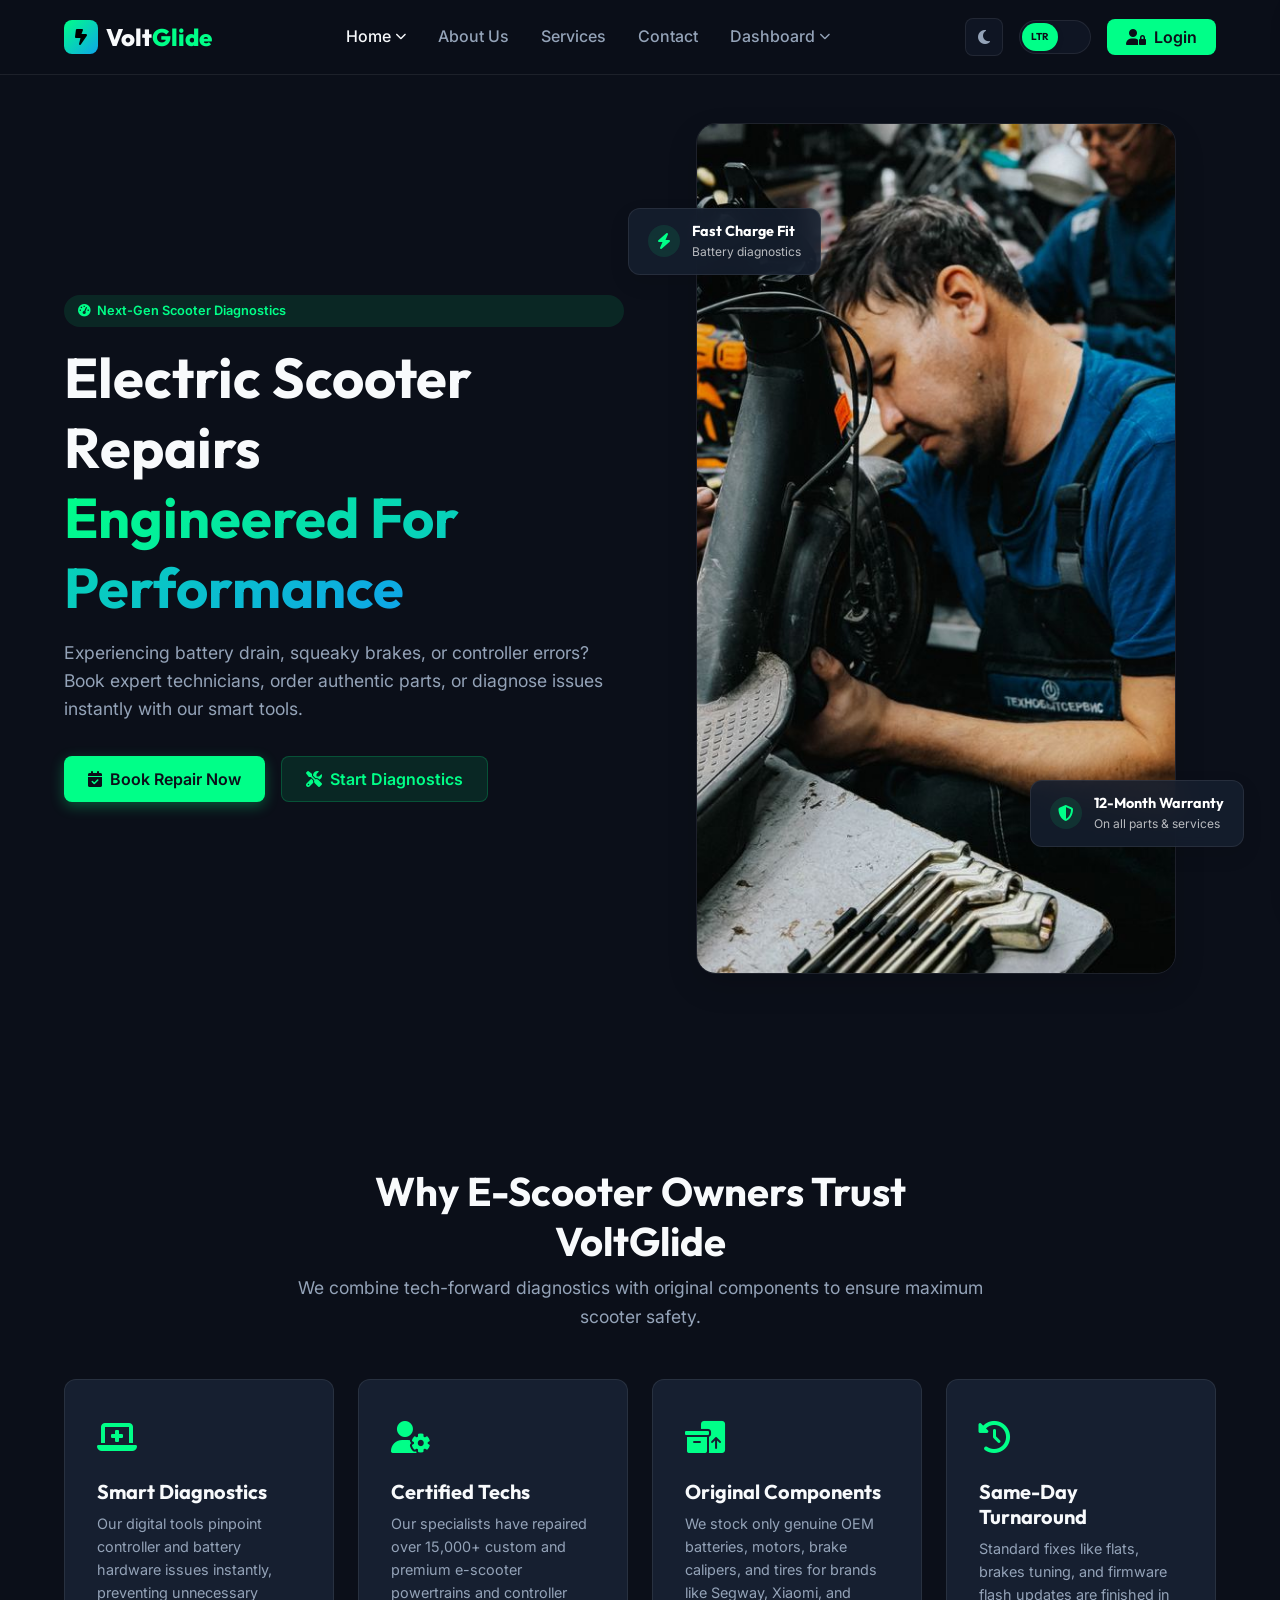
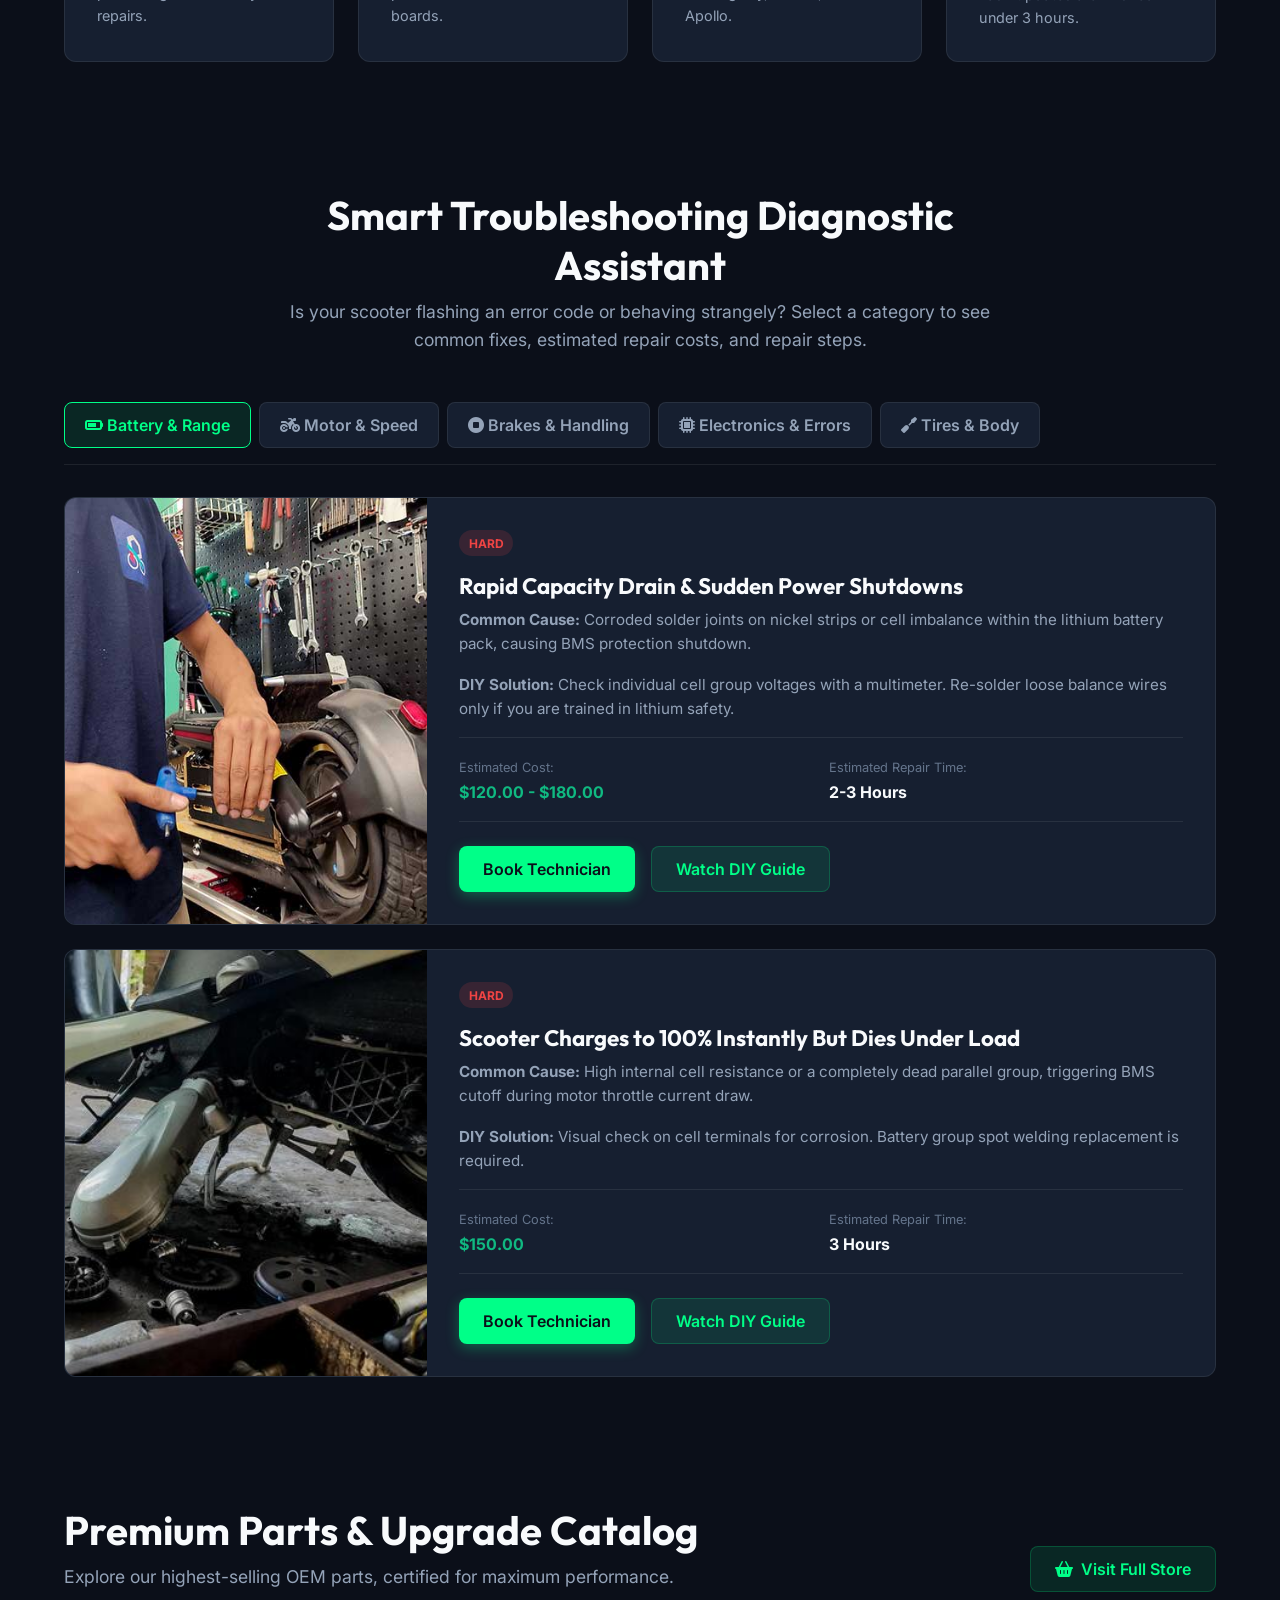
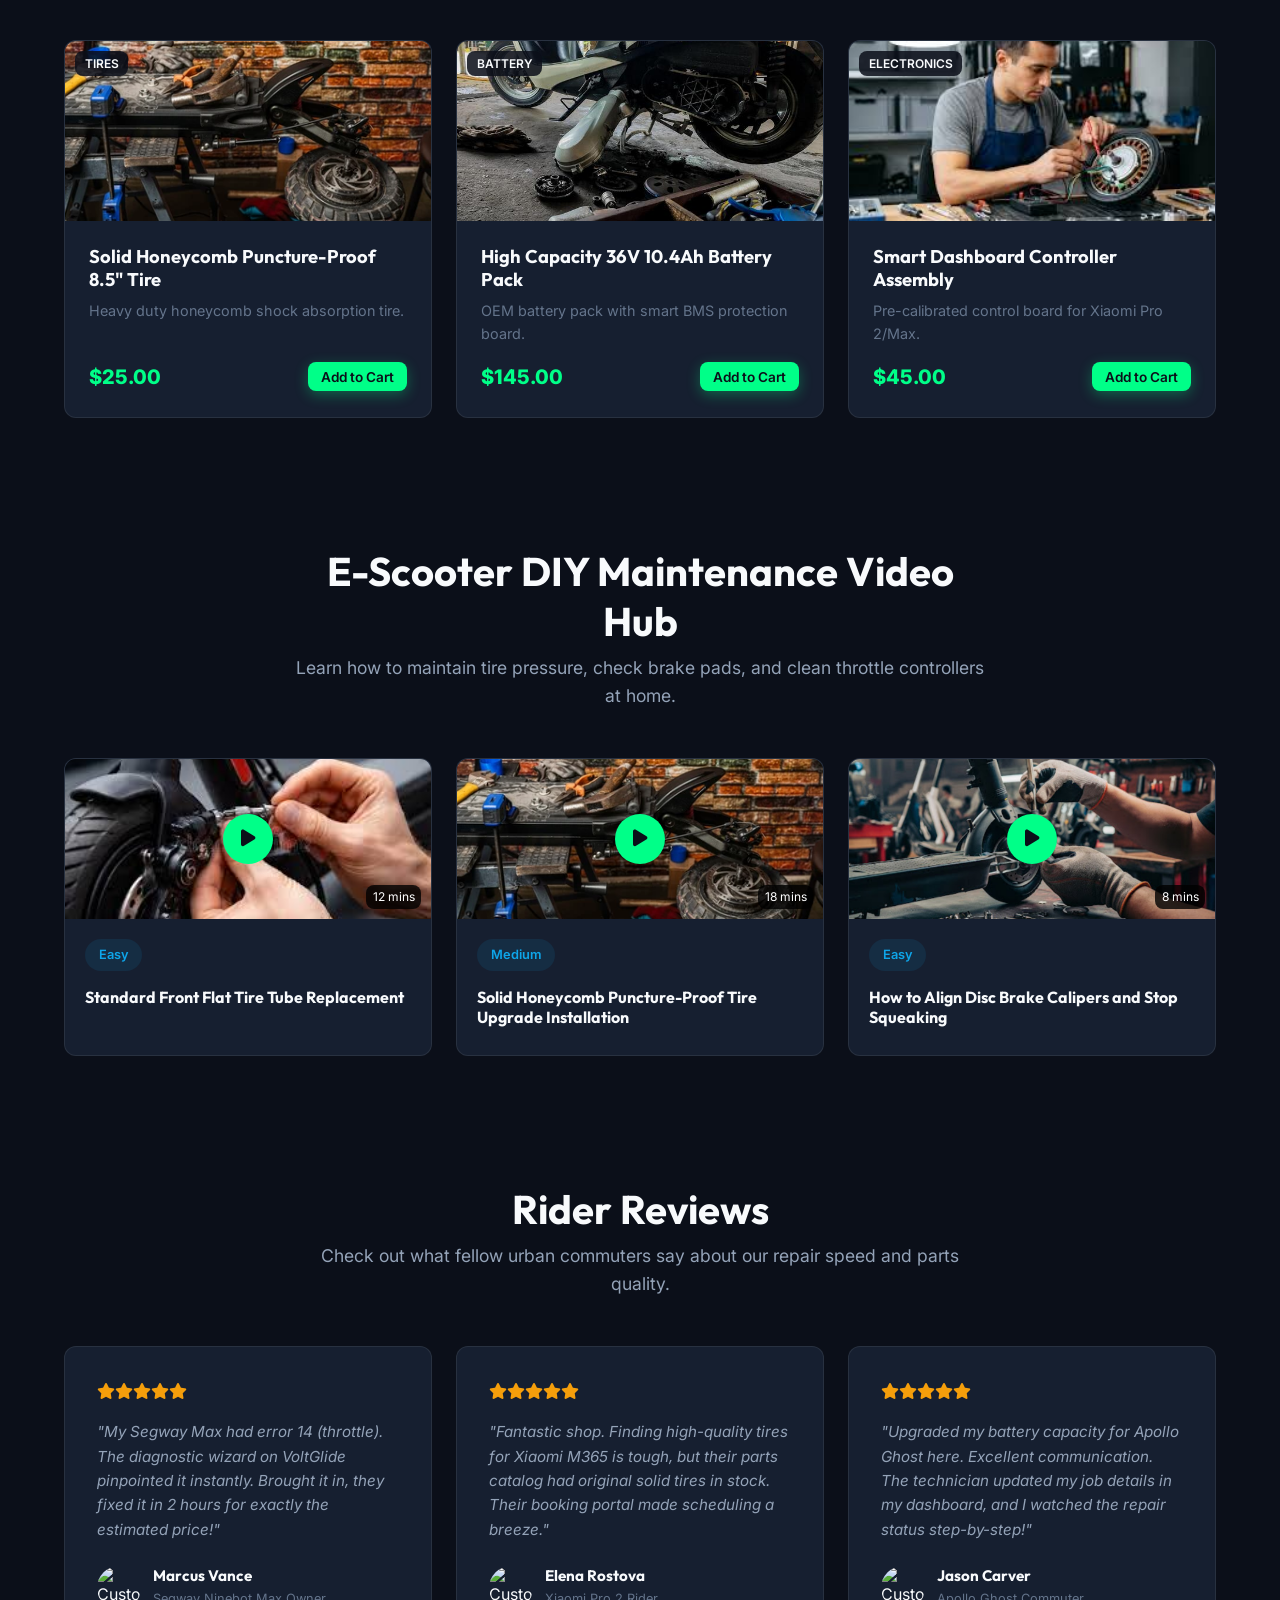
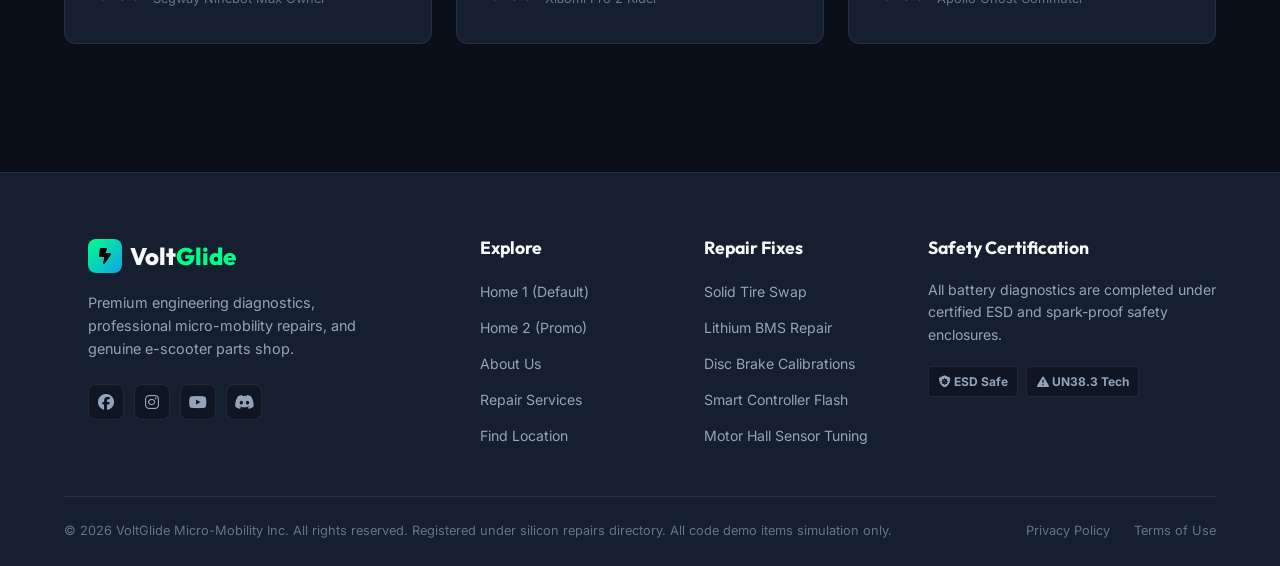
==== index.html @ c9dc2fcf "ggs" ====
<!DOCTYPE html>
<html lang="en" dir="ltr">
<head>
    <meta charset="UTF-8">
    <meta name="viewport" content="width=device-width, initial-scale=1.0">
    <title>VoltGlide | E-Scooter Repair & Parts Shop</title>
    <link rel="icon" type="image/svg+xml" href="data:image/svg+xml,%3Csvg xmlns='http://www.w3.org/2000/svg' viewBox='0 0 24 24' fill='%2300ff88'%3E%3Cpath d='M12 2L3.5 14h6.5v8l8.5-12h-6.5z'/%3E%3C/svg%3E">
    <meta name="description" content="Premium E-Scooter diagnostic guides, repair booking, parts catalog, and DIY guides. Keep your e-scooter running like new.">
    <!-- Google Fonts -->
    <link rel="preconnect" href="https://fonts.googleapis.com">
    <link rel="preconnect" href="https://fonts.gstatic.com" crossorigin>
    <link href="https://fonts.googleapis.com/css2?family=Inter:wght@300;400;500;600;700;800&family=Outfit:wght@400;500;600;700;800&display=swap" rel="stylesheet">
    <!-- FontAwesome for icons -->
    <link rel="stylesheet" href="https://cdnjs.cloudflare.com/ajax/libs/font-awesome/6.4.0/css/all.min.css">
    <!-- Main Stylesheet -->
    <link rel="stylesheet" href="style.css">
</head>
<body class="dark-theme">

    <!-- Toast Notification Container -->
    <div id="toast-container" class="toast-container"></div>

    <!-- Navigation Header -->
    <header class="main-header">
        <div class="header-container">
            <!-- Left: Logo -->
            <div class="logo-area">
                <a href="#" class="logo-link" onclick="navigateTo('home1')">
                    <span class="logo-icon"><i class="fa-solid fa-bolt-lightning"></i></span>
                    <span class="logo-text">Volt<span class="highlight">Glide</span></span>
                </a>
            </div>

            <!-- Center: Navigation Menu -->
            <nav class="nav-menu" id="navMenu">
                <ul class="nav-list">
                    <!-- Home Dropdown -->
                    <li class="nav-item has-dropdown">
                        <a href="#" class="nav-link" onclick="event.preventDefault()">
                            Home <i class="fa-solid fa-chevron-down dropdown-arrow"></i>
                        </a>
                        <ul class="dropdown-menu">
                            <li><a href="#" class="dropdown-link" onclick="navigateTo('home1')">Home 1</a></li>
                            <li><a href="#" class="dropdown-link" onclick="navigateTo('home2')">Home 2</a></li>
                        </ul>
                    </li>
                    <li class="nav-item">
                        <a href="#" class="nav-link" onclick="navigateTo('about')">About Us</a>
                    </li>
                    <li class="nav-item">
                        <a href="#" class="nav-link" onclick="navigateTo('services')">Services</a>
                    </li>
                    <li class="nav-item">
                        <a href="#" class="nav-link" onclick="navigateTo('contact')">Contact</a>
                    </li>
                    <!-- Dashboard Dropdown -->
                    <li class="nav-item has-dropdown">
                        <a href="#" class="nav-link" onclick="event.preventDefault()">
                            Dashboard <i class="fa-solid fa-chevron-down dropdown-arrow"></i>
                        </a>
                        <ul class="dropdown-menu">
                            <li><a href="#" class="dropdown-link" onclick="navigateTo('user-dashboard')">User Dashboard</a></li>
                            <li><a href="#" class="dropdown-link" onclick="navigateTo('admin-dashboard')">Admin Dashboard</a></li>
                        </ul>
                    </li>
                </ul>
            </nav>

            <!-- Right: Controls & Actions -->
            <div class="header-actions">
                <!-- Theme Toggle Button -->
                <button id="theme-toggle" class="theme-btn" aria-label="Toggle Theme">
                    <span class="theme-icon-light"><i class="fa-solid fa-sun"></i></span>
                    <span class="theme-icon-dark"><i class="fa-solid fa-moon"></i></span>
                </button>

                <!-- LTR/RTL Toggle Switch -->
                <button id="rtl-toggle" class="rtl-btn" aria-label="Toggle Layout Direction">
                    <span class="rtl-circle">LTR</span>
                </button>

                <!-- Login Button -->
                <button id="login-nav-btn" class="login-btn" onclick="navigateTo('login')">
                    <i class="fa-solid fa-user-lock btn-icon"></i>
                    <span class="btn-text">Login</span>
                </button>

                <!-- Mobile Menu Toggle -->
                <button class="mobile-toggle" id="mobileMenuToggle" onclick="toggleMobileMenu()">
                    <i class="fa-solid fa-bars hamburger"></i>
                </button>
            </div>
        </div>
    </header>

    <!-- MOBILE NAVIGATION SIDEBAR (Off-canvas) -->
    <div class="mobile-nav-backdrop" id="mobileNavBackdrop" onclick="toggleMobileMenu()"></div>
    <div class="mobile-nav-menu" id="mobileNavMenu">
        <div class="mobile-nav-header" style="justify-content: flex-end;">
            <button class="close-btn" onclick="toggleMobileMenu()"><i class="fa-solid fa-xmark"></i></button>
        </div>
        <div class="mobile-nav-body">
            <ul class="mobile-list">
                <!-- Home Option with Dropdown -->
                <li class="mobile-nav-item mobile-has-dropdown">
                    <button class="mobile-dropdown-btn" onclick="toggleMobileDropdown(this)">
                        <span>Home</span>
                        <i class="fa-solid fa-chevron-down mobile-dropdown-arrow"></i>
                    </button>
                    <ul class="mobile-dropdown-menu">
                        <li><a href="#" class="mobile-dropdown-link" onclick="navigateTo('home1')">Home 1</a></li>
                        <li><a href="#" class="mobile-dropdown-link" onclick="navigateTo('home2')">Home 2</a></li>
                    </ul>
                </li>
                <li class="mobile-nav-item">
                    <a href="#" class="mobile-link" onclick="navigateTo('about')">About Us</a>
                </li>
                <li class="mobile-nav-item">
                    <a href="#" class="mobile-link" onclick="navigateTo('services')">Services</a>
                </li>
                <li class="mobile-nav-item">
                    <a href="#" class="mobile-link" onclick="navigateTo('contact')">Contact</a>
                </li>
                <!-- Dashboard Option with Dropdown -->
                <li class="mobile-nav-item mobile-has-dropdown">
                    <button class="mobile-dropdown-btn" onclick="toggleMobileDropdown(this)">
                        <span>Dashboard</span>
                        <i class="fa-solid fa-chevron-down mobile-dropdown-arrow"></i>
                    </button>
                    <ul class="mobile-dropdown-menu">
                        <li><a href="#" class="mobile-dropdown-link" onclick="navigateTo('user-dashboard')">User Dashboard</a></li>
                        <li><a href="#" class="mobile-dropdown-link" onclick="navigateTo('admin-dashboard')">Admin Dashboard</a></li>
                    </ul>
                </li>
            </ul>
            
            <!-- Mobile Actions: Toggles and Login -->
            <div class="mobile-nav-actions">
                <div class="mobile-toggles-row">
                    <!-- Theme Toggle Button -->
                    <button id="mobile-theme-toggle" class="theme-btn" aria-label="Toggle Theme">
                        <span class="theme-icon-light"><i class="fa-solid fa-sun"></i></span>
                        <span class="theme-icon-dark"><i class="fa-solid fa-moon"></i></span>
                    </button>
                    
                    <!-- LTR/RTL Toggle Switch -->
                    <button id="mobile-rtl-toggle" class="rtl-btn" aria-label="Toggle Layout Direction">
                        <span class="rtl-circle">LTR</span>
                    </button>
                </div>
                
                <!-- Login Button -->
                <button id="mobile-login-btn" class="login-btn mobile-login-btn" onclick="navigateTo('login')">
                    <i class="fa-solid fa-user-lock btn-icon"></i>
                    <span class="btn-text">Login</span>
                </button>
            </div>
        </div>
    </div>


    <!-- ==============================================
         HOME 1 VIEW: Landing Page Default
         ============================================== -->
    <main id="home1-view" class="view-container">
        <!-- Hero Section -->
        <section class="hero-section">
            <div class="section-container grid-2">
                <div class="hero-content">
                    <div class="badge-pill"><i class="fa-solid fa-gauge-high"></i> Next-Gen Scooter Diagnostics</div>
                    <h1 class="hero-title">Electric Scooter Repairs <br><span class="gradient-text">Engineered For Performance</span></h1>
                    <p class="hero-desc">Experiencing battery drain, squeaky brakes, or controller errors? Book expert technicians, order authentic parts, or diagnose issues instantly with our smart tools.</p>
                    <div class="hero-actions">
                        <button class="btn btn-primary" onclick="openBookingModal()"><i class="fa-solid fa-calendar-check"></i> Book Repair Now</button>
                        <button class="btn btn-secondary" onclick="scrollToElement('diagnostic-guide-section')"><i class="fa-solid fa-screwdriver-wrench"></i> Start Diagnostics</button>
                    </div>
                </div>
                <div class="hero-image-container">
                    <img src="./e1.jpg" alt="Electric Scooter Front Styling" class="hero-img">
                    <div class="floating-badge badge-1">
                        <span class="badge-icon"><i class="fa-solid fa-bolt"></i></span>
                        <div>
                            <h4>Fast Charge Fit</h4>
                            <p>Battery diagnostics</p>
                        </div>
                    </div>
                    <div class="floating-badge badge-2">
                        <span class="badge-icon"><i class="fa-solid fa-shield-halved"></i></span>
                        <div>
                            <h4>12-Month Warranty</h4>
                            <p>On all parts & services</p>
                        </div>
                    </div>
                </div>
            </div>
        </section>

        <!-- Features Grid Section -->
        <section class="features-section">
            <div class="section-container">
                <div class="section-header center">
                    <h2 class="section-title">Why E-Scooter Owners Trust VoltGlide</h2>
                    <p class="section-subtitle">We combine tech-forward diagnostics with original components to ensure maximum scooter safety.</p>
                </div>
                <div class="features-grid">
                    <div class="feature-card">
                        <div class="feature-icon"><i class="fa-solid fa-laptop-medical"></i></div>
                        <h3>Smart Diagnostics</h3>
                        <p>Our digital tools pinpoint controller and battery hardware issues instantly, preventing unnecessary repairs.</p>
                    </div>
                    <div class="feature-card">
                        <div class="feature-icon"><i class="fa-solid fa-user-gear"></i></div>
                        <h3>Certified Techs</h3>
                        <p>Our specialists have repaired over 15,000+ custom and premium e-scooter powertrains and controller boards.</p>
                    </div>
                    <div class="feature-card">
                        <div class="feature-icon"><i class="fa-solid fa-boxes-packing"></i></div>
                        <h3>Original Components</h3>
                        <p>We stock only genuine OEM batteries, motors, brake calipers, and tires for brands like Segway, Xiaomi, and Apollo.</p>
                    </div>
                    <div class="feature-card">
                        <div class="feature-icon"><i class="fa-solid fa-clock-rotate-left"></i></div>
                        <h3>Same-Day Turnaround</h3>
                        <p>Standard fixes like flats, brakes tuning, and firmware flash updates are finished in under 3 hours.</p>
                    </div>
                </div>
            </div>
        </section>

        <!-- Interactive Diagnostic Guide Finder Section -->
        <section id="diagnostic-guide-section" class="diagnostic-guide-section">
            <div class="section-container">
                <div class="section-header center">
                    <h2 class="section-title">Smart Troubleshooting Diagnostic Assistant</h2>
                    <p class="section-subtitle">Is your scooter flashing an error code or behaving strangely? Select a category to see common fixes, estimated repair costs, and repair steps.</p>
                </div>
                <div class="diagnostic-assistant-wrapper">
                    <!-- Symptoms Selector -->
                    <div class="symptom-selector">
                        <button class="symptom-tab active" onclick="filterDiagnostics('battery', this)">
                            <i class="fa-solid fa-battery-three-quarters"></i> Battery & Range
                        </button>
                        <button class="symptom-tab" onclick="filterDiagnostics('motor', this)">
                            <i class="fa-solid fa-motorcycle"></i> Motor & Speed
                        </button>
                        <button class="symptom-tab" onclick="filterDiagnostics('brakes', this)">
                            <i class="fa-solid fa-circle-stop"></i> Brakes & Handling
                        </button>
                        <button class="symptom-tab" onclick="filterDiagnostics('electronics', this)">
                            <i class="fa-solid fa-microchip"></i> Electronics & Errors
                        </button>
                        <button class="symptom-tab" onclick="filterDiagnostics('body', this)">
                            <i class="fa-solid fa-screwdriver"></i> Tires & Body
                        </button>
                    </div>

                    <!-- Diagnostics Dynamic Content Panel -->
                    <div class="diagnostic-results" id="diagnostic-results-panel">
                        <!-- Loaded via Javascript dynamically -->
                    </div>
                </div>
            </div>
        </section>

        <!-- Parts Catalog Preview Section -->
        <section class="parts-catalog-preview">
            <div class="section-container">
                <div class="section-header split">
                    <div>
                        <h2 class="section-title">Premium Parts & Upgrade Catalog</h2>
                        <p class="section-subtitle font-sm">Explore our highest-selling OEM parts, certified for maximum performance.</p>
                    </div>
                    <button class="btn btn-secondary" onclick="navigateToDashboardShop()"><i class="fa-solid fa-basket-shopping"></i> Visit Full Store</button>
                </div>
                <div class="parts-grid-preview" id="parts-preview-container">
                    <!-- Loaded dynamically via Javascript -->
                </div>
            </div>
        </section>

        <!-- DIY Video Guides Preview -->
        <section class="diy-videos-section">
            <div class="section-container">
                <div class="section-header center">
                    <h2 class="section-title">E-Scooter DIY Maintenance Video Hub</h2>
                    <p class="section-subtitle">Learn how to maintain tire pressure, check brake pads, and clean throttle controllers at home.</p>
                </div>
                <div class="video-grid" id="home1-video-grid">
                    <!-- Loaded dynamically -->
                </div>
            </div>
        </section>

        <!-- Testimonials / Trust Section -->
        <section class="testimonials-section">
            <div class="section-container">
                <div class="section-header center">
                    <h2 class="section-title">Rider Reviews</h2>
                    <p class="section-subtitle">Check out what fellow urban commuters say about our repair speed and parts quality.</p>
                </div>
                <div class="testimonials-grid">
                    <div class="testimonial-card">
                        <div class="stars"><i class="fa-solid fa-star"></i><i class="fa-solid fa-star"></i><i class="fa-solid fa-star"></i><i class="fa-solid fa-star"></i><i class="fa-solid fa-star"></i></div>
                        <p class="testimonial-text">"My Segway Max had error 14 (throttle). The diagnostic wizard on VoltGlide pinpointed it instantly. Brought it in, they fixed it in 2 hours for exactly the estimated price!"</p>
                        <div class="testimonial-user">
                            <img src="https://images.unsplash.com/photo-1507003211169-0a1dd7228f2d?auto=format&fit=crop&q=80&w=100" alt="Customer Profile">
                            <div>
                                <h4>Marcus Vance</h4>
                                <span>Segway Ninebot Max Owner</span>
                            </div>
                        </div>
                    </div>
                    <div class="testimonial-card">
                        <div class="stars"><i class="fa-solid fa-star"></i><i class="fa-solid fa-star"></i><i class="fa-solid fa-star"></i><i class="fa-solid fa-star"></i><i class="fa-solid fa-star"></i></div>
                        <p class="testimonial-text">"Fantastic shop. Finding high-quality tires for Xiaomi M365 is tough, but their parts catalog had original solid tires in stock. Their booking portal made scheduling a breeze."</p>
                        <div class="testimonial-user">
                            <img src="https://images.unsplash.com/photo-1494790108377-be9c29b29330?auto=format&fit=crop&q=80&w=100" alt="Customer Profile">
                            <div>
                                <h4>Elena Rostova</h4>
                                <span>Xiaomi Pro 2 Rider</span>
                            </div>
                        </div>
                    </div>
                    <div class="testimonial-card">
                        <div class="stars"><i class="fa-solid fa-star"></i><i class="fa-solid fa-star"></i><i class="fa-solid fa-star"></i><i class="fa-solid fa-star"></i><i class="fa-solid fa-star"></i></div>
                        <p class="testimonial-text">"Upgraded my battery capacity for Apollo Ghost here. Excellent communication. The technician updated my job details in my dashboard, and I watched the repair status step-by-step!"</p>
                        <div class="testimonial-user">
                            <img src="https://images.unsplash.com/photo-1500648767791-00dcc994a43e?auto=format&fit=crop&q=80&w=100" alt="Customer Profile">
                            <div>
                                <h4>Jason Carver</h4>
                                <span>Apollo Ghost Commuter</span>
                            </div>
                        </div>
                    </div>
                </div>
            </div>
        </section>
    </main>


    <!-- ==============================================
         HOME 2 VIEW: Promotional & Cost Estimator
         ============================================== -->
    <main id="home2-view" class="view-container hidden">
        <!-- Interactive Hero & Quick Cost Estimator -->
        <section class="hero-section alt-hero">
            <div class="section-container grid-2">
                <div class="hero-content">
                    <div class="badge-pill secondary"><i class="fa-solid fa-calculator"></i> Price Estimator System Enabled</div>
                    <h1 class="hero-title">Transparent Pricing.<br><span class="gradient-text-alt">Zero Guesswork.</span></h1>
                    <p class="hero-desc">Tired of surprise mechanics' bills? Select your scooter model and the repairs you need below. Get an accurate quote instantly and lock in your appointment.</p>
                    <div class="estimator-teaser">
                        <div class="teaser-stat">
                            <h3>100%</h3>
                            <p>Quote Accuracy</p>
                        </div>
                        <div class="teaser-stat">
                            <h3>30 Mins</h3>
                            <p>Free Diagnosis</p>
                        </div>
                        <div class="teaser-stat">
                            <h3>12K+</h3>
                            <p>Estimates Calculated</p>
                        </div>
                    </div>
                </div>
                <!-- Interactive Price Estimator Card -->
                <div class="estimator-card glass-card">
                    <h3><i class="fa-solid fa-calculator card-icon-green"></i> Repair Price Estimator</h3>
                    <p class="card-subtitle">Calculate the service fee for your specific scooter model.</p>
                    <form id="estimator-form" onsubmit="event.preventDefault()">
                        <!-- Select Brand -->
                        <div class="form-group">
                            <label for="est-brand">Scooter Brand / Manufacturer</label>
                            <select id="est-brand" onchange="calculateEstimate()">
                                <option value="xiaomi">Xiaomi (M365, Pro 2, Essential)</option>
                                <option value="segway">Segway Ninebot (ES, Max, F Series)</option>
                                <option value="apollo">Apollo (City, Explore, Ghost)</option>
                                <option value="dualtron">Dualtron (Ultra, Spider, Thunder)</option>
                                <option value="vsett">Vsett (8, 9+, 10+)</option>
                            </select>
                        </div>
                        <!-- Select Services -->
                        <div class="form-group">
                            <label>Required Service(s)</label>
                            <div class="checkbox-group">
                                <label class="checkbox-container">
                                    <input type="checkbox" value="50" class="est-service" onchange="calculateEstimate()"> Tire Tube Change / Solid Swap
                                    <span class="checkbox-checkmark"></span>
                                    <span class="service-price-badge">$50</span>
                                </label>
                                <label class="checkbox-container">
                                    <input type="checkbox" value="45" class="est-service" onchange="calculateEstimate()"> Disc Brake Caliper & Pad Service
                                    <span class="checkbox-checkmark"></span>
                                    <span class="service-price-badge">$45</span>
                                </label>
                                <label class="checkbox-container">
                                    <input type="checkbox" value="95" class="est-service" onchange="calculateEstimate()"> Smart controller replacement
                                    <span class="checkbox-checkmark"></span>
                                    <span class="service-price-badge">$95</span>
                                </label>
                                <label class="checkbox-container">
                                    <input type="checkbox" value="120" class="est-service" onchange="calculateEstimate()"> Custom Battery Cell Rebuilding & Balance
                                    <span class="checkbox-checkmark"></span>
                                    <span class="service-price-badge">$120</span>
                                </label>
                                <label class="checkbox-container">
                                    <input type="checkbox" value="30" class="est-service" onchange="calculateEstimate()"> Electronic Throttle / Dashboard Screen Flash
                                    <span class="checkbox-checkmark"></span>
                                    <span class="service-price-badge">$30</span>
                                </label>
                            </div>
                        </div>
                        <!-- Add-ons -->
                        <div class="form-group">
                            <label>Add-ons</label>
                            <label class="checkbox-container">
                                <input type="checkbox" value="40" id="est-waterproof" onchange="calculateEstimate()"> Silicone Waterproof Coating IPX6
                                <span class="checkbox-checkmark"></span>
                                <span class="service-price-badge">+$40</span>
                            </label>
                        </div>
                        <div class="estimate-total-box">
                            <span>Estimated Total Cost</span>
                            <span class="total-price" id="estimator-total">$0.00</span>
                        </div>
                        <button class="btn btn-primary btn-full" onclick="bookEstimatedService()">Book Estimate Repair</button>
                    </form>
                </div>
            </div>
        </section>

        <!-- How it Works section -->
        <section class="how-it-works">
            <div class="section-container">
                <div class="section-header center">
                    <h2 class="section-title">The VoltGlide Repair Protocol</h2>
                    <p class="section-subtitle">How we repair your e-scooter from intake to test ride.</p>
                </div>
                <div class="steps-grid">
                    <div class="step-card">
                        <div class="step-num">01</div>
                        <h3>Digital Intake & Diagnosis</h3>
                        <p>Submit your repair request online or bring your scooter to our shop. We run computerized motherboard and diagnostic checks.</p>
                    </div>
                    <div class="step-card">
                        <div class="step-num">02</div>
                        <h3>Status Log Tracking</h3>
                        <p>Our technicians issue a digital ticket. You will receive updates directly on your dashboard as the scooter begins disassembly.</p>
                    </div>
                    <div class="step-card">
                        <div class="step-num">03</div>
                        <h3>Certified Repair Execution</h3>
                        <p>We replace worn-out components with original brand parts and solder delicate electronic points inside a static-free chamber.</p>
                    </div>
                    <div class="step-card">
                        <div class="step-num">04</div>
                        <h3>Safety Dyno Test</h3>
                        <p>Every repaired scooter undergoes a 5-point test ride (braking distance, motor acceleration, temperature, and range check) before release.</p>
                    </div>
                </div>
            </div>
        </section>

        <!-- E-Scooter Health Score Calculator -->
        <section class="health-calculator-section">
            <div class="section-container grid-2">
                <div class="health-image-container">
                    <img src="./e2.webp" alt="Scooter Diagnostics Check" class="health-img">
                </div>
                <div class="health-calc-card glass-card">
                    <h3><i class="fa-solid fa-heart-pulse card-icon-blue"></i> Scooter Health & Range Score</h3>
                    <p class="card-subtitle">Answer these questions to estimate your battery capacity and general mechanical condition.</p>
                    <form id="health-calculator-form" onsubmit="event.preventDefault()">
                        <div class="form-group">
                            <label for="health-mileage">Approximate Mileage (Total Odometer)</label>
                            <select id="health-mileage">
                                <option value="100">Less than 300 miles (New condition)</option>
                                <option value="85">300 to 1,000 miles (Moderate wear)</option>
                                <option value="60">1,000 to 2,500 miles (Needs inspection)</option>
                                <option value="40">More than 2,500 miles (High wear)</option>
                            </select>
                        </div>
                        <div class="form-group">
                            <label for="health-battery">Battery Charging Frequency</label>
                            <select id="health-battery">
                                <option value="100">Charged daily / kept between 20-80%</option>
                                <option value="80">Charged to 100% and left plugged in</option>
                                <option value="60">Drained to 0% frequently before charge</option>
                                <option value="45">Left in storage uncharged for weeks</option>
                            </select>
                        </div>
                        <div class="form-group">
                            <label for="health-riding">Primary Riding Conditions</label>
                            <select id="health-riding">
                                <option value="100">Smooth flat pavements (Dry weather)</option>
                                <option value="85">Cobblestones / bumpy streets</option>
                                <option value="70">Wet terrain / light rain commuter</option>
                                <option value="50">Off-road / heavy water puddles</option>
                            </select>
                        </div>
                        <button class="btn btn-secondary btn-full" onclick="calculateHealthScore()"><i class="fa-solid fa-microchip"></i> Analyze Health Score</button>
                    </form>

                    <!-- Health Score Results -->
                    <div id="health-result-box" class="health-result-box hidden">
                        <div class="health-progress-ring">
                            <div class="health-score-val" id="health-score-num">85%</div>
                        </div>
                        <div class="health-text-desc">
                            <h4 id="health-status-title">Excellent Health</h4>
                            <p id="health-status-desc">Your scooter's battery cells and mechanical components are operating efficiently. Keep maintaining tire pressure!</p>
                        </div>
                    </div>
                </div>
            </div>
        </section>

        <!-- Fleet Repair Services promo -->
        <section class="fleet-repair-promo">
            <div class="section-container grid-2-align-center">
                <div class="fleet-content">
                    <span class="badge-pill"><i class="fa-solid fa-building-circle-check"></i> Commercial Fleet Repairs</span>
                    <h2>Own a Scooter Rental Fleet or Delivery Business?</h2>
                    <p>We provide enterprise service agreements for delivery agencies, rental networks, and local businesses. Keep your delivery scooters on the street with prioritised parts replacement and weekly inspections.</p>
                    <ul class="fleet-list">
                        <li><i class="fa-solid fa-check text-green"></i> Wholesale Pricing on Tires and Brake Pads</li>
                        <li><i class="fa-solid fa-check text-green"></i> 24-Hour Express Turnaround for Fleet Accounts</li>
                        <li><i class="fa-solid fa-check text-green"></i> Mobile Technician dispatching for simple tasks</li>
                    </ul>
                    <button class="btn btn-primary" onclick="navigateTo('contact')">Contact Fleet Team</button>
                </div>
                <div class="fleet-image">
                    <img src="./e11.jpg" alt="Commercial Fleet Repair Center" class="rounded-img">
                </div>
            </div>
        </section>

        <!-- Frequently Asked Questions Accordion -->
        <section class="faq-section">
            <div class="section-container">
                <div class="section-header center">
                    <h2 class="section-title">Common Rider Inquiries</h2>
                    <p class="section-subtitle">Find immediate answers to battery issues, warranties, and custom firmware flash options.</p>
                </div>
                <div class="faq-accordion-container">
                    <div class="faq-item">
                        <button class="faq-question" onclick="toggleFaq(this)">
                            <span>How long does a solid tire conversion take?</span>
                            <i class="fa-solid fa-plus faq-icon"></i>
                        </button>
                        <div class="faq-answer">
                            <p>Solid tire replacements require high-pressure hydraulic presses. Standard installations take about 1.5 to 2 hours per wheel. We recommend solid conversions to riders tired of constant flat tires on glass-prone urban pavements.</p>
                        </div>
                    </div>
                    <div class="faq-item">
                        <button class="faq-question" onclick="toggleFaq(this)">
                            <span>My scooter shows 'Error 15' on the screen. What does it mean?</span>
                            <i class="fa-solid fa-plus faq-icon"></i>
                        </button>
                        <div class="faq-answer">
                            <p>Error 15 is typically a hall sensor issue inside your brake lever assembly. It means the controller cannot read the throttle or brake's magnetic signal. Our technicians can replace the brake sensor or the entire brake lever assembly within 45 minutes.</p>
                        </div>
                    </div>
                    <div class="faq-item">
                        <button class="faq-question" onclick="toggleFaq(this)">
                            <span>Do you repair custom batteries or BMS controllers?</span>
                            <i class="fa-solid fa-plus faq-icon"></i>
                        </button>
                        <div class="faq-answer">
                            <p>Yes. Our electronics chamber is fully equipped to solder BMS (Battery Management System) boards, re-weld disconnected battery cells, and replace blown fuses on custom lithium-ion battery packs safely.</p>
                        </div>
                    </div>
                </div>
            </div>
        </section>
    </main>


    <!-- ==============================================
         ABOUT US VIEW
         ============================================== -->
    <main id="about-view" class="view-container hidden">
        <!-- Hero Section -->
        <section class="about-hero">
            <div class="section-container grid-2-align-center">
                <div class="about-hero-content">
                    <span class="badge-pill"><i class="fa-solid fa-history"></i> Our Commute Journey</span>
                    <h1 class="about-title">Pioneering Urban Micro-Mobility Care</h1>
                    <p class="about-desc">Founded in 2019, VoltGlide started as a small local garage fixing flat tires for early e-scooter riders. As electric commuting exploded, we engineered professional-grade electronic diagnostics systems to handle controller chips, custom firmware calibrations, and advanced high-capacity lithium battery welding.</p>
                    <p class="about-desc">Today, we are the leading urban micro-mobility repair laboratory, dedicated to keeping riders moving cleanly, safely, and cost-effectively.</p>
                </div>
                <div class="about-hero-img-box">
                    <img src="./e3.webp" alt="VoltGlide Workshop" class="about-main-img">
                </div>
            </div>
        </section>

        <!-- Stats Section -->
        <section class="about-stats-section">
            <div class="section-container">
                <div class="stats-grid">
                    <div class="stat-card-box">
                        <h3>18,500+</h3>
                        <p>Scooters Serviced</p>
                    </div>
                    <div class="stat-card-box">
                        <h3>99.2%</h3>
                        <p>Satisfaction Rating</p>
                    </div>
                    <div class="stat-card-box">
                        <h3>12 Months</h3>
                        <p>Warranty Protection</p>
                    </div>
                    <div class="stat-card-box">
                        <h3>14 Core</h3>
                        <p>Brands Supported</p>
                    </div>
                </div>
            </div>
        </section>

        <!-- Team Section -->
        <section class="team-section">
            <div class="section-container">
                <div class="section-header center">
                    <h2 class="section-title">Our Master Mechanics & Specialists</h2>
                    <p class="section-subtitle">Meet the electronics engineers and mechanical wizards who inspect and tune your rides.</p>
                </div>
                <div class="team-grid">
                    <div class="team-card">
                        <img src="https://images.unsplash.com/photo-1560250097-0b93528c311a?auto=format&fit=crop&q=80&w=200" alt="Team Lead" class="team-avatar">
                        <h3>Sergei Volkov</h3>
                        <p class="team-role">Founder & Chief Electronics Tech</p>
                        <p class="team-bio">Specialist in BMS diagnostics, custom firmware configuration, and battery cell mapping.</p>
                    </div>
                    <div class="team-card">
                        <img src="https://images.unsplash.com/photo-1573496359142-b8d87734a5a2?auto=format&fit=crop&q=80&w=200" alt="Technician" class="team-avatar">
                        <h3>Rachel Miller</h3>
                        <p class="team-role">Lead Mechanical Specialist</p>
                        <p class="team-bio">Tire conversion guru, brake bleeding expert, and structural frame safety analyst.</p>
                    </div>
                    <div class="team-card">
                        <img src="https://images.unsplash.com/photo-1519085360753-af0119f7cbe7?auto=format&fit=crop&q=80&w=200" alt="Technician" class="team-avatar">
                        <h3>Akira Sato</h3>
                        <p class="team-role">Controller Diagnostics Engineer</p>
                        <p class="team-bio">Specialist in brushless hub motor rewiring and hall-sensor board debugging.</p>
                    </div>
                </div>
            </div>
        </section>

        <!-- Laboratory Safety Showoff -->
        <section class="lab-safety-section">
            <div class="section-container grid-2-align-center">
                <div class="lab-image">
                    <img src="./e7.webp" alt="VoltGlide Laboratory Testing Chamber" class="rounded-img">
                </div>
                <div class="lab-content">
                    <h2>Our Static-Free Electronics Laboratory</h2>
                    <p>Unlike standard bicycle repair shops, VoltGlide runs a clean room chamber dedicated exclusively to micro-electronics repair. We solder under stereo microscopes, use digital oscilloscopes to inspect controller signals, and execute battery cycle-capacity load testing inside safety-certified steel battery chambers.</p>
                    <p>Your scooter's electronic heart is highly sensitive. We protect it from ESD damage, incorrect voltage spikes, and improper thermal sealings.</p>
                </div>
            </div>
        </section>

        <!-- Core Values Section (About 1) -->
        <section class="about-values-section">
            <div class="section-container">
                <div class="section-header center">
                    <h2 class="section-title">Core Values We Solder By</h2>
                    <p class="section-subtitle">The principles that guide our technical laboratory and customer service standards.</p>
                </div>
                <div class="features-grid">
                    <div class="feature-card glass-card">
                        <div class="feature-icon"><i class="fa-solid fa-shield-halved text-green"></i></div>
                        <h3>Lithium Safety Absolute</h3>
                        <p>All battery diagnostics and balance welding are completed inside fireproof steel enclosures under static-free conditions.</p>
                    </div>
                    <div class="feature-card glass-card">
                        <div class="feature-icon"><i class="fa-solid fa-leaf text-green"></i></div>
                        <h3>E-Waste Reduction</h3>
                        <p>We actively salvage circuit board components and correctly recycle lithium cells, minimizing local urban e-waste footprint.</p>
                    </div>
                    <div class="feature-card glass-card">
                        <div class="feature-icon"><i class="fa-solid fa-scale-balanced text-green"></i></div>
                        <h3>Honest Appraisals</h3>
                        <p>If your scooter controller doesn't need to be replaced, we don't bill you. We repair rather than discard whenever possible.</p>
                    </div>
                </div>
            </div>
        </section>

        <!-- Green Impact Calculator Section (About 2) -->
        <section class="green-impact-section">
            <div class="section-container grid-2-align-center">
                <div class="green-content">
                    <span class="badge-pill secondary"><i class="fa-solid fa-leaf"></i> Interactive Eco-Tracker</span>
                    <h2>Track Your Carbon Reduction Impact</h2>
                    <p>Electric scooters are one of the most carbon-efficient transit options. Slide your daily commute mileage below to calculate your estimated annual CO2 emissions savings and green offset impact compared to a gasoline car.</p>
                    
                    <div class="calculator-slider-box margin-top-md">
                        <label for="green-mileage-range">Your Daily Commute Distance: <strong id="green-miles-val">15 miles</strong></label>
                        <input type="range" id="green-mileage-range" min="2" max="60" value="15" class="green-slider" oninput="updateGreenImpact()">
                    </div>
                    
                    <div class="green-results-grid margin-top-md">
                        <div class="green-result-card">
                            <span class="result-number text-green" id="green-co2-val">1,240 lbs</span>
                            <span class="result-label">CO2 Saved / Year</span>
                        </div>
                        <div class="green-result-card">
                            <span class="result-number text-green" id="green-trees-val">14 Trees</span>
                            <span class="result-label">Trees Equivalent Offset</span>
                        </div>
                    </div>
                </div>
                <div class="green-visual">
                    <img src="./e12.jpg" alt="Eco Ride Energy Saved" class="rounded-img">
                </div>
            </div>
        </section>

        <!-- VoltGlide Innovation Timeline Section (About 3) -->
        <section class="about-timeline-section">
            <div class="section-container">
                <div class="section-header center">
                    <h2 class="section-title">Milestones & Technical Evolution</h2>
                    <p class="section-subtitle">From a small flat-tire fixing garage to a certified micro-mobility laboratory.</p>
                </div>
                <div class="timeline-container">
                    <div class="timeline-item">
                        <div class="timeline-marker">2019</div>
                        <div class="timeline-content glass-card">
                            <h3>Humble Intake Garage</h3>
                            <p>VoltGlide launches in a small storefront in Silicon District, focusing on standard tube replacements and brake pads alignment.</p>
                        </div>
                    </div>
                    <div class="timeline-item">
                        <div class="timeline-marker">2021</div>
                        <div class="timeline-content glass-card">
                            <h3>BMS Diagnostics Upgrade</h3>
                            <p>We designed our proprietary computer-connected BMS diagnostics box to identify faulty lithium cells without complete pack dismantling.</p>
                        </div>
                    </div>
                    <div class="timeline-item">
                        <div class="timeline-marker">2023</div>
                        <div class="timeline-content glass-card">
                            <h3>UN38.3 Safe Chambers</h3>
                            <p>Installed professional static-free workbenches and steel-chamber load testing bays for maximum safety during electric repairs.</p>
                        </div>
                    </div>
                    <div class="timeline-item">
                        <div class="timeline-marker">2025</div>
                        <div class="timeline-content glass-card">
                            <h3>15,000+ Commutes Serviced</h3>
                            <p>Secured partnerships with fleet delivery operators and built our interactive digital booking platform for public retail riders.</p>
                        </div>
                    </div>
                </div>
            </div>
        </section>
    </main>


    <!-- ==============================================
         SERVICES & PRICING
         ============================================== -->
    <main id="services-view" class="view-container hidden">
        <!-- Main Services Hero -->
        <section class="services-main-hero">
            <div class="section-container grid-2-align-center">
                <div class="services-hero-text">
                    <span class="badge-pill"><i class="fa-solid fa-screwdriver-wrench text-green"></i> Professional Care</span>
                    <h1 class="services-hero-title">Electric Scooter Service Packages</h1>
                    <p class="services-hero-desc">We offer specialized electronics diagnostics, mechanical upgrades, and certified lithium battery repairs. Check our transparent pricing and book a service below.</p>
                    <div class="hero-actions">
                        <button class="btn btn-primary" onclick="scrollToElement('pricing-table-section')"><i class="fa-solid fa-magnifying-glass"></i> View Price Directory</button>
                        <button class="btn btn-secondary" onclick="openBookingModal()"><i class="fa-solid fa-calendar-check"></i> Book Intake Slot</button>
                    </div>
                </div>
                <div class="services-hero-visual">
                    <img src="./e4.jpg" alt="Scooter parts overhaul" class="rounded-img">
                </div>
            </div>
        </section>

        <!-- Services Grid List -->
        <section class="services-hero">
            <div class="section-container">
                <div class="section-header center">
                    <span class="badge-pill"><i class="fa-solid fa-cogs"></i> Technical Packages</span>
                    <h2 class="services-title">Repair Packages & Diagnostic Rates</h2>
                    <p class="services-desc">From flat tire conversion to advanced electronic board re-soldering, select the service you need.</p>
                </div>
                <div class="services-grid-list">
                    <div class="service-list-card">
                        <div class="card-image-box">
                            <img src="./e4.jpg" alt="Tire & Wheel Repair">
                        </div>
                        <div class="card-details">
                            <h3>Tire & Tubeless Conversions</h3>
                            <p>Flat tires are the most common issue. We mount replacement tubes, fit puncture-proof solid tires, and offer tubeless gel seals for tubeless rims.</p>
                            <span class="price-indicator">From $50.00</span>
                        </div>
                    </div>
                    <div class="service-list-card">
                        <div class="card-image-box">
                            <img src="./e5.jpg" alt="Battery Diagnostic">
                        </div>
                        <div class="card-details">
                            <h3>Battery BMS Diagnostics</h3>
                            <p>Fix range drops and battery power cuts. We replace faulty BMS chips, test individual cells, replace terminal connections, and build high-capacity battery packs.</p>
                            <span class="price-indicator">From $85.00</span>
                        </div>
                    </div>
                    <div class="service-list-card">
                        <div class="card-image-box">
                            <img src="./e6.png" alt="Brakes Tuning">
                        </div>
                        <div class="card-details">
                            <h3>Brake Overhaul & Calibration</h3>
                            <p>Commuting safely requires excellent stopping power. We calibrate disc calipers, swap worn brake pads, bleed hydraulic fluids, and replace bent brake rotors.</p>
                            <span class="price-indicator">From $45.00</span>
                        </div>
                    </div>
                </div>
            </div>
        </section>

        <!-- Detailed Price List (Searchable Table) -->
        <section class="price-table-section" id="pricing-table-section">
            <div class="section-container">
                <div class="section-header split">
                    <div>
                        <h2>Detailed Price List Directory</h2>
                        <p class="section-subtitle font-sm">Search our standard labor fees. Custom repairs are billed at $65/hour.</p>
                    </div>
                    <div class="table-search-box">
                        <i class="fa-solid fa-magnifying-glass search-icon"></i>
                        <input type="text" id="price-search-input" placeholder="Search service, e.g. tire..." onkeyup="searchPriceTable()">
                    </div>
                </div>
                <div class="table-responsive">
                    <table class="pricing-table" id="pricing-table">
                        <thead>
                            <tr>
                                <th>Category</th>
                                <th>Service Description</th>
                                <th>Est. Duration</th>
                                <th>Original Parts Included</th>
                                <th>Pricing</th>
                                <th>Action</th>
                            </tr>
                        </thead>
                        <tbody>
                            <tr>
                                <td>Tires</td>
                                <td>Solid Puncture-Proof Tire Upgrade (Single)</td>
                                <td>1.5 Hours</td>
                                <td>Yes (Premium Solid)</td>
                                <td class="table-price">$65.00</td>
                                <td><button class="btn btn-sm btn-primary" onclick="openBookingWithService('Solid Puncture-Proof Tire Upgrade')">Book</button></td>
                            </tr>
                            <tr>
                                <td>Tires</td>
                                <td>Standard Inner Tube Replacement (Front or Rear)</td>
                                <td>1.0 Hours</td>
                                <td>Yes (Thickened Tube)</td>
                                <td class="table-price">$45.00</td>
                                <td><button class="btn btn-sm btn-primary" onclick="openBookingWithService('Standard Inner Tube Replacement')">Book</button></td>
                            </tr>
                            <tr>
                                <td>Brakes</td>
                                <td>Semi-Metallic Brake Pads Replacement (Set of 2)</td>
                                <td>45 Mins</td>
                                <td>Yes (Organic Pads)</td>
                                <td class="table-price">$35.00</td>
                                <td><button class="btn btn-sm btn-primary" onclick="openBookingWithService('Brake Pads Replacement')">Book</button></td>
                            </tr>
                            <tr>
                                <td>Brakes</td>
                                <td>Hydraulic System Bleeding & Fluid Flush</td>
                                <td>1.5 Hours</td>
                                <td>No (Labor only)</td>
                                <td class="table-price">$55.00</td>
                                <td><button class="btn btn-sm btn-primary" onclick="openBookingWithService('Hydraulic Brake Bleeding')">Book</button></td>
                            </tr>
                            <tr>
                                <td>Electronics</td>
                                <td>Dashboard Screen Replacement & Firmware Flash</td>
                                <td>1.0 Hours</td>
                                <td>Yes (OEM Screen)</td>
                                <td class="table-price">$80.00</td>
                                <td><button class="btn btn-sm btn-primary" onclick="openBookingWithService('Dashboard Screen Replacement')">Book</button></td>
                            </tr>
                            <tr>
                                <td>Electronics</td>
                                <td>Smart Controller Chip Assembly (Segway/Xiaomi)</td>
                                <td>2.0 Hours</td>
                                <td>Yes (Controller Board)</td>
                                <td class="table-price">$110.00</td>
                                <td><button class="btn btn-sm btn-primary" onclick="openBookingWithService('Controller Board Assembly')">Book</button></td>
                            </tr>
                            <tr>
                                <td>Battery</td>
                                <td>Lithium-ion Pack Diagnostics & Cell Balancing</td>
                                <td>3.0 Hours</td>
                                <td>No (Labor only)</td>
                                <td class="table-price">$120.00</td>
                                <td><button class="btn btn-sm btn-primary" onclick="openBookingWithService('Battery Cell Diagnostics')">Book</button></td>
                            </tr>
                            <tr>
                                <td>Motor</td>
                                <td>Hall Sensor Replacement (Brushless Hub Motor)</td>
                                <td>2.5 Hours</td>
                                <td>Yes (Hall Sensors)</td>
                                <td class="table-price">$95.00</td>
                                <td><button class="btn btn-sm btn-primary" onclick="openBookingWithService('Hall Sensor Replacement')">Book</button></td>
                            </tr>
                        </tbody>
                    </table>
                </div>
            </div>
        </section>

        <!-- Custom Modifications & Performance Upgrades (Services 1) -->
        <section class="custom-mods-section">
            <div class="section-container grid-2-align-center">
                <div class="mods-visual">
                    <img src="./e8.webp" alt="Scooter speed tuning upgrades" class="rounded-img">
                </div>
                <div class="mods-content">
                    <span class="badge-pill"><i class="fa-solid fa-rocket text-green"></i> Performance Modifications</span>
                    <h2>Custom Upgrades & High-Speed Tuning</h2>
                    <p>Want to unlock the full potential of your electric scooter? We offer performance modifications for private property and track use. Our specialists can bypass speed governors, upgrade motors, and install custom suspensions.</p>
                    <div class="features-grid-mini">
                        <div class="feature-item-mini">
                            <i class="fa-solid fa-rocket text-green"></i>
                            <div>
                                <h4>Motor Upgrades</h4>
                                <p>Higher torque and peak watt output brushless motors.</p>
                            </div>
                        </div>
                        <div class="feature-item-mini">
                            <i class="fa-solid fa-lightbulb text-green"></i>
                            <div>
                                <h4>LED Underglow Lighting</h4>
                                <p>High-visibility under-deck LED installs wired to main battery.</p>
                            </div>
                        </div>
                        <div class="feature-item-mini">
                            <i class="fa-solid fa-arrows-up-down-left-right text-green"></i>
                            <div>
                                <h4>Deck Widening & Suspension</h4>
                                <p>Premium spring or hydraulic shocks to absorb road vibrations.</p>
                            </div>
                        </div>
                    </div>
                </div>
            </div>
        </section>

        <!-- Service Warranty & SLA Details (Services 2) -->
        <section class="service-warranty-section">
            <div class="section-container">
                <div class="section-header center">
                    <h2 class="section-title">VoltGlide Worry-Free Guarantee</h2>
                    <p class="section-subtitle">Every single repair we execute is backed by our full warranty coverage.</p>
                </div>
                <div class="features-grid">
                    <div class="feature-card glass-card">
                        <div class="feature-icon"><i class="fa-solid fa-calendar-check text-green"></i></div>
                        <h3>12-Month Parts Warranty</h3>
                        <p>We stand behind the parts we install. If an OEM battery, controller, or motor fails within a year, we replace it free of charge.</p>
                    </div>
                    <div class="feature-card glass-card">
                        <div class="feature-icon"><i class="fa-solid fa-user-shield text-green"></i></div>
                        <h3>3-Month Labor Coverage</h3>
                        <p>If you experience any squeaking, loose bolts, or calibrations issues post-service, bring it in for a free mechanical adjustment.</p>
                    </div>
                    <div class="feature-card glass-card">
                        <div class="feature-icon"><i class="fa-solid fa-circle-exclamation text-green"></i></div>
                        <h3>What is Covered</h3>
                        <p>Full warranty covers factory parts failures, soldering joints, and caliper fittings. Does not cover normal tire wear or water damage.</p>
                    </div>
                    <div class="feature-card glass-card">
                        <div class="feature-icon"><i class="fa-solid fa-handshake text-green"></i></div>
                        <h3>Price Match Guarantee</h3>
                        <p>We will match any official local repair shop rates for comparable micro-mobility diagnostic services and parts replacements.</p>
                    </div>
                </div>
            </div>
        </section>

        <!-- Tech Specialization Section (Services 3) -->
        <section class="tech-spec-section">
            <div class="section-container grid-2-align-center">
                <div class="spec-content">
                    <span class="badge-pill secondary"><i class="fa-solid fa-user-check"></i> Quality Standards</span>
                    <h2>Certified Tech Specializations</h2>
                    <p>To ensure high quality, we assign your scooter to a specialist dedicated to that exact type of repair. Check our specialization matrix:</p>
                    <ul class="spec-list margin-top-md">
                        <li>
                            <i class="fa-solid fa-microchip text-green"></i>
                            <div><strong>Sergei Volkov:</strong> Lithium balancing, capacity diagnostics, controller chip soldering.</div>
                        </li>
                        <li>
                            <i class="fa-solid fa-circle-notch text-green"></i>
                            <div><strong>Rachel Miller:</strong> Solid tires, tubeless conversions, disc alignment.</div>
                        </li>
                        <li>
                            <i class="fa-solid fa-bolt text-green"></i>
                            <div><strong>Akira Sato:</strong> Motor rewinding, hall sensors, dashboard software flashes.</div>
                        </li>
                    </ul>
                </div>
                <div class="spec-visual">
                    <img src="./e10.jpg" alt="Certified technician repairing scooter controller" class="rounded-img">
                </div>
            </div>
        </section>

        <!-- Repair Turnaround Timeframe SLAs (Services 4) -->
        <section class="turnaround-sla-section">
            <div class="section-container">
                <div class="section-header center">
                    <h2 class="section-title">Standard Turnaround Service Times</h2>
                    <p class="section-subtitle">Average durations to help you plan your week while your scooter is in the shop.</p>
                </div>
                <div class="stats-grid">
                    <div class="stat-card-box">
                        <h3>1-2 Hours</h3>
                        <p>Flat Tire Replacements</p>
                    </div>
                    <div class="stat-card-box">
                        <h3>2-3 Hours</h3>
                        <p>Controller Swaps & Flashing</p>
                    </div>
                    <div class="stat-card-box">
                        <h3>24 Hours</h3>
                        <p>Standard Battery Pack Diagnosis</p>
                    </div>
                    <div class="stat-card-box">
                        <h3>2-3 Days</h3>
                        <p>Custom Cell Spot-Welding & Balances</p>
                    </div>
                </div>
            </div>
        </section>
    </main>


    <!-- ==============================================
         CONTACT US VIEW
         ============================================== -->
    <!-- ==============================================
         CONTACT US VIEW
         ============================================== -->
    <main id="contact-view" class="view-container hidden">
        <!-- Main Contact Hero -->
        <section class="contact-main-hero">
            <div class="section-container grid-2-align-center">
                <div class="contact-hero-text">
                    <span class="badge-pill"><i class="fa-solid fa-headset text-green"></i> Support Center</span>
                    <h1 class="contact-hero-title">Connect with VoltGlide Support</h1>
                    <p class="contact-hero-desc">Have a question about booking, custom parts availability, or need emergency dispatch? We are here to keep your electric scooter running like new.</p>
                    <div class="hero-actions">
                        <button class="btn btn-primary" onclick="scrollToElement('contact-form')"><i class="fa-solid fa-envelope"></i> Send Message</button>
                        <button class="btn btn-secondary" onclick="scrollToElement('city-map-svg')"><i class="fa-solid fa-location-dot"></i> View Workshop Map</button>
                    </div>
                </div>
                <div class="contact-hero-visual">
                    <img src="./e6.png" alt="Scooter dashboard and callout care" class="rounded-img">
                </div>
            </div>
        </section>

        <!-- Standard Contact Details and Form -->
        <section class="contact-section">
            <div class="section-container grid-2">
                <!-- Contact info -->
                <div class="contact-info">
                    <span class="badge-pill"><i class="fa-solid fa-map-location"></i> Visit Our Shop</span>
                    <h2 class="contact-title">Let's Get Your Ride Rolling Again</h2>
                    <p class="contact-desc">Drop by our workshop directly or send us a diagnostic inquiry message. Our typical email response time is under 1 hour during business hours.</p>

                    <div class="contact-detail-list">
                        <div class="contact-detail-item">
                            <span class="contact-detail-icon"><i class="fa-solid fa-shop"></i></span>
                            <div>
                                <h4>VoltGlide Workshop Center</h4>
                                <p>102 Cyber Drive, Suite A, Silicon District</p>
                            </div>
                        </div>
                        <div class="contact-detail-item">
                            <span class="contact-detail-icon"><i class="fa-solid fa-clock"></i></span>
                            <div>
                                <h4>Working Hours</h4>
                                <p>Mon - Fri: 8:00 AM - 7:00 PM <br> Saturday: 9:00 AM - 4:00 PM (Sunday Closed)</p>
                            </div>
                        </div>
                        <div class="contact-detail-item">
                            <span class="contact-detail-icon"><i class="fa-solid fa-phone"></i></span>
                            <div>
                                <h4>Call Technical Support</h4>
                                <p>+1 (555) 234-BOLT (2658)</p>
                            </div>
                        </div>
                        <div class="contact-detail-item">
                            <span class="contact-detail-icon"><i class="fa-solid fa-envelope"></i></span>
                            <div>
                                <h4>Direct Email Address</h4>
                                <p>support@voltglide-escooter.com</p>
                            </div>
                        </div>
                    </div>
                </div>

                <!-- Contact Form Card -->
                <div class="contact-form-card glass-card">
                    <h3>Send Us A Message</h3>
                    <p class="card-subtitle">Have a custom question or need a bulk fleet repair quote?</p>
                    <form id="contact-form" onsubmit="handleContactSubmit(event)">
                        <div class="form-group">
                            <label for="contact-name">Your Full Name</label>
                            <input type="text" id="contact-name" placeholder="John Doe" required>
                        </div>
                        <div class="form-group">
                            <label for="contact-email">Email Address</label>
                            <input type="email" id="contact-email" placeholder="john@example.com" required>
                        </div>
                        <div class="form-group">
                            <label for="contact-scooter">Scooter Model</label>
                            <input type="text" id="contact-scooter" placeholder="Xiaomi Pro 2 (Optional)">
                        </div>
                        <div class="form-group">
                            <label for="contact-message">Describe Your Scooter's Issue</label>
                            <textarea id="contact-message" rows="4" placeholder="Briefly describe what's wrong (e.g. error code, won't hold charge, flat tire...)" required></textarea>
                        </div>
                        <button type="submit" class="btn btn-primary btn-full">Submit Diagnostic Inquiry</button>
                    </form>
                </div>
            </div>
        </section>

        <!-- Simulated Real Map / Location Details -->
        <section class="map-simulation-section">
            <div class="section-container">
                <div class="section-header center">
                    <h2>VoltGlide Cyber-District Location Map</h2>
                    <p class="section-subtitle">Use the controls to search streets or zoom into our Silicon District intake facility.</p>
                </div>
                <div class="interactive-map-wrapper glass-card">
                    <!-- Map Controls -->
                    <div class="map-controls-bar">
                        <div class="map-search-field">
                            <input type="text" id="map-search-input" placeholder="Search street (e.g. Cyber Drive)...">
                            <button class="btn btn-sm btn-primary" onclick="searchMapStreet()"><i class="fa-solid fa-location-crosshairs"></i> Search</button>
                        </div>
                        <div class="map-zoom-buttons">
                            <button class="btn-qty" onclick="adjustMapZoom(0.1)" title="Zoom In"><i class="fa-solid fa-plus"></i></button>
                            <button class="btn-qty" onclick="adjustMapZoom(-0.1)" title="Zoom Out"><i class="fa-solid fa-minus"></i></button>
                            <button class="btn-qty" onclick="resetMapZoom()" title="Center Map"><i class="fa-solid fa-expand"></i></button>
                        </div>
                    </div>

                    <!-- Map Body (SVG City Grid) -->
                    <div class="map-canvas-container" style="overflow: hidden; background: var(--card-bg); height: 450px; border-radius: 12px; border: 1px solid var(--border-color); position: relative;">
                        <svg id="city-map-svg" viewBox="0 0 800 450" xmlns="http://www.w3.org/2000/svg" style="width: 100%; height: 100%; transform-origin: center; transition: transform 0.3s ease;">
                            <!-- Background Grid Pattern -->
                            <defs>
                                <pattern id="map-grid" width="40" height="40" patternUnits="userSpaceOnUse">
                                    <path d="M 40 0 L 0 0 0 40" fill="none" stroke="var(--border-color)" stroke-width="0.5" opacity="0.3"/>
                                </pattern>
                            </defs>
                            <rect width="100%" height="100%" fill="var(--card-bg)" />
                            <rect width="100%" height="100%" fill="url(#map-grid)" />

                            <!-- Water Body / Creek -->
                            <path d="M 0,350 Q 200,380 400,320 T 800,360 L 800,450 L 0,450 Z" fill="rgba(0, 150, 255, 0.08)" stroke="rgba(0, 150, 255, 0.2)" stroke-width="2"/>
                            <text x="500" y="400" fill="var(--text-dim)" opacity="0.4" font-size="12" font-style="italic">Silicon Creek</text>

                            <!-- Green Park Area -->
                            <rect x="50" y="50" width="180" height="120" rx="10" fill="rgba(46, 213, 115, 0.04)" stroke="rgba(46, 213, 115, 0.15)" stroke-width="1.5" />
                            <text x="75" y="115" fill="var(--text-dim)" opacity="0.4" font-size="12" font-weight="600">Cyber-Green Park</text>

                            <!-- Streets Grid (Lines) -->
                            <!-- Silicon Blvd (Horizontal) -->
                            <line id="street-silicon-blvd" x1="0" y1="200" x2="800" y2="200" stroke="var(--border-color)" stroke-width="14" stroke-linecap="round" opacity="0.6"/>
                            <text x="650" y="192" fill="var(--text-dim)" font-size="10" font-weight="bold" letter-spacing="1">SILICON BLVD</text>

                            <!-- Lithium Ave (Horizontal) -->
                            <line id="street-lithium-ave" x1="0" y1="80" x2="800" y2="80" stroke="var(--border-color)" stroke-width="10" stroke-linecap="round" opacity="0.4"/>
                            <text x="650" y="72" fill="var(--text-dim)" font-size="9" letter-spacing="1">LITHIUM AVE</text>

                            <!-- Cyber Drive (Vertical) -->
                            <line id="street-cyber-drive" x1="400" y1="0" x2="400" y2="330" stroke="var(--border-color)" stroke-width="16" stroke-linecap="round" opacity="0.6"/>
                            <text x="412" y="50" fill="var(--text-dim)" font-size="10" font-weight="bold" transform="rotate(90, 412, 50)" letter-spacing="1">CYBER DRIVE</text>

                            <!-- Ampere Street (Vertical) -->
                            <line id="street-ampere-st" x1="180" y1="0" x2="180" y2="360" stroke="var(--border-color)" stroke-width="10" stroke-linecap="round" opacity="0.4"/>
                            <text x="192" y="250" fill="var(--text-dim)" font-size="9" transform="rotate(90, 192, 250)" letter-spacing="1">AMPERE ST</text>

                            <!-- VoltGlide Lab Building Anchor Point -->
                            <g id="map-voltglide-marker" transform="translate(400, 200)" cursor="pointer" onclick="focusMapMarker()">
                                <!-- Pulsing rings -->
                                <circle r="25" fill="var(--primary-color)" opacity="0.15">
                                    <animate attributeName="r" values="12;28;12" dur="3s" repeatCount="indefinite" />
                                    <animate attributeName="opacity" values="0.3;0;0.3" dur="3s" repeatCount="indefinite" />
                                </circle>
                                <circle r="12" fill="var(--primary-color)" opacity="0.4"/>
                                <circle r="6" fill="#fff"/>
                                <!-- Pin Icon -->
                                <path d="M 0,-4 C -4,-8 -4,-16 0,-20 C 4,-16 4,-8 0,-4 Z" fill="var(--primary-color)"/>
                                <circle cx="0" cy="-12" r="2" fill="#fff"/>
                            </g>

                            <!-- Street Highlights (Invisible by default, colored when searched) -->
                            <line id="hl-cyber-drive" x1="400" y1="0" x2="400" y2="330" stroke="var(--primary-color)" stroke-width="6" opacity="0" stroke-linecap="round" style="transition: opacity 0.5s ease;"/>
                            <line id="hl-silicon-blvd" x1="0" y1="200" x2="800" y2="200" stroke="var(--primary-color)" stroke-width="6" opacity="0" stroke-linecap="round" style="transition: opacity 0.5s ease;"/>

                            <!-- Map Label Card -->
                            <g transform="translate(425, 130)" id="map-tooltip-card">
                                <rect width="180" height="60" rx="8" fill="var(--card-bg)" stroke="var(--primary-color)" stroke-width="1.5" />
                                <text x="12" y="20" fill="var(--text-main)" font-size="11" font-weight="bold">VoltGlide Repair Lab</text>
                                <text x="12" y="36" fill="var(--text-dim)" font-size="9">102 Cyber Drive (Silicon Corner)</text>
                                <text x="12" y="48" fill="var(--primary-color)" font-size="9" font-weight="bold">Intake Bay: OPEN</text>
                            </g>
                        </svg>
                    </div>

                    <!-- Routing Info Banner -->
                    <div id="map-route-banner" class="map-route-banner hidden" style="background: rgba(46, 213, 115, 0.1); border: 1px solid rgba(46, 213, 115, 0.2); padding: 0.75rem; border-radius: 8px; margin-top: 1rem; text-align: center;">
                        <i class="fa-solid fa-circle-info text-green" style="margin-right: 0.5rem;"></i> <span id="map-route-text" style="font-size: 0.9rem; font-weight: 500;">Route calculated successfully!</span>
                    </div>
                </div>
            </div>
        </section>

        <!-- Quick Contact FAQ Accordion (Contact 1) -->
        <section class="contact-faq-section">
            <div class="section-container">
                <div class="section-header center">
                    <h2 class="section-title">Contact & Visit FAQ</h2>
                    <p class="section-subtitle">Find immediate logistics info about parking, lounge amenities, and shipping services.</p>
                </div>
                <div class="faq-accordion-container">
                    <div class="faq-item">
                        <button class="faq-question" onclick="toggleFaq(this)">
                            <span>Do you accept freight mail-in repairs for other states?</span>
                            <i class="fa-solid fa-plus faq-icon"></i>
                        </button>
                        <div class="faq-answer">
                            <p>Yes. If you live outside the Silicon District area, you can register a booking through your User Dashboard, package your scooter securely inside a heavy cardboard box, and ship it to our Intake facility. Return shipping rates are flat $45.</p>
                        </div>
                    </div>
                    <div class="faq-item">
                        <button class="faq-question" onclick="toggleFaq(this)">
                            <span>Can I wait in the shop while my flat tire is being repaired?</span>
                            <i class="fa-solid fa-plus faq-icon"></i>
                        </button>
                        <div class="faq-answer">
                            <p>Absolutely. We have a dedicated Rider Lounge overlooking the clean room electronics lab. Enjoy complimentary espresso, high-speed Wi-Fi, and watch our mechanical specialists work on the hydraulic press lines.</p>
                        </div>
                    </div>
                    <div class="faq-item">
                        <button class="faq-question" onclick="toggleFaq(this)">
                            <span>Is drive-in parking available for bulk drop-offs?</span>
                            <i class="fa-solid fa-plus faq-icon"></i>
                        </button>
                        <div class="faq-answer">
                            <p>Yes, we have 4 designated drive-in parking spots directly in front of Bay Door A. You can unload your scooter and bring it straight to the digital intake counter.</p>
                        </div>
                    </div>
                </div>
            </div>
        </section>

        <!-- Roadside Assistance / Dispatch Form (Contact 2) -->
        <section class="roadside-dispatch-section">
            <div class="section-container grid-2-align-center">
                <div class="dispatch-content">
                    <span class="badge-pill"><i class="fa-solid fa-truck-pickup"></i> Rapid Assistance</span>
                    <h2>Emergency Roadside Breakdown Dispatch</h2>
                    <p>Scooter broken down on your commute? If you are within 8 miles of our Silicon District workshop, submit an emergency callout. Our mobile technician van can meet you on-site for emergency tire solid swaps, battery jumps, or secure transit pickup.</p>
                    <div class="dispatch-stats" style="display: flex; flex-wrap: wrap; gap: 2rem; margin-top: 1.5rem;">
                        <div class="d-stat">
                            <strong style="display: block; font-size: 2rem; color: var(--primary-color);">15 Mins</strong>
                            <span style="font-size: 0.85rem; color: var(--text-dim);">Average Dispatch Time</span>
                        </div>
                        <div class="d-stat">
                            <strong style="display: block; font-size: 2rem; color: var(--primary-color);">$35.00</strong>
                            <span style="font-size: 0.85rem; color: var(--text-dim);">Flat Callout Fee</span>
                        </div>
                    </div>
                </div>
                <div class="dispatch-form-box glass-card">
                    <h3>Request Mobile Dispatch</h3>
                    <p class="card-subtitle">Fill in details for roadside technician arrival.</p>
                    <form id="dispatch-form" onsubmit="handleDispatchSubmit(event)">
                        <div class="form-group">
                            <label for="disp-location">Current Street Intersection / Coordinates</label>
                            <input type="text" id="disp-location" placeholder="e.g. 5th Ave & Cyber Drive" required>
                        </div>
                        <div class="form-group">
                            <label for="disp-scooter">Scooter Model</label>
                            <input type="text" id="disp-scooter" placeholder="e.g. Segway F40" required>
                        </div>
                        <div class="form-group">
                            <label for="disp-issue">What happened?</label>
                            <select id="disp-issue">
                                <option value="flat">Sudden flat tire puncture</option>
                                <option value="power">Complete power loss / BMS cutoff</option>
                                <option value="lock">Electronic lock / dashboard error</option>
                                <option value="brake">Brake line snapped</option>
                            </select>
                        </div>
                        <button type="submit" class="btn btn-primary btn-full">Dispatch Technician Van</button>
                    </form>
                </div>
            </div>
        </section>

        <!-- B2B Partner Stations Section (Contact 3) -->
        <section class="partner-stations-section">
            <div class="section-container grid-2-align-center">
                <div class="partner-visual">
                    <img src="./e11.jpg" alt="Partner workshop center" class="rounded-img">
                </div>
                <div class="partner-content">
                    <span class="badge-pill secondary"><i class="fa-solid fa-handshake"></i> Technical Networks</span>
                    <h2>Become an Authorized VoltGlide Station</h2>
                    <p>Own a bicycle or mechanics shop? Partner with VoltGlide to access wholesale OEM parts supply, shared diagnostics software, and qualified customer repair referrals. Help expand clean electric micro-mobility care in your city.</p>
                    <div class="partner-form-teaser margin-top-md">
                        <form id="partner-form" onsubmit="event.preventDefault(); showToast('Partner application sent! Our network manager will review within 48h.')">
                            <div class="grid-2">
                                <div class="form-group">
                                    <label for="p-shop-name">Shop Name</label>
                                    <input type="text" id="p-shop-name" placeholder="Speedy Cycles" required>
                                </div>
                                <div class="form-group">
                                    <label for="p-email">Business Email</label>
                                    <input type="email" id="p-email" placeholder="manager@speedy.com" required>
                                </div>
                            </div>
                            <button type="submit" class="btn btn-secondary btn-full">Submit Partner Application</button>
                        </form>
                    </div>
                </div>
            </div>
        </section>

        <!-- Rider Feedback Survey Section (Contact 4) -->
        <section class="rider-survey-section">
            <div class="section-container">
                <div class="feedback-card-wide glass-card">
                    <div class="section-header center">
                        <h2>Rate Your VoltGlide Experience</h2>
                        <p class="section-subtitle">We continually improve our soldering chambers and calibration dynos based on user logs.</p>
                    </div>
                    <form id="survey-form" onsubmit="handleSurveySubmit(event)">
                        <div class="rating-stars-row" style="display: flex; justify-content: center; gap: 1rem; margin: 1.5rem 0;">
                            <span class="star-rating" data-val="1" onclick="rateSurveyStars(1)" style="font-size: 2rem; cursor: pointer; color: var(--text-dim); transition: color 0.2s;"><i class="fa-solid fa-star"></i></span>
                            <span class="star-rating" data-val="2" onclick="rateSurveyStars(2)" style="font-size: 2rem; cursor: pointer; color: var(--text-dim); transition: color 0.2s;"><i class="fa-solid fa-star"></i></span>
                            <span class="star-rating" data-val="3" onclick="rateSurveyStars(3)" style="font-size: 2rem; cursor: pointer; color: var(--text-dim); transition: color 0.2s;"><i class="fa-solid fa-star"></i></span>
                            <span class="star-rating" data-val="4" onclick="rateSurveyStars(4)" style="font-size: 2rem; cursor: pointer; color: var(--text-dim); transition: color 0.2s;"><i class="fa-solid fa-star"></i></span>
                            <span class="star-rating active" data-val="5" onclick="rateSurveyStars(5)" style="font-size: 2rem; cursor: pointer; color: var(--primary-color); transition: color 0.2s;"><i class="fa-solid fa-star"></i></span>
                        </div>
                        <div class="form-group margin-top-md">
                            <label for="survey-comment">What did you like or how can we improve?</label>
                            <textarea id="survey-comment" rows="3" placeholder="Tell us about repair turnaround, parts availability, or booking convenience..." required></textarea>
                        </div>
                        <button type="submit" class="btn btn-primary">Submit Feedback Report</button>
                    </form>
                </div>
            </div>
        </section>
    </main>


    <!-- ==============================================
         USER DASHBOARD
         ============================================== -->
    <main id="user-dashboard-view" class="view-container hidden">
        <div class="dashboard-layout">
            <!-- Sidebar Navigation -->
            <aside class="dashboard-sidebar">
                <div class="sidebar-header">
                    <a href="#" class="logo-link" onclick="navigateTo('home1')">
                        <span class="logo-icon"><i class="fa-solid fa-bolt-lightning"></i></span>
                        <span class="logo-text">Volt<span class="highlight">Glide</span></span>
                    </a>
                </div>
                <nav class="sidebar-nav">
                    <ul>
                        <li><a href="#" class="sidebar-link active" onclick="switchDashboardTab('overview', this)"><i class="fa-solid fa-chart-line"></i> Overview</a></li>
                        <li><a href="#" class="sidebar-link" onclick="switchDashboardTab('book', this)"><i class="fa-solid fa-calendar-plus"></i> Book Appointment</a></li>
                        <li><a href="#" class="sidebar-link" onclick="switchDashboardTab('shop', this)"><i class="fa-solid fa-basket-shopping"></i> Parts Catalog Shop</a></li>
                        <li><a href="#" class="sidebar-link" onclick="switchDashboardTab('diy', this)"><i class="fa-solid fa-screwdriver-wrench"></i> DIY Videos & Diagnostics</a></li>
                        <li><a href="#" class="sidebar-link" onclick="logoutUser()"><i class="fa-solid fa-right-from-bracket"></i> Logout</a></li>
                    </ul>
                </nav>
            </aside>

            <!-- Dashboard Content Panels -->
            <section class="dashboard-content">
                <!-- Dashboard Content Header (Toggles Bar) -->
                <div class="dashboard-content-header">
                    <div class="dashboard-logo-mobile">
                        <a href="#" class="logo-link" onclick="navigateTo('home1')">
                            <span class="logo-icon"><i class="fa-solid fa-bolt-lightning"></i></span>
                            <span class="logo-text">Volt<span class="highlight">Glide</span></span>
                        </a>
                    </div>
                    <div class="dashboard-breadcrumbs">
                        <span>VoltGlide Portal</span> &gt; <strong id="dash-current-tab-label">Overview</strong>
                    </div>
                    <div class="dashboard-header-toggles">
                        <!-- Theme Toggle Button -->
                        <button class="theme-btn dashboard-theme-btn" onclick="toggleTheme()" aria-label="Toggle Theme">
                            <span class="theme-icon-light"><i class="fa-solid fa-sun"></i></span>
                            <span class="theme-icon-dark"><i class="fa-solid fa-moon"></i></span>
                        </button>
                        <!-- LTR/RTL Toggle Switch -->
                        <button class="rtl-btn dashboard-rtl-btn" onclick="toggleDirection()" aria-label="Toggle Layout Direction">
                            <span class="rtl-circle">LTR</span>
                        </button>
                    </div>
                </div>

                <!-- TAB 1: OVERVIEW -->
                <div id="dash-tab-overview" class="dash-tab-content">
                    <div class="dashboard-welcome">
                        <h2>Welcome back, <span id="welcome-username" class="highlight">Rider</span>!</h2>
                        <p>Track your active e-scooter repair status and keep an eye on your vehicle health.</p>
                    </div>

                    <!-- Stats Row -->
                    <div class="stats-row">
                        <div class="stat-card">
                            <div class="stat-icon-wrapper blue"><i class="fa-solid fa-wrench"></i></div>
                            <div>
                                <span class="stat-label">Active Bookings</span>
                                <h3 class="stat-value" id="user-stats-active">1</h3>
                            </div>
                        </div>
                        <div class="stat-card">
                            <div class="stat-icon-wrapper green"><i class="fa-solid fa-cart-shopping"></i></div>
                            <div>
                                <span class="stat-label">Cart Items</span>
                                <h3 class="stat-value" id="user-stats-cart">0</h3>
                            </div>
                        </div>
                        <div class="stat-card">
                            <div class="stat-icon-wrapper amber"><i class="fa-solid fa-heart-pulse"></i></div>
                            <div>
                                <span class="stat-label">Scooter Health Rating</span>
                                <h3 class="stat-value" id="user-stats-health">85%</h3>
                            </div>
                        </div>
                    </div>

                    <!-- Scooter Diagnostics Activity Chart -->
                    <div class="glass-card chart-container margin-top-md">
                        <h3><i class="fa-solid fa-heart-pulse text-blue icon-gap"></i> Vehicle Battery Health Over Time</h3>
                        <p class="card-subtitle">Estimated capacity based on cell balance logs and weekly odometer updates.</p>
                        <div class="bar-chart-wrapper" style="display: flex; align-items: flex-end; justify-content: space-around; height: 180px; padding: 2rem 1rem 1rem 1rem; border-bottom: 2px solid var(--border-color);">
                            <div class="chart-bar-col" style="display: flex; flex-direction: column; align-items: center; gap: 8px;">
                                <span class="bar-val" style="font-size: 0.8rem; color: var(--text-dim);">98%</span>
                                <div class="chart-bar" style="width: 25px; height: 98px; background: linear-gradient(180deg, var(--secondary) 0%, rgba(14, 165, 233, 0.2) 100%); border-radius: 4px 4px 0 0;"></div>
                                <span style="font-size: 0.8rem;">Week 1</span>
                            </div>
                            <div class="chart-bar-col" style="display: flex; flex-direction: column; align-items: center; gap: 8px;">
                                <span class="bar-val" style="font-size: 0.8rem; color: var(--text-dim);">95%</span>
                                <div class="chart-bar" style="width: 25px; height: 95px; background: linear-gradient(180deg, var(--secondary) 0%, rgba(14, 165, 233, 0.2) 100%); border-radius: 4px 4px 0 0;"></div>
                                <span style="font-size: 0.8rem;">Week 2</span>
                            </div>
                            <div class="chart-bar-col" style="display: flex; flex-direction: column; align-items: center; gap: 8px;">
                                <span class="bar-val" style="font-size: 0.8rem; color: var(--text-dim);">91%</span>
                                <div class="chart-bar" style="width: 25px; height: 91px; background: linear-gradient(180deg, var(--secondary) 0%, rgba(14, 165, 233, 0.2) 100%); border-radius: 4px 4px 0 0;"></div>
                                <span style="font-size: 0.8rem;">Week 3</span>
                            </div>
                            <div class="chart-bar-col" style="display: flex; flex-direction: column; align-items: center; gap: 8px;">
                                <span class="bar-val" style="font-size: 0.8rem; color: var(--text-dim);">85%</span>
                                <div class="chart-bar" style="width: 25px; height: 85px; background: var(--secondary); border-radius: 4px 4px 0 0; box-shadow: 0 0 12px rgba(14, 165, 233, 0.4);"></div>
                                <span style="font-size: 0.8rem; font-weight: bold; color: var(--secondary);">Current</span>
                            </div>
                        </div>
                    </div>

                    <!-- Active Repair Progress Stepper (Updated by Admin!) -->
                    <div class="repair-status-box glass-card margin-top-md">
                        <div class="card-header-status">
                            <h3><i class="fa-solid fa-spinner fa-spin text-green icon-gap"></i> Current Repair Progress</h3>
                            <span class="ticket-badge" id="repair-ticket-id">Ticket #VG-5820</span>
                        </div>
                        <p class="scooter-info-text" id="repair-scooter-name">Vehicle: Xiaomi Pro 2 - Flat Tire Upgrade & Safety Check</p>

                        <!-- The Stepper Grid -->
                        <div class="progress-stepper" id="repair-stepper">
                            <div class="step-point completed" id="step-1">
                                <div class="step-dot"><i class="fa-solid fa-check"></i></div>
                                <span>Received</span>
                            </div>
                            <div class="step-point completed" id="step-2">
                                <div class="step-dot"><i class="fa-solid fa-check"></i></div>
                                <span>Diagnosing</span>
                            </div>
                            <div class="step-point active" id="step-3">
                                <div class="step-dot"><i class="fa-solid fa-wrench"></i></div>
                                <span>In Repair</span>
                            </div>
                            <div class="step-point" id="step-4">
                                <div class="step-dot"><i class="fa-solid fa-vial-circle-check"></i></div>
                                <span>Quality Check</span>
                            </div>
                            <div class="step-point" id="step-5">
                                <div class="step-dot"><i class="fa-solid fa-house-circle-check"></i></div>
                                <span>Ready for Pick Up</span>
                            </div>
                        </div>

                        <div class="status-detail-desc" id="repair-status-desc-text">
                            <p><strong>Current Status:</strong> Our technician is currently mounting the puncture-proof solid tires using the hydraulic press. Expected completion: Today at 4:30 PM.</p>
                        </div>
                    </div>

                    <!-- Quick diagnostics alert -->
                    <div class="diagnostic-alert-box glass-card margin-top-md grid-2-align-center">
                        <div>
                            <h3>Submit a Diagnostics Message</h3>
                            <p>Having a weird vibration or clicking sound? Submit a report. Our engineers will reply with advice, which will show up right here.</p>
                        </div>
                        <div>
                            <button class="btn btn-primary btn-full" onclick="switchDashboardTab('diy')">Open Diagnostics Assistant</button>
                        </div>
                    </div>
                </div>

                <!-- TAB 2: BOOK APPOINTMENT -->
                <div id="dash-tab-book" class="dash-tab-content hidden">
                    <div class="dashboard-header-tab">
                        <h2>Schedule a Professional Service</h2>
                        <p>Choose your scooter model, preferred date, and technician option to book. Instant validation.</p>
                    </div>

                    <div class="booking-form-wrapper glass-card">
                        <form id="dash-booking-form" onsubmit="handleDashBooking(event)">
                            <div class="grid-2">
                                <div class="form-group">
                                    <label for="book-scooter-model">E-Scooter Model / Manufacturer</label>
                                    <input type="text" id="book-scooter-model" placeholder="e.g. Segway Ninebot Max" required>
                                </div>
                                <div class="form-group">
                                    <label for="book-service-type">Required Service</label>
                                    <select id="book-service-type">
                                        <option value="Tire / Solid Conversion">Solid Tire Conversion ($65.00)</option>
                                        <option value="Inner Tube Replacement">Standard Tube Replacement ($45.00)</option>
                                        <option value="Brakes Replacement & Tuning">Brake Replacement & Tuning ($35.00)</option>
                                        <option value="Hydraulic System Bleed">Hydraulic System Bleeding ($55.00)</option>
                                        <option value="Battery Diagnostics / BMS Fix">Battery Cell & BMS Diagnostics ($120.00)</option>
                                        <option value="Brushless Hub Motor Repair">Brushless Hub Motor Repair ($95.00)</option>
                                        <option value="Custom General Inspection">General Scooter Tuning & Inspection ($40.00)</option>
                                    </select>
                                </div>
                            </div>

                            <div class="grid-2">
                                <div class="form-group">
                                    <label for="book-date">Preferred Appointment Date</label>
                                    <input type="date" id="book-date" required>
                                </div>
                                <div class="form-group">
                                    <label for="book-time">Preferred Arrival Time</label>
                                    <select id="book-time">
                                        <option value="09:00 AM">09:00 AM - Morning</option>
                                        <option value="11:30 AM">11:30 AM - Midday</option>
                                        <option value="02:00 PM">02:00 PM - Afternoon</option>
                                        <option value="04:30 PM">04:30 PM - Late Afternoon</option>
                                    </select>
                                </div>
                            </div>

                            <div class="form-group">
                                <label for="book-technician">Preferred Service Specialist</label>
                                <select id="book-technician">
                                    <option value="First Available">First Available (Fastest appointment)</option>
                                    <option value="Sergei Volkov">Sergei Volkov (Electronics & Battery specialist)</option>
                                    <option value="Rachel Miller">Rachel Miller (Tires & Structural frame specialist)</option>
                                    <option value="Akira Sato">Akira Sato (Motors & Dashboard flashing specialist)</option>
                                </select>
                            </div>

                            <div class="form-group">
                                <label for="book-notes">Describe Symptoms (Optional)</label>
                                <textarea id="book-notes" rows="4" placeholder="Any modifications, error codes, or noises we should know about?"></textarea>
                            </div>

                            <button type="submit" class="btn btn-primary"><i class="fa-solid fa-calendar-check icon-gap"></i> Lock in Appointment</button>
                        </form>
                    </div>
                </div>

                <!-- TAB 3: PARTS SHOP & CART -->
                <div id="dash-tab-shop" class="dash-tab-content hidden">
                    <div class="dashboard-header-tab split-header">
                        <div>
                            <h2>Parts Shop & Upgrades Catalog</h2>
                            <p>Order high-grade replacement components. Add items to your cart, then complete simulated checkout.</p>
                        </div>
                        <!-- Cart Indicator Button -->
                        <button class="cart-trigger" onclick="toggleCartModal()">
                            <i class="fa-solid fa-cart-shopping"></i> My Cart (<span id="cart-item-count">0</span>)
                        </button>
                    </div>

                    <!-- Category Filters -->
                    <div class="shop-filter-bar">
                        <button class="filter-tab active" onclick="filterShop('all', this)">All Parts</button>
                        <button class="filter-tab" onclick="filterShop('tires', this)">Tires & Tubes</button>
                        <button class="filter-tab" onclick="filterShop('battery', this)">Batteries & BMS</button>
                        <button class="filter-tab" onclick="filterShop('electronics', this)">Controllers & Screens</button>
                        <button class="filter-tab" onclick="filterShop('brakes', this)">Brakes & Pads</button>
                    </div>

                    <!-- Shop Grid -->
                    <div class="parts-grid-preview" id="shop-parts-grid">
                        <!-- Loaded dynamically -->
                    </div>
                </div>

                <!-- TAB 4: DIY VIDEOS & DIAGNOSTIC ASSISTANT -->
                <div id="dash-tab-diy" class="dash-tab-content hidden">
                    <div class="dashboard-header-tab">
                        <h2>Diagnostics & DIY Support Hub</h2>
                        <p>Run diagnostic flowcharts, submit query tickets to mechanics, or view detailed maintenance video guides.</p>
                    </div>

                    <!-- Grid Layout for DIY tab -->
                    <div class="grid-2">
                        <!-- Diagnostic message form -->
                        <div class="glass-card">
                            <h3><i class="fa-solid fa-headset card-icon-green"></i> Ask a Technician</h3>
                            <p class="card-subtitle margin-bottom-sm">Send a direct message detailing your scooter issue. An admin response will appear below.</p>
                            <form id="dash-diagnostics-form" onsubmit="handleDiagnosticsSubmit(event)">
                                <div class="form-group">
                                    <label for="diag-scooter">Scooter Brand & Model</label>
                                    <input type="text" id="diag-scooter" placeholder="Xiaomi M365" required>
                                </div>
                                <div class="form-group">
                                    <label for="diag-query">What is happening?</label>
                                    <textarea id="diag-query" rows="4" placeholder="Detail symptoms, speed reductions, blinking warning codes..." required></textarea>
                                </div>
                                <button type="submit" class="btn btn-primary btn-full">Submit Query</button>
                            </form>

                            <!-- Responses Area -->
                            <div class="diagnostics-responses margin-top-md">
                                <h4>Recent Query Responses</h4>
                                <div class="response-list" id="diagnostics-response-list">
                                    <div class="empty-placeholder">
                                        <p>No questions submitted yet. Ask our technician above!</p>
                                    </div>
                                </div>
                            </div>
                        </div>

                        <!-- Mini diagnostic guide calculator -->
                        <div class="glass-card flex-column-layout">
                            <h3><i class="fa-solid fa-list-check card-icon-blue"></i> Quick Diagnostic Matrix</h3>
                            <p class="card-subtitle">Select issues to find solutions instantly.</p>
                            <div class="diagnostic-matrix-box">
                                <div class="form-group">
                                    <label for="matrix-symptom">Choose Primary Symptom</label>
                                    <select id="matrix-symptom" onchange="runMatrixDiagnostic()">
                                        <option value="">-- Select --</option>
                                        <option value="no-power">Scooter does not turn on at all</option>
                                        <option value="low-range">Battery drains twice as fast as before</option>
                                        <option value="brake-squeak">Brakes emit loud scraping noise</option>
                                        <option value="shaking">Handlebars wobble at high speeds</option>
                                        <option value="error-14">Display flashes 'Error 14' (Throttle)</option>
                                    </select>
                                </div>
                                <div class="matrix-output hidden" id="matrix-output-box">
                                    <div class="matrix-severity badge-pill active" id="matrix-severity">Moderate</div>
                                    <h4 class="margin-top-sm">Possible Cause:</h4>
                                    <p id="matrix-cause" class="text-dim font-sm">Blown throttle sensor magnet</p>
                                    <h4 class="margin-top-sm">DIY Recommendation:</h4>
                                    <p id="matrix-recommendation" class="text-dim font-sm">Check connection pin; replace throttle lever</p>
                                    <div class="matrix-price-est margin-top-sm">
                                        <span>Estimated Shop Cost:</span>
                                        <strong id="matrix-cost">$45.00</strong>
                                    </div>
                                </div>
                            </div>
                        </div>
                    </div>

                    <!-- Video Grid inside Dashboard -->
                    <div class="dashboard-videos-area margin-top-lg">
                        <h3>Maintenance DIY Videos</h3>
                        <div class="video-grid" id="dashboard-video-grid">
                            <!-- Loaded dynamically -->
                        </div>
                    </div>
                </div>

                <!-- TAB 5: SERVICE HISTORY -->
                <div id="dash-tab-history" class="dash-tab-content hidden">
                    <div class="dashboard-header-tab">
                        <h2>Your Ride Service History</h2>
                        <p>Review past completed repairs, parts replaced, and view simulated invoices.</p>
                    </div>

                    <!-- History Timeline -->
                    <div class="history-list-wrapper" id="history-list-container">
                        <!-- Loaded dynamically -->
                    </div>
                </div>
            </section>
        </div>
    </main>


    <!-- ==============================================
         ADMIN DASHBOARD
         ============================================== -->
    <main id="admin-dashboard-view" class="view-container hidden">
        <div class="dashboard-layout">
            <!-- Sidebar Navigation -->
            <aside class="dashboard-sidebar admin-sidebar">
                <div class="sidebar-header">
                    <a href="#" class="logo-link" onclick="navigateTo('home1')">
                        <span class="logo-icon"><i class="fa-solid fa-bolt-lightning"></i></span>
                        <span class="logo-text">Volt<span class="highlight">Glide</span></span>
                    </a>
                </div>
                <nav class="sidebar-nav">
                    <ul>
                        <li><a href="#" class="sidebar-link active" onclick="switchAdminTab('appointments', this)"><i class="fa-solid fa-calendar-check"></i> Manage Bookings</a></li>
                        <li><a href="#" class="sidebar-link" onclick="switchAdminTab('inventory', this)"><i class="fa-solid fa-boxes-stacked"></i> Parts Inventory</a></li>
                        <li><a href="#" class="sidebar-link" onclick="switchAdminTab('queries', this)"><i class="fa-solid fa-comments"></i> Diagnostic Queries</a></li>
                        <li><a href="#" class="sidebar-link" onclick="switchAdminTab('analytics', this)"><i class="fa-solid fa-chart-simple"></i> Shop Analytics</a></li>
                        <li><a href="#" class="sidebar-link" onclick="logoutUser()"><i class="fa-solid fa-right-from-bracket"></i> Logout</a></li>
                    </ul>
                </nav>
            </aside>

            <!-- Admin Content Panels -->
            <section class="dashboard-content">
                <!-- Dashboard Content Header (Toggles Bar) -->
                <div class="dashboard-content-header">
                    <div class="dashboard-logo-mobile">
                        <a href="#" class="logo-link" onclick="navigateTo('home1')">
                            <span class="logo-icon"><i class="fa-solid fa-bolt-lightning"></i></span>
                            <span class="logo-text">Volt<span class="highlight">Glide</span></span>
                        </a>
                    </div>
                    <div class="dashboard-breadcrumbs">
                        <span>Admin Portal</span> &gt; <strong id="admin-current-tab-label">Manage Bookings</strong>
                    </div>
                    <div class="dashboard-header-toggles">
                        <!-- Theme Toggle Button -->
                        <button class="theme-btn dashboard-theme-btn" onclick="toggleTheme()" aria-label="Toggle Theme">
                            <span class="theme-icon-light"><i class="fa-solid fa-sun"></i></span>
                            <span class="theme-icon-dark"><i class="fa-solid fa-moon"></i></span>
                        </button>
                        <!-- LTR/RTL Toggle Switch -->
                        <button class="rtl-btn dashboard-rtl-btn" onclick="toggleDirection()" aria-label="Toggle Layout Direction">
                            <span class="rtl-circle">LTR</span>
                        </button>
                    </div>
                </div>

                <!-- TAB 1: MANAGE APPOINTMENTS -->
                <div id="admin-tab-appointments" class="admin-tab-content">
                    <div class="dashboard-header-tab">
                        <h2>Repair Booking Management</h2>
                        <p>Change statuses of user repair orders to trigger live stepper updates on customer dashboards.</p>
                    </div>

                    <div class="table-responsive glass-card">
                        <table class="pricing-table admin-table">
                            <thead>
                                <tr>
                                    <th>Ticket ID</th>
                                    <th>Customer Details</th>
                                    <th>Scooter Model</th>
                                    <th>Required Service</th>
                                    <th>Specialist</th>
                                    <th>Current Status</th>
                                    <th>Update Status</th>
                                </tr>
                            </thead>
                            <tbody id="admin-appointments-tbody">
                                <!-- Loaded dynamically via script.js -->
                            </tbody>
                        </table>
                    </div>
                </div>

                <!-- TAB 2: MANAGE PARTS INVENTORY -->
                <div id="admin-tab-inventory" class="admin-tab-content hidden">
                    <div class="dashboard-header-tab split-header">
                        <div>
                            <h2>Parts Stock Management</h2>
                            <p>Increase or decrease item stock levels. Low stock levels are flagged with indicator alerts.</p>
                        </div>
                        <button class="btn btn-secondary btn-sm" onclick="resetInventoryStock()"><i class="fa-solid fa-rotate-left"></i> Reset Stock levels</button>
                    </div>

                    <div class="table-responsive glass-card">
                        <table class="pricing-table admin-table">
                            <thead>
                                <tr>
                                    <th>Part Name</th>
                                    <th>Category</th>
                                    <th>Price</th>
                                    <th>Stock Status</th>
                                    <th>Remaining Stock</th>
                                    <th>Adjust Stock</th>
                                </tr>
                            </thead>
                            <tbody id="admin-inventory-tbody">
                                <!-- Loaded dynamically via script.js -->
                            </tbody>
                        </table>
                    </div>
                </div>

                <!-- TAB 3: DIAGNOSTIC QUERIES -->
                <div id="admin-tab-queries" class="admin-tab-content hidden">
                    <div class="dashboard-header-tab">
                        <h2>Customer Diagnostic Queries</h2>
                        <p>Review troubleshooting questions submitted by users and reply with mechanic recommendations.</p>
                    </div>

                    <div class="queries-list-container" id="admin-queries-list">
                        <!-- Loaded dynamically -->
                    </div>
                </div>

                <!-- TAB 4: SHOP ANALYTICS -->
                <div id="admin-tab-analytics" class="admin-tab-content hidden">
                    <div class="dashboard-header-tab">
                        <h2>VoltGlide Operations Analytics</h2>
                        <p>Visual diagnostics logs, monthly metrics, and mechanical turnaround statistics.</p>
                    </div>
                    
                    <!-- Analytics grid -->
                    <div class="stats-row">
                        <div class="stat-card">
                            <div class="stat-icon-wrapper blue"><i class="fa-solid fa-dollar-sign"></i></div>
                            <div>
                                <span class="stat-label">Monthly Gross Revenue</span>
                                <h3 class="stat-value">$18,450</h3>
                            </div>
                        </div>
                        <div class="stat-card">
                            <div class="stat-icon-wrapper green"><i class="fa-solid fa-microchip"></i></div>
                            <div>
                                <span class="stat-label">System Diagnostics Checked</span>
                                <h3 class="stat-value">342</h3>
                            </div>
                        </div>
                        <div class="stat-card">
                            <div class="stat-icon-wrapper amber"><i class="fa-solid fa-face-smile"></i></div>
                            <div>
                                <span class="stat-label">Customer Satisfaction Rating</span>
                                <h3 class="stat-value">98.4%</h3>
                            </div>
                        </div>
                    </div>

                    <!-- Visual Charts Section -->
                    <div class="grid-2 margin-top-md">
                        <div class="glass-card chart-container">
                            <h3><i class="fa-solid fa-chart-column text-green icon-gap"></i> Monthly Repair Volume</h3>
                            <div class="bar-chart-wrapper" style="display: flex; align-items: flex-end; justify-content: space-around; height: 200px; padding: 2rem 1rem 1rem 1rem; border-bottom: 2px solid var(--border-color);">
                                <div class="chart-bar-col" style="display: flex; flex-direction: column; align-items: center; gap: 8px;">
                                    <span class="bar-val" style="font-size: 0.8rem; color: var(--text-dim);">84</span>
                                    <div class="chart-bar" style="width: 30px; height: 84px; background: linear-gradient(180deg, var(--primary) 0%, rgba(0, 255, 136, 0.2) 100%); border-radius: 4px 4px 0 0;"></div>
                                    <span style="font-size: 0.8rem;">Mar</span>
                                </div>
                                <div class="chart-bar-col" style="display: flex; flex-direction: column; align-items: center; gap: 8px;">
                                    <span class="bar-val" style="font-size: 0.8rem; color: var(--text-dim);">112</span>
                                    <div class="chart-bar" style="width: 30px; height: 112px; background: linear-gradient(180deg, var(--primary) 0%, rgba(0, 255, 136, 0.2) 100%); border-radius: 4px 4px 0 0;"></div>
                                    <span style="font-size: 0.8rem;">Apr</span>
                                </div>
                                <div class="chart-bar-col" style="display: flex; flex-direction: column; align-items: center; gap: 8px;">
                                    <span class="bar-val" style="font-size: 0.8rem; color: var(--text-dim);">145</span>
                                    <div class="chart-bar" style="width: 30px; height: 145px; background: linear-gradient(180deg, var(--primary) 0%, rgba(0, 255, 136, 0.2) 100%); border-radius: 4px 4px 0 0;"></div>
                                    <span style="font-size: 0.8rem;">May</span>
                                </div>
                                <div class="chart-bar-col" style="display: flex; flex-direction: column; align-items: center; gap: 8px;">
                                    <span class="bar-val" style="font-size: 0.8rem; color: var(--text-dim);">198</span>
                                    <div class="chart-bar" style="width: 30px; height: 198px; background: var(--primary); border-radius: 4px 4px 0 0; box-shadow: 0 0 15px rgba(0, 255, 136, 0.4);"></div>
                                    <span style="font-size: 0.8rem; font-weight: bold; color: var(--primary);">Jun</span>
                                </div>
                            </div>
                        </div>

                        <div class="glass-card chart-container">
                            <h3><i class="fa-solid fa-chart-line text-blue icon-gap"></i> Diagnostic Category Breakdown</h3>
                            <div class="pie-chart-equivalent" style="display: flex; flex-direction: column; gap: 1rem; padding: 1rem;">
                                <div class="breakdown-row">
                                    <div class="breakdown-info" style="display: flex; justify-content: space-between; font-size: 0.9rem; margin-bottom: 4px;">
                                        <span>Battery & Power BMS</span>
                                        <strong>42%</strong>
                                    </div>
                                    <div class="progress-bar-bg" style="background: var(--bg-input); height: 8px; border-radius: 4px; overflow: hidden;">
                                        <div style="background: var(--secondary); width: 42%; height: 100%;"></div>
                                    </div>
                                </div>
                                <div class="breakdown-row">
                                    <div class="breakdown-info" style="display: flex; justify-content: space-between; font-size: 0.9rem; margin-bottom: 4px;">
                                        <span>Motor & Hall Sensors</span>
                                        <strong>28%</strong>
                                    </div>
                                    <div class="progress-bar-bg" style="background: var(--bg-input); height: 8px; border-radius: 4px; overflow: hidden;">
                                        <div style="background: var(--primary); width: 28%; height: 100%;"></div>
                                    </div>
                                </div>
                                <div class="breakdown-row">
                                    <div class="breakdown-info" style="display: flex; justify-content: space-between; font-size: 0.9rem; margin-bottom: 4px;">
                                        <span>Brake Lines & Calipers</span>
                                        <strong>18%</strong>
                                    </div>
                                    <div class="progress-bar-bg" style="background: var(--bg-input); height: 8px; border-radius: 4px; overflow: hidden;">
                                        <div style="background: var(--accent-amber); width: 18%; height: 100%;"></div>
                                    </div>
                                </div>
                            </div>
                        </div>
                    </div>
                </div>
            </section>
        </div>
    </main>


    <!-- ==============================================
         GLOBAL FOOTER
         ============================================== -->
    <footer class="main-footer">
        <div class="footer-container">
            <div class="footer-grid">
                <!-- Brand Info -->
                <div class="footer-brand">
                    <a href="#" class="logo-link" onclick="navigateTo('home1')">
                        <span class="logo-icon"><i class="fa-solid fa-bolt-lightning"></i></span>
                        <span class="logo-text">Volt<span class="highlight">Glide</span></span>
                    </a>
                    <p class="footer-tagline">Premium engineering diagnostics, professional micro-mobility repairs, and genuine e-scooter parts shop.</p>
                    <div class="footer-socials">
                        <a href="#"><i class="fa-brands fa-facebook"></i></a>
                        <a href="#"><i class="fa-brands fa-instagram"></i></a>
                        <a href="#"><i class="fa-brands fa-youtube"></i></a>
                        <a href="#"><i class="fa-brands fa-discord"></i></a>
                    </div>
                </div>

                <!-- Fast Links -->
                <div class="footer-links">
                    <h3>Explore</h3>
                    <ul>
                        <li><a href="#" onclick="navigateTo('home1')">Home 1 (Default)</a></li>
                        <li><a href="#" onclick="navigateTo('home2')">Home 2 (Promo)</a></li>
                        <li><a href="#" onclick="navigateTo('about')">About Us</a></li>
                        <li><a href="#" onclick="navigateTo('services')">Repair Services</a></li>
                        <li><a href="#" onclick="navigateTo('contact')">Find Location</a></li>
                    </ul>
                </div>

                <!-- Services List -->
                <div class="footer-links">
                    <h3>Repair Fixes</h3>
                    <ul>
                        <li><a href="#" onclick="openBookingWithService('Solid Tire Conversion')">Solid Tire Swap</a></li>
                        <li><a href="#" onclick="openBookingWithService('Battery Cell Diagnostics')">Lithium BMS Repair</a></li>
                        <li><a href="#" onclick="openBookingWithService('Brake Pads Replacement')">Disc Brake Calibrations</a></li>
                        <li><a href="#" onclick="openBookingWithService('Controller Board Assembly')">Smart Controller Flash</a></li>
                        <li><a href="#" onclick="openBookingWithService('Hall Sensor Replacement')">Motor Hall Sensor Tuning</a></li>
                    </ul>
                </div>

                <!-- Legal/Safety Badge -->
                <div class="footer-newsletter">
                    <h3>Safety Certification</h3>
                    <p>All battery diagnostics are completed under certified ESD and spark-proof safety enclosures.</p>
                    <div class="safety-badge-row">
                        <span class="safety-badge"><i class="fa-solid fa-shield-virus"></i> ESD Safe</span>
                        <span class="safety-badge"><i class="fa-solid fa-triangle-exclamation"></i> UN38.3 Tech</span>
                    </div>
                </div>
            </div>

            <div class="footer-bottom">
                <p>&copy; 2026 VoltGlide Micro-Mobility Inc. All rights reserved. Registered under silicon repairs directory. All code demo items simulation only.</p>
                <div class="footer-bottom-links">
                    <a href="#">Privacy Policy</a>
                    <a href="#">Terms of Use</a>
                </div>
            </div>
        </div>
    </footer>


    <!-- ==============================================
         LOGIN PAGE
         ============================================== -->
    <main id="login-view" class="view-container hidden">
        <div class="auth-page-wrapper">
            <!-- Top Right Corner Toggles -->
            <div class="auth-header-toggles">
                <button class="theme-btn dashboard-theme-btn" onclick="toggleTheme()" aria-label="Toggle Theme">
                    <span class="theme-icon-light"><i class="fa-solid fa-sun"></i></span>
                    <span class="theme-icon-dark"><i class="fa-solid fa-moon"></i></span>
                </button>
                <button class="rtl-btn dashboard-rtl-btn" onclick="toggleDirection()" aria-label="Toggle Layout Direction">
                    <span class="rtl-circle">LTR</span>
                </button>
            </div>

            <div class="auth-container glass-card">
                <!-- VoltGlide Logo at top of container -->
                <div class="auth-logo">
                    <a href="#" class="logo-link" onclick="navigateTo('home1')">
                        <span class="logo-icon"><i class="fa-solid fa-bolt-lightning"></i></span>
                        <span class="logo-text">Volt<span class="highlight">Glide</span></span>
                    </a>
                </div>
                <h2>Rider Access Portal</h2>
                <p class="auth-subtitle">Enter credentials to log in to your dashboard.</p>

                <form id="login-form-submit" onsubmit="handleLoginSubmit(event)">
                    <div class="form-group text-left" style="text-align: left;">
                        <label for="login-email">Email Address</label>
                        <input type="email" id="login-email" value="rider@voltglide.com" required>
                    </div>
                    <div class="form-group text-left" style="text-align: left;">
                        <label for="login-password">Password</label>
                        <input type="password" id="login-password" value="rider123" required>
                    </div>
                    <button type="submit" class="btn btn-primary btn-full margin-top-md">Sign In to Dashboard</button>
                </form>

                <!-- Social Logins -->
                <div class="social-login-separator">
                    <span>or continue with</span>
                </div>
                <div class="social-login-buttons">
                    <button class="btn btn-social-google" onclick="showToast('Google login is not integrated yet.', 'error')">
                        <i class="fa-brands fa-google"></i> Google
                    </button>
                    <button class="btn btn-social-facebook" onclick="showToast('Facebook login is not integrated yet.', 'error')">
                        <i class="fa-brands fa-facebook-f"></i> Facebook
                    </button>
                </div>

                <!-- Registration Link at Bottom -->
                <div class="auth-footer-link">
                    Don't have an account? <a href="#" onclick="navigateTo('register')">Sign Up</a>
                </div>
            </div>
        </div>
    </main>

    <!-- ==============================================
         REGISTER PAGE
         ============================================== -->
    <main id="register-view" class="view-container hidden">
        <div class="auth-page-wrapper">
            <!-- Top Right Corner Toggles -->
            <div class="auth-header-toggles">
                <button class="theme-btn dashboard-theme-btn" onclick="toggleTheme()" aria-label="Toggle Theme">
                    <span class="theme-icon-light"><i class="fa-solid fa-sun"></i></span>
                    <span class="theme-icon-dark"><i class="fa-solid fa-moon"></i></span>
                </button>
                <button class="rtl-btn dashboard-rtl-btn" onclick="toggleDirection()" aria-label="Toggle Layout Direction">
                    <span class="rtl-circle">LTR</span>
                </button>
            </div>

            <div class="auth-container glass-card">
                <!-- VoltGlide Logo at top of container -->
                <div class="auth-logo">
                    <a href="#" class="logo-link" onclick="navigateTo('home1')">
                        <span class="logo-icon"><i class="fa-solid fa-bolt-lightning"></i></span>
                        <span class="logo-text">Volt<span class="highlight">Glide</span></span>
                    </a>
                </div>
                <h2>Create Your Account</h2>
                <p class="auth-subtitle">Join VoltGlide to access custom e-scooter diagnostics.</p>

                <form id="register-form-submit" onsubmit="handleRegisterSubmit(event)">
                    <div class="form-group text-left" style="text-align: left;">
                        <label for="reg-name">Full Name</label>
                        <input type="text" id="reg-name" placeholder="Marcus Vance" required>
                    </div>
                    <div class="form-group text-left" style="text-align: left;">
                        <label for="reg-email">Email Address</label>
                        <input type="email" id="reg-email" placeholder="name@domain.com" required>
                    </div>
                    <div class="form-group text-left" style="text-align: left;">
                        <label for="reg-password">Password</label>
                        <input type="password" id="reg-password" placeholder="••••••••" required>
                    </div>
                    <div class="form-group text-left" style="text-align: left;">
                        <label for="reg-confirm">Confirm Password</label>
                        <input type="password" id="reg-confirm" placeholder="••••••••" required>
                    </div>
                    <button type="submit" class="btn btn-primary btn-full margin-top-md">Register Account</button>
                </form>

                <!-- Already have an account link -->
                <div class="auth-footer-link">
                    Already have an account? <a href="#" onclick="navigateTo('login')">Log In</a>
                </div>
            </div>
        </div>
    </main>


    <!-- ==============================================
         APPOINTMENT BOOKING MODAL
         ============================================== -->
    <div class="modal-backdrop" id="bookingModal">
        <div class="modal-card booking-modal-card">
            <button class="modal-close" onclick="closeBookingModal()"><i class="fa-solid fa-xmark"></i></button>
            <div class="modal-header-booking">
                <h2><i class="fa-solid fa-calendar-plus card-icon-green"></i> Book Repair Appointment</h2>
                <p>Select date, preferred technician, and details. We will reserve your bay slot.</p>
            </div>
            <form id="modal-booking-form" onsubmit="handleModalBooking(event)">
                <div class="grid-2">
                    <div class="form-group">
                        <label for="m-book-scooter">Scooter Model / Brand</label>
                        <input type="text" id="m-book-scooter" placeholder="Xiaomi Pro 2" required>
                    </div>
                    <div class="form-group">
                        <label for="m-book-service">Service Required</label>
                        <select id="m-book-service">
                            <option value="Solid Tire Conversion">Solid Tire Conversion ($65.00)</option>
                            <option value="Inner Tube Replacement">Standard Tube Replacement ($45.00)</option>
                            <option value="Brakes Replacement & Tuning">Brake Replacement & Tuning ($35.00)</option>
                            <option value="Hydraulic System Bleed">Hydraulic System Bleeding ($55.00)</option>
                            <option value="Battery Diagnostics / BMS Fix">Battery Cell & BMS Diagnostics ($120.00)</option>
                            <option value="Brushless Hub Motor Repair">Brushless Hub Motor Repair ($95.00)</option>
                            <option value="Custom General Inspection">General Scooter Tuning & Inspection ($40.00)</option>
                        </select>
                    </div>
                </div>

                <div class="grid-2">
                    <div class="form-group">
                        <label for="m-book-date">Appointment Date</label>
                        <input type="date" id="m-book-date" required>
                    </div>
                    <div class="form-group">
                        <label for="m-book-time">Preferred Arrival Time</label>
                        <select id="m-book-time">
                            <option value="09:00 AM">09:00 AM - Morning</option>
                            <option value="11:30 AM">11:30 AM - Midday</option>
                            <option value="02:00 PM">02:00 PM - Afternoon</option>
                            <option value="04:30 PM">04:30 PM - Late Afternoon</option>
                        </select>
                    </div>
                </div>

                <div class="form-group">
                    <label for="m-book-notes">Describe Symptoms (Optional)</label>
                    <textarea id="m-book-notes" rows="3" placeholder="Tell our mechanics what's happening..."></textarea>
                </div>

                <button type="submit" class="btn btn-primary btn-full">Submit Appointment Details</button>
            </form>
        </div>
    </div>


    <!-- ==============================================
         SHOPPING CART MODAL
         ============================================== -->
    <div class="modal-backdrop" id="cartModal">
        <div class="modal-card cart-modal-card">
            <button class="modal-close" onclick="toggleCartModal()"><i class="fa-solid fa-xmark"></i></button>
            <div class="modal-header-cart">
                <h2><i class="fa-solid fa-cart-shopping card-icon-green"></i> Your Shopping Cart</h2>
                <p>Review items and check out to simulate parts purchasing and service registration.</p>
            </div>
            <div class="cart-items-wrapper" id="cart-items-list">
                <!-- Loaded dynamically -->
            </div>
            <div class="cart-summary-box">
                <div class="cart-total-row">
                    <span>Subtotal:</span>
                    <strong id="cart-total-price">$0.00</strong>
                </div>
                <button class="btn btn-primary btn-full" onclick="checkoutCart()">Confirm Simulated Purchase</button>
            </div>
        </div>
    </div>

    <!-- Main JS logic -->
    <script src="script.js"></script>
</body>
</html>
---- style.css ----
/* ==========================================================================
   VoltGlide Design System & Styling
   ========================================================================== */

/* Theme Variables */
:root {
    /* Fonts */
    --font-primary: 'Inter', sans-serif;
    --font-heading: 'Outfit', sans-serif;

    /* Transition speeds */
    --transition-fast: 0.2s ease;
    --transition-normal: 0.3s ease;
    --transition-slow: 0.5s ease;

    /* Rounded corners */
    --radius-sm: 8px;
    --radius-md: 12px;
    --radius-lg: 20px;
    --radius-full: 9999px;

    /* Shadow effects */
    --shadow-sm: 0 2px 8px rgba(0, 0, 0, 0.05);
    --shadow-md: 0 8px 20px rgba(0, 0, 0, 0.1);
    --shadow-lg: 0 12px 30px rgba(0, 0, 0, 0.15);
    --shadow-primary: 0 4px 14px rgba(0, 255, 136, 0.3);
}

/* Dark Theme (Default) */
body.dark-theme {
    --bg-main: #0b0f19;
    --bg-header: rgba(11, 15, 25, 0.85);
    --bg-card: #161f30;
    --bg-input: #0f1523;
    --border-color: rgba(255, 255, 255, 0.08);
    --border-color-hover: rgba(255, 255, 255, 0.18);
    
    --text-primary: #f8fafc;
    --text-secondary: #94a3b8;
    --text-dim: #64748b;
    
    --primary: #00ff88;
    --primary-hover: #00e077;
    --primary-bg-alpha: rgba(0, 255, 136, 0.1);
    
    --secondary: #0ea5e9;
    --secondary-hover: #0284c7;
    --secondary-bg-alpha: rgba(14, 165, 233, 0.1);

    --accent-red: #ef4444;
    --accent-red-bg: rgba(239, 68, 68, 0.15);
    --accent-amber: #f59e0b;
    --accent-amber-bg: rgba(245, 158, 11, 0.15);
    --accent-green: #10b981;
    --accent-green-bg: rgba(16, 185, 129, 0.15);

    --glass-blur: blur(16px);
    --scrollbar-track: #0f1523;
    --scrollbar-thumb: #23314a;
}

/* Light Theme Override */
body.light-theme {
    --bg-main: #f8fafc;
    --bg-header: rgba(248, 250, 252, 0.85);
    --bg-card: #ffffff;
    --bg-input: #f1f5f9;
    --border-color: rgba(15, 23, 42, 0.08);
    --border-color-hover: rgba(15, 23, 42, 0.18);
    
    --text-primary: #0f172a;
    --text-secondary: #475569;
    --text-dim: #64748b;
    
    --primary: #10b981;
    --primary-hover: #059669;
    --primary-bg-alpha: rgba(16, 185, 129, 0.12);
    
    --secondary: #0284c7;
    --secondary-hover: #0369a1;
    --secondary-bg-alpha: rgba(2, 132, 199, 0.12);

    --accent-red: #dc2626;
    --accent-red-bg: rgba(220, 38, 38, 0.1);
    --accent-amber: #d97706;
    --accent-amber-bg: rgba(217, 119, 6, 0.1);
    --accent-green: #10b981;
    --accent-green-bg: rgba(16, 185, 129, 0.12);

    --glass-blur: blur(12px);
    --scrollbar-track: #e2e8f0;
    --scrollbar-thumb: #cbd5e1;
    
    --shadow-sm: 0 2px 8px rgba(0, 0, 0, 0.03);
    --shadow-md: 0 8px 20px rgba(15, 23, 42, 0.06);
    --shadow-lg: 0 12px 30px rgba(15, 23, 42, 0.08);
    --shadow-primary: 0 4px 14px rgba(16, 185, 129, 0.2);
}

/* ==========================================================================
   Base Elements & Layout
   ========================================================================== */
* {
    box-sizing: border-box;
    margin: 0;
    padding: 0;
}

html {
    scroll-behavior: smooth;
    overflow-x: hidden;
}

body {
    background-color: var(--bg-main);
    color: var(--text-primary);
    font-family: var(--font-primary);
    line-height: 1.6;
    overflow-x: hidden;
    transition: background-color var(--transition-normal), color var(--transition-normal);
}

a {
    color: inherit;
    text-decoration: none;
    transition: color var(--transition-fast);
}

img {
    max-width: 100%;
    display: block;
}

ul {
    list-style: none;
}

button, input, select, textarea {
    font-family: inherit;
    font-size: inherit;
    color: inherit;
    background: none;
    border: none;
    outline: none;
}

/* Scrollbar Customization */
::-webkit-scrollbar {
    width: 8px;
    height: 8px;
}
::-webkit-scrollbar-track {
    background: var(--scrollbar-track);
}
::-webkit-scrollbar-thumb {
    background: var(--scrollbar-thumb);
    border-radius: var(--radius-full);
}
::-webkit-scrollbar-thumb:hover {
    background: var(--text-dim);
}

/* ==========================================================================
   Typography & Helper Classes
   ========================================================================== */
h1, h2, h3, h4, h5, h6 {
    font-family: var(--font-heading);
    font-weight: 700;
    line-height: 1.25;
}

.gradient-text {
    background: linear-gradient(135deg, var(--primary), var(--secondary));
    -webkit-background-clip: text;
    -webkit-text-fill-color: transparent;
}

.gradient-text-alt {
    background: linear-gradient(135deg, var(--secondary), #a855f7);
    -webkit-background-clip: text;
    -webkit-text-fill-color: transparent;
}

.highlight {
    color: var(--primary);
}

.text-center { text-align: center; }
.text-green { color: var(--accent-green) !important; }
.text-amber { color: var(--accent-amber) !important; }
.text-red { color: var(--accent-red) !important; }
.text-dim { color: var(--text-dim); }

.font-sm { font-size: 0.9rem; }
.font-xs { font-size: 0.8rem; }

.hidden { display: none !important; }
.margin-top-sm { margin-top: 0.5rem; }
.margin-top-md { margin-top: 1.5rem; }
.margin-top-lg { margin-top: 3.0rem; }
.margin-bottom-sm { margin-bottom: 0.5rem; }
.margin-bottom-md { margin-bottom: 1.5rem; }
.icon-gap { margin-right: 8px; }

/* Grid Layouts */
.grid-2 {
    display: grid;
    grid-template-columns: 1fr;
    gap: 2rem;
}
@media (min-width: 768px) {
    .grid-2 {
        grid-template-columns: 1fr 1fr;
    }
}

.grid-2-align-center {
    display: grid;
    grid-template-columns: 1fr;
    gap: 2rem;
    align-items: center;
}
@media (min-width: 768px) {
    .grid-2-align-center {
        grid-template-columns: 1fr 1fr;
    }
}

.section-container {
    max-width: 1200px;
    margin: 0 auto;
    padding: 4rem 1.5rem;
}

.section-header {
    margin-bottom: 3rem;
}
.section-header.center {
    text-align: center;
    max-width: 700px;
    margin-left: auto;
    margin-right: auto;
}
.section-header.split {
    display: flex;
    flex-direction: column;
    gap: 1rem;
}
@media (min-width: 768px) {
    .section-header.split {
        flex-direction: row;
        justify-content: space-between;
        align-items: flex-end;
    }
}

.section-title {
    font-size: 2rem;
    margin-bottom: 0.5rem;
}
@media (min-width: 768px) {
    .section-title {
        font-size: 2.5rem;
    }
}

.section-subtitle {
    color: var(--text-secondary);
    font-size: 1.1rem;
}

/* Glassmorphism Card style */
.glass-card {
    background-color: var(--bg-card);
    border: 1px solid var(--border-color);
    border-radius: var(--radius-md);
    padding: 2rem;
    box-shadow: var(--shadow-md);
}

/* Buttons */
.btn {
    display: inline-flex;
    align-items: center;
    justify-content: center;
    padding: 0.75rem 1.5rem;
    font-weight: 600;
    border-radius: var(--radius-sm);
    cursor: pointer;
    transition: all var(--transition-fast);
    gap: 0.5rem;
}

.btn-primary {
    background-color: var(--primary);
    color: var(--bg-main);
    box-shadow: var(--shadow-primary);
}
.btn-primary:hover {
    background-color: var(--primary-hover);
    transform: translateY(-2px);
    box-shadow: 0 6px 20px rgba(0, 255, 136, 0.4);
}

.btn-secondary {
    background-color: var(--primary-bg-alpha);
    color: var(--primary);
    border: 1px solid rgba(0, 255, 136, 0.2);
}
.btn-secondary:hover {
    background-color: var(--primary);
    color: var(--bg-main);
    transform: translateY(-2px);
}

.btn-sm {
    padding: 0.4rem 0.8rem;
    font-size: 0.85rem;
    border-radius: var(--radius-sm);
}

.btn-full {
    width: 100%;
}

.badge-pill {
    display: inline-flex;
    align-items: center;
    gap: 6px;
    padding: 0.35rem 0.85rem;
    background-color: var(--primary-bg-alpha);
    color: var(--primary);
    border-radius: var(--radius-full);
    font-size: 0.8rem;
    font-weight: 600;
    margin-bottom: 1rem;
}
.badge-pill.secondary {
    background-color: var(--secondary-bg-alpha);
    color: var(--secondary);
}

/* Forms styling */
.form-group {
    margin-bottom: 1.25rem;
}
.form-group label {
    display: block;
    font-size: 0.88rem;
    font-weight: 500;
    margin-bottom: 0.5rem;
    color: var(--text-secondary);
}
.form-group input, 
.form-group select, 
.form-group textarea {
    width: 100%;
    padding: 0.75rem 1rem;
    background-color: var(--bg-input);
    border: 1px solid var(--border-color);
    border-radius: var(--radius-sm);
    color: var(--text-primary);
    transition: border-color var(--transition-fast);
}
.form-group input:focus, 
.form-group select:focus, 
.form-group textarea:focus {
    border-color: var(--primary);
}

/* ==========================================================================
   Navigation Header
   ========================================================================== */
.main-header {
    position: sticky;
    top: 0;
    z-index: 100;
    background-color: var(--bg-header);
    backdrop-filter: var(--glass-blur);
    -webkit-backdrop-filter: var(--glass-blur);
    border-bottom: 1px solid var(--border-color);
    transition: background-color var(--transition-normal);
}

.header-container {
    max-width: 1200px;
    margin: 0 auto;
    padding: 1rem 1.5rem;
    display: flex;
    justify-content: space-between;
    align-items: center;
}

.logo-link {
    display: flex;
    align-items: center;
    gap: 0.5rem;
    font-family: var(--font-heading);
    font-size: 1.5rem;
    font-weight: 800;
}
.logo-icon {
    display: flex;
    align-items: center;
    justify-content: center;
    width: 34px;
    height: 34px;
    background: linear-gradient(135deg, var(--primary), var(--secondary));
    color: #000;
    border-radius: var(--radius-sm);
    font-size: 1rem;
}

.nav-menu {
    display: none;
}
@media (min-width: 1025px) {
    .nav-menu {
        display: block;
    }
}

.nav-list {
    display: flex;
    align-items: center;
    gap: 2rem;
}

.nav-item {
    position: relative;
}

.nav-link {
    font-weight: 500;
    color: var(--text-secondary);
    display: flex;
    align-items: center;
    gap: 4px;
    padding: 0.5rem 0;
}
.nav-link:hover, .nav-item.active .nav-link {
    color: var(--text-primary);
}

.dropdown-arrow {
    font-size: 0.7rem;
    transition: transform var(--transition-fast);
}
.has-dropdown:hover .dropdown-arrow {
    transform: rotate(180deg);
}

/* Dropdown Menu */
.dropdown-menu {
    position: absolute;
    top: 100%;
    left: 0;
    width: 200px;
    background-color: var(--bg-card);
    border: 1px solid var(--border-color);
    border-radius: var(--radius-sm);
    box-shadow: var(--shadow-md);
    opacity: 0;
    visibility: hidden;
    transform: translateY(10px);
    transition: all var(--transition-fast);
    padding: 0.5rem 0;
    z-index: 10;
}
.has-dropdown:hover .dropdown-menu {
    opacity: 1;
    visibility: visible;
    transform: translateY(0);
}

.dropdown-link {
    display: block;
    padding: 0.6rem 1.2rem;
    font-size: 0.9rem;
    color: var(--text-secondary);
}
.dropdown-link:hover {
    color: var(--primary);
    background-color: var(--bg-input);
}

.header-actions {
    display: flex;
    align-items: center;
    gap: 1rem;
}

/* Theme Toggle Button */
.theme-btn {
    width: 38px;
    height: 38px;
    background-color: var(--bg-input);
    border: 1px solid var(--border-color);
    border-radius: var(--radius-sm);
    cursor: pointer;
    display: flex;
    align-items: center;
    justify-content: center;
    transition: all var(--transition-fast);
    color: var(--text-secondary);
}
.theme-btn:hover {
    color: var(--text-primary);
    border-color: var(--border-color-hover);
}

.theme-icon-light { display: none; }
.theme-icon-dark { display: block; }
body.light-theme .theme-icon-light { display: block; }
body.light-theme .theme-icon-dark { display: none; }

/* LTR/RTL Toggle Switch */
.rtl-btn {
    position: relative;
    width: 72px;
    height: 34px;
    background-color: var(--bg-input);
    border: 1px solid var(--border-color);
    border-radius: var(--radius-full);
    cursor: pointer;
    overflow: hidden;
    transition: all var(--transition-fast);
}
.rtl-btn:hover {
    border-color: var(--border-color-hover);
}
.rtl-circle {
    position: absolute;
    top: 2px;
    left: 2px;
    width: 36px;
    height: 28px;
    background: var(--primary);
    color: var(--bg-main);
    border-radius: var(--radius-full);
    display: flex;
    align-items: center;
    justify-content: center;
    font-weight: 700;
    font-size: 10px;
    font-family: var(--font-heading);
    box-shadow: var(--shadow-sm);
    transition: all 0.3s cubic-bezier(0.68, -0.55, 0.265, 1.55);
}

/* RTL Layout Mode overrides */
html[dir="rtl"] .rtl-circle {
    left: calc(100% - 38px);
    background: var(--secondary);
}

/* Login Button */
.login-btn {
    display: inline-flex;
    align-items: center;
    gap: 8px;
    padding: 0.5rem 1.2rem;
    background-color: var(--primary);
    color: var(--bg-main);
    font-weight: 600;
    border-radius: var(--radius-sm);
    cursor: pointer;
    transition: all var(--transition-fast);
}
.login-btn:hover {
    background-color: var(--primary-hover);
    transform: translateY(-1px);
}
@media (max-width: 480px) {
    .btn-text { display: none; }
    .login-btn { padding: 0.5rem; width: 38px; height: 38px; justify-content: center; }
}

/* User avatar trigger in nav */
.user-profile-menu {
    position: relative;
}
.profile-trigger {
    display: flex;
    align-items: center;
    gap: 6px;
    cursor: pointer;
}
.profile-avatar {
    width: 32px;
    height: 32px;
    border-radius: var(--radius-full);
    object-fit: cover;
    border: 2px solid var(--primary);
}
.username-text {
    font-size: 0.9rem;
    font-weight: 600;
    max-width: 90px;
    white-space: nowrap;
    overflow: hidden;
    text-overflow: ellipsis;
}
@media (max-width: 576px) {
    .username-text { display: none; }
}

.profile-dropdown {
    position: absolute;
    top: 100%;
    right: 0;
    width: 200px;
    background-color: var(--bg-card);
    border: 1px solid var(--border-color);
    border-radius: var(--radius-sm);
    box-shadow: var(--shadow-lg);
    display: none;
    z-index: 20;
    margin-top: 0.5rem;
}
.profile-dropdown.open {
    display: block;
}
.profile-dropdown-header {
    padding: 0.8rem 1.2rem;
    border-bottom: 1px solid var(--border-color);
}
.user-role {
    display: inline-block;
    padding: 0.2rem 0.6rem;
    background-color: var(--primary-bg-alpha);
    color: var(--primary);
    border-radius: var(--radius-full);
    font-size: 0.75rem;
    font-weight: 700;
}
.profile-dropdown-list li a {
    display: flex;
    align-items: center;
    gap: 8px;
    padding: 0.75rem 1.2rem;
    font-size: 0.9rem;
    color: var(--text-secondary);
}
.profile-dropdown-list li a:hover {
    color: var(--primary);
    background-color: var(--bg-input);
}

.mobile-toggle {
    font-size: 1.3rem;
    cursor: pointer;
    width: 38px;
    height: 38px;
    display: flex;
    align-items: center;
    justify-content: center;
    color: var(--text-primary);
    border: 1px solid var(--border-color);
    border-radius: var(--radius-sm);
}
@media (min-width: 1025px) {
    .mobile-toggle { display: none; }
}

/* Hide desktop header buttons in mobile view */
@media (max-width: 1024px) {
    .main-header #theme-toggle,
    .main-header #rtl-toggle,
    .main-header #login-nav-btn {
        display: none !important;
    }
}

/* ==========================================================================
   Mobile Off-Canvas Drawer
   ========================================================================== */
.mobile-nav-backdrop {
    position: fixed;
    top: 0;
    left: 0;
    width: 100%;
    height: 100%;
    background-color: rgba(0, 0, 0, 0.6);
    backdrop-filter: blur(4px);
    z-index: 998;
    opacity: 0;
    visibility: hidden;
    transition: all var(--transition-normal);
}
.mobile-nav-backdrop.open {
    opacity: 1;
    visibility: visible;
}

.mobile-nav-menu {
    position: fixed;
    top: 0;
    right: -300px;
    width: 280px;
    height: 100vh;
    background-color: var(--bg-card);
    border-left: 1px solid var(--border-color);
    box-shadow: var(--shadow-lg);
    z-index: 999;
    display: flex;
    flex-direction: column;
    transition: right 0.4s cubic-bezier(0.16, 1, 0.3, 1);
}
.mobile-nav-menu.open {
    right: 0;
}

.mobile-nav-header {
    padding: 1.5rem;
    border-bottom: 1px solid var(--border-color);
    display: flex;
    justify-content: space-between;
    align-items: center;
}
.mobile-nav-body {
    padding: 1rem 0;
    overflow-y: auto;
    flex: 1;
}
.mobile-list li a {
    display: block;
    padding: 0.8rem 1.5rem;
    font-size: 1.1rem;
    color: var(--text-secondary);
}
.mobile-list li a:hover {
    color: var(--primary);
    background-color: var(--bg-input);
}
.close-btn {
    font-size: 1.2rem;
    cursor: pointer;
}

/* Mobile dropdown styles */
.mobile-nav-item {
    border-bottom: 1px solid rgba(255, 255, 255, 0.03);
}
body.light-theme .mobile-nav-item {
    border-bottom: 1px solid rgba(0, 0, 0, 0.03);
}

.mobile-dropdown-btn {
    display: flex;
    justify-content: space-between;
    align-items: center;
    width: 100%;
    padding: 0.8rem 1.5rem;
    font-size: 1.1rem;
    color: var(--text-secondary);
    font-weight: 500;
    cursor: pointer;
    text-align: left;
    transition: all var(--transition-fast);
}

.mobile-dropdown-btn:hover {
    color: var(--primary);
    background-color: var(--bg-input);
}

.mobile-dropdown-arrow {
    font-size: 0.8rem;
    transition: transform var(--transition-fast);
}

.mobile-has-dropdown.open .mobile-dropdown-arrow {
    transform: rotate(180deg);
}

.mobile-dropdown-menu {
    max-height: 0;
    overflow: hidden;
    list-style: none;
    padding-left: 1rem;
    background-color: rgba(0, 0, 0, 0.15);
    transition: max-height 0.3s ease-out;
}

body.light-theme .mobile-dropdown-menu {
    background-color: rgba(0, 0, 0, 0.02);
}

.mobile-has-dropdown.open .mobile-dropdown-menu {
    max-height: 150px;
}

.mobile-dropdown-link {
    display: block;
    padding: 0.6rem 1.5rem;
    font-size: 0.95rem;
    color: var(--text-secondary);
    transition: all var(--transition-fast);
}

.mobile-dropdown-link:hover {
    color: var(--primary);
    background-color: var(--bg-input);
}

.mobile-nav-actions {
    padding: 1.5rem;
    border-top: 1px solid var(--border-color);
    background-color: var(--bg-card);
    display: flex;
    flex-direction: column;
    gap: 1.25rem;
}

.mobile-toggles-row {
    display: flex;
    align-items: center;
    justify-content: space-between;
    gap: 1rem;
}

.mobile-login-btn {
    width: 100% !important;
    justify-content: center !important;
    padding: 0.8rem 1.5rem !important;
}

.mobile-login-btn .btn-text {
    display: inline !important;
}

/* ==========================================================================
   Home 1 (Default Landing Page)
   ========================================================================== */
.hero-section {
    position: relative;
    overflow: hidden;
    padding: 1.5rem 0 4rem 0;
}
.hero-section .section-container {
    padding-top: 1.5rem;
}
.hero-content {
    display: flex;
    flex-direction: column;
    justify-content: center;
}
.hero-title {
    font-size: 2.5rem;
    margin-bottom: 1rem;
}
@media (min-width: 992px) {
    .hero-title {
        font-size: 3.5rem;
    }
}
.hero-desc {
    color: var(--text-secondary);
    font-size: 1.1rem;
    margin-bottom: 2rem;
    max-width: 540px;
}
.hero-actions {
    display: flex;
    flex-wrap: wrap;
    gap: 1rem;
}

.hero-image-container {
    position: relative;
    display: flex;
    align-items: center;
    justify-content: center;
}
.hero-img {
    width: 100%;
    max-width: 480px;
    border-radius: var(--radius-lg);
    box-shadow: var(--shadow-lg);
    border: 1px solid var(--border-color);
    transition: transform var(--transition-slow);
}
.hero-image-container:hover .hero-img {
    transform: scale(1.02);
}

/* Floating widgets */
.floating-badge {
    position: absolute;
    background-color: rgba(22, 31, 48, 0.85);
    backdrop-filter: var(--glass-blur);
    -webkit-backdrop-filter: var(--glass-blur);
    border: 1px solid var(--border-color);
    padding: 0.8rem 1.2rem;
    border-radius: var(--radius-md);
    box-shadow: var(--shadow-md);
    display: flex;
    align-items: center;
    gap: 12px;
    transition: background-color var(--transition-normal);
}
.badge-icon {
    display: flex;
    align-items: center;
    justify-content: center;
    width: 32px;
    height: 32px;
    background-color: var(--primary-bg-alpha);
    color: var(--primary);
    border-radius: var(--radius-full);
}
.floating-badge h4 {
    font-size: 0.9rem;
    margin-bottom: 2px;
    color: #ffffff !important;
}
.floating-badge p {
    font-size: 0.75rem;
    color: rgba(255, 255, 255, 0.7) !important;
}

/* Light Theme overrides for floating badges */
body.light-theme .floating-badge {
    background-color: rgba(255, 255, 255, 0.85);
    border-color: rgba(15, 23, 42, 0.1);
}
body.light-theme .floating-badge h4 {
    color: #000000 !important;
}
body.light-theme .floating-badge p {
    color: rgba(0, 0, 0, 0.7) !important;
}

.badge-1 {
    top: 10%;
    left: -5%;
}
.badge-2 {
    bottom: 15%;
    right: -5%;
}
@media (max-width: 768px) {
    .floating-badge { display: none; }
}

/* Features Grid */
.features-grid {
    display: grid;
    grid-template-columns: 1fr;
    gap: 1.5rem;
}
@media (min-width: 768px) {
    .features-grid {
        grid-template-columns: repeat(2, 1fr);
    }
}
@media (min-width: 992px) {
    .features-grid {
        grid-template-columns: repeat(4, 1fr);
    }
}

.feature-card {
    background-color: var(--bg-card);
    border: 1px solid var(--border-color);
    border-radius: var(--radius-md);
    padding: 2rem;
    transition: all var(--transition-normal);
}
.feature-card:hover {
    transform: translateY(-5px);
    border-color: var(--primary);
    box-shadow: var(--shadow-md);
}
.feature-icon {
    font-size: 2rem;
    color: var(--primary);
    margin-bottom: 1rem;
}
.feature-card h3 {
    font-size: 1.25rem;
    margin-bottom: 0.5rem;
}
.feature-card p {
    color: var(--text-secondary);
    font-size: 0.9rem;
}

/* ==========================================================================
   Troubleshooting Diagnostic Guide Assistant
   ========================================================================== */
.symptom-selector {
    display: flex;
    overflow-x: auto;
    gap: 0.5rem;
    padding-bottom: 1rem;
    margin-bottom: 2rem;
    border-bottom: 1px solid var(--border-color);
}
.symptom-tab {
    padding: 0.75rem 1.25rem;
    background-color: var(--bg-card);
    border: 1px solid var(--border-color);
    border-radius: var(--radius-sm);
    color: var(--text-secondary);
    font-weight: 600;
    white-space: nowrap;
    cursor: pointer;
    transition: all var(--transition-fast);
}
.symptom-tab:hover, .symptom-tab.active {
    background-color: var(--primary-bg-alpha);
    color: var(--primary);
    border-color: var(--primary);
}

.diagnostic-results {
    display: flex;
    flex-direction: column;
    gap: 1.5rem;
}

.diagnostic-item {
    background-color: var(--bg-card);
    border: 1px solid var(--border-color);
    border-radius: var(--radius-md);
    overflow: hidden;
    display: flex;
    flex-direction: column;
}
@media (min-width: 768px) {
    .diagnostic-item {
        flex-direction: row;
    }
}

.diag-media {
    flex: 1;
    min-height: 200px;
    background-size: cover;
    background-position: center;
}
.diag-info {
    flex: 2;
    padding: 2rem;
    display: flex;
    flex-direction: column;
    justify-content: space-between;
}
.diag-header {
    display: flex;
    justify-content: space-between;
    align-items: flex-start;
    margin-bottom: 1rem;
}
.severity-badge {
    padding: 0.2rem 0.6rem;
    border-radius: var(--radius-full);
    font-size: 0.75rem;
    font-weight: 700;
}
.severity-badge.easy { background-color: var(--accent-green-bg); color: var(--accent-green); }
.severity-badge.medium { background-color: var(--accent-amber-bg); color: var(--accent-amber); }
.severity-badge.hard { background-color: var(--accent-red-bg); color: var(--accent-red); }

.diag-title {
    font-size: 1.4rem;
    margin-bottom: 0.5rem;
}
.diag-desc {
    color: var(--text-secondary);
    font-size: 0.95rem;
    margin-bottom: 1rem;
}
.diag-meta-grid {
    display: grid;
    grid-template-columns: 1fr 1fr;
    gap: 1rem;
    padding: 1rem 0;
    border-top: 1px solid var(--border-color);
    border-bottom: 1px solid var(--border-color);
    margin-bottom: 1.5rem;
}
.meta-value {
    font-weight: 700;
    color: var(--text-primary);
}
.diag-actions {
    display: flex;
    flex-wrap: wrap;
    gap: 1rem;
}

/* ==========================================================================
   Parts Catalog Shop Preview
   ========================================================================== */
.parts-grid-preview {
    display: grid;
    grid-template-columns: 1fr;
    gap: 1.5rem;
}
@media (min-width: 576px) {
    .parts-grid-preview {
        grid-template-columns: repeat(2, 1fr);
    }
}
@media (min-width: 992px) {
    .parts-grid-preview {
        grid-template-columns: repeat(3, 1fr);
    }
}

.part-card {
    background-color: var(--bg-card);
    border: 1px solid var(--border-color);
    border-radius: var(--radius-md);
    overflow: hidden;
    transition: all var(--transition-normal);
    display: flex;
    flex-direction: column;
}
.part-card:hover {
    transform: translateY(-4px);
    border-color: var(--primary);
}
.part-image {
    height: 180px;
    overflow: hidden;
    background-color: var(--bg-input);
    position: relative;
}
.part-image img {
    width: 100%;
    height: 100%;
    object-fit: cover;
    transition: transform var(--transition-normal);
}
.part-card:hover .part-image img {
    transform: scale(1.05);
}
.part-tag {
    position: absolute;
    top: 10px;
    left: 10px;
    background-color: rgba(11, 15, 25, 0.85);
    color: var(--text-primary);
    padding: 0.2rem 0.6rem;
    border-radius: var(--radius-sm);
    font-size: 0.75rem;
    font-weight: 600;
}
.part-details {
    padding: 1.5rem;
    flex-grow: 1;
    display: flex;
    flex-direction: column;
    justify-content: space-between;
}
.part-title {
    font-size: 1.15rem;
    margin-bottom: 0.5rem;
}
.part-price-row {
    display: flex;
    justify-content: space-between;
    align-items: center;
    margin-top: 1rem;
}
.part-price {
    font-size: 1.25rem;
    font-weight: 800;
    color: var(--primary);
}

/* ==========================================================================
   DIY Maintenance Videos
   ========================================================================== */
.video-grid {
    display: grid;
    grid-template-columns: 1fr;
    gap: 1.5rem;
}
@media (min-width: 768px) {
    .video-grid {
        grid-template-columns: repeat(2, 1fr);
    }
}
@media (min-width: 992px) {
    .video-grid {
        grid-template-columns: repeat(3, 1fr);
    }
}

.video-card {
    background-color: var(--bg-card);
    border: 1px solid var(--border-color);
    border-radius: var(--radius-md);
    overflow: hidden;
}
.video-thumbnail {
    position: relative;
    height: 160px;
    background-size: cover;
    background-position: center;
}
.video-play-btn {
    position: absolute;
    top: 50%;
    left: 50%;
    transform: translate(-50%, -50%);
    width: 50px;
    height: 50px;
    background-color: var(--primary);
    color: var(--bg-main);
    border-radius: var(--radius-full);
    display: flex;
    align-items: center;
    justify-content: center;
    font-size: 1.2rem;
    cursor: pointer;
    box-shadow: var(--shadow-md);
    transition: transform var(--transition-fast);
}
.video-card:hover .video-play-btn {
    transform: translate(-50%, -50%) scale(1.1);
}
.video-duration {
    position: absolute;
    bottom: 10px;
    right: 10px;
    background-color: rgba(0, 0, 0, 0.8);
    color: #fff;
    padding: 0.15rem 0.4rem;
    font-size: 0.75rem;
    border-radius: var(--radius-sm);
}
.video-info {
    padding: 1.25rem;
}
.video-title {
    font-size: 1rem;
    margin-bottom: 0.5rem;
}

/* ==========================================================================
   Testimonial Reviews Section
   ========================================================================== */
.testimonials-grid {
    display: grid;
    grid-template-columns: 1fr;
    gap: 1.5rem;
}
@media (min-width: 768px) {
    .testimonials-grid {
        grid-template-columns: repeat(3, 1fr);
    }
}
.testimonial-card {
    background-color: var(--bg-card);
    border: 1px solid var(--border-color);
    border-radius: var(--radius-md);
    padding: 2rem;
}
.stars {
    color: var(--accent-amber);
    margin-bottom: 1rem;
}
.testimonial-text {
    color: var(--text-secondary);
    font-style: italic;
    font-size: 0.95rem;
    margin-bottom: 1.5rem;
}
.testimonial-user {
    display: flex;
    align-items: center;
    gap: 12px;
}
.testimonial-user img {
    width: 44px;
    height: 44px;
    border-radius: var(--radius-full);
    object-fit: cover;
}
.testimonial-user h4 {
    font-size: 0.95rem;
}
.testimonial-user span {
    font-size: 0.8rem;
    color: var(--text-dim);
}

/* ==========================================================================
   Home 2 (Promo & Estimator View)
   ========================================================================== */
.alt-hero {
    background: linear-gradient(rgba(11, 15, 25, 0.82), rgba(11, 15, 25, 0.82)), url('hero2.jpg'), url('e1.jpg') no-repeat center center;
    background-size: cover;
}
.gradient-text-alt {
    background: linear-gradient(135deg, var(--secondary), #ec4899);
    -webkit-background-clip: text;
    -webkit-text-fill-color: transparent;
}

.estimator-teaser {
    display: flex;
    flex-wrap: wrap;
    gap: 2rem;
    margin-top: 2rem;
}
.teaser-stat h3 {
    font-size: 2rem;
    color: var(--secondary);
}
.teaser-stat p {
    font-size: 0.85rem;
    color: var(--text-secondary);
}

.estimator-card {
    max-width: 500px;
    margin-left: auto;
    margin-right: auto;
}
.card-icon-green {
    color: var(--primary);
    margin-right: 8px;
}
.card-icon-blue {
    color: var(--secondary);
    margin-right: 8px;
}
.card-subtitle {
    color: var(--text-secondary);
    font-size: 0.88rem;
    margin-bottom: 1.5rem;
}

/* Checkbox group styling */
.checkbox-group {
    display: flex;
    flex-direction: column;
    gap: 0.8rem;
}
.checkbox-container {
    display: flex;
    align-items: center;
    justify-content: space-between;
    position: relative;
    padding-left: 30px;
    cursor: pointer;
    font-size: 0.9rem;
    color: var(--text-secondary);
    user-select: none;
}
.checkbox-container input {
    position: absolute;
    opacity: 0;
    cursor: pointer;
    height: 0;
    width: 0;
}
.checkbox-checkmark {
    position: absolute;
    top: 50%;
    left: 0;
    transform: translateY(-50%);
    height: 20px;
    width: 20px;
    background-color: var(--bg-input);
    border: 1px solid var(--border-color);
    border-radius: 4px;
    transition: all var(--transition-fast);
}
.checkbox-container:hover input ~ .checkbox-checkmark {
    border-color: var(--border-color-hover);
}
.checkbox-container input:checked ~ .checkbox-checkmark {
    background-color: var(--primary);
    border-color: var(--primary);
}
.checkbox-checkmark:after {
    content: "";
    position: absolute;
    display: none;
}
.checkbox-container input:checked ~ .checkbox-checkmark:after {
    display: block;
}
.checkbox-container .checkbox-checkmark:after {
    left: 7px;
    top: 3px;
    width: 5px;
    height: 10px;
    border: solid var(--bg-main);
    border-width: 0 2px 2px 0;
    transform: rotate(45deg);
}

.service-price-badge {
    background-color: var(--bg-input);
    padding: 0.15rem 0.5rem;
    border-radius: var(--radius-sm);
    font-weight: 700;
    font-size: 0.8rem;
    color: var(--text-primary);
}

.estimate-total-box {
    margin-top: 1.5rem;
    padding-top: 1.25rem;
    border-top: 1px solid var(--border-color);
    display: flex;
    justify-content: space-between;
    align-items: center;
    margin-bottom: 1.5rem;
}
.estimate-total-box span {
    font-weight: 600;
}
.total-price {
    font-size: 1.5rem;
    font-weight: 800;
    color: var(--primary);
    transition: transform 0.2s ease;
}

/* How it works */
.steps-grid {
    display: grid;
    grid-template-columns: 1fr;
    gap: 1.5rem;
}
@media (min-width: 768px) {
    .steps-grid {
        grid-template-columns: repeat(2, 1fr);
    }
}
@media (min-width: 992px) {
    .steps-grid {
        grid-template-columns: repeat(4, 1fr);
    }
}
.step-card {
    background-color: var(--bg-card);
    border: 1px solid var(--border-color);
    border-radius: var(--radius-md);
    padding: 2rem;
    position: relative;
}
.step-num {
    font-size: 3.5rem;
    font-family: var(--font-heading);
    font-weight: 800;
    line-height: 1;
    color: rgba(255, 255, 255, 0.04);
    position: absolute;
    top: 15px;
    right: 15px;
}
body.light-theme .step-num {
    color: rgba(15, 23, 42, 0.04);
}
.step-card h3 {
    font-size: 1.15rem;
    margin-bottom: 0.75rem;
}
.step-card p {
    color: var(--text-secondary);
    font-size: 0.88rem;
}

/* Scooter Health Score panel */
.health-img {
    width: 100%;
    border-radius: var(--radius-md);
}

.health-result-box {
    margin-top: 1.5rem;
    padding-top: 1.5rem;
    border-top: 1px solid var(--border-color);
    display: flex;
    align-items: center;
    gap: 1.5rem;
    animation: fadeIn 0.4s ease forwards;
}

.health-progress-ring {
    width: 80px;
    height: 80px;
    border-radius: var(--radius-full);
    border: 6px solid var(--border-color);
    border-top-color: var(--secondary);
    display: flex;
    align-items: center;
    justify-content: center;
}
.health-score-val {
    font-size: 1.25rem;
    font-weight: 800;
    font-family: var(--font-heading);
}
.health-text-desc h4 {
    margin-bottom: 4px;
}
.health-text-desc p {
    font-size: 0.8rem;
    color: var(--text-secondary);
}

/* Fleet promo */
.rounded-img {
    border-radius: var(--radius-md);
    box-shadow: var(--shadow-md);
}
.fleet-list {
    margin: 1.5rem 0;
    display: flex;
    flex-direction: column;
    gap: 0.75rem;
}
.fleet-list li {
    display: flex;
    align-items: center;
    gap: 8px;
    font-weight: 500;
}

/* FAQ Accordion */
.faq-accordion-container {
    max-width: 800px;
    margin: 0 auto;
    display: flex;
    flex-direction: column;
    gap: 1rem;
}
.faq-item {
    background-color: var(--bg-card);
    border: 1px solid var(--border-color);
    border-radius: var(--radius-sm);
    overflow: hidden;
}
.faq-question {
    width: 100%;
    padding: 1.25rem 1.5rem;
    text-align: left;
    font-weight: 600;
    font-size: 1.05rem;
    display: flex;
    justify-content: space-between;
    align-items: center;
    cursor: pointer;
}
html[dir="rtl"] .faq-question {
    text-align: right;
}
.faq-icon {
    font-size: 0.9rem;
    transition: transform var(--transition-fast);
}
.faq-answer {
    padding: 0 1.5rem 1.25rem 1.5rem;
    color: var(--text-secondary);
    font-size: 0.92rem;
    display: none;
}
.faq-item.open .faq-answer {
    display: block;
}
.faq-item.open .faq-icon {
    transform: rotate(45deg);
}

/* ==========================================================================
   About Us Page
   ========================================================================== */
.about-main-img {
    width: 100%;
    border-radius: var(--radius-md);
}
.about-title {
    font-size: 2.25rem;
    margin-bottom: 1.5rem;
}
.about-desc {
    color: var(--text-secondary);
    margin-bottom: 1rem;
}

.about-stats-section {
    background-color: var(--bg-card);
    border-top: 1px solid var(--border-color);
    border-bottom: 1px solid var(--border-color);
}
.stats-grid {
    display: grid;
    grid-template-columns: repeat(2, 1fr);
    gap: 2rem;
    text-align: center;
}
@media (min-width: 768px) {
    .stats-grid {
        grid-template-columns: repeat(4, 1fr);
    }
}
.stat-card-box h3 {
    font-size: 2.5rem;
    color: var(--primary);
    margin-bottom: 4px;
}
.stat-card-box p {
    color: var(--text-secondary);
    font-size: 0.9rem;
}

/* Team section */
.team-grid {
    display: grid;
    grid-template-columns: 1fr;
    gap: 2rem;
}
@media (min-width: 768px) {
    .team-grid {
        grid-template-columns: repeat(3, 1fr);
    }
}
.team-card {
    background-color: var(--bg-card);
    border: 1px solid var(--border-color);
    border-radius: var(--radius-md);
    padding: 2rem;
    text-align: center;
}
.team-avatar {
    width: 100px;
    height: 100px;
    border-radius: var(--radius-full);
    object-fit: cover;
    margin: 0 auto 1.25rem auto;
    border: 3px solid var(--primary);
}
.team-role {
    font-size: 0.85rem;
    color: var(--primary);
    font-weight: 700;
    margin-bottom: 0.75rem;
}
.team-bio {
    color: var(--text-secondary);
    font-size: 0.85rem;
}

/* ==========================================================================
   Services & Detailed Price List Table
   ========================================================================== */
.services-grid-list {
    display: grid;
    grid-template-columns: 1fr;
    gap: 2rem;
}
@media (min-width: 992px) {
    .services-grid-list {
        grid-template-columns: repeat(3, 1fr);
    }
}
.service-list-card {
    background-color: var(--bg-card);
    border: 1px solid var(--border-color);
    border-radius: var(--radius-md);
    overflow: hidden;
}
.card-image-box {
    height: 180px;
}
.card-image-box img {
    width: 100%;
    height: 100%;
    object-fit: cover;
}
.card-details {
    padding: 1.5rem;
}
.card-details h3 {
    font-size: 1.2rem;
    margin-bottom: 0.5rem;
}
.card-details p {
    color: var(--text-secondary);
    font-size: 0.88rem;
    margin-bottom: 1rem;
}
.price-indicator {
    display: inline-block;
    padding: 0.3rem 0.7rem;
    background-color: var(--primary-bg-alpha);
    color: var(--primary);
    border-radius: var(--radius-sm);
    font-weight: 700;
    font-size: 0.85rem;
}

/* Search table style */
.table-search-box {
    display: flex;
    align-items: center;
    background-color: var(--bg-input);
    border: 1px solid var(--border-color);
    border-radius: var(--radius-sm);
    padding: 0.4rem 1rem;
    width: 100%;
    max-width: 350px;
}
.search-icon {
    color: var(--text-dim);
    margin-right: 8px;
}
html[dir="rtl"] .search-icon {
    margin-right: 0;
    margin-left: 8px;
}
.table-search-box input {
    width: 100%;
    font-size: 0.9rem;
}

.table-responsive {
    width: 100%;
    overflow-x: auto;
    margin-top: 1.5rem;
    border-radius: var(--radius-sm);
}

.pricing-table {
    width: 100%;
    border-collapse: collapse;
    text-align: left;
    background-color: var(--bg-card);
}
html[dir="rtl"] .pricing-table {
    text-align: right;
}
.pricing-table th, .pricing-table td {
    padding: 1rem 1.25rem;
    border-bottom: 1px solid var(--border-color);
}
.pricing-table th {
    background-color: var(--bg-input);
    color: var(--text-secondary);
    font-family: var(--font-heading);
    font-weight: 600;
    font-size: 0.9rem;
}
.pricing-table td {
    font-size: 0.9rem;
}
.table-price {
    font-weight: 700;
    color: var(--primary);
}

/* ==========================================================================
   Contact Us Page
   ========================================================================== */
.contact-detail-list {
    margin-top: 2rem;
    display: flex;
    flex-direction: column;
    gap: 1.5rem;
}
.contact-detail-item {
    display: flex;
    align-items: flex-start;
    gap: 1rem;
}
.contact-detail-icon {
    width: 44px;
    height: 44px;
    background-color: var(--primary-bg-alpha);
    color: var(--primary);
    border-radius: var(--radius-sm);
    display: flex;
    align-items: center;
    justify-content: center;
    font-size: 1.25rem;
    flex-shrink: 0;
}
.contact-detail-item h4 {
    font-size: 1rem;
    margin-bottom: 2px;
}
.contact-detail-item p {
    font-size: 0.85rem;
    color: var(--text-secondary);
}

.contact-form-card {
    max-width: 500px;
}

.map-placeholder {
    height: 350px;
    background-color: var(--bg-input);
    position: relative;
    border-radius: var(--radius-md);
    overflow: hidden;
    background-image: radial-gradient(var(--border-color) 1px, transparent 1px);
    background-size: 20px 20px;
    display: flex;
    align-items: center;
    justify-content: center;
}
.map-overlay {
    text-align: center;
    padding: 2rem;
    max-width: 450px;
    background-color: rgba(22, 31, 48, 0.9);
    backdrop-filter: var(--glass-blur);
    -webkit-backdrop-filter: var(--glass-blur);
    border: 1px solid var(--border-color);
    border-radius: var(--radius-md);
}
body.light-theme .map-overlay {
    background-color: rgba(255, 255, 255, 0.9);
}
.map-pin-icon {
    font-size: 2.5rem;
    color: var(--accent-red);
    display: block;
    margin-bottom: 0.5rem;
    animation: bounce 2s infinite;
}

@keyframes bounce {
    0%, 20%, 50%, 80%, 100% { transform: translateY(0); }
    40% { transform: translateY(-12px); }
    60% { transform: translateY(-6px); }
}

/* ==========================================================================
   User Dashboard Layout
   ========================================================================== */
.dashboard-layout {
    display: flex;
    flex-direction: column;
    gap: 1.5rem;
    height: 100vh;
    box-sizing: border-box;
    overflow: hidden;
    padding: 1rem;
}
@media (min-width: 992px) {
    .dashboard-layout {
        display: grid;
        grid-template-columns: 280px 1fr;
        max-width: 1200px;
        margin: 0 auto;
        padding: 1.5rem;
    }
}

.dashboard-sidebar {
    background-color: var(--bg-card);
    border: 1px solid var(--border-color);
    border-radius: var(--radius-md);
    padding: 1.5rem;
    flex-shrink: 0;
    overflow: hidden;
    box-sizing: border-box;
}
@media (min-width: 992px) {
    .dashboard-sidebar {
        padding: 2rem 1.5rem;
        height: 100%;
    }
}

.sidebar-header {
    text-align: center;
    margin-bottom: 2rem;
    padding-bottom: 1.5rem;
    border-bottom: 1px solid var(--border-color);
}
.sidebar-avatar {
    width: 80px;
    height: 80px;
    border-radius: var(--radius-full);
    object-fit: cover;
    margin-bottom: 0.75rem;
    border: 3px solid var(--primary);
}
.sidebar-header h3 {
    font-size: 1.15rem;
}
.user-id {
    font-size: 0.78rem;
    color: var(--text-dim);
}

.sidebar-nav ul {
    display: flex;
    flex-direction: column;
    gap: 0.5rem;
}
.sidebar-link {
    display: flex;
    align-items: center;
    gap: 10px;
    padding: 0.75rem 1rem;
    border-radius: var(--radius-sm);
    color: var(--text-secondary);
    font-weight: 500;
    transition: all var(--transition-fast);
}
.sidebar-link:hover, .sidebar-link.active {
    color: var(--primary);
    background-color: var(--primary-bg-alpha);
}
.admin-sidebar .sidebar-link:hover, .admin-sidebar .sidebar-link.active {
    color: var(--secondary);
    background-color: var(--secondary-bg-alpha);
}

.dashboard-content {
    display: flex;
    flex-direction: column;
    gap: 1.5rem;
    flex-grow: 1;
    overflow-y: auto;
    padding-right: 0.25rem;
    box-sizing: border-box;
}
@media (min-width: 992px) {
    .dashboard-content {
        height: 100%;
    }
}

.dashboard-welcome h2 {
    font-size: 1.75rem;
}
.dashboard-welcome p {
    color: var(--text-secondary);
    font-size: 0.95rem;
}

/* Dashboard Stats Cards */
.stats-row {
    display: grid;
    grid-template-columns: 1fr;
    gap: 1rem;
    margin-top: 1rem;
}
@media (min-width: 576px) {
    .stats-row {
        grid-template-columns: repeat(3, 1fr);
    }
}
.stats-row .stat-card {
    background-color: var(--bg-card);
    border: 1px solid var(--border-color);
    border-radius: var(--radius-md);
    padding: 1.25rem;
    display: flex;
    align-items: center;
    gap: 1rem;
}
.stat-icon-wrapper {
    width: 44px;
    height: 44px;
    border-radius: var(--radius-sm);
    display: flex;
    align-items: center;
    justify-content: center;
    font-size: 1.2rem;
    flex-shrink: 0;
}
.stat-icon-wrapper.blue { background-color: var(--secondary-bg-alpha); color: var(--secondary); }
.stat-icon-wrapper.green { background-color: var(--primary-bg-alpha); color: var(--primary); }
.stat-icon-wrapper.amber { background-color: var(--accent-amber-bg); color: var(--accent-amber); }

.stat-label {
    font-size: 0.75rem;
    color: var(--text-secondary);
    display: block;
}
.stat-value {
    font-size: 1.25rem;
    font-weight: 800;
}

/* Repair status progress stepper */
.card-header-status {
    display: flex;
    justify-content: space-between;
    align-items: center;
    margin-bottom: 0.5rem;
}
.ticket-badge {
    font-size: 0.8rem;
    font-weight: 700;
    padding: 0.2rem 0.6rem;
    background-color: var(--bg-input);
    border: 1px solid var(--border-color);
    border-radius: var(--radius-sm);
}
.scooter-info-text {
    font-size: 0.9rem;
    font-weight: 600;
    margin-bottom: 1.5rem;
}

.progress-stepper {
    display: flex;
    flex-direction: column;
    gap: 1.5rem;
    position: relative;
    padding-left: 20px;
    margin: 1.5rem 0;
}
@media (min-width: 768px) {
    .progress-stepper {
        flex-direction: row;
        justify-content: space-between;
        padding-left: 0;
        gap: 0.5rem;
    }
    .progress-stepper::before {
        content: "";
        position: absolute;
        top: 20px;
        left: 0;
        width: 100%;
        height: 3px;
        background-color: var(--border-color);
        z-index: 1;
    }
}

.step-point {
    display: flex;
    align-items: center;
    gap: 12px;
    position: relative;
    z-index: 2;
}
@media (min-width: 768px) {
    .step-point {
        flex-direction: column;
        gap: 8px;
        text-align: center;
        flex: 1;
    }
}

.step-dot {
    width: 38px;
    height: 38px;
    border-radius: var(--radius-full);
    background-color: var(--bg-card);
    border: 3px solid var(--border-color);
    display: flex;
    align-items: center;
    justify-content: center;
    color: var(--text-dim);
    font-size: 0.9rem;
    font-weight: 700;
    transition: all var(--transition-fast);
}

.step-point span {
    font-size: 0.82rem;
    font-weight: 600;
    color: var(--text-secondary);
}

/* Stepper States */
.step-point.completed .step-dot {
    background-color: var(--accent-green);
    border-color: var(--accent-green);
    color: var(--bg-main);
}
.step-point.completed span {
    color: var(--text-primary);
}

.step-point.active .step-dot {
    border-color: var(--primary);
    color: var(--primary);
    box-shadow: 0 0 10px var(--primary-bg-alpha);
    animation: stepperPulse 2.0s infinite;
}
.step-point.active span {
    color: var(--primary);
}

@keyframes stepperPulse {
    0% { transform: scale(1); }
    50% { transform: scale(1.08); box-shadow: 0 0 16px rgba(0, 255, 136, 0.4); }
    100% { transform: scale(1); }
}

.status-detail-desc {
    padding: 1rem;
    background-color: var(--bg-input);
    border-radius: var(--radius-sm);
    font-size: 0.88rem;
}

/* Alert boxes */
.diagnostic-alert-box {
    background: linear-gradient(135deg, rgba(0, 255, 136, 0.05) 0%, rgba(14, 165, 233, 0.05) 100%);
    gap: 1.5rem;
}

/* Filter tab shop list */
.dashboard-header-tab {
    margin-bottom: 1.5rem;
}
.dashboard-header-tab.split-header {
    display: flex;
    justify-content: space-between;
    align-items: center;
    flex-wrap: wrap;
    gap: 1rem;
}

.shop-filter-bar {
    display: flex;
    overflow-x: auto;
    gap: 0.5rem;
    padding-bottom: 0.8rem;
    margin-bottom: 1.5rem;
}
.filter-tab {
    padding: 0.5rem 1rem;
    background-color: var(--bg-card);
    border: 1px solid var(--border-color);
    border-radius: var(--radius-sm);
    font-size: 0.85rem;
    font-weight: 600;
    color: var(--text-secondary);
    cursor: pointer;
    white-space: nowrap;
    transition: all var(--transition-fast);
}
.filter-tab.active, .filter-tab:hover {
    background-color: var(--primary-bg-alpha);
    color: var(--primary);
    border-color: var(--primary);
}

/* Cart Trigger button */
.cart-trigger {
    display: inline-flex;
    align-items: center;
    gap: 8px;
    padding: 0.6rem 1.2rem;
    background-color: var(--primary-bg-alpha);
    color: var(--primary);
    border: 1px solid rgba(0, 255, 136, 0.2);
    border-radius: var(--radius-sm);
    font-weight: 700;
    cursor: pointer;
    transition: all var(--transition-fast);
}
.cart-trigger:hover {
    background-color: var(--primary);
    color: var(--bg-main);
}

/* DIY diagnostics messaging tab inside Dashboard */
.flex-column-layout {
    display: flex;
    flex-direction: column;
    justify-content: space-between;
}
.diagnostic-matrix-box {
    margin-top: 1rem;
}
.matrix-output {
    background-color: var(--bg-input);
    border: 1px solid var(--border-color);
    border-radius: var(--radius-sm);
    padding: 1.25rem;
    margin-top: 1rem;
    animation: fadeIn 0.3s ease;
}
.matrix-severity {
    display: inline-block;
    margin-bottom: 0.5rem;
}
.matrix-price-est {
    display: flex;
    justify-content: space-between;
    align-items: center;
    padding-top: 0.75rem;
    border-top: 1px solid var(--border-color);
}
.matrix-price-est strong {
    color: var(--primary);
    font-size: 1.15rem;
}

/* Response List Chat styles */
.response-list {
    display: flex;
    flex-direction: column;
    gap: 1rem;
    max-height: 250px;
    overflow-y: auto;
    padding-right: 5px;
}
.empty-placeholder {
    padding: 2rem;
    text-align: center;
    color: var(--text-dim);
    font-size: 0.85rem;
    border: 1px dashed var(--border-color);
    border-radius: var(--radius-sm);
}

.chat-bubble {
    background-color: var(--bg-input);
    border-radius: var(--radius-sm);
    padding: 0.85rem 1rem;
    font-size: 0.85rem;
    border-left: 3px solid var(--secondary);
}
html[dir="rtl"] .chat-bubble {
    border-left: 0;
    border-right: 3px solid var(--secondary);
}
.chat-bubble.admin-reply {
    border-left-color: var(--primary);
    background-color: var(--primary-bg-alpha);
}
html[dir="rtl"] .chat-bubble.admin-reply {
    border-right-color: var(--primary);
}
.bubble-meta {
    font-size: 0.75rem;
    color: var(--text-dim);
    margin-bottom: 4px;
    display: block;
    font-weight: 700;
}

/* Service History Timeline Layout */
.history-list-wrapper {
    display: flex;
    flex-direction: column;
    gap: 1.5rem;
}
.history-item-card {
    background-color: var(--bg-card);
    border: 1px solid var(--border-color);
    border-radius: var(--radius-md);
    padding: 1.5rem;
}
.history-header {
    display: flex;
    justify-content: space-between;
    align-items: flex-start;
    flex-wrap: wrap;
    gap: 0.5rem;
    border-bottom: 1px solid var(--border-color);
    padding-bottom: 0.75rem;
    margin-bottom: 1rem;
}
.history-title-area h3 {
    font-size: 1.15rem;
}
.history-price {
    font-size: 1.25rem;
    font-weight: 800;
    color: var(--primary);
}
.history-meta-row {
    display: flex;
    flex-wrap: wrap;
    gap: 1.5rem;
    font-size: 0.82rem;
    color: var(--text-secondary);
}

/* ==========================================================================
   Admin Dashboard Layout
   ========================================================================== */
.admin-table th {
    background-color: rgba(14, 165, 233, 0.08);
}
.admin-table td select {
    padding: 0.3rem 0.6rem;
    background-color: var(--bg-input);
    border: 1px solid var(--border-color);
    border-radius: var(--radius-sm);
    font-size: 0.8rem;
    font-weight: 600;
}
.admin-table td select:focus {
    border-color: var(--secondary);
}
.stock-indicator {
    padding: 0.2rem 0.6rem;
    border-radius: var(--radius-full);
    font-size: 0.75rem;
    font-weight: 700;
}
.stock-indicator.in-stock { background-color: var(--accent-green-bg); color: var(--accent-green); }
.stock-indicator.low-stock { background-color: var(--accent-amber-bg); color: var(--accent-amber); }
.stock-indicator.out-of-stock { background-color: var(--accent-red-bg); color: var(--accent-red); }

.admin-qty-controls {
    display: flex;
    align-items: center;
    gap: 8px;
}
.btn-qty {
    width: 26px;
    height: 26px;
    border-radius: 4px;
    background-color: var(--bg-input);
    border: 1px solid var(--border-color);
    display: flex;
    align-items: center;
    justify-content: center;
    font-weight: 700;
    cursor: pointer;
}
.btn-qty:hover {
    border-color: var(--secondary);
    color: var(--secondary);
}

.query-admin-card {
    background-color: var(--bg-card);
    border: 1px solid var(--border-color);
    border-radius: var(--radius-md);
    padding: 1.5rem;
    margin-bottom: 1rem;
}
.query-admin-header {
    display: flex;
    justify-content: space-between;
    align-items: center;
    margin-bottom: 1rem;
}
.query-reply-box {
    margin-top: 1rem;
    padding-top: 1rem;
    border-top: 1px solid var(--border-color);
}
.query-reply-box textarea {
    width: 100%;
    background-color: var(--bg-input);
    border: 1px solid var(--border-color);
    border-radius: var(--radius-sm);
    padding: 0.8rem;
    font-size: 0.85rem;
    margin-bottom: 0.75rem;
}

/* ==========================================================================
   Modals
   ========================================================================== */
.modal-backdrop {
    position: fixed;
    top: 0;
    left: 0;
    width: 100%;
    height: 100%;
    background-color: rgba(11, 15, 25, 0.75);
    backdrop-filter: blur(8px);
    -webkit-backdrop-filter: blur(8px);
    z-index: 200;
    display: flex;
    align-items: center;
    justify-content: center;
    opacity: 0;
    visibility: hidden;
    transition: all var(--transition-normal);
    padding: 1.5rem;
}
.modal-backdrop.open {
    opacity: 1;
    visibility: visible;
}

.modal-card {
    background-color: var(--bg-card);
    border: 1px solid var(--border-color);
    border-radius: var(--radius-md);
    box-shadow: var(--shadow-lg);
    width: 100%;
    position: relative;
    transform: translateY(20px);
    transition: transform var(--transition-normal);
    z-index: 210;
}
.modal-backdrop.open .modal-card {
    transform: translateY(0);
}

.modal-close {
    position: absolute;
    top: 1.5rem;
    right: 1.5rem;
    font-size: 1.25rem;
    cursor: pointer;
    color: var(--text-secondary);
}
html[dir="rtl"] .modal-close {
    right: auto;
    left: 1.5rem;
}
.modal-close:hover {
    color: var(--text-primary);
}

/* Login Modal Specifics */
.login-modal-card {
    max-width: 450px;
    padding: 2.5rem;
}
.modal-header-login {
    text-align: center;
    margin-bottom: 2rem;
}
.modal-header-login h2 {
    font-size: 1.8rem;
}
.modal-header-login p {
    font-size: 0.88rem;
    color: var(--text-secondary);
}

/* Role selectors in Login Modal */
.role-selector-row {
    display: grid;
    grid-template-columns: 1fr 1fr;
    gap: 10px;
    margin-bottom: 1.5rem;
}
.role-selector-btn {
    display: flex;
    align-items: center;
    gap: 8px;
    padding: 0.75rem;
    border: 1px solid var(--border-color);
    border-radius: var(--radius-sm);
    text-align: left;
    cursor: pointer;
    transition: all var(--transition-fast);
}
html[dir="rtl"] .role-selector-btn {
    text-align: right;
}
.role-selector-btn.active {
    background-color: var(--primary-bg-alpha);
    border-color: var(--primary);
    color: var(--primary);
}
.role-selector-btn.active .role-icon {
    background-color: var(--primary);
    color: var(--bg-main);
}
.role-icon {
    width: 32px;
    height: 32px;
    background-color: var(--bg-input);
    border-radius: var(--radius-full);
    display: flex;
    align-items: center;
    justify-content: center;
    font-size: 0.9rem;
    flex-shrink: 0;
}
.role-label strong {
    display: block;
    font-size: 0.82rem;
}
.role-label span {
    font-size: 0.7rem;
    color: var(--text-dim);
}

/* Booking Modal specifics */
.booking-modal-card {
    max-width: 600px;
    padding: 2.5rem;
}
.modal-header-booking h2 {
    font-size: 1.6rem;
    margin-bottom: 4px;
}
.modal-header-booking p {
    font-size: 0.85rem;
    color: var(--text-secondary);
    margin-bottom: 1.5rem;
}

/* Cart Modal Specifics */
.cart-modal-card {
    max-width: 500px;
    padding: 2rem;
    max-height: 80vh;
    display: flex;
    flex-direction: column;
}
.modal-header-cart {
    margin-bottom: 1.5rem;
}
.cart-items-wrapper {
    flex-grow: 1;
    overflow-y: auto;
    padding-right: 5px;
    margin-bottom: 1.5rem;
    display: flex;
    flex-direction: column;
    gap: 1rem;
}
.cart-item {
    display: flex;
    align-items: center;
    gap: 1rem;
    padding-bottom: 1rem;
    border-bottom: 1px solid var(--border-color);
}
.cart-item-img {
    width: 60px;
    height: 60px;
    border-radius: var(--radius-sm);
    object-fit: cover;
    background-color: var(--bg-input);
}
.cart-item-details {
    flex-grow: 1;
}
.cart-item-details h4 {
    font-size: 0.95rem;
}
.cart-item-details span {
    font-size: 0.85rem;
    color: var(--primary);
    font-weight: 700;
}
.cart-item-remove {
    color: var(--accent-red);
    cursor: pointer;
    font-size: 1rem;
    padding: 5px;
}

.cart-summary-box {
    padding-top: 1rem;
    border-top: 1px solid var(--border-color);
}
.cart-total-row {
    display: flex;
    justify-content: space-between;
    align-items: center;
    font-size: 1.15rem;
    margin-bottom: 1rem;
}
.cart-total-row strong {
    color: var(--primary);
}

/* ==========================================================================
   Global Footer
   ========================================================================== */
.main-footer {
    background-color: var(--bg-card);
    border-top: 1px solid var(--border-color);
    padding-top: 4rem;
    margin-top: 4rem;
}
.footer-container {
    max-width: 1200px;
    margin: 0 auto;
    padding: 0 1.5rem;
}
@media (min-width: 768px) {
    .footer-brand {
        padding-left: 1.5rem;
    }
}
.footer-grid {
    display: grid;
    grid-template-columns: 1fr;
    gap: 2rem;
    margin-bottom: 3rem;
}
@media (min-width: 768px) {
    .footer-grid {
        grid-template-columns: 2fr 1fr 1fr 1.5fr;
    }
}

.footer-brand p {
    color: var(--text-secondary);
    font-size: 0.9rem;
    margin: 1rem 0 1.5rem 0;
    max-width: 300px;
}
.footer-socials {
    display: flex;
    gap: 10px;
}
.footer-socials a {
    width: 36px;
    height: 36px;
    background-color: var(--bg-input);
    border: 1px solid var(--border-color);
    border-radius: var(--radius-sm);
    display: flex;
    align-items: center;
    justify-content: center;
    color: var(--text-secondary);
    transition: all var(--transition-fast);
}
.footer-socials a:hover {
    color: var(--primary);
    border-color: var(--primary);
}

.footer-links h3, .footer-newsletter h3 {
    font-size: 1.1rem;
    margin-bottom: 1.25rem;
}
.footer-links ul {
    display: flex;
    flex-direction: column;
    gap: 0.65rem;
}
.footer-links ul li a {
    color: var(--text-secondary);
    font-size: 0.88rem;
}
.footer-links ul li a:hover {
    color: var(--primary);
}

.footer-newsletter p {
    color: var(--text-secondary);
    font-size: 0.88rem;
    margin-bottom: 1.25rem;
}
.safety-badge-row {
    display: flex;
    flex-wrap: wrap;
    gap: 8px;
}
.safety-badge {
    padding: 0.3rem 0.6rem;
    background-color: var(--bg-input);
    border: 1px solid var(--border-color);
    border-radius: 4px;
    font-size: 0.75rem;
    font-weight: 700;
    color: var(--text-secondary);
}

.footer-bottom {
    border-top: 1px solid var(--border-color);
    padding: 1.5rem 0;
    display: flex;
    flex-direction: column;
    gap: 1rem;
    font-size: 0.8rem;
    color: var(--text-dim);
}
@media (min-width: 768px) {
    .footer-bottom {
        flex-direction: row;
        justify-content: space-between;
    }
}
.footer-bottom-links {
    display: flex;
    gap: 1.5rem;
}
.footer-bottom-links a:hover {
    color: var(--text-secondary);
}

/* ==========================================================================
   Toast Notification System
   ========================================================================== */
.toast-container {
    position: fixed;
    bottom: 20px;
    right: 20px;
    z-index: 9999;
    display: flex;
    flex-direction: column;
    gap: 10px;
}
html[dir="rtl"] .toast-container {
    right: auto;
    left: 20px;
}

.toast {
    background-color: var(--bg-card);
    border: 1px solid var(--border-color);
    border-left: 4px solid var(--primary);
    box-shadow: var(--shadow-lg);
    padding: 0.85rem 1.25rem;
    border-radius: var(--radius-sm);
    color: var(--text-primary);
    font-size: 0.85rem;
    display: flex;
    align-items: center;
    gap: 10px;
    min-width: 250px;
    animation: toastIn 0.3s cubic-bezier(0.68, -0.55, 0.265, 1.55) forwards;
}
html[dir="rtl"] .toast {
    border-left: 0;
    border-right: 4px solid var(--primary);
}
.toast.toast-error {
    border-left-color: var(--accent-red);
}
html[dir="rtl"] .toast.toast-error {
    border-right-color: var(--accent-red);
}

@keyframes toastIn {
    from { opacity: 0; transform: translateY(20px); }
    to { opacity: 1; transform: translateY(0); }
}

@keyframes fadeIn {
    from { opacity: 0; }
    to { opacity: 1; }
}


/* ==========================================================================
   VoltGlide Additional Section Styles
   ========================================================================== */

/* Main Heros (Services & Contact pages) */
.services-main-hero, .contact-main-hero {
    padding: 5rem 0 3rem 0;
    background: linear-gradient(180deg, var(--bg-main) 0%, rgba(46, 213, 115, 0.03) 100%);
    border-bottom: 1px solid var(--border-color);
}
.services-hero-title, .contact-hero-title {
    font-size: 2.75rem;
    font-weight: 800;
    line-height: 1.15;
    margin-top: 1rem;
    margin-bottom: 1.25rem;
}
.services-hero-desc, .contact-hero-desc {
    color: var(--text-secondary);
    font-size: 1.1rem;
    line-height: 1.6;
    margin-bottom: 2rem;
    max-width: 580px;
}
.services-hero-visual, .contact-hero-visual {
    position: relative;
}
.services-hero-visual img, .contact-hero-visual img {
    width: 100%;
    max-height: 380px;
    object-fit: cover;
    box-shadow: 0 20px 40px rgba(0, 0, 0, 0.3);
}

/* Green carbon calculator slider */
.green-slider {
    -webkit-appearance: none;
    appearance: none;
    width: 100%;
    height: 8px;
    border-radius: var(--radius-sm);
    background: var(--bg-input);
    border: 1px solid var(--border-color);
    outline: none;
    margin: 1.5rem 0;
    transition: background 0.3s;
}
.green-slider::-webkit-slider-thumb {
    -webkit-appearance: none;
    appearance: none;
    width: 20px;
    height: 20px;
    border-radius: var(--radius-full);
    background: var(--primary);
    cursor: pointer;
    box-shadow: 0 0 10px var(--primary);
    transition: transform 0.1s;
}
.green-slider::-webkit-slider-thumb:hover {
    transform: scale(1.25);
}
.green-results-grid {
    display: grid;
    grid-template-columns: 1fr;
    gap: 1.5rem;
}
@media (min-width: 576px) {
    .green-results-grid {
        grid-template-columns: repeat(2, 1fr);
    }
}
.green-result-card {
    background-color: var(--bg-card);
    border: 1px solid var(--border-color);
    border-radius: var(--radius-md);
    padding: 1.5rem;
    text-align: center;
}
.result-number {
    display: block;
    font-size: 2.25rem;
    font-weight: 800;
    line-height: 1.1;
    margin-bottom: 0.5rem;
}
.result-label {
    font-size: 0.85rem;
    color: var(--text-dim);
}

/* Timeline Milestones */
.timeline-container {
    max-width: 800px;
    margin: 2rem auto 0 auto;
    position: relative;
    padding-left: 2rem;
}
.timeline-container::before {
    content: "";
    position: absolute;
    left: 7px;
    top: 10px;
    bottom: 10px;
    width: 2px;
    background-color: var(--border-color);
}
.timeline-item {
    position: relative;
    margin-bottom: 2.5rem;
}
.timeline-item:last-child {
    margin-bottom: 0;
}
.timeline-marker {
    position: absolute;
    left: -2rem;
    top: 12px;
    transform: translate(-50%, -50%);
    background-color: var(--primary);
    color: var(--bg-main);
    font-size: 0.75rem;
    font-weight: 800;
    padding: 0.25rem 0.6rem;
    border-radius: var(--radius-sm);
    z-index: 2;
    box-shadow: 0 0 8px var(--primary);
}
.timeline-content h3 {
    font-size: 1.25rem;
    margin-bottom: 0.5rem;
}
.timeline-content p {
    color: var(--text-secondary);
    font-size: 0.9rem;
    line-height: 1.5;
}

/* Custom mini feature grid */
.features-grid-mini {
    display: flex;
    flex-direction: column;
    gap: 1.25rem;
    margin-top: 1.5rem;
}
.feature-item-mini {
    display: flex;
    align-items: flex-start;
    gap: 1rem;
}
.feature-item-mini i {
    font-size: 1.5rem;
    margin-top: 2px;
}
.feature-item-mini h4 {
    font-size: 1.05rem;
    margin-bottom: 2px;
}
.feature-item-mini p {
    font-size: 0.88rem;
    color: var(--text-secondary);
}

/* Spec list */
.spec-list {
    display: flex;
    flex-direction: column;
    gap: 1rem;
}
.spec-list li {
    display: flex;
    gap: 12px;
    align-items: flex-start;
}
.spec-list li i {
    font-size: 1.15rem;
    margin-top: 4px;
}

/* Interactive SVG Map controls */
.interactive-map-wrapper {
    margin-top: 2rem;
    border: 1px solid var(--border-color);
    padding: 1.5rem;
    background-color: var(--bg-card);
}
.map-controls-bar {
    display: flex;
    justify-content: space-between;
    align-items: center;
    flex-wrap: wrap;
    gap: 1rem;
    margin-bottom: 1.5rem;
}
.map-search-field {
    display: flex;
    gap: 0.5rem;
    width: 100%;
    max-width: 400px;
}
.map-search-field input {
    background-color: var(--bg-input);
    border: 1px solid var(--border-color);
    padding: 0.5rem 1rem;
    border-radius: var(--radius-sm);
    color: var(--text-primary);
    width: 100%;
    flex: 1;
    min-width: 0;
}
.map-zoom-buttons {
    display: flex;
    gap: 0.5rem;
}
.btn-qty {
    background-color: var(--bg-input);
    border: 1px solid var(--border-color);
    color: var(--text-primary);
    width: 36px;
    height: 36px;
    display: flex;
    align-items: center;
    justify-content: center;
    border-radius: var(--radius-sm);
    cursor: pointer;
    transition: all var(--transition-fast);
}
.btn-qty:hover {
    border-color: var(--primary);
    color: var(--primary);
}

/* Emergency Dispatch & Surveys */
.dispatch-form-box, .feedback-card-wide {
    padding: 2.5rem;
}
.rating-stars-row span {
    font-size: 2rem;
    cursor: pointer;
    color: var(--text-dim);
    transition: transform 0.2s, color 0.2s;
}
.rating-stars-row span:hover {
    transform: scale(1.2);
}

/* Pulse keyframes for map pin */
@keyframes map-pulse {
    0% { transform: scale(1); opacity: 0.3; }
    50% { transform: scale(1.5); opacity: 0; }
    100% { transform: scale(1); opacity: 0.3; }
}

/* Certified Tech Specialization Adjustments */
@media (min-width: 768px) {
    .tech-spec-section .spec-content {
        margin-left: 5%;
    }
    .tech-spec-section .spec-visual {
        margin-left: 5%;
    }
}
.tech-spec-section .spec-visual img {
    width: 100%;
    max-width: 480px;
    height: auto;
    border-radius: var(--radius-md);
    box-shadow: var(--shadow-md);
}

/* Dashboard Toggles & Content Header */
.dashboard-content-header {
    display: flex;
    justify-content: space-between;
    align-items: center;
    padding-bottom: 1.5rem;
    margin-bottom: 1rem;
    border-bottom: 1px solid var(--border-color);
}
.dashboard-breadcrumbs {
    font-size: 0.9rem;
    color: var(--text-secondary);
}
.dashboard-breadcrumbs strong {
    color: var(--primary);
}
.dashboard-header-toggles {
    display: flex;
    align-items: center;
    gap: 12px;
}
.dashboard-theme-btn, .dashboard-rtl-btn {
    background-color: var(--bg-input);
    border: 1px solid var(--border-color);
    padding: 0.5rem 1.25rem;
    border-radius: var(--radius-sm);
    color: var(--text-primary);
    cursor: pointer;
    font-weight: 600;
    font-size: 0.85rem;
    display: inline-flex;
    align-items: center;
    justify-content: center;
    min-height: 38px;
    transition: all var(--transition-fast);
}
.dashboard-theme-btn:hover, .dashboard-rtl-btn:hover {
    border-color: var(--primary);
    color: var(--primary);
}
.dashboard-sidebar .logo-link {
    display: flex;
    align-items: center;
    justify-content: center;
    gap: 8px;
    font-size: 1.5rem;
    font-family: var(--font-heading);
    font-weight: 800;
}
.dashboard-sidebar .logo-link:hover {
    color: var(--primary);
}

/* Auth Full Page Styles */
.auth-page-wrapper {
    min-height: 100vh;
    display: flex;
    flex-direction: column;
    align-items: center;
    justify-content: center;
    position: relative;
    padding: 2rem 1.5rem;
    box-sizing: border-box;
    background: radial-gradient(circle at 80% 20%, rgba(0, 255, 136, 0.04) 0%, transparent 40%),
                radial-gradient(circle at 20% 80%, rgba(14, 165, 233, 0.04) 0%, transparent 40%);
}
.auth-header-toggles {
    position: absolute;
    top: 2rem;
    right: 2rem;
    display: flex;
    align-items: center;
    gap: 12px;
}
.auth-container {
    width: 100%;
    max-width: 460px;
    padding: 2.5rem;
    box-sizing: border-box;
    display: flex;
    flex-direction: column;
    text-align: center;
}
.auth-logo {
    display: flex;
    align-items: center;
    justify-content: center;
    gap: 8px;
    font-size: 1.75rem;
    font-family: var(--font-heading);
    font-weight: 800;
    margin-bottom: 0.5rem;
}
.auth-logo .logo-icon {
    color: #000000 !important;
}
.auth-subtitle {
    color: var(--text-secondary);
    font-size: 0.9rem;
    margin-bottom: 1.5rem;
}
.social-login-separator {
    display: flex;
    align-items: center;
    justify-content: center;
    margin: 1.25rem 0;
    font-size: 0.8rem;
    color: var(--text-dim);
}
.social-login-separator::before, .social-login-separator::after {
    content: "";
    flex: 1;
    height: 1px;
    background-color: var(--border-color);
    margin: 0 10px;
}
.social-login-buttons {
    display: flex;
    gap: 12px;
    margin-bottom: 1.25rem;
}
.btn-social-google, .btn-social-facebook {
    flex: 1;
    background-color: var(--bg-input);
    border: 1px solid var(--border-color);
    color: var(--text-primary);
    padding: 0.65rem;
    border-radius: var(--radius-sm);
    font-weight: 600;
    font-size: 0.85rem;
    cursor: pointer;
    display: inline-flex;
    align-items: center;
    justify-content: center;
    gap: 8px;
    transition: all var(--transition-fast);
}
.btn-social-google:hover {
    border-color: #ea4335;
    color: #ea4335;
    background-color: rgba(234, 67, 53, 0.05);
}
.btn-social-facebook:hover {
    border-color: #1877f2;
    color: #1877f2;
    background-color: rgba(24, 119, 242, 0.05);
}
.auth-footer-link {
    font-size: 0.88rem;
    color: var(--text-secondary);
    margin-top: 1.25rem;
}
.auth-footer-link a {
    color: var(--primary);
    font-weight: 600;
    text-decoration: none;
}
.auth-footer-link a:hover {
    text-decoration: underline;
}
.text-left {
    text-align: left !important;
}

/* ==========================================================================
   Mobile Responsive Adjustments (360px, 768px, 1024px)
   ========================================================================== */

/* Stack absolute auth toggles on small mobile screens */
@media (max-width: 576px) {
    .auth-header-toggles {
        position: static;
        margin-bottom: 1.5rem;
        justify-content: center;
    }
}

/* Dashboard Mobile Logo Styling */
.dashboard-logo-mobile {
    display: none;
}

/* Stack breadcrumbs and header toggles in dashboard on mobile */
@media (max-width: 576px) {
    .dashboard-content-header {
        flex-direction: column;
        align-items: flex-start;
        gap: 0.75rem;
    }
    .dashboard-header-toggles {
        display: flex;
        gap: 0.75rem;
        width: auto;
    }
    .dashboard-theme-btn, .dashboard-rtl-btn {
        min-height: 38px;
        padding: 0.5rem 1rem !important;
    }
}

/* Transform sidebar into a horizontal scrollable tab-strip on mobile/tablet */
@media (max-width: 1024px) {
    .dashboard-logo-mobile {
        display: block;
        margin-bottom: 0.5rem;
    }
    .dashboard-logo-mobile .logo-link {
        display: inline-flex;
        align-items: center;
        gap: 8px;
        font-size: 1.4rem;
        font-family: var(--font-heading);
        font-weight: 800;
    }
    .dashboard-layout {
        height: auto !important;
        overflow: visible !important;
    }
    .dashboard-sidebar {
        padding: 1rem !important;
    }
    .dashboard-sidebar .sidebar-header {
        display: none !important;
    }
    .dashboard-sidebar .sidebar-nav ul {
        display: flex !important;
        flex-direction: row !important;
        overflow-x: auto !important;
        white-space: nowrap !important;
        gap: 0.5rem !important;
        padding-bottom: 0.5rem !important;
        scrollbar-width: none !important; /* Firefox */
        -ms-overflow-style: none !important; /* IE 10+ */
    }
    .dashboard-sidebar .sidebar-nav ul::-webkit-scrollbar {
        display: none !important; /* Chrome/Safari/Webkit */
    }
    .dashboard-sidebar .sidebar-link {
        padding: 0.5rem 1rem !important;
        font-size: 0.9rem !important;
        white-space: nowrap !important;
        display: inline-flex !important;
        align-items: center !important;
        gap: 8px !important;
        flex-shrink: 0 !important;
    }
}

/* Auth pages mobile overrides to prevent text wrapping/breaking */
@media (max-width: 576px) {
    .auth-container {
        padding: 1.5rem !important;
    }
    .auth-footer-link {
        font-size: 0.82rem !important;
        white-space: nowrap !important;
    }
}
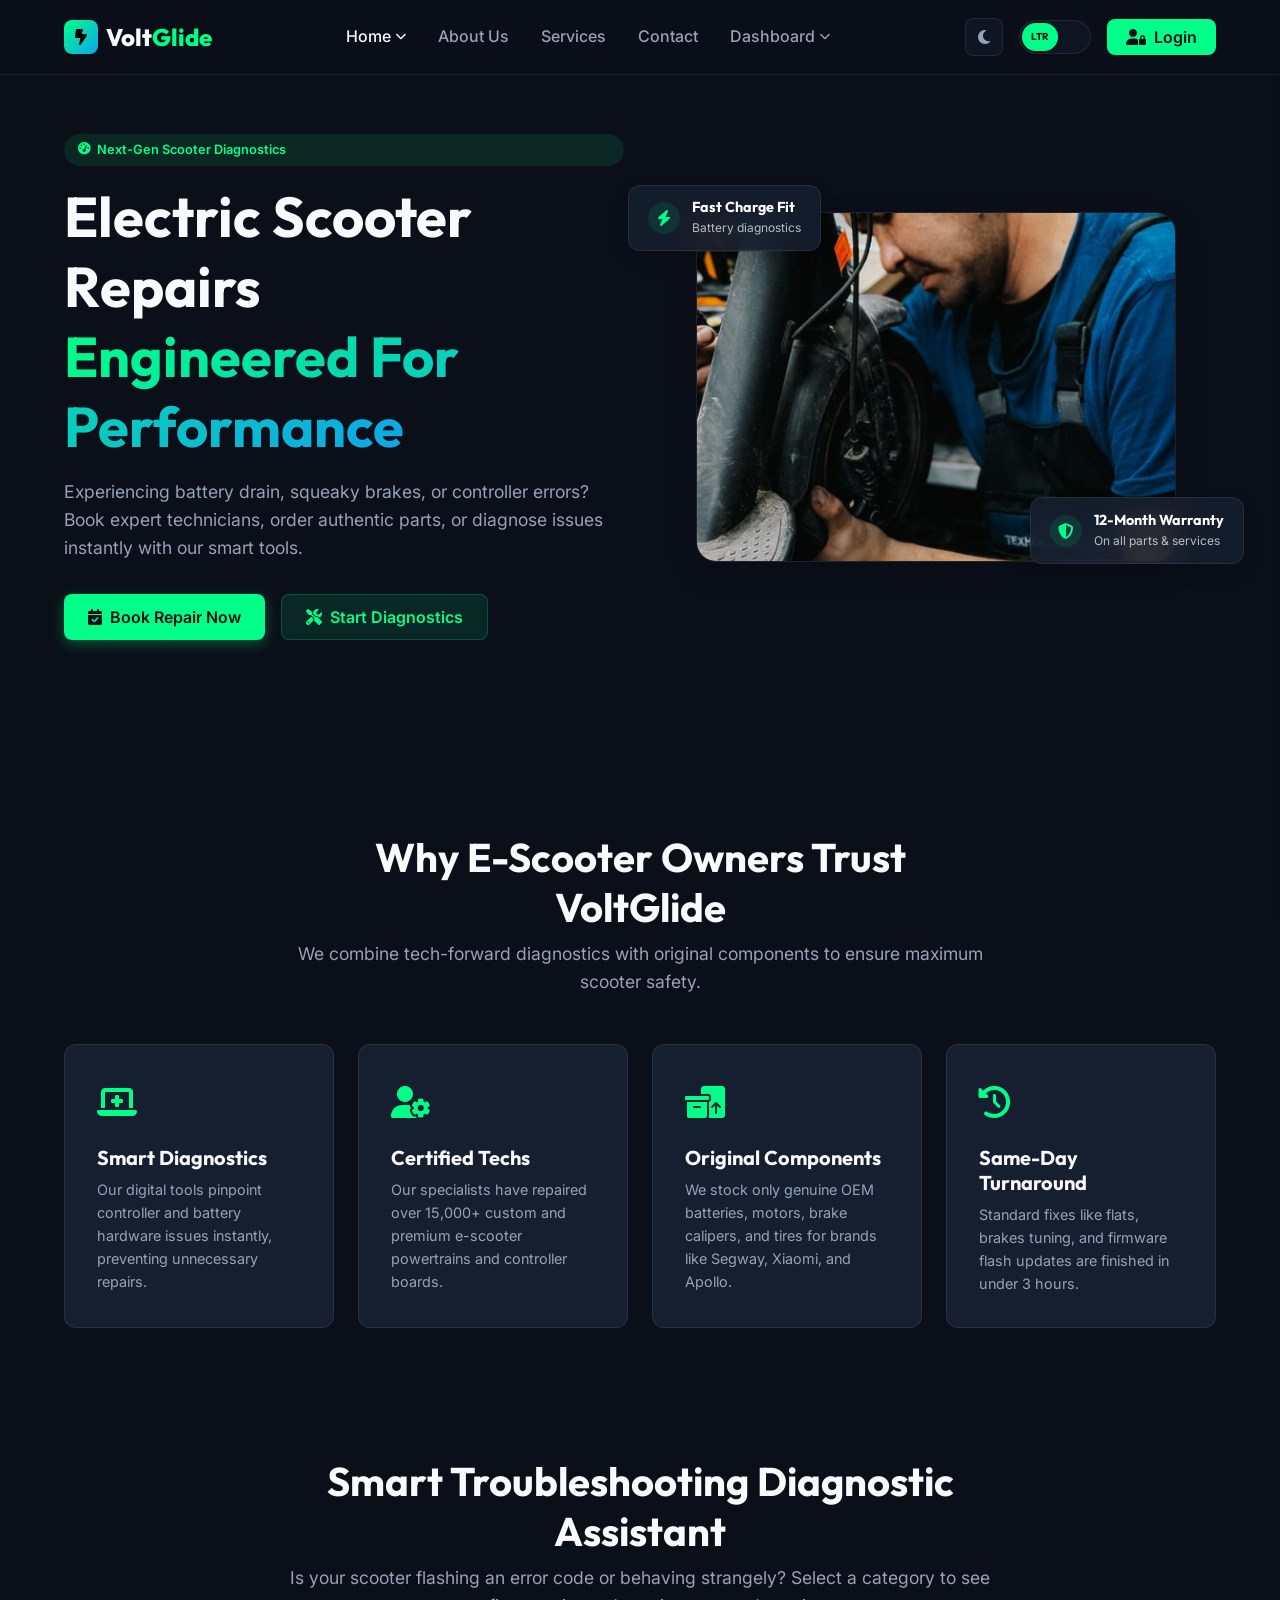
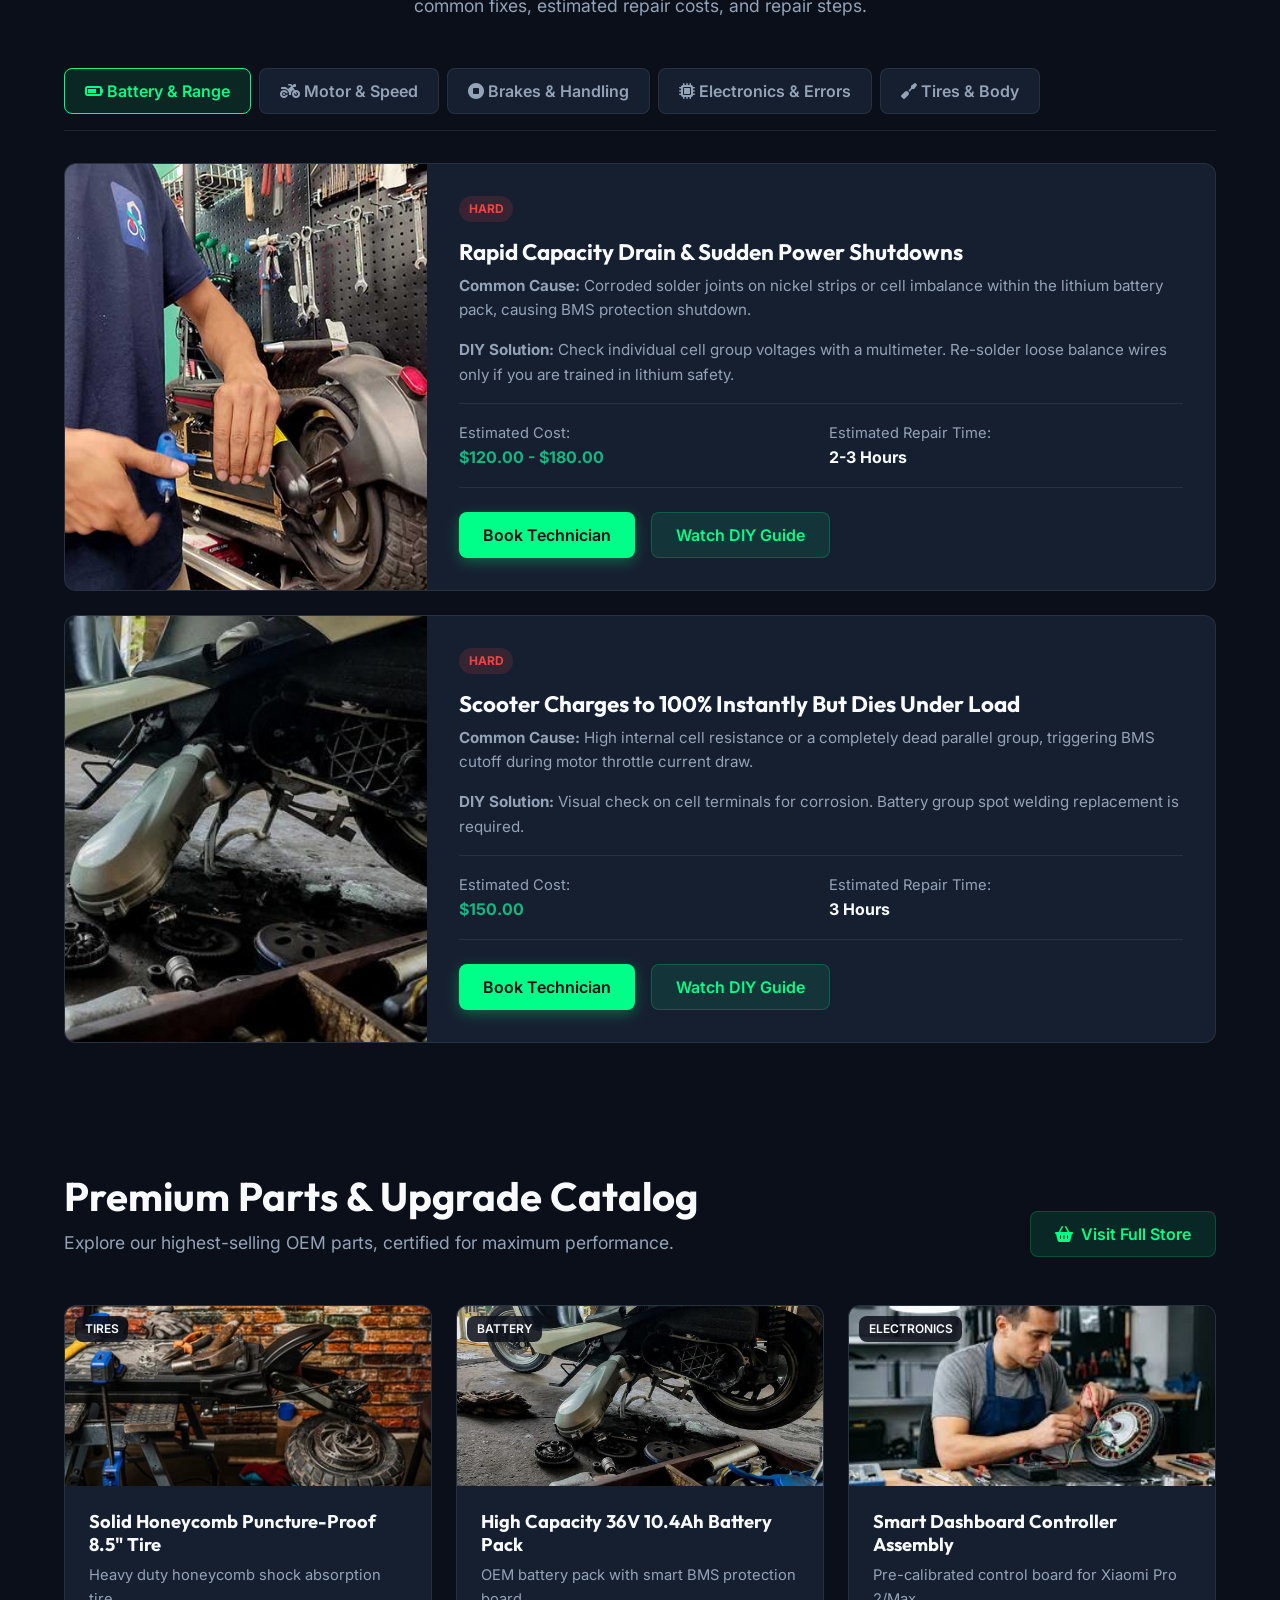
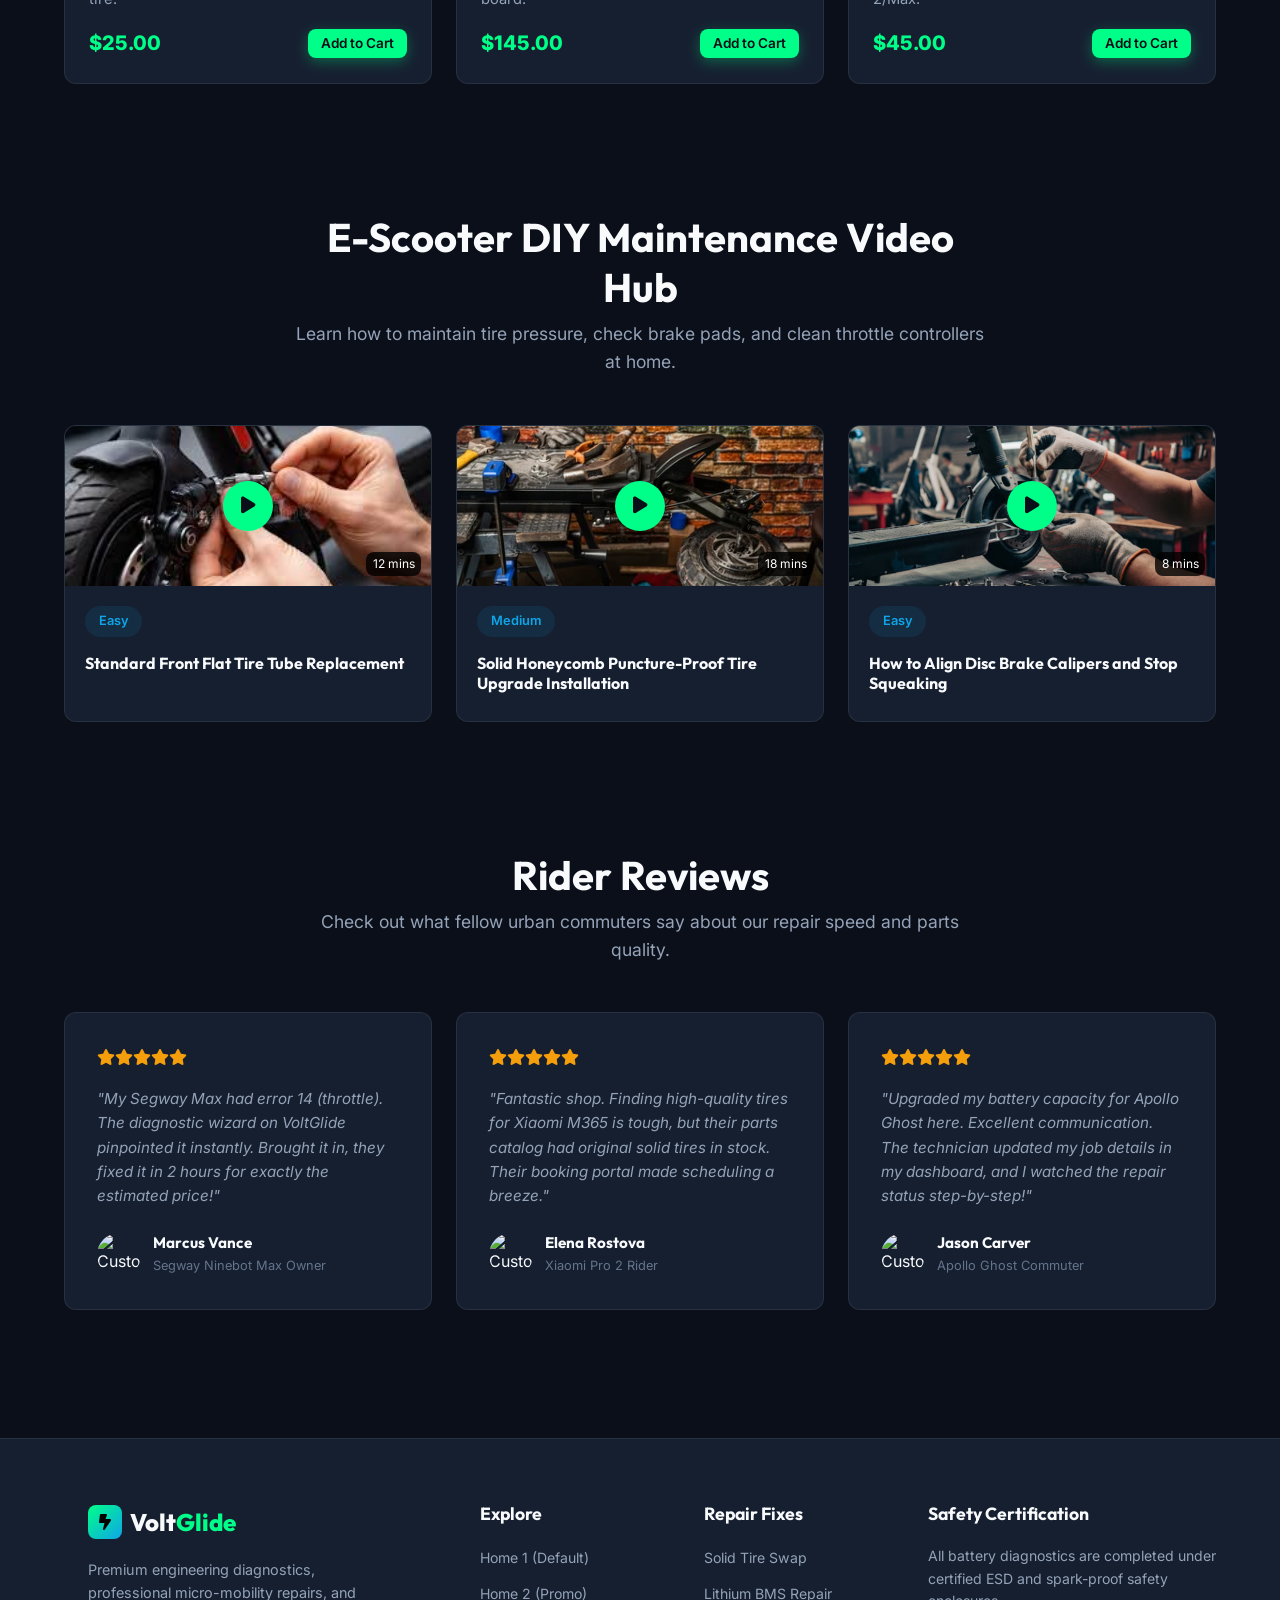
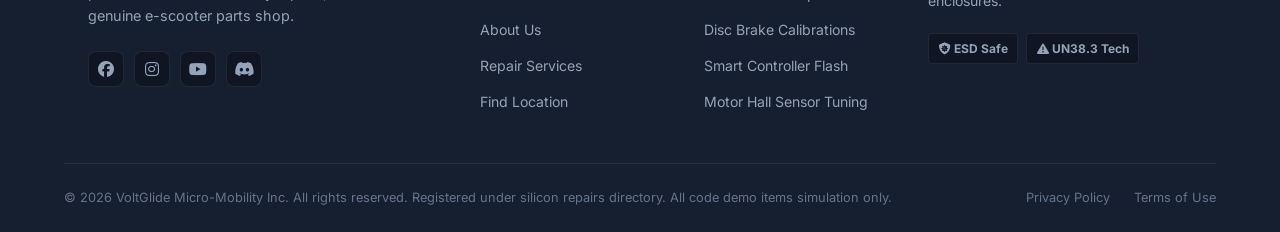
==== commit 7ca36bbf: "gvg" ====
--- a/index.html
+++ b/index.html
@@ -342,90 +342,16 @@
          HOME 2 VIEW: Promotional & Cost Estimator
          ============================================== -->
     <main id="home2-view" class="view-container hidden">
-        <!-- Interactive Hero & Quick Cost Estimator -->
+        <!-- Interactive Hero & Hero Image -->
         <section class="hero-section alt-hero">
             <div class="section-container grid-2">
                 <div class="hero-content">
-                    <div class="badge-pill secondary"><i class="fa-solid fa-calculator"></i> Price Estimator System Enabled</div>
+                    <div class="badge-pill secondary blinking-text"><i class="fa-solid fa-bolt"></i> Welcome to VoltGlide Heroes</div>
                     <h1 class="hero-title">Transparent Pricing.<br><span class="gradient-text-alt">Zero Guesswork.</span></h1>
-                    <p class="hero-desc">Tired of surprise mechanics' bills? Select your scooter model and the repairs you need below. Get an accurate quote instantly and lock in your appointment.</p>
-                    <div class="estimator-teaser">
-                        <div class="teaser-stat">
-                            <h3>100%</h3>
-                            <p>Quote Accuracy</p>
-                        </div>
-                        <div class="teaser-stat">
-                            <h3>30 Mins</h3>
-                            <p>Free Diagnosis</p>
-                        </div>
-                        <div class="teaser-stat">
-                            <h3>12K+</h3>
-                            <p>Estimates Calculated</p>
-                        </div>
-                    </div>
-                </div>
-                <!-- Interactive Price Estimator Card -->
-                <div class="estimator-card glass-card">
-                    <h3><i class="fa-solid fa-calculator card-icon-green"></i> Repair Price Estimator</h3>
-                    <p class="card-subtitle">Calculate the service fee for your specific scooter model.</p>
-                    <form id="estimator-form" onsubmit="event.preventDefault()">
-                        <!-- Select Brand -->
-                        <div class="form-group">
-                            <label for="est-brand">Scooter Brand / Manufacturer</label>
-                            <select id="est-brand" onchange="calculateEstimate()">
-                                <option value="xiaomi">Xiaomi (M365, Pro 2, Essential)</option>
-                                <option value="segway">Segway Ninebot (ES, Max, F Series)</option>
-                                <option value="apollo">Apollo (City, Explore, Ghost)</option>
-                                <option value="dualtron">Dualtron (Ultra, Spider, Thunder)</option>
-                                <option value="vsett">Vsett (8, 9+, 10+)</option>
-                            </select>
-                        </div>
-                        <!-- Select Services -->
-                        <div class="form-group">
-                            <label>Required Service(s)</label>
-                            <div class="checkbox-group">
-                                <label class="checkbox-container">
-                                    <input type="checkbox" value="50" class="est-service" onchange="calculateEstimate()"> Tire Tube Change / Solid Swap
-                                    <span class="checkbox-checkmark"></span>
-                                    <span class="service-price-badge">$50</span>
-                                </label>
-                                <label class="checkbox-container">
-                                    <input type="checkbox" value="45" class="est-service" onchange="calculateEstimate()"> Disc Brake Caliper & Pad Service
-                                    <span class="checkbox-checkmark"></span>
-                                    <span class="service-price-badge">$45</span>
-                                </label>
-                                <label class="checkbox-container">
-                                    <input type="checkbox" value="95" class="est-service" onchange="calculateEstimate()"> Smart controller replacement
-                                    <span class="checkbox-checkmark"></span>
-                                    <span class="service-price-badge">$95</span>
-                                </label>
-                                <label class="checkbox-container">
-                                    <input type="checkbox" value="120" class="est-service" onchange="calculateEstimate()"> Custom Battery Cell Rebuilding & Balance
-                                    <span class="checkbox-checkmark"></span>
-                                    <span class="service-price-badge">$120</span>
-                                </label>
-                                <label class="checkbox-container">
-                                    <input type="checkbox" value="30" class="est-service" onchange="calculateEstimate()"> Electronic Throttle / Dashboard Screen Flash
-                                    <span class="checkbox-checkmark"></span>
-                                    <span class="service-price-badge">$30</span>
-                                </label>
-                            </div>
-                        </div>
-                        <!-- Add-ons -->
-                        <div class="form-group">
-                            <label>Add-ons</label>
-                            <label class="checkbox-container">
-                                <input type="checkbox" value="40" id="est-waterproof" onchange="calculateEstimate()"> Silicone Waterproof Coating IPX6
-                                <span class="checkbox-checkmark"></span>
-                                <span class="service-price-badge">+$40</span>
-                            </label>
-                        </div>
-                        <div class="estimate-total-box">
-                            <span>Estimated Total Cost</span>
-                            <span class="total-price" id="estimator-total">$0.00</span>
-                        </div>
-                        <button class="btn btn-primary btn-full" onclick="bookEstimatedService()">Book Estimate Repair</button>
-                    </form>
+                    <p class="hero-desc">Tired of surprise repair invoices? Choose your electric scooter model and service needs below for a clear quote and fast booking.</p>
+                </div>
+                <div class="hero-image-container">
+                    <img src="./hero22.jpg" alt="Electric scooter repair hero image" class="hero-img">
                 </div>
             </div>
         </section>
@@ -438,25 +364,25 @@
                     <p class="section-subtitle">How we repair your e-scooter from intake to test ride.</p>
                 </div>
                 <div class="steps-grid">
-                    <div class="step-card">
+                        <div class="step-card">
                         <div class="step-num">01</div>
                         <h3>Digital Intake & Diagnosis</h3>
-                        <p>Submit your repair request online or bring your scooter to our shop. We run computerized motherboard and diagnostic checks.</p>
+                        <p>Submit your repair request online or bring your scooter to our lab. We inspect battery health, controller firmware, and mechanical wear with digital precision.</p>
                     </div>
                     <div class="step-card">
                         <div class="step-num">02</div>
                         <h3>Status Log Tracking</h3>
-                        <p>Our technicians issue a digital ticket. You will receive updates directly on your dashboard as the scooter begins disassembly.</p>
+                        <p>Every repair is tracked by ticket. Get live updates from drop-off through diagnostics, repair, and final quality review.</p>
                     </div>
                     <div class="step-card">
                         <div class="step-num">03</div>
                         <h3>Certified Repair Execution</h3>
-                        <p>We replace worn-out components with original brand parts and solder delicate electronic points inside a static-free chamber.</p>
+                        <p>Our technicians replace worn batteries, calibrate controllers, and fix hubs using OEM parts and safety-tested procedures.</p>
                     </div>
                     <div class="step-card">
                         <div class="step-num">04</div>
-                        <h3>Safety Dyno Test</h3>
-                        <p>Every repaired scooter undergoes a 5-point test ride (braking distance, motor acceleration, temperature, and range check) before release.</p>
+                        <h3>Final Safety & Test Ride</h3>
+                        <p>After repair, we perform a full safety inspection and a short ride test to ensure your scooter is road-ready and reliable.</p>
                     </div>
                 </div>
             </div>
@@ -591,7 +517,7 @@
                     <p class="about-desc">Today, we are the leading urban micro-mobility repair laboratory, dedicated to keeping riders moving cleanly, safely, and cost-effectively.</p>
                 </div>
                 <div class="about-hero-img-box">
-                    <img src="./e3.webp" alt="VoltGlide Workshop" class="about-main-img">
+                    <img src="./Ab.jpg" alt="VoltGlide Workshop" class="about-main-img">
                 </div>
             </div>
         </section>
@@ -629,7 +555,7 @@
                 </div>
                 <div class="team-grid">
                     <div class="team-card">
-                        <img src="https://images.unsplash.com/photo-1560250097-0b93528c311a?auto=format&fit=crop&q=80&w=200" alt="Team Lead" class="team-avatar">
+                        <img src="./malw2.jpg" alt="Team Lead" class="team-avatar">
                         <h3>Sergei Volkov</h3>
                         <p class="team-role">Founder & Chief Electronics Tech</p>
                         <p class="team-bio">Specialist in BMS diagnostics, custom firmware configuration, and battery cell mapping.</p>
@@ -641,7 +567,7 @@
                         <p class="team-bio">Tire conversion guru, brake bleeding expert, and structural frame safety analyst.</p>
                     </div>
                     <div class="team-card">
-                        <img src="https://images.unsplash.com/photo-1519085360753-af0119f7cbe7?auto=format&fit=crop&q=80&w=200" alt="Technician" class="team-avatar">
+                        <img src="./male2.jpg" alt="Technician" class="team-avatar">
                         <h3>Akira Sato</h3>
                         <p class="team-role">Controller Diagnostics Engineer</p>
                         <p class="team-bio">Specialist in brushless hub motor rewiring and hall-sensor board debugging.</p>
@@ -686,6 +612,11 @@
                         <div class="feature-icon"><i class="fa-solid fa-scale-balanced text-green"></i></div>
                         <h3>Honest Appraisals</h3>
                         <p>If your scooter controller doesn't need to be replaced, we don't bill you. We repair rather than discard whenever possible.</p>
+                    </div>
+                    <div class="feature-card glass-card">
+                        <div class="feature-icon"><i class="fa-solid fa-handshake text-green"></i></div>
+                        <h3>Transparent Service Guarantees</h3>
+                        <p>Every repair includes clear pricing and service promises so you know exactly what is covered and what to expect.</p>
                     </div>
                 </div>
             </div>
@@ -780,7 +711,7 @@
                     </div>
                 </div>
                 <div class="services-hero-visual">
-                    <img src="./e4.jpg" alt="Scooter parts overhaul" class="rounded-img">
+                    <img src="./ser.jpg" alt="Scooter parts overhaul" class="rounded-img">
                 </div>
             </div>
         </section>
@@ -1067,7 +998,7 @@
                     <p class="contact-hero-desc">Have a question about booking, custom parts availability, or need emergency dispatch? We are here to keep your electric scooter running like new.</p>
                     <div class="hero-actions">
                         <button class="btn btn-primary" onclick="scrollToElement('contact-form')"><i class="fa-solid fa-envelope"></i> Send Message</button>
-                        <button class="btn btn-secondary" onclick="scrollToElement('city-map-svg')"><i class="fa-solid fa-location-dot"></i> View Workshop Map</button>
+                        <button class="btn btn-secondary" onclick="scrollToElement('contact-form')"><i class="fa-solid fa-location-dot"></i> View Workshop Map</button>
                     </div>
                 </div>
                 <div class="contact-hero-visual">
@@ -1144,99 +1075,7 @@
             </div>
         </section>
 
-        <!-- Simulated Real Map / Location Details -->
-        <section class="map-simulation-section">
-            <div class="section-container">
-                <div class="section-header center">
-                    <h2>VoltGlide Cyber-District Location Map</h2>
-                    <p class="section-subtitle">Use the controls to search streets or zoom into our Silicon District intake facility.</p>
-                </div>
-                <div class="interactive-map-wrapper glass-card">
-                    <!-- Map Controls -->
-                    <div class="map-controls-bar">
-                        <div class="map-search-field">
-                            <input type="text" id="map-search-input" placeholder="Search street (e.g. Cyber Drive)...">
-                            <button class="btn btn-sm btn-primary" onclick="searchMapStreet()"><i class="fa-solid fa-location-crosshairs"></i> Search</button>
-                        </div>
-                        <div class="map-zoom-buttons">
-                            <button class="btn-qty" onclick="adjustMapZoom(0.1)" title="Zoom In"><i class="fa-solid fa-plus"></i></button>
-                            <button class="btn-qty" onclick="adjustMapZoom(-0.1)" title="Zoom Out"><i class="fa-solid fa-minus"></i></button>
-                            <button class="btn-qty" onclick="resetMapZoom()" title="Center Map"><i class="fa-solid fa-expand"></i></button>
-                        </div>
-                    </div>
-
-                    <!-- Map Body (SVG City Grid) -->
-                    <div class="map-canvas-container" style="overflow: hidden; background: var(--card-bg); height: 450px; border-radius: 12px; border: 1px solid var(--border-color); position: relative;">
-                        <svg id="city-map-svg" viewBox="0 0 800 450" xmlns="http://www.w3.org/2000/svg" style="width: 100%; height: 100%; transform-origin: center; transition: transform 0.3s ease;">
-                            <!-- Background Grid Pattern -->
-                            <defs>
-                                <pattern id="map-grid" width="40" height="40" patternUnits="userSpaceOnUse">
-                                    <path d="M 40 0 L 0 0 0 40" fill="none" stroke="var(--border-color)" stroke-width="0.5" opacity="0.3"/>
-                                </pattern>
-                            </defs>
-                            <rect width="100%" height="100%" fill="var(--card-bg)" />
-                            <rect width="100%" height="100%" fill="url(#map-grid)" />
-
-                            <!-- Water Body / Creek -->
-                            <path d="M 0,350 Q 200,380 400,320 T 800,360 L 800,450 L 0,450 Z" fill="rgba(0, 150, 255, 0.08)" stroke="rgba(0, 150, 255, 0.2)" stroke-width="2"/>
-                            <text x="500" y="400" fill="var(--text-dim)" opacity="0.4" font-size="12" font-style="italic">Silicon Creek</text>
-
-                            <!-- Green Park Area -->
-                            <rect x="50" y="50" width="180" height="120" rx="10" fill="rgba(46, 213, 115, 0.04)" stroke="rgba(46, 213, 115, 0.15)" stroke-width="1.5" />
-                            <text x="75" y="115" fill="var(--text-dim)" opacity="0.4" font-size="12" font-weight="600">Cyber-Green Park</text>
-
-                            <!-- Streets Grid (Lines) -->
-                            <!-- Silicon Blvd (Horizontal) -->
-                            <line id="street-silicon-blvd" x1="0" y1="200" x2="800" y2="200" stroke="var(--border-color)" stroke-width="14" stroke-linecap="round" opacity="0.6"/>
-                            <text x="650" y="192" fill="var(--text-dim)" font-size="10" font-weight="bold" letter-spacing="1">SILICON BLVD</text>
-
-                            <!-- Lithium Ave (Horizontal) -->
-                            <line id="street-lithium-ave" x1="0" y1="80" x2="800" y2="80" stroke="var(--border-color)" stroke-width="10" stroke-linecap="round" opacity="0.4"/>
-                            <text x="650" y="72" fill="var(--text-dim)" font-size="9" letter-spacing="1">LITHIUM AVE</text>
-
-                            <!-- Cyber Drive (Vertical) -->
-                            <line id="street-cyber-drive" x1="400" y1="0" x2="400" y2="330" stroke="var(--border-color)" stroke-width="16" stroke-linecap="round" opacity="0.6"/>
-                            <text x="412" y="50" fill="var(--text-dim)" font-size="10" font-weight="bold" transform="rotate(90, 412, 50)" letter-spacing="1">CYBER DRIVE</text>
-
-                            <!-- Ampere Street (Vertical) -->
-                            <line id="street-ampere-st" x1="180" y1="0" x2="180" y2="360" stroke="var(--border-color)" stroke-width="10" stroke-linecap="round" opacity="0.4"/>
-                            <text x="192" y="250" fill="var(--text-dim)" font-size="9" transform="rotate(90, 192, 250)" letter-spacing="1">AMPERE ST</text>
-
-                            <!-- VoltGlide Lab Building Anchor Point -->
-                            <g id="map-voltglide-marker" transform="translate(400, 200)" cursor="pointer" onclick="focusMapMarker()">
-                                <!-- Pulsing rings -->
-                                <circle r="25" fill="var(--primary-color)" opacity="0.15">
-                                    <animate attributeName="r" values="12;28;12" dur="3s" repeatCount="indefinite" />
-                                    <animate attributeName="opacity" values="0.3;0;0.3" dur="3s" repeatCount="indefinite" />
-                                </circle>
-                                <circle r="12" fill="var(--primary-color)" opacity="0.4"/>
-                                <circle r="6" fill="#fff"/>
-                                <!-- Pin Icon -->
-                                <path d="M 0,-4 C -4,-8 -4,-16 0,-20 C 4,-16 4,-8 0,-4 Z" fill="var(--primary-color)"/>
-                                <circle cx="0" cy="-12" r="2" fill="#fff"/>
-                            </g>
-
-                            <!-- Street Highlights (Invisible by default, colored when searched) -->
-                            <line id="hl-cyber-drive" x1="400" y1="0" x2="400" y2="330" stroke="var(--primary-color)" stroke-width="6" opacity="0" stroke-linecap="round" style="transition: opacity 0.5s ease;"/>
-                            <line id="hl-silicon-blvd" x1="0" y1="200" x2="800" y2="200" stroke="var(--primary-color)" stroke-width="6" opacity="0" stroke-linecap="round" style="transition: opacity 0.5s ease;"/>
-
-                            <!-- Map Label Card -->
-                            <g transform="translate(425, 130)" id="map-tooltip-card">
-                                <rect width="180" height="60" rx="8" fill="var(--card-bg)" stroke="var(--primary-color)" stroke-width="1.5" />
-                                <text x="12" y="20" fill="var(--text-main)" font-size="11" font-weight="bold">VoltGlide Repair Lab</text>
-                                <text x="12" y="36" fill="var(--text-dim)" font-size="9">102 Cyber Drive (Silicon Corner)</text>
-                                <text x="12" y="48" fill="var(--primary-color)" font-size="9" font-weight="bold">Intake Bay: OPEN</text>
-                            </g>
-                        </svg>
-                    </div>
-
-                    <!-- Routing Info Banner -->
-                    <div id="map-route-banner" class="map-route-banner hidden" style="background: rgba(46, 213, 115, 0.1); border: 1px solid rgba(46, 213, 115, 0.2); padding: 0.75rem; border-radius: 8px; margin-top: 1rem; text-align: center;">
-                        <i class="fa-solid fa-circle-info text-green" style="margin-right: 0.5rem;"></i> <span id="map-route-text" style="font-size: 0.9rem; font-weight: 500;">Route calculated successfully!</span>
-                    </div>
-                </div>
-            </div>
-        </section>
+        <!-- Cyber District map removed -->
 
         <!-- Quick Contact FAQ Accordion (Contact 1) -->
         <section class="contact-faq-section">
@@ -1398,6 +1237,7 @@
                         <li><a href="#" class="sidebar-link" onclick="switchDashboardTab('book', this)"><i class="fa-solid fa-calendar-plus"></i> Book Appointment</a></li>
                         <li><a href="#" class="sidebar-link" onclick="switchDashboardTab('shop', this)"><i class="fa-solid fa-basket-shopping"></i> Parts Catalog Shop</a></li>
                         <li><a href="#" class="sidebar-link" onclick="switchDashboardTab('diy', this)"><i class="fa-solid fa-screwdriver-wrench"></i> DIY Videos & Diagnostics</a></li>
+                        <li><a href="#" class="sidebar-link" onclick="navigateTo('profile')"><i class="fa-solid fa-user"></i> Profile</a></li>
                         <li><a href="#" class="sidebar-link" onclick="logoutUser()"><i class="fa-solid fa-right-from-bracket"></i> Logout</a></li>
                     </ul>
                 </nav>
@@ -2057,11 +1897,57 @@
                     <button class="btn btn-social-facebook" onclick="showToast('Facebook login is not integrated yet.', 'error')">
                         <i class="fa-brands fa-facebook-f"></i> Facebook
                     </button>
+                    <button class="btn btn-social-apple" onclick="showToast('Apple login is not integrated yet.', 'error')">
+                        <i class="fa-brands fa-apple"></i> Apple
+                    </button>
                 </div>
 
                 <!-- Registration Link at Bottom -->
                 <div class="auth-footer-link">
                     Don't have an account? <a href="#" onclick="navigateTo('register')">Sign Up</a>
+                </div>
+                <div class="auth-footer-link">
+                    Forgot your password? <a href="#" onclick="navigateTo('forgot-password')">Reset Password</a>
+                </div>
+            </div>
+        </div>
+    </main>
+
+    <!-- ==============================================
+         FORGOT PASSWORD PAGE
+         ============================================== -->
+    <main id="forgot-password-view" class="view-container hidden">
+        <div class="auth-page-wrapper">
+            <div class="auth-header-toggles">
+                <button class="theme-btn dashboard-theme-btn" onclick="toggleTheme()" aria-label="Toggle Theme">
+                    <span class="theme-icon-light"><i class="fa-solid fa-sun"></i></span>
+                    <span class="theme-icon-dark"><i class="fa-solid fa-moon"></i></span>
+                </button>
+                <button class="rtl-btn dashboard-rtl-btn" onclick="toggleDirection()" aria-label="Toggle Layout Direction">
+                    <span class="rtl-circle">LTR</span>
+                </button>
+            </div>
+
+            <div class="auth-container glass-card">
+                <div class="auth-logo">
+                    <a href="#" class="logo-link" onclick="navigateTo('home1')">
+                        <span class="logo-icon"><i class="fa-solid fa-bolt-lightning"></i></span>
+                        <span class="logo-text">Volt<span class="highlight">Glide</span></span>
+                    </a>
+                </div>
+                <h2>Reset Your Password</h2>
+                <p class="auth-subtitle">Enter the email associated with your account and we'll send you reset instructions.</p>
+
+                <form id="forgot-password-form" onsubmit="handleForgotPasswordSubmit(event)">
+                    <div class="form-group text-left" style="text-align: left;">
+                        <label for="forgot-email">Email Address</label>
+                        <input type="email" id="forgot-email" placeholder="name@domain.com" required>
+                    </div>
+                    <button type="submit" class="btn btn-primary btn-full margin-top-md">Send Reset Link</button>
+                </form>
+
+                <div class="auth-footer-link">
+                    Remembered your password? <a href="#" onclick="navigateTo('login')">Log In</a>
                 </div>
             </div>
         </div>
@@ -2114,9 +2000,84 @@
                     <button type="submit" class="btn btn-primary btn-full margin-top-md">Register Account</button>
                 </form>
 
+                <!-- Social Logins -->
+                <div class="social-login-separator">
+                    <span>or continue with</span>
+                </div>
+                <div class="social-login-buttons">
+                    <button class="btn btn-social-google" onclick="showToast('Google signup is not integrated yet.', 'error')">
+                        <i class="fa-brands fa-google"></i> Google
+                    </button>
+                    <button class="btn btn-social-facebook" onclick="showToast('Facebook signup is not integrated yet.', 'error')">
+                        <i class="fa-brands fa-facebook-f"></i> Facebook
+                    </button>
+                    <button class="btn btn-social-apple" onclick="showToast('Apple signup is not integrated yet.', 'error')">
+                        <i class="fa-brands fa-apple"></i> Apple
+                    </button>
+                </div>
+
                 <!-- Already have an account link -->
                 <div class="auth-footer-link">
                     Already have an account? <a href="#" onclick="navigateTo('login')">Log In</a>
+                </div>
+            </div>
+        </div>
+    </main>
+
+    <!-- ==============================================
+         PROFILE PAGE
+         ============================================== -->
+    <main id="profile-view" class="view-container hidden">
+        <div class="auth-page-wrapper">
+            <div class="auth-header-toggles">
+                <button class="theme-btn dashboard-theme-btn" onclick="toggleTheme()" aria-label="Toggle Theme">
+                    <span class="theme-icon-light"><i class="fa-solid fa-sun"></i></span>
+                    <span class="theme-icon-dark"><i class="fa-solid fa-moon"></i></span>
+                </button>
+                <button class="rtl-btn dashboard-rtl-btn" onclick="toggleDirection()" aria-label="Toggle Layout Direction">
+                    <span class="rtl-circle">LTR</span>
+                </button>
+            </div>
+
+            <div class="auth-container glass-card profile-card">
+                <div class="auth-logo">
+                    <a href="#" class="logo-link" onclick="navigateTo('home1')">
+                        <span class="logo-icon"><i class="fa-solid fa-bolt-lightning"></i></span>
+                        <span class="logo-text">Volt<span class="highlight">Glide</span></span>
+                    </a>
+                </div>
+                <h2>Profile Settings</h2>
+                <p class="auth-subtitle">Update your account details and manage your dashboard preferences.</p>
+
+                <div class="profile-summary">
+                    <div class="profile-avatar-box">
+                        <img id="profile-avatar" src="https://images.unsplash.com/photo-1534528741775-53994a69daeb?auto=format&fit=crop&q=80&w=100" alt="Profile Avatar">
+                    </div>
+                    <div class="profile-meta">
+                        <p><strong id="profile-name">Marcus Vance</strong></p>
+                        <p id="profile-email" class="text-dim">rider@voltglide.com</p>
+                        <p id="profile-id" class="text-dim">User ID: VG-90210</p>
+                    </div>
+                </div>
+
+                <form id="profile-form" onsubmit="handleProfileUpdate(event)">
+                    <div class="form-group text-left" style="text-align: left;">
+                        <label for="profile-name-input">Full Name</label>
+                        <input type="text" id="profile-name-input" required>
+                    </div>
+                    <div class="form-group text-left" style="text-align: left;">
+                        <label for="profile-email-input">Email Address</label>
+                        <input type="email" id="profile-email-input" required>
+                    </div>
+                    <div class="form-group text-left" style="text-align: left;">
+                        <label for="profile-password-input">New Password</label>
+                        <input type="password" id="profile-password-input" placeholder="Leave blank to keep current password">
+                    </div>
+                    <button type="submit" class="btn btn-primary btn-full margin-top-md">Save Changes</button>
+                </form>
+
+                <div class="auth-footer-link">
+                    <a href="#" onclick="navigateTo('user-dashboard')">Back to Dashboard</a>
                 </div>
             </div>
         </div>
--- a/style.css
+++ b/style.css
@@ -118,6 +118,7 @@
     line-height: 1.6;
     overflow-x: hidden;
     transition: background-color var(--transition-normal), color var(--transition-normal);
+    padding-top: 70px;
 }
 
 a {
@@ -232,6 +233,10 @@
     padding: 4rem 1.5rem;
 }
 
+main.view-container {
+    padding-top: 1rem;
+}
+
 .section-header {
     margin-bottom: 3rem;
 }
@@ -372,8 +377,10 @@
    Navigation Header
    ========================================================================== */
 .main-header {
-    position: sticky;
+    position: fixed;
     top: 0;
+    left: 0;
+    right: 0;
     z-index: 100;
     background-color: var(--bg-header);
     backdrop-filter: var(--glass-blur);
@@ -841,6 +848,115 @@
 .hero-section .section-container {
     padding-top: 1.5rem;
 }
+.hero-section.alt-hero {
+    padding: 4rem 0 3rem 0;
+    background: linear-gradient(180deg, #050814 0%, #0d1630 100%);
+    border-bottom: 1px solid rgba(255, 255, 255, 0.08);
+    color: #f8fbff;
+}
+.hero-section.alt-hero .section-container {
+    max-width: none;
+    width: 100%;
+    padding: 0 1.5rem;
+}
+.hero-section.alt-hero .hero-content {
+    padding-right: 0;
+}
+.hero-section.alt-hero .hero-title,
+.hero-section.alt-hero .hero-desc,
+.hero-section.alt-hero .teaser-stat p,
+.hero-section.alt-hero .estimator-card h3,
+.hero-section.alt-hero .estimator-card .card-subtitle,
+.hero-section.alt-hero .badge-pill.secondary,
+.hero-section.alt-hero .estimator-card label,
+.hero-section.alt-hero .estimator-card .estimate-total-box span {
+    color: #f8fbff;
+}
+.hero-section.alt-hero .hero-desc {
+    color: rgba(248, 251, 255, 0.82);
+}
+.hero-section.alt-hero .badge-pill.secondary {
+    background: rgba(255, 255, 255, 0.08);
+    border: 1px solid rgba(255, 255, 255, 0.12);
+}
+.hero-section.alt-hero .hero-actions {
+    flex-wrap: wrap;
+    justify-content: center;
+}
+.hero-section.alt-hero .hero-actions .btn {
+    min-width: 180px;
+}
+.hero-section.alt-hero .estimator-card {
+    background: rgba(5, 8, 20, 0.92);
+    border: 1px solid rgba(255, 255, 255, 0.08);
+}
+.blinking-text {
+    animation: blink 1.4s infinite;
+}
+
+@keyframes blink {
+    0%, 100% { opacity: 1; }
+    50% { opacity: 0.4; }
+}
+.hero-section.alt-hero .form-group input,
+.hero-section.alt-hero .form-group select,
+.hero-section.alt-hero .checkbox-group .checkbox-container {
+    background: rgba(255, 255, 255, 0.05);
+    color: #f8fbff;
+    border-color: rgba(255, 255, 255, 0.12);
+}
+.hero-section.alt-hero .form-group input::placeholder,
+.hero-section.alt-hero .form-group select::placeholder {
+    color: rgba(248, 251, 255, 0.55);
+}
+.hero-section.alt-hero .service-price-badge,
+.hero-section.alt-hero .estimate-total-box,
+.hero-section.alt-hero .total-price {
+    color: #f8fbff;
+}
+.hero-section.alt-hero .checkbox-container .checkbox-checkmark {
+    background: rgba(255, 255, 255, 0.04);
+    border-color: rgba(255, 255, 255, 0.12);
+}
+.hero-section.alt-hero .checkbox-container input:checked ~ .checkbox-checkmark {
+    background: rgba(16, 185, 129, 0.15);
+    border-color: rgba(16, 185, 129, 0.45);
+}
+.hero-section.alt-hero .hero-actions .btn.btn-secondary {
+    background: rgba(255, 255, 255, 0.08);
+    color: #f8fbff;
+    border: 1px solid rgba(255, 255, 255, 0.12);
+}
+.hero-section.alt-hero .hero-actions .btn.btn-secondary:hover {
+    background: rgba(255, 255, 255, 0.12);
+}
+.contact-main-hero .hero-actions {
+    flex-wrap: wrap;
+    justify-content: center;
+}
+.contact-main-hero .hero-actions .btn {
+    min-width: 170px;
+}
+.map-simulation-section .interactive-map-wrapper {
+    padding: 1rem;
+    margin-top: 0;
+}
+.map-simulation-section .map-canvas-container {
+    border-radius: 16px;
+    min-height: 420px;
+}
+.rider-survey-section .feedback-card-wide {
+    max-width: 940px;
+    margin: 0 auto;
+}
+.about-values-section .features-grid {
+    justify-content: center;
+}
+.about-values-section .feature-card {
+    min-width: 280px;
+    max-width: 330px;
+}
+
 .hero-content {
     display: flex;
     flex-direction: column;
@@ -876,6 +992,9 @@
 .hero-img {
     width: 100%;
     max-width: 480px;
+    height: auto;
+    max-height: 350px;
+    object-fit: cover;
     border-radius: var(--radius-lg);
     box-shadow: var(--shadow-lg);
     border: 1px solid var(--border-color);
@@ -1929,7 +2048,8 @@
     gap: 1.5rem;
     flex-grow: 1;
     overflow-y: auto;
-    padding-right: 0.25rem;
+    overflow-x: hidden;
+    padding-right: 0;
     box-sizing: border-box;
 }
 @media (min-width: 992px) {
@@ -3131,7 +3251,7 @@
     gap: 12px;
     margin-bottom: 1.25rem;
 }
-.btn-social-google, .btn-social-facebook {
+.btn-social-google, .btn-social-facebook, .btn-social-apple {
     flex: 1;
     background-color: var(--bg-input);
     border: 1px solid var(--border-color);
@@ -3146,6 +3266,35 @@
     justify-content: center;
     gap: 8px;
     transition: all var(--transition-fast);
+    min-width: 120px;
+}
+.profile-card {
+    max-width: 520px;
+}
+.profile-summary {
+    display: flex;
+    align-items: center;
+    gap: 1rem;
+    margin-bottom: 1.25rem;
+}
+.profile-avatar-box {
+    width: 72px;
+    height: 72px;
+    border-radius: 50%;
+    overflow: hidden;
+    border: 1px solid var(--border-color);
+}
+.profile-avatar-box img {
+    width: 100%;
+    height: 100%;
+    object-fit: cover;
+}
+.profile-meta p {
+    margin: 0.2rem 0;
+}
+.text-dim {
+    color: var(--text-secondary);
+    font-size: 0.92rem;
 }
 .btn-social-google:hover {
     border-color: #ea4335;
@@ -3156,6 +3305,20 @@
     border-color: #1877f2;
     color: #1877f2;
     background-color: rgba(24, 119, 242, 0.05);
+}
+.btn-social-apple:hover {
+    border-color: #000000;
+    color: #000000;
+    background-color: rgba(0, 0, 0, 0.05);
+}
+body.light-theme .btn-social-apple:hover {
+    border-color: #000000;
+    color: #000000;
+}
+body.dark-theme .btn-social-apple:hover {
+    border-color: #ffffff;
+    color: #ffffff;
+    background-color: rgba(255, 255, 255, 0.05);
 }
 .auth-footer-link {
     font-size: 0.88rem;
@@ -3234,27 +3397,23 @@
     .dashboard-sidebar .sidebar-header {
         display: none !important;
     }
+    /* Keep sidebar nav vertical on small screens to avoid horizontal scrolling */
     .dashboard-sidebar .sidebar-nav ul {
         display: flex !important;
-        flex-direction: row !important;
-        overflow-x: auto !important;
-        white-space: nowrap !important;
+        flex-direction: column !important;
+        overflow: visible !important;
         gap: 0.5rem !important;
         padding-bottom: 0.5rem !important;
-        scrollbar-width: none !important; /* Firefox */
-        -ms-overflow-style: none !important; /* IE 10+ */
-    }
-    .dashboard-sidebar .sidebar-nav ul::-webkit-scrollbar {
-        display: none !important; /* Chrome/Safari/Webkit */
     }
     .dashboard-sidebar .sidebar-link {
-        padding: 0.5rem 1rem !important;
-        font-size: 0.9rem !important;
-        white-space: nowrap !important;
-        display: inline-flex !important;
+        padding: 0.6rem 1rem !important;
+        font-size: 0.95rem !important;
+        white-space: normal !important;
+        display: flex !important;
         align-items: center !important;
-        gap: 8px !important;
-        flex-shrink: 0 !important;
+        gap: 10px !important;
+        width: 100% !important;
+        box-sizing: border-box !important;
     }
 }
 
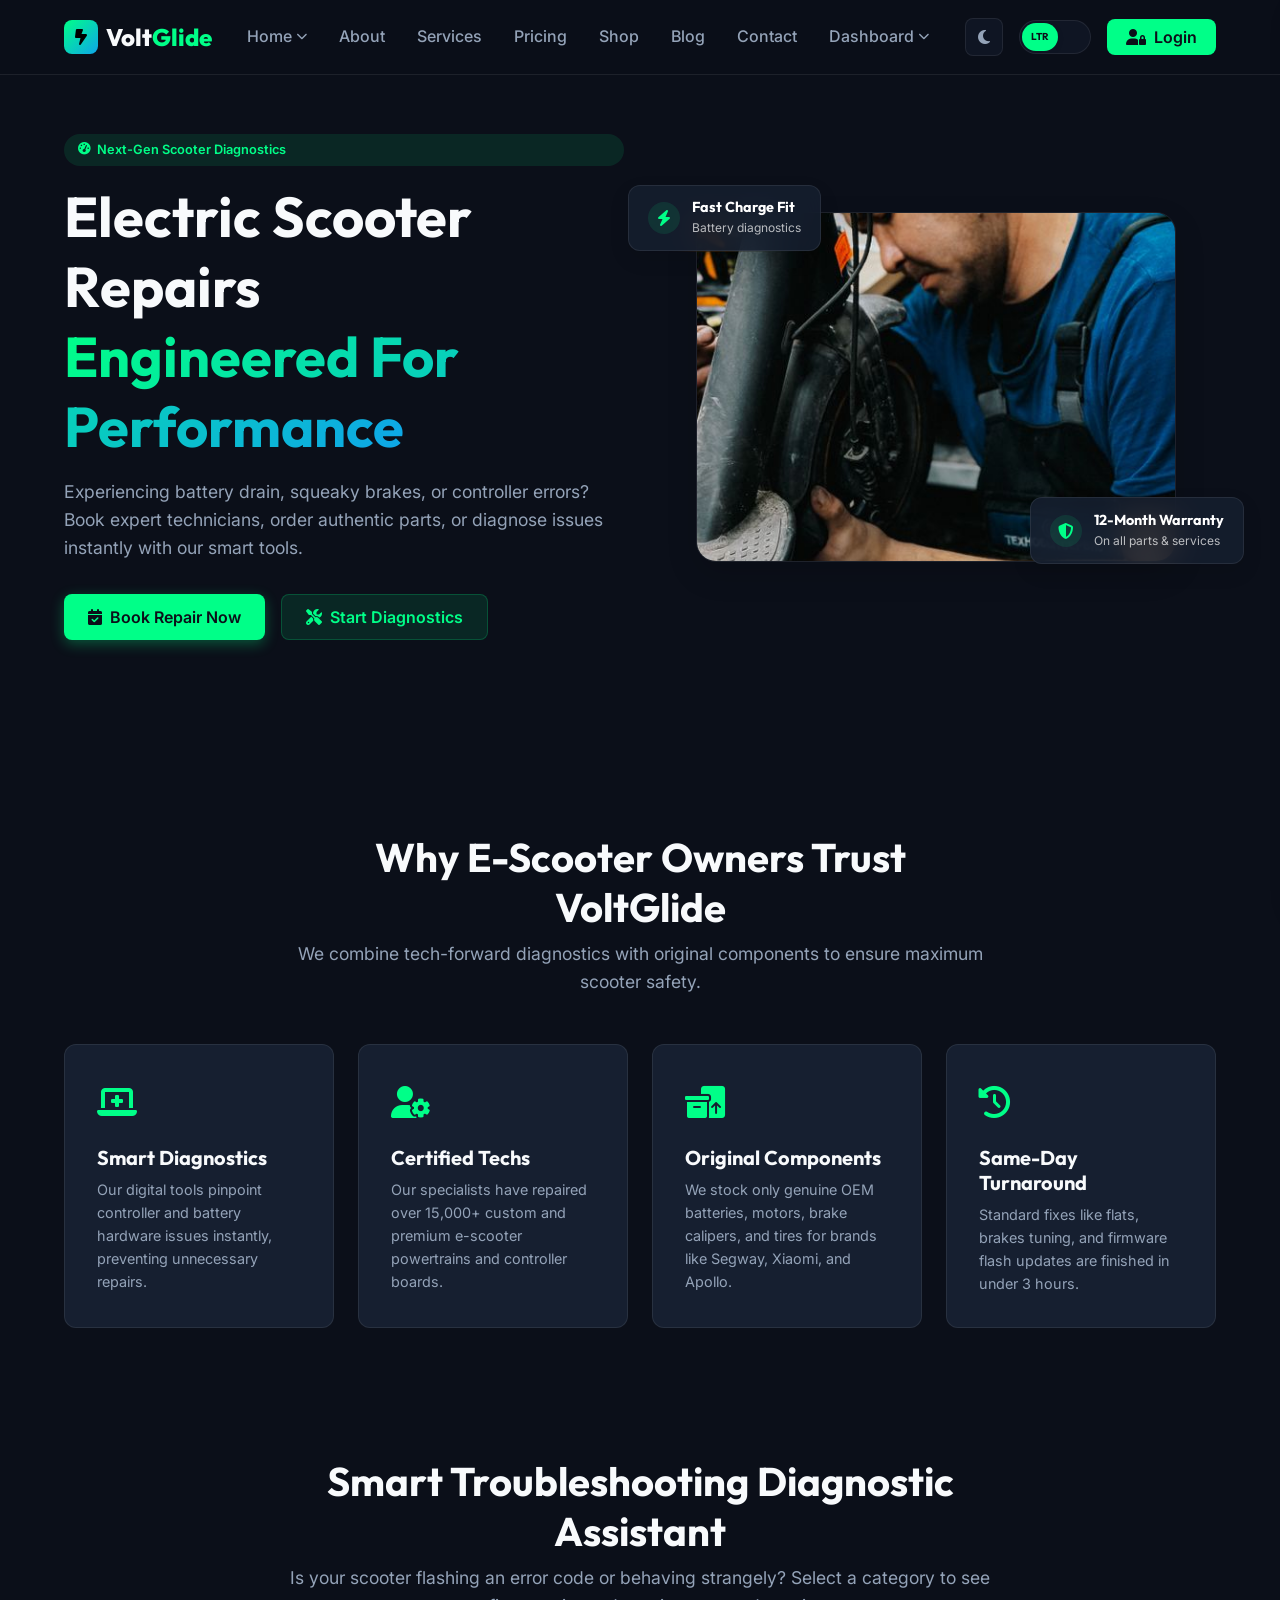
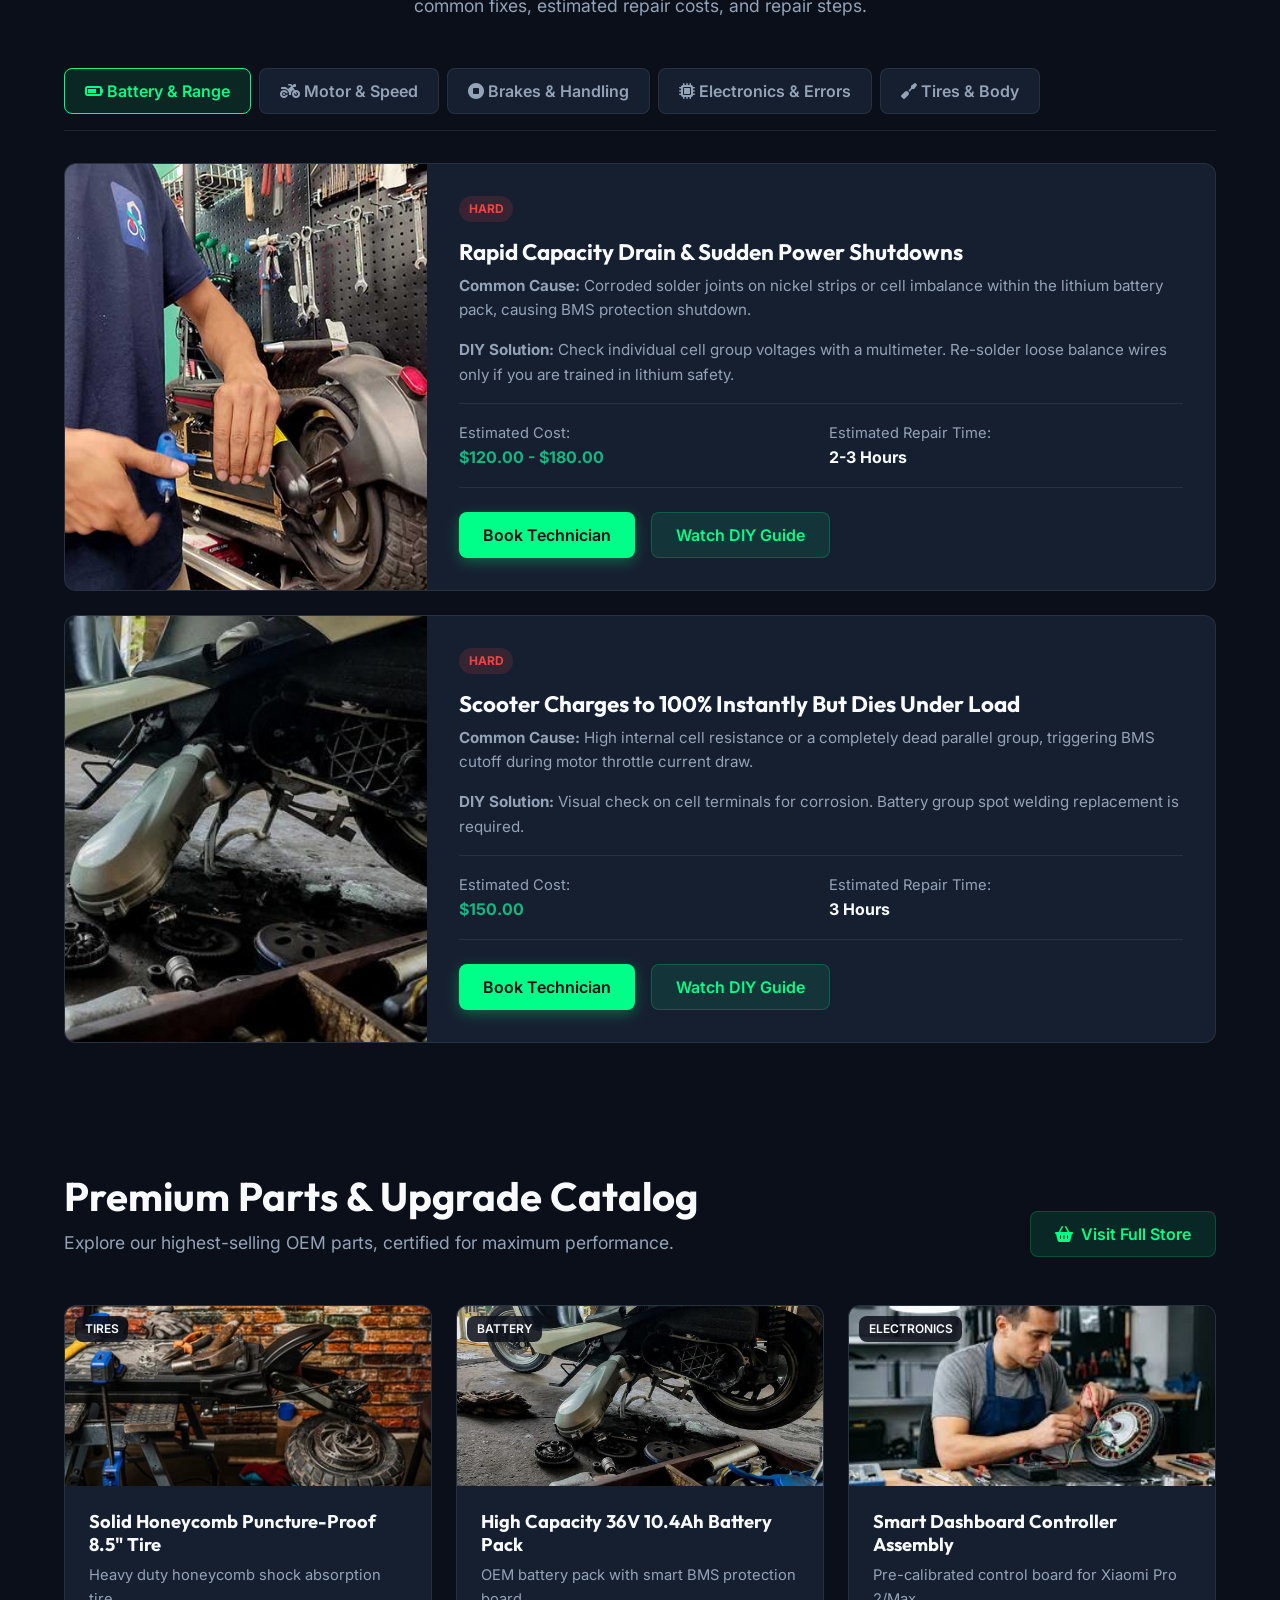
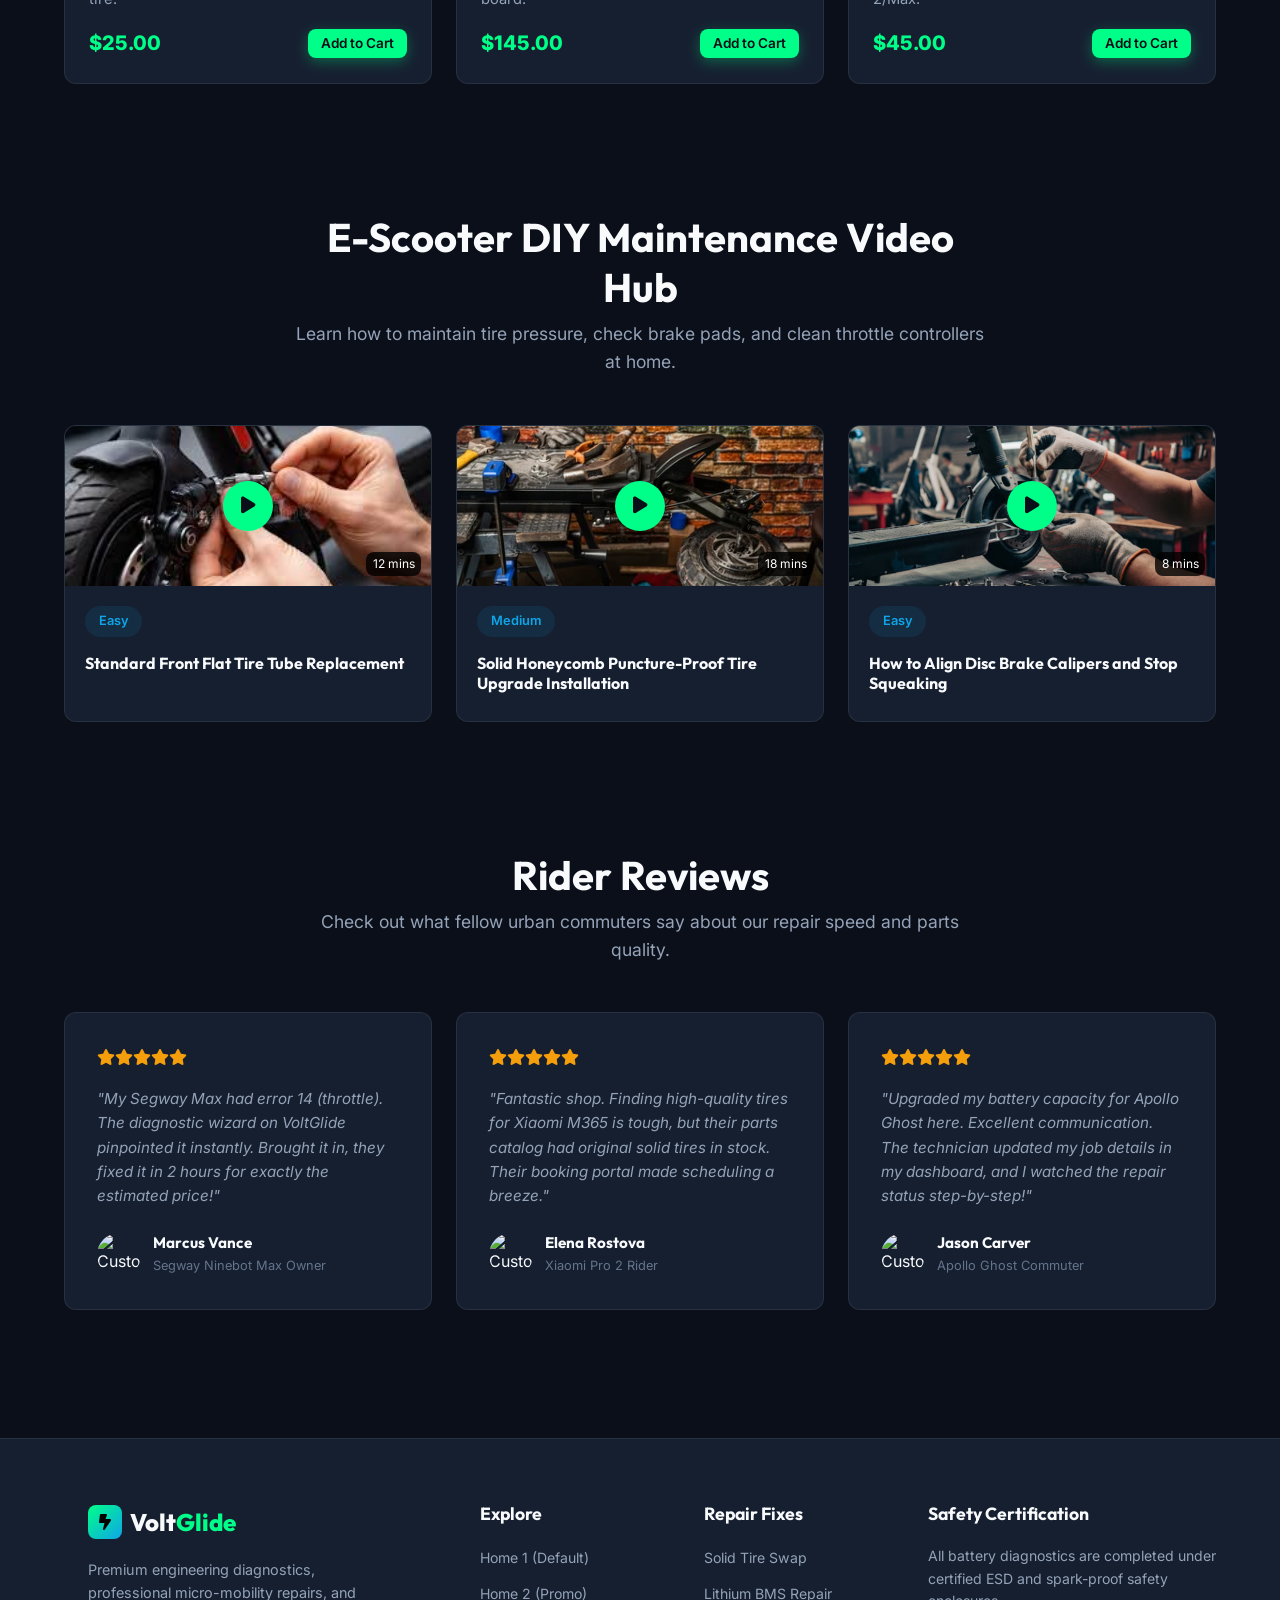
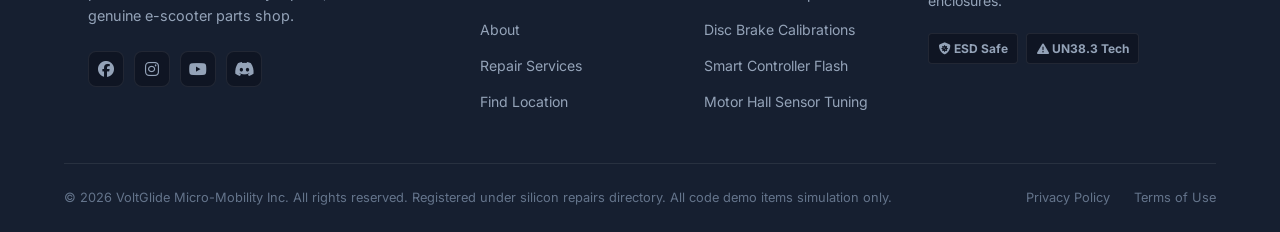
==== commit 36a442b9: "Add Multi-Page Architecture, VoltGlide specific content and functionality" ====
--- a/index.html
+++ b/index.html
@@ -3,7 +3,7 @@
 <head>
     <meta charset="UTF-8">
     <meta name="viewport" content="width=device-width, initial-scale=1.0">
-    <title>VoltGlide | E-Scooter Repair & Parts Shop</title>
+    <title>VoltGlide | E-Scooter Repair &amp; Parts Shop</title>
     <link rel="icon" type="image/svg+xml" href="data:image/svg+xml,%3Csvg xmlns='http://www.w3.org/2000/svg' viewBox='0 0 24 24' fill='%2300ff88'%3E%3Cpath d='M12 2L3.5 14h6.5v8l8.5-12h-6.5z'/%3E%3C/svg%3E">
     <meta name="description" content="Premium E-Scooter diagnostic guides, repair booking, parts catalog, and DIY guides. Keep your e-scooter running like new.">
     <!-- Google Fonts -->
@@ -25,7 +25,7 @@
         <div class="header-container">
             <!-- Left: Logo -->
             <div class="logo-area">
-                <a href="#" class="logo-link" onclick="navigateTo('home1')">
+                <a href="index.html" class="logo-link">
                     <span class="logo-icon"><i class="fa-solid fa-bolt-lightning"></i></span>
                     <span class="logo-text">Volt<span class="highlight">Glide</span></span>
                 </a>
@@ -34,24 +34,32 @@
             <!-- Center: Navigation Menu -->
             <nav class="nav-menu" id="navMenu">
                 <ul class="nav-list">
-                    <!-- Home Dropdown -->
                     <li class="nav-item has-dropdown">
-                        <a href="#" class="nav-link" onclick="event.preventDefault()">
+                        <a href="#" class="nav-link active" onclick="event.preventDefault()">
                             Home <i class="fa-solid fa-chevron-down dropdown-arrow"></i>
                         </a>
                         <ul class="dropdown-menu">
-                            <li><a href="#" class="dropdown-link" onclick="navigateTo('home1')">Home 1</a></li>
-                            <li><a href="#" class="dropdown-link" onclick="navigateTo('home2')">Home 2</a></li>
+                            <li><a href="index.html" class="dropdown-link">Home 1</a></li>
+                            <li><a href="home2.html" class="dropdown-link">Home 2</a></li>
                         </ul>
                     </li>
                     <li class="nav-item">
-                        <a href="#" class="nav-link" onclick="navigateTo('about')">About Us</a>
+                        <a href="about.html" class="nav-link">About</a>
                     </li>
                     <li class="nav-item">
-                        <a href="#" class="nav-link" onclick="navigateTo('services')">Services</a>
+                        <a href="services.html" class="nav-link">Services</a>
                     </li>
                     <li class="nav-item">
-                        <a href="#" class="nav-link" onclick="navigateTo('contact')">Contact</a>
+                        <a href="pricing.html" class="nav-link">Pricing</a>
+                    </li>
+                    <li class="nav-item">
+                        <a href="parts-shop.html" class="nav-link">Shop</a>
+                    </li>
+                    <li class="nav-item">
+                        <a href="blog.html" class="nav-link">Blog</a>
+                    </li>
+                    <li class="nav-item">
+                        <a href="contact.html" class="nav-link">Contact</a>
                     </li>
                     <!-- Dashboard Dropdown -->
                     <li class="nav-item has-dropdown">
@@ -59,8 +67,8 @@
                             Dashboard <i class="fa-solid fa-chevron-down dropdown-arrow"></i>
                         </a>
                         <ul class="dropdown-menu">
-                            <li><a href="#" class="dropdown-link" onclick="navigateTo('user-dashboard')">User Dashboard</a></li>
-                            <li><a href="#" class="dropdown-link" onclick="navigateTo('admin-dashboard')">Admin Dashboard</a></li>
+                            <li><a href="user-dashboard.html" class="dropdown-link">User Dashboard</a></li>
+                            <li><a href="admin-dashboard.html" class="dropdown-link">Admin Dashboard</a></li>
                         </ul>
                     </li>
                 </ul>
@@ -80,7 +88,7 @@
                 </button>
 
                 <!-- Login Button -->
-                <button id="login-nav-btn" class="login-btn" onclick="navigateTo('login')">
+                <button id="login-nav-btn" class="login-btn" onclick="window.location.href='login.html'">
                     <i class="fa-solid fa-user-lock btn-icon"></i>
                     <span class="btn-text">Login</span>
                 </button>
@@ -108,18 +116,27 @@
                         <i class="fa-solid fa-chevron-down mobile-dropdown-arrow"></i>
                     </button>
                     <ul class="mobile-dropdown-menu">
-                        <li><a href="#" class="mobile-dropdown-link" onclick="navigateTo('home1')">Home 1</a></li>
-                        <li><a href="#" class="mobile-dropdown-link" onclick="navigateTo('home2')">Home 2</a></li>
+                        <li><a href="index.html" class="mobile-dropdown-link">Home 1</a></li>
+                        <li><a href="home2.html" class="mobile-dropdown-link">Home 2</a></li>
                     </ul>
                 </li>
                 <li class="mobile-nav-item">
-                    <a href="#" class="mobile-link" onclick="navigateTo('about')">About Us</a>
+                    <a href="about.html" class="mobile-link">About</a>
                 </li>
                 <li class="mobile-nav-item">
-                    <a href="#" class="mobile-link" onclick="navigateTo('services')">Services</a>
+                    <a href="services.html" class="mobile-link">Services</a>
                 </li>
                 <li class="mobile-nav-item">
-                    <a href="#" class="mobile-link" onclick="navigateTo('contact')">Contact</a>
+                    <a href="pricing.html" class="mobile-link">Pricing</a>
+                </li>
+                <li class="mobile-nav-item">
+                    <a href="parts-shop.html" class="mobile-link">Shop</a>
+                </li>
+                <li class="mobile-nav-item">
+                    <a href="blog.html" class="mobile-link">Blog</a>
+                </li>
+                <li class="mobile-nav-item">
+                    <a href="contact.html" class="mobile-link">Contact</a>
                 </li>
                 <!-- Dashboard Option with Dropdown -->
                 <li class="mobile-nav-item mobile-has-dropdown">
@@ -128,8 +145,8 @@
                         <i class="fa-solid fa-chevron-down mobile-dropdown-arrow"></i>
                     </button>
                     <ul class="mobile-dropdown-menu">
-                        <li><a href="#" class="mobile-dropdown-link" onclick="navigateTo('user-dashboard')">User Dashboard</a></li>
-                        <li><a href="#" class="mobile-dropdown-link" onclick="navigateTo('admin-dashboard')">Admin Dashboard</a></li>
+                        <li><a href="user-dashboard.html" class="mobile-dropdown-link">User Dashboard</a></li>
+                        <li><a href="admin-dashboard.html" class="mobile-dropdown-link">Admin Dashboard</a></li>
                     </ul>
                 </li>
             </ul>
@@ -150,7 +167,7 @@
                 </div>
                 
                 <!-- Login Button -->
-                <button id="mobile-login-btn" class="login-btn mobile-login-btn" onclick="navigateTo('login')">
+                <button id="mobile-login-btn" class="login-btn mobile-login-btn" onclick="window.location.href='login.html'">
                     <i class="fa-solid fa-user-lock btn-icon"></i>
                     <span class="btn-text">Login</span>
                 </button>
@@ -159,9 +176,7 @@
     </div>
 
 
-    <!-- ==============================================
-         HOME 1 VIEW: Landing Page Default
-         ============================================== -->
+    <!-- HOME 1 VIEW: Landing Page Default -->
     <main id="home1-view" class="view-container">
         <!-- Hero Section -->
         <section class="hero-section">
@@ -188,7 +203,7 @@
                         <span class="badge-icon"><i class="fa-solid fa-shield-halved"></i></span>
                         <div>
                             <h4>12-Month Warranty</h4>
-                            <p>On all parts & services</p>
+                            <p>On all parts &amp; services</p>
                         </div>
                     </div>
                 </div>
@@ -238,19 +253,19 @@
                     <!-- Symptoms Selector -->
                     <div class="symptom-selector">
                         <button class="symptom-tab active" onclick="filterDiagnostics('battery', this)">
-                            <i class="fa-solid fa-battery-three-quarters"></i> Battery & Range
+                            <i class="fa-solid fa-battery-three-quarters"></i> Battery &amp; Range
                         </button>
                         <button class="symptom-tab" onclick="filterDiagnostics('motor', this)">
-                            <i class="fa-solid fa-motorcycle"></i> Motor & Speed
+                            <i class="fa-solid fa-motorcycle"></i> Motor &amp; Speed
                         </button>
                         <button class="symptom-tab" onclick="filterDiagnostics('brakes', this)">
-                            <i class="fa-solid fa-circle-stop"></i> Brakes & Handling
+                            <i class="fa-solid fa-circle-stop"></i> Brakes &amp; Handling
                         </button>
                         <button class="symptom-tab" onclick="filterDiagnostics('electronics', this)">
-                            <i class="fa-solid fa-microchip"></i> Electronics & Errors
+                            <i class="fa-solid fa-microchip"></i> Electronics &amp; Errors
                         </button>
                         <button class="symptom-tab" onclick="filterDiagnostics('body', this)">
-                            <i class="fa-solid fa-screwdriver"></i> Tires & Body
+                            <i class="fa-solid fa-screwdriver"></i> Tires &amp; Body
                         </button>
                     </div>
 
@@ -267,10 +282,10 @@
             <div class="section-container">
                 <div class="section-header split">
                     <div>
-                        <h2 class="section-title">Premium Parts & Upgrade Catalog</h2>
+                        <h2 class="section-title">Premium Parts &amp; Upgrade Catalog</h2>
                         <p class="section-subtitle font-sm">Explore our highest-selling OEM parts, certified for maximum performance.</p>
                     </div>
-                    <button class="btn btn-secondary" onclick="navigateToDashboardShop()"><i class="fa-solid fa-basket-shopping"></i> Visit Full Store</button>
+                    <button class="btn btn-secondary" onclick="window.location.href='user-dashboard.html'"><i class="fa-solid fa-basket-shopping"></i> Visit Full Store</button>
                 </div>
                 <div class="parts-grid-preview" id="parts-preview-container">
                     <!-- Loaded dynamically via Javascript -->
@@ -338,1457 +353,13 @@
     </main>
 
 
-    <!-- ==============================================
-         HOME 2 VIEW: Promotional & Cost Estimator
-         ============================================== -->
-    <main id="home2-view" class="view-container hidden">
-        <!-- Interactive Hero & Hero Image -->
-        <section class="hero-section alt-hero">
-            <div class="section-container grid-2">
-                <div class="hero-content">
-                    <div class="badge-pill secondary blinking-text"><i class="fa-solid fa-bolt"></i> Welcome to VoltGlide Heroes</div>
-                    <h1 class="hero-title">Transparent Pricing.<br><span class="gradient-text-alt">Zero Guesswork.</span></h1>
-                    <p class="hero-desc">Tired of surprise repair invoices? Choose your electric scooter model and service needs below for a clear quote and fast booking.</p>
-                </div>
-                <div class="hero-image-container">
-                    <img src="./hero22.jpg" alt="Electric scooter repair hero image" class="hero-img">
-                </div>
-            </div>
-        </section>
-
-        <!-- How it Works section -->
-        <section class="how-it-works">
-            <div class="section-container">
-                <div class="section-header center">
-                    <h2 class="section-title">The VoltGlide Repair Protocol</h2>
-                    <p class="section-subtitle">How we repair your e-scooter from intake to test ride.</p>
-                </div>
-                <div class="steps-grid">
-                        <div class="step-card">
-                        <div class="step-num">01</div>
-                        <h3>Digital Intake & Diagnosis</h3>
-                        <p>Submit your repair request online or bring your scooter to our lab. We inspect battery health, controller firmware, and mechanical wear with digital precision.</p>
-                    </div>
-                    <div class="step-card">
-                        <div class="step-num">02</div>
-                        <h3>Status Log Tracking</h3>
-                        <p>Every repair is tracked by ticket. Get live updates from drop-off through diagnostics, repair, and final quality review.</p>
-                    </div>
-                    <div class="step-card">
-                        <div class="step-num">03</div>
-                        <h3>Certified Repair Execution</h3>
-                        <p>Our technicians replace worn batteries, calibrate controllers, and fix hubs using OEM parts and safety-tested procedures.</p>
-                    </div>
-                    <div class="step-card">
-                        <div class="step-num">04</div>
-                        <h3>Final Safety & Test Ride</h3>
-                        <p>After repair, we perform a full safety inspection and a short ride test to ensure your scooter is road-ready and reliable.</p>
-                    </div>
-                </div>
-            </div>
-        </section>
-
-        <!-- E-Scooter Health Score Calculator -->
-        <section class="health-calculator-section">
-            <div class="section-container grid-2">
-                <div class="health-image-container">
-                    <img src="./e2.webp" alt="Scooter Diagnostics Check" class="health-img">
-                </div>
-                <div class="health-calc-card glass-card">
-                    <h3><i class="fa-solid fa-heart-pulse card-icon-blue"></i> Scooter Health & Range Score</h3>
-                    <p class="card-subtitle">Answer these questions to estimate your battery capacity and general mechanical condition.</p>
-                    <form id="health-calculator-form" onsubmit="event.preventDefault()">
-                        <div class="form-group">
-                            <label for="health-mileage">Approximate Mileage (Total Odometer)</label>
-                            <select id="health-mileage">
-                                <option value="100">Less than 300 miles (New condition)</option>
-                                <option value="85">300 to 1,000 miles (Moderate wear)</option>
-                                <option value="60">1,000 to 2,500 miles (Needs inspection)</option>
-                                <option value="40">More than 2,500 miles (High wear)</option>
-                            </select>
-                        </div>
-                        <div class="form-group">
-                            <label for="health-battery">Battery Charging Frequency</label>
-                            <select id="health-battery">
-                                <option value="100">Charged daily / kept between 20-80%</option>
-                                <option value="80">Charged to 100% and left plugged in</option>
-                                <option value="60">Drained to 0% frequently before charge</option>
-                                <option value="45">Left in storage uncharged for weeks</option>
-                            </select>
-                        </div>
-                        <div class="form-group">
-                            <label for="health-riding">Primary Riding Conditions</label>
-                            <select id="health-riding">
-                                <option value="100">Smooth flat pavements (Dry weather)</option>
-                                <option value="85">Cobblestones / bumpy streets</option>
-                                <option value="70">Wet terrain / light rain commuter</option>
-                                <option value="50">Off-road / heavy water puddles</option>
-                            </select>
-                        </div>
-                        <button class="btn btn-secondary btn-full" onclick="calculateHealthScore()"><i class="fa-solid fa-microchip"></i> Analyze Health Score</button>
-                    </form>
-
-                    <!-- Health Score Results -->
-                    <div id="health-result-box" class="health-result-box hidden">
-                        <div class="health-progress-ring">
-                            <div class="health-score-val" id="health-score-num">85%</div>
-                        </div>
-                        <div class="health-text-desc">
-                            <h4 id="health-status-title">Excellent Health</h4>
-                            <p id="health-status-desc">Your scooter's battery cells and mechanical components are operating efficiently. Keep maintaining tire pressure!</p>
-                        </div>
-                    </div>
-                </div>
-            </div>
-        </section>
-
-        <!-- Fleet Repair Services promo -->
-        <section class="fleet-repair-promo">
-            <div class="section-container grid-2-align-center">
-                <div class="fleet-content">
-                    <span class="badge-pill"><i class="fa-solid fa-building-circle-check"></i> Commercial Fleet Repairs</span>
-                    <h2>Own a Scooter Rental Fleet or Delivery Business?</h2>
-                    <p>We provide enterprise service agreements for delivery agencies, rental networks, and local businesses. Keep your delivery scooters on the street with prioritised parts replacement and weekly inspections.</p>
-                    <ul class="fleet-list">
-                        <li><i class="fa-solid fa-check text-green"></i> Wholesale Pricing on Tires and Brake Pads</li>
-                        <li><i class="fa-solid fa-check text-green"></i> 24-Hour Express Turnaround for Fleet Accounts</li>
-                        <li><i class="fa-solid fa-check text-green"></i> Mobile Technician dispatching for simple tasks</li>
-                    </ul>
-                    <button class="btn btn-primary" onclick="navigateTo('contact')">Contact Fleet Team</button>
-                </div>
-                <div class="fleet-image">
-                    <img src="./e11.jpg" alt="Commercial Fleet Repair Center" class="rounded-img">
-                </div>
-            </div>
-        </section>
-
-        <!-- Frequently Asked Questions Accordion -->
-        <section class="faq-section">
-            <div class="section-container">
-                <div class="section-header center">
-                    <h2 class="section-title">Common Rider Inquiries</h2>
-                    <p class="section-subtitle">Find immediate answers to battery issues, warranties, and custom firmware flash options.</p>
-                </div>
-                <div class="faq-accordion-container">
-                    <div class="faq-item">
-                        <button class="faq-question" onclick="toggleFaq(this)">
-                            <span>How long does a solid tire conversion take?</span>
-                            <i class="fa-solid fa-plus faq-icon"></i>
-                        </button>
-                        <div class="faq-answer">
-                            <p>Solid tire replacements require high-pressure hydraulic presses. Standard installations take about 1.5 to 2 hours per wheel. We recommend solid conversions to riders tired of constant flat tires on glass-prone urban pavements.</p>
-                        </div>
-                    </div>
-                    <div class="faq-item">
-                        <button class="faq-question" onclick="toggleFaq(this)">
-                            <span>My scooter shows 'Error 15' on the screen. What does it mean?</span>
-                            <i class="fa-solid fa-plus faq-icon"></i>
-                        </button>
-                        <div class="faq-answer">
-                            <p>Error 15 is typically a hall sensor issue inside your brake lever assembly. It means the controller cannot read the throttle or brake's magnetic signal. Our technicians can replace the brake sensor or the entire brake lever assembly within 45 minutes.</p>
-                        </div>
-                    </div>
-                    <div class="faq-item">
-                        <button class="faq-question" onclick="toggleFaq(this)">
-                            <span>Do you repair custom batteries or BMS controllers?</span>
-                            <i class="fa-solid fa-plus faq-icon"></i>
-                        </button>
-                        <div class="faq-answer">
-                            <p>Yes. Our electronics chamber is fully equipped to solder BMS (Battery Management System) boards, re-weld disconnected battery cells, and replace blown fuses on custom lithium-ion battery packs safely.</p>
-                        </div>
-                    </div>
-                </div>
-            </div>
-        </section>
-    </main>
-
-
-    <!-- ==============================================
-         ABOUT US VIEW
-         ============================================== -->
-    <main id="about-view" class="view-container hidden">
-        <!-- Hero Section -->
-        <section class="about-hero">
-            <div class="section-container grid-2-align-center">
-                <div class="about-hero-content">
-                    <span class="badge-pill"><i class="fa-solid fa-history"></i> Our Commute Journey</span>
-                    <h1 class="about-title">Pioneering Urban Micro-Mobility Care</h1>
-                    <p class="about-desc">Founded in 2019, VoltGlide started as a small local garage fixing flat tires for early e-scooter riders. As electric commuting exploded, we engineered professional-grade electronic diagnostics systems to handle controller chips, custom firmware calibrations, and advanced high-capacity lithium battery welding.</p>
-                    <p class="about-desc">Today, we are the leading urban micro-mobility repair laboratory, dedicated to keeping riders moving cleanly, safely, and cost-effectively.</p>
-                </div>
-                <div class="about-hero-img-box">
-                    <img src="./Ab.jpg" alt="VoltGlide Workshop" class="about-main-img">
-                </div>
-            </div>
-        </section>
-
-        <!-- Stats Section -->
-        <section class="about-stats-section">
-            <div class="section-container">
-                <div class="stats-grid">
-                    <div class="stat-card-box">
-                        <h3>18,500+</h3>
-                        <p>Scooters Serviced</p>
-                    </div>
-                    <div class="stat-card-box">
-                        <h3>99.2%</h3>
-                        <p>Satisfaction Rating</p>
-                    </div>
-                    <div class="stat-card-box">
-                        <h3>12 Months</h3>
-                        <p>Warranty Protection</p>
-                    </div>
-                    <div class="stat-card-box">
-                        <h3>14 Core</h3>
-                        <p>Brands Supported</p>
-                    </div>
-                </div>
-            </div>
-        </section>
-
-        <!-- Team Section -->
-        <section class="team-section">
-            <div class="section-container">
-                <div class="section-header center">
-                    <h2 class="section-title">Our Master Mechanics & Specialists</h2>
-                    <p class="section-subtitle">Meet the electronics engineers and mechanical wizards who inspect and tune your rides.</p>
-                </div>
-                <div class="team-grid">
-                    <div class="team-card">
-                        <img src="./malw2.jpg" alt="Team Lead" class="team-avatar">
-                        <h3>Sergei Volkov</h3>
-                        <p class="team-role">Founder & Chief Electronics Tech</p>
-                        <p class="team-bio">Specialist in BMS diagnostics, custom firmware configuration, and battery cell mapping.</p>
-                    </div>
-                    <div class="team-card">
-                        <img src="https://images.unsplash.com/photo-1573496359142-b8d87734a5a2?auto=format&fit=crop&q=80&w=200" alt="Technician" class="team-avatar">
-                        <h3>Rachel Miller</h3>
-                        <p class="team-role">Lead Mechanical Specialist</p>
-                        <p class="team-bio">Tire conversion guru, brake bleeding expert, and structural frame safety analyst.</p>
-                    </div>
-                    <div class="team-card">
-                        <img src="./male2.jpg" alt="Technician" class="team-avatar">
-                        <h3>Akira Sato</h3>
-                        <p class="team-role">Controller Diagnostics Engineer</p>
-                        <p class="team-bio">Specialist in brushless hub motor rewiring and hall-sensor board debugging.</p>
-                    </div>
-                </div>
-            </div>
-        </section>
-
-        <!-- Laboratory Safety Showoff -->
-        <section class="lab-safety-section">
-            <div class="section-container grid-2-align-center">
-                <div class="lab-image">
-                    <img src="./e7.webp" alt="VoltGlide Laboratory Testing Chamber" class="rounded-img">
-                </div>
-                <div class="lab-content">
-                    <h2>Our Static-Free Electronics Laboratory</h2>
-                    <p>Unlike standard bicycle repair shops, VoltGlide runs a clean room chamber dedicated exclusively to micro-electronics repair. We solder under stereo microscopes, use digital oscilloscopes to inspect controller signals, and execute battery cycle-capacity load testing inside safety-certified steel battery chambers.</p>
-                    <p>Your scooter's electronic heart is highly sensitive. We protect it from ESD damage, incorrect voltage spikes, and improper thermal sealings.</p>
-                </div>
-            </div>
-        </section>
-
-        <!-- Core Values Section (About 1) -->
-        <section class="about-values-section">
-            <div class="section-container">
-                <div class="section-header center">
-                    <h2 class="section-title">Core Values We Solder By</h2>
-                    <p class="section-subtitle">The principles that guide our technical laboratory and customer service standards.</p>
-                </div>
-                <div class="features-grid">
-                    <div class="feature-card glass-card">
-                        <div class="feature-icon"><i class="fa-solid fa-shield-halved text-green"></i></div>
-                        <h3>Lithium Safety Absolute</h3>
-                        <p>All battery diagnostics and balance welding are completed inside fireproof steel enclosures under static-free conditions.</p>
-                    </div>
-                    <div class="feature-card glass-card">
-                        <div class="feature-icon"><i class="fa-solid fa-leaf text-green"></i></div>
-                        <h3>E-Waste Reduction</h3>
-                        <p>We actively salvage circuit board components and correctly recycle lithium cells, minimizing local urban e-waste footprint.</p>
-                    </div>
-                    <div class="feature-card glass-card">
-                        <div class="feature-icon"><i class="fa-solid fa-scale-balanced text-green"></i></div>
-                        <h3>Honest Appraisals</h3>
-                        <p>If your scooter controller doesn't need to be replaced, we don't bill you. We repair rather than discard whenever possible.</p>
-                    </div>
-                    <div class="feature-card glass-card">
-                        <div class="feature-icon"><i class="fa-solid fa-handshake text-green"></i></div>
-                        <h3>Transparent Service Guarantees</h3>
-                        <p>Every repair includes clear pricing and service promises so you know exactly what is covered and what to expect.</p>
-                    </div>
-                </div>
-            </div>
-        </section>
-
-        <!-- Green Impact Calculator Section (About 2) -->
-        <section class="green-impact-section">
-            <div class="section-container grid-2-align-center">
-                <div class="green-content">
-                    <span class="badge-pill secondary"><i class="fa-solid fa-leaf"></i> Interactive Eco-Tracker</span>
-                    <h2>Track Your Carbon Reduction Impact</h2>
-                    <p>Electric scooters are one of the most carbon-efficient transit options. Slide your daily commute mileage below to calculate your estimated annual CO2 emissions savings and green offset impact compared to a gasoline car.</p>
-                    
-                    <div class="calculator-slider-box margin-top-md">
-                        <label for="green-mileage-range">Your Daily Commute Distance: <strong id="green-miles-val">15 miles</strong></label>
-                        <input type="range" id="green-mileage-range" min="2" max="60" value="15" class="green-slider" oninput="updateGreenImpact()">
-                    </div>
-                    
-                    <div class="green-results-grid margin-top-md">
-                        <div class="green-result-card">
-                            <span class="result-number text-green" id="green-co2-val">1,240 lbs</span>
-                            <span class="result-label">CO2 Saved / Year</span>
-                        </div>
-                        <div class="green-result-card">
-                            <span class="result-number text-green" id="green-trees-val">14 Trees</span>
-                            <span class="result-label">Trees Equivalent Offset</span>
-                        </div>
-                    </div>
-                </div>
-                <div class="green-visual">
-                    <img src="./e12.jpg" alt="Eco Ride Energy Saved" class="rounded-img">
-                </div>
-            </div>
-        </section>
-
-        <!-- VoltGlide Innovation Timeline Section (About 3) -->
-        <section class="about-timeline-section">
-            <div class="section-container">
-                <div class="section-header center">
-                    <h2 class="section-title">Milestones & Technical Evolution</h2>
-                    <p class="section-subtitle">From a small flat-tire fixing garage to a certified micro-mobility laboratory.</p>
-                </div>
-                <div class="timeline-container">
-                    <div class="timeline-item">
-                        <div class="timeline-marker">2019</div>
-                        <div class="timeline-content glass-card">
-                            <h3>Humble Intake Garage</h3>
-                            <p>VoltGlide launches in a small storefront in Silicon District, focusing on standard tube replacements and brake pads alignment.</p>
-                        </div>
-                    </div>
-                    <div class="timeline-item">
-                        <div class="timeline-marker">2021</div>
-                        <div class="timeline-content glass-card">
-                            <h3>BMS Diagnostics Upgrade</h3>
-                            <p>We designed our proprietary computer-connected BMS diagnostics box to identify faulty lithium cells without complete pack dismantling.</p>
-                        </div>
-                    </div>
-                    <div class="timeline-item">
-                        <div class="timeline-marker">2023</div>
-                        <div class="timeline-content glass-card">
-                            <h3>UN38.3 Safe Chambers</h3>
-                            <p>Installed professional static-free workbenches and steel-chamber load testing bays for maximum safety during electric repairs.</p>
-                        </div>
-                    </div>
-                    <div class="timeline-item">
-                        <div class="timeline-marker">2025</div>
-                        <div class="timeline-content glass-card">
-                            <h3>15,000+ Commutes Serviced</h3>
-                            <p>Secured partnerships with fleet delivery operators and built our interactive digital booking platform for public retail riders.</p>
-                        </div>
-                    </div>
-                </div>
-            </div>
-        </section>
-    </main>
-
-
-    <!-- ==============================================
-         SERVICES & PRICING
-         ============================================== -->
-    <main id="services-view" class="view-container hidden">
-        <!-- Main Services Hero -->
-        <section class="services-main-hero">
-            <div class="section-container grid-2-align-center">
-                <div class="services-hero-text">
-                    <span class="badge-pill"><i class="fa-solid fa-screwdriver-wrench text-green"></i> Professional Care</span>
-                    <h1 class="services-hero-title">Electric Scooter Service Packages</h1>
-                    <p class="services-hero-desc">We offer specialized electronics diagnostics, mechanical upgrades, and certified lithium battery repairs. Check our transparent pricing and book a service below.</p>
-                    <div class="hero-actions">
-                        <button class="btn btn-primary" onclick="scrollToElement('pricing-table-section')"><i class="fa-solid fa-magnifying-glass"></i> View Price Directory</button>
-                        <button class="btn btn-secondary" onclick="openBookingModal()"><i class="fa-solid fa-calendar-check"></i> Book Intake Slot</button>
-                    </div>
-                </div>
-                <div class="services-hero-visual">
-                    <img src="./ser.jpg" alt="Scooter parts overhaul" class="rounded-img">
-                </div>
-            </div>
-        </section>
-
-        <!-- Services Grid List -->
-        <section class="services-hero">
-            <div class="section-container">
-                <div class="section-header center">
-                    <span class="badge-pill"><i class="fa-solid fa-cogs"></i> Technical Packages</span>
-                    <h2 class="services-title">Repair Packages & Diagnostic Rates</h2>
-                    <p class="services-desc">From flat tire conversion to advanced electronic board re-soldering, select the service you need.</p>
-                </div>
-                <div class="services-grid-list">
-                    <div class="service-list-card">
-                        <div class="card-image-box">
-                            <img src="./e4.jpg" alt="Tire & Wheel Repair">
-                        </div>
-                        <div class="card-details">
-                            <h3>Tire & Tubeless Conversions</h3>
-                            <p>Flat tires are the most common issue. We mount replacement tubes, fit puncture-proof solid tires, and offer tubeless gel seals for tubeless rims.</p>
-                            <span class="price-indicator">From $50.00</span>
-                        </div>
-                    </div>
-                    <div class="service-list-card">
-                        <div class="card-image-box">
-                            <img src="./e5.jpg" alt="Battery Diagnostic">
-                        </div>
-                        <div class="card-details">
-                            <h3>Battery BMS Diagnostics</h3>
-                            <p>Fix range drops and battery power cuts. We replace faulty BMS chips, test individual cells, replace terminal connections, and build high-capacity battery packs.</p>
-                            <span class="price-indicator">From $85.00</span>
-                        </div>
-                    </div>
-                    <div class="service-list-card">
-                        <div class="card-image-box">
-                            <img src="./e6.png" alt="Brakes Tuning">
-                        </div>
-                        <div class="card-details">
-                            <h3>Brake Overhaul & Calibration</h3>
-                            <p>Commuting safely requires excellent stopping power. We calibrate disc calipers, swap worn brake pads, bleed hydraulic fluids, and replace bent brake rotors.</p>
-                            <span class="price-indicator">From $45.00</span>
-                        </div>
-                    </div>
-                </div>
-            </div>
-        </section>
-
-        <!-- Detailed Price List (Searchable Table) -->
-        <section class="price-table-section" id="pricing-table-section">
-            <div class="section-container">
-                <div class="section-header split">
-                    <div>
-                        <h2>Detailed Price List Directory</h2>
-                        <p class="section-subtitle font-sm">Search our standard labor fees. Custom repairs are billed at $65/hour.</p>
-                    </div>
-                    <div class="table-search-box">
-                        <i class="fa-solid fa-magnifying-glass search-icon"></i>
-                        <input type="text" id="price-search-input" placeholder="Search service, e.g. tire..." onkeyup="searchPriceTable()">
-                    </div>
-                </div>
-                <div class="table-responsive">
-                    <table class="pricing-table" id="pricing-table">
-                        <thead>
-                            <tr>
-                                <th>Category</th>
-                                <th>Service Description</th>
-                                <th>Est. Duration</th>
-                                <th>Original Parts Included</th>
-                                <th>Pricing</th>
-                                <th>Action</th>
-                            </tr>
-                        </thead>
-                        <tbody>
-                            <tr>
-                                <td>Tires</td>
-                                <td>Solid Puncture-Proof Tire Upgrade (Single)</td>
-                                <td>1.5 Hours</td>
-                                <td>Yes (Premium Solid)</td>
-                                <td class="table-price">$65.00</td>
-                                <td><button class="btn btn-sm btn-primary" onclick="openBookingWithService('Solid Puncture-Proof Tire Upgrade')">Book</button></td>
-                            </tr>
-                            <tr>
-                                <td>Tires</td>
-                                <td>Standard Inner Tube Replacement (Front or Rear)</td>
-                                <td>1.0 Hours</td>
-                                <td>Yes (Thickened Tube)</td>
-                                <td class="table-price">$45.00</td>
-                                <td><button class="btn btn-sm btn-primary" onclick="openBookingWithService('Standard Inner Tube Replacement')">Book</button></td>
-                            </tr>
-                            <tr>
-                                <td>Brakes</td>
-                                <td>Semi-Metallic Brake Pads Replacement (Set of 2)</td>
-                                <td>45 Mins</td>
-                                <td>Yes (Organic Pads)</td>
-                                <td class="table-price">$35.00</td>
-                                <td><button class="btn btn-sm btn-primary" onclick="openBookingWithService('Brake Pads Replacement')">Book</button></td>
-                            </tr>
-                            <tr>
-                                <td>Brakes</td>
-                                <td>Hydraulic System Bleeding & Fluid Flush</td>
-                                <td>1.5 Hours</td>
-                                <td>No (Labor only)</td>
-                                <td class="table-price">$55.00</td>
-                                <td><button class="btn btn-sm btn-primary" onclick="openBookingWithService('Hydraulic Brake Bleeding')">Book</button></td>
-                            </tr>
-                            <tr>
-                                <td>Electronics</td>
-                                <td>Dashboard Screen Replacement & Firmware Flash</td>
-                                <td>1.0 Hours</td>
-                                <td>Yes (OEM Screen)</td>
-                                <td class="table-price">$80.00</td>
-                                <td><button class="btn btn-sm btn-primary" onclick="openBookingWithService('Dashboard Screen Replacement')">Book</button></td>
-                            </tr>
-                            <tr>
-                                <td>Electronics</td>
-                                <td>Smart Controller Chip Assembly (Segway/Xiaomi)</td>
-                                <td>2.0 Hours</td>
-                                <td>Yes (Controller Board)</td>
-                                <td class="table-price">$110.00</td>
-                                <td><button class="btn btn-sm btn-primary" onclick="openBookingWithService('Controller Board Assembly')">Book</button></td>
-                            </tr>
-                            <tr>
-                                <td>Battery</td>
-                                <td>Lithium-ion Pack Diagnostics & Cell Balancing</td>
-                                <td>3.0 Hours</td>
-                                <td>No (Labor only)</td>
-                                <td class="table-price">$120.00</td>
-                                <td><button class="btn btn-sm btn-primary" onclick="openBookingWithService('Battery Cell Diagnostics')">Book</button></td>
-                            </tr>
-                            <tr>
-                                <td>Motor</td>
-                                <td>Hall Sensor Replacement (Brushless Hub Motor)</td>
-                                <td>2.5 Hours</td>
-                                <td>Yes (Hall Sensors)</td>
-                                <td class="table-price">$95.00</td>
-                                <td><button class="btn btn-sm btn-primary" onclick="openBookingWithService('Hall Sensor Replacement')">Book</button></td>
-                            </tr>
-                        </tbody>
-                    </table>
-                </div>
-            </div>
-        </section>
-
-        <!-- Custom Modifications & Performance Upgrades (Services 1) -->
-        <section class="custom-mods-section">
-            <div class="section-container grid-2-align-center">
-                <div class="mods-visual">
-                    <img src="./e8.webp" alt="Scooter speed tuning upgrades" class="rounded-img">
-                </div>
-                <div class="mods-content">
-                    <span class="badge-pill"><i class="fa-solid fa-rocket text-green"></i> Performance Modifications</span>
-                    <h2>Custom Upgrades & High-Speed Tuning</h2>
-                    <p>Want to unlock the full potential of your electric scooter? We offer performance modifications for private property and track use. Our specialists can bypass speed governors, upgrade motors, and install custom suspensions.</p>
-                    <div class="features-grid-mini">
-                        <div class="feature-item-mini">
-                            <i class="fa-solid fa-rocket text-green"></i>
-                            <div>
-                                <h4>Motor Upgrades</h4>
-                                <p>Higher torque and peak watt output brushless motors.</p>
-                            </div>
-                        </div>
-                        <div class="feature-item-mini">
-                            <i class="fa-solid fa-lightbulb text-green"></i>
-                            <div>
-                                <h4>LED Underglow Lighting</h4>
-                                <p>High-visibility under-deck LED installs wired to main battery.</p>
-                            </div>
-                        </div>
-                        <div class="feature-item-mini">
-                            <i class="fa-solid fa-arrows-up-down-left-right text-green"></i>
-                            <div>
-                                <h4>Deck Widening & Suspension</h4>
-                                <p>Premium spring or hydraulic shocks to absorb road vibrations.</p>
-                            </div>
-                        </div>
-                    </div>
-                </div>
-            </div>
-        </section>
-
-        <!-- Service Warranty & SLA Details (Services 2) -->
-        <section class="service-warranty-section">
-            <div class="section-container">
-                <div class="section-header center">
-                    <h2 class="section-title">VoltGlide Worry-Free Guarantee</h2>
-                    <p class="section-subtitle">Every single repair we execute is backed by our full warranty coverage.</p>
-                </div>
-                <div class="features-grid">
-                    <div class="feature-card glass-card">
-                        <div class="feature-icon"><i class="fa-solid fa-calendar-check text-green"></i></div>
-                        <h3>12-Month Parts Warranty</h3>
-                        <p>We stand behind the parts we install. If an OEM battery, controller, or motor fails within a year, we replace it free of charge.</p>
-                    </div>
-                    <div class="feature-card glass-card">
-                        <div class="feature-icon"><i class="fa-solid fa-user-shield text-green"></i></div>
-                        <h3>3-Month Labor Coverage</h3>
-                        <p>If you experience any squeaking, loose bolts, or calibrations issues post-service, bring it in for a free mechanical adjustment.</p>
-                    </div>
-                    <div class="feature-card glass-card">
-                        <div class="feature-icon"><i class="fa-solid fa-circle-exclamation text-green"></i></div>
-                        <h3>What is Covered</h3>
-                        <p>Full warranty covers factory parts failures, soldering joints, and caliper fittings. Does not cover normal tire wear or water damage.</p>
-                    </div>
-                    <div class="feature-card glass-card">
-                        <div class="feature-icon"><i class="fa-solid fa-handshake text-green"></i></div>
-                        <h3>Price Match Guarantee</h3>
-                        <p>We will match any official local repair shop rates for comparable micro-mobility diagnostic services and parts replacements.</p>
-                    </div>
-                </div>
-            </div>
-        </section>
-
-        <!-- Tech Specialization Section (Services 3) -->
-        <section class="tech-spec-section">
-            <div class="section-container grid-2-align-center">
-                <div class="spec-content">
-                    <span class="badge-pill secondary"><i class="fa-solid fa-user-check"></i> Quality Standards</span>
-                    <h2>Certified Tech Specializations</h2>
-                    <p>To ensure high quality, we assign your scooter to a specialist dedicated to that exact type of repair. Check our specialization matrix:</p>
-                    <ul class="spec-list margin-top-md">
-                        <li>
-                            <i class="fa-solid fa-microchip text-green"></i>
-                            <div><strong>Sergei Volkov:</strong> Lithium balancing, capacity diagnostics, controller chip soldering.</div>
-                        </li>
-                        <li>
-                            <i class="fa-solid fa-circle-notch text-green"></i>
-                            <div><strong>Rachel Miller:</strong> Solid tires, tubeless conversions, disc alignment.</div>
-                        </li>
-                        <li>
-                            <i class="fa-solid fa-bolt text-green"></i>
-                            <div><strong>Akira Sato:</strong> Motor rewinding, hall sensors, dashboard software flashes.</div>
-                        </li>
-                    </ul>
-                </div>
-                <div class="spec-visual">
-                    <img src="./e10.jpg" alt="Certified technician repairing scooter controller" class="rounded-img">
-                </div>
-            </div>
-        </section>
-
-        <!-- Repair Turnaround Timeframe SLAs (Services 4) -->
-        <section class="turnaround-sla-section">
-            <div class="section-container">
-                <div class="section-header center">
-                    <h2 class="section-title">Standard Turnaround Service Times</h2>
-                    <p class="section-subtitle">Average durations to help you plan your week while your scooter is in the shop.</p>
-                </div>
-                <div class="stats-grid">
-                    <div class="stat-card-box">
-                        <h3>1-2 Hours</h3>
-                        <p>Flat Tire Replacements</p>
-                    </div>
-                    <div class="stat-card-box">
-                        <h3>2-3 Hours</h3>
-                        <p>Controller Swaps & Flashing</p>
-                    </div>
-                    <div class="stat-card-box">
-                        <h3>24 Hours</h3>
-                        <p>Standard Battery Pack Diagnosis</p>
-                    </div>
-                    <div class="stat-card-box">
-                        <h3>2-3 Days</h3>
-                        <p>Custom Cell Spot-Welding & Balances</p>
-                    </div>
-                </div>
-            </div>
-        </section>
-    </main>
-
-
-    <!-- ==============================================
-         CONTACT US VIEW
-         ============================================== -->
-    <!-- ==============================================
-         CONTACT US VIEW
-         ============================================== -->
-    <main id="contact-view" class="view-container hidden">
-        <!-- Main Contact Hero -->
-        <section class="contact-main-hero">
-            <div class="section-container grid-2-align-center">
-                <div class="contact-hero-text">
-                    <span class="badge-pill"><i class="fa-solid fa-headset text-green"></i> Support Center</span>
-                    <h1 class="contact-hero-title">Connect with VoltGlide Support</h1>
-                    <p class="contact-hero-desc">Have a question about booking, custom parts availability, or need emergency dispatch? We are here to keep your electric scooter running like new.</p>
-                    <div class="hero-actions">
-                        <button class="btn btn-primary" onclick="scrollToElement('contact-form')"><i class="fa-solid fa-envelope"></i> Send Message</button>
-                        <button class="btn btn-secondary" onclick="scrollToElement('contact-form')"><i class="fa-solid fa-location-dot"></i> View Workshop Map</button>
-                    </div>
-                </div>
-                <div class="contact-hero-visual">
-                    <img src="./e6.png" alt="Scooter dashboard and callout care" class="rounded-img">
-                </div>
-            </div>
-        </section>
-
-        <!-- Standard Contact Details and Form -->
-        <section class="contact-section">
-            <div class="section-container grid-2">
-                <!-- Contact info -->
-                <div class="contact-info">
-                    <span class="badge-pill"><i class="fa-solid fa-map-location"></i> Visit Our Shop</span>
-                    <h2 class="contact-title">Let's Get Your Ride Rolling Again</h2>
-                    <p class="contact-desc">Drop by our workshop directly or send us a diagnostic inquiry message. Our typical email response time is under 1 hour during business hours.</p>
-
-                    <div class="contact-detail-list">
-                        <div class="contact-detail-item">
-                            <span class="contact-detail-icon"><i class="fa-solid fa-shop"></i></span>
-                            <div>
-                                <h4>VoltGlide Workshop Center</h4>
-                                <p>102 Cyber Drive, Suite A, Silicon District</p>
-                            </div>
-                        </div>
-                        <div class="contact-detail-item">
-                            <span class="contact-detail-icon"><i class="fa-solid fa-clock"></i></span>
-                            <div>
-                                <h4>Working Hours</h4>
-                                <p>Mon - Fri: 8:00 AM - 7:00 PM <br> Saturday: 9:00 AM - 4:00 PM (Sunday Closed)</p>
-                            </div>
-                        </div>
-                        <div class="contact-detail-item">
-                            <span class="contact-detail-icon"><i class="fa-solid fa-phone"></i></span>
-                            <div>
-                                <h4>Call Technical Support</h4>
-                                <p>+1 (555) 234-BOLT (2658)</p>
-                            </div>
-                        </div>
-                        <div class="contact-detail-item">
-                            <span class="contact-detail-icon"><i class="fa-solid fa-envelope"></i></span>
-                            <div>
-                                <h4>Direct Email Address</h4>
-                                <p>support@voltglide-escooter.com</p>
-                            </div>
-                        </div>
-                    </div>
-                </div>
-
-                <!-- Contact Form Card -->
-                <div class="contact-form-card glass-card">
-                    <h3>Send Us A Message</h3>
-                    <p class="card-subtitle">Have a custom question or need a bulk fleet repair quote?</p>
-                    <form id="contact-form" onsubmit="handleContactSubmit(event)">
-                        <div class="form-group">
-                            <label for="contact-name">Your Full Name</label>
-                            <input type="text" id="contact-name" placeholder="John Doe" required>
-                        </div>
-                        <div class="form-group">
-                            <label for="contact-email">Email Address</label>
-                            <input type="email" id="contact-email" placeholder="john@example.com" required>
-                        </div>
-                        <div class="form-group">
-                            <label for="contact-scooter">Scooter Model</label>
-                            <input type="text" id="contact-scooter" placeholder="Xiaomi Pro 2 (Optional)">
-                        </div>
-                        <div class="form-group">
-                            <label for="contact-message">Describe Your Scooter's Issue</label>
-                            <textarea id="contact-message" rows="4" placeholder="Briefly describe what's wrong (e.g. error code, won't hold charge, flat tire...)" required></textarea>
-                        </div>
-                        <button type="submit" class="btn btn-primary btn-full">Submit Diagnostic Inquiry</button>
-                    </form>
-                </div>
-            </div>
-        </section>
-
-        <!-- Cyber District map removed -->
-
-        <!-- Quick Contact FAQ Accordion (Contact 1) -->
-        <section class="contact-faq-section">
-            <div class="section-container">
-                <div class="section-header center">
-                    <h2 class="section-title">Contact & Visit FAQ</h2>
-                    <p class="section-subtitle">Find immediate logistics info about parking, lounge amenities, and shipping services.</p>
-                </div>
-                <div class="faq-accordion-container">
-                    <div class="faq-item">
-                        <button class="faq-question" onclick="toggleFaq(this)">
-                            <span>Do you accept freight mail-in repairs for other states?</span>
-                            <i class="fa-solid fa-plus faq-icon"></i>
-                        </button>
-                        <div class="faq-answer">
-                            <p>Yes. If you live outside the Silicon District area, you can register a booking through your User Dashboard, package your scooter securely inside a heavy cardboard box, and ship it to our Intake facility. Return shipping rates are flat $45.</p>
-                        </div>
-                    </div>
-                    <div class="faq-item">
-                        <button class="faq-question" onclick="toggleFaq(this)">
-                            <span>Can I wait in the shop while my flat tire is being repaired?</span>
-                            <i class="fa-solid fa-plus faq-icon"></i>
-                        </button>
-                        <div class="faq-answer">
-                            <p>Absolutely. We have a dedicated Rider Lounge overlooking the clean room electronics lab. Enjoy complimentary espresso, high-speed Wi-Fi, and watch our mechanical specialists work on the hydraulic press lines.</p>
-                        </div>
-                    </div>
-                    <div class="faq-item">
-                        <button class="faq-question" onclick="toggleFaq(this)">
-                            <span>Is drive-in parking available for bulk drop-offs?</span>
-                            <i class="fa-solid fa-plus faq-icon"></i>
-                        </button>
-                        <div class="faq-answer">
-                            <p>Yes, we have 4 designated drive-in parking spots directly in front of Bay Door A. You can unload your scooter and bring it straight to the digital intake counter.</p>
-                        </div>
-                    </div>
-                </div>
-            </div>
-        </section>
-
-        <!-- Roadside Assistance / Dispatch Form (Contact 2) -->
-        <section class="roadside-dispatch-section">
-            <div class="section-container grid-2-align-center">
-                <div class="dispatch-content">
-                    <span class="badge-pill"><i class="fa-solid fa-truck-pickup"></i> Rapid Assistance</span>
-                    <h2>Emergency Roadside Breakdown Dispatch</h2>
-                    <p>Scooter broken down on your commute? If you are within 8 miles of our Silicon District workshop, submit an emergency callout. Our mobile technician van can meet you on-site for emergency tire solid swaps, battery jumps, or secure transit pickup.</p>
-                    <div class="dispatch-stats" style="display: flex; flex-wrap: wrap; gap: 2rem; margin-top: 1.5rem;">
-                        <div class="d-stat">
-                            <strong style="display: block; font-size: 2rem; color: var(--primary-color);">15 Mins</strong>
-                            <span style="font-size: 0.85rem; color: var(--text-dim);">Average Dispatch Time</span>
-                        </div>
-                        <div class="d-stat">
-                            <strong style="display: block; font-size: 2rem; color: var(--primary-color);">$35.00</strong>
-                            <span style="font-size: 0.85rem; color: var(--text-dim);">Flat Callout Fee</span>
-                        </div>
-                    </div>
-                </div>
-                <div class="dispatch-form-box glass-card">
-                    <h3>Request Mobile Dispatch</h3>
-                    <p class="card-subtitle">Fill in details for roadside technician arrival.</p>
-                    <form id="dispatch-form" onsubmit="handleDispatchSubmit(event)">
-                        <div class="form-group">
-                            <label for="disp-location">Current Street Intersection / Coordinates</label>
-                            <input type="text" id="disp-location" placeholder="e.g. 5th Ave & Cyber Drive" required>
-                        </div>
-                        <div class="form-group">
-                            <label for="disp-scooter">Scooter Model</label>
-                            <input type="text" id="disp-scooter" placeholder="e.g. Segway F40" required>
-                        </div>
-                        <div class="form-group">
-                            <label for="disp-issue">What happened?</label>
-                            <select id="disp-issue">
-                                <option value="flat">Sudden flat tire puncture</option>
-                                <option value="power">Complete power loss / BMS cutoff</option>
-                                <option value="lock">Electronic lock / dashboard error</option>
-                                <option value="brake">Brake line snapped</option>
-                            </select>
-                        </div>
-                        <button type="submit" class="btn btn-primary btn-full">Dispatch Technician Van</button>
-                    </form>
-                </div>
-            </div>
-        </section>
-
-        <!-- B2B Partner Stations Section (Contact 3) -->
-        <section class="partner-stations-section">
-            <div class="section-container grid-2-align-center">
-                <div class="partner-visual">
-                    <img src="./e11.jpg" alt="Partner workshop center" class="rounded-img">
-                </div>
-                <div class="partner-content">
-                    <span class="badge-pill secondary"><i class="fa-solid fa-handshake"></i> Technical Networks</span>
-                    <h2>Become an Authorized VoltGlide Station</h2>
-                    <p>Own a bicycle or mechanics shop? Partner with VoltGlide to access wholesale OEM parts supply, shared diagnostics software, and qualified customer repair referrals. Help expand clean electric micro-mobility care in your city.</p>
-                    <div class="partner-form-teaser margin-top-md">
-                        <form id="partner-form" onsubmit="event.preventDefault(); showToast('Partner application sent! Our network manager will review within 48h.')">
-                            <div class="grid-2">
-                                <div class="form-group">
-                                    <label for="p-shop-name">Shop Name</label>
-                                    <input type="text" id="p-shop-name" placeholder="Speedy Cycles" required>
-                                </div>
-                                <div class="form-group">
-                                    <label for="p-email">Business Email</label>
-                                    <input type="email" id="p-email" placeholder="manager@speedy.com" required>
-                                </div>
-                            </div>
-                            <button type="submit" class="btn btn-secondary btn-full">Submit Partner Application</button>
-                        </form>
-                    </div>
-                </div>
-            </div>
-        </section>
-
-        <!-- Rider Feedback Survey Section (Contact 4) -->
-        <section class="rider-survey-section">
-            <div class="section-container">
-                <div class="feedback-card-wide glass-card">
-                    <div class="section-header center">
-                        <h2>Rate Your VoltGlide Experience</h2>
-                        <p class="section-subtitle">We continually improve our soldering chambers and calibration dynos based on user logs.</p>
-                    </div>
-                    <form id="survey-form" onsubmit="handleSurveySubmit(event)">
-                        <div class="rating-stars-row" style="display: flex; justify-content: center; gap: 1rem; margin: 1.5rem 0;">
-                            <span class="star-rating" data-val="1" onclick="rateSurveyStars(1)" style="font-size: 2rem; cursor: pointer; color: var(--text-dim); transition: color 0.2s;"><i class="fa-solid fa-star"></i></span>
-                            <span class="star-rating" data-val="2" onclick="rateSurveyStars(2)" style="font-size: 2rem; cursor: pointer; color: var(--text-dim); transition: color 0.2s;"><i class="fa-solid fa-star"></i></span>
-                            <span class="star-rating" data-val="3" onclick="rateSurveyStars(3)" style="font-size: 2rem; cursor: pointer; color: var(--text-dim); transition: color 0.2s;"><i class="fa-solid fa-star"></i></span>
-                            <span class="star-rating" data-val="4" onclick="rateSurveyStars(4)" style="font-size: 2rem; cursor: pointer; color: var(--text-dim); transition: color 0.2s;"><i class="fa-solid fa-star"></i></span>
-                            <span class="star-rating active" data-val="5" onclick="rateSurveyStars(5)" style="font-size: 2rem; cursor: pointer; color: var(--primary-color); transition: color 0.2s;"><i class="fa-solid fa-star"></i></span>
-                        </div>
-                        <div class="form-group margin-top-md">
-                            <label for="survey-comment">What did you like or how can we improve?</label>
-                            <textarea id="survey-comment" rows="3" placeholder="Tell us about repair turnaround, parts availability, or booking convenience..." required></textarea>
-                        </div>
-                        <button type="submit" class="btn btn-primary">Submit Feedback Report</button>
-                    </form>
-                </div>
-            </div>
-        </section>
-    </main>
-
-
-    <!-- ==============================================
-         USER DASHBOARD
-         ============================================== -->
-    <main id="user-dashboard-view" class="view-container hidden">
-        <div class="dashboard-layout">
-            <!-- Sidebar Navigation -->
-            <aside class="dashboard-sidebar">
-                <div class="sidebar-header">
-                    <a href="#" class="logo-link" onclick="navigateTo('home1')">
-                        <span class="logo-icon"><i class="fa-solid fa-bolt-lightning"></i></span>
-                        <span class="logo-text">Volt<span class="highlight">Glide</span></span>
-                    </a>
-                </div>
-                <nav class="sidebar-nav">
-                    <ul>
-                        <li><a href="#" class="sidebar-link active" onclick="switchDashboardTab('overview', this)"><i class="fa-solid fa-chart-line"></i> Overview</a></li>
-                        <li><a href="#" class="sidebar-link" onclick="switchDashboardTab('book', this)"><i class="fa-solid fa-calendar-plus"></i> Book Appointment</a></li>
-                        <li><a href="#" class="sidebar-link" onclick="switchDashboardTab('shop', this)"><i class="fa-solid fa-basket-shopping"></i> Parts Catalog Shop</a></li>
-                        <li><a href="#" class="sidebar-link" onclick="switchDashboardTab('diy', this)"><i class="fa-solid fa-screwdriver-wrench"></i> DIY Videos & Diagnostics</a></li>
-                        <li><a href="#" class="sidebar-link" onclick="navigateTo('profile')"><i class="fa-solid fa-user"></i> Profile</a></li>
-                        <li><a href="#" class="sidebar-link" onclick="logoutUser()"><i class="fa-solid fa-right-from-bracket"></i> Logout</a></li>
-                    </ul>
-                </nav>
-            </aside>
-
-            <!-- Dashboard Content Panels -->
-            <section class="dashboard-content">
-                <!-- Dashboard Content Header (Toggles Bar) -->
-                <div class="dashboard-content-header">
-                    <div class="dashboard-logo-mobile">
-                        <a href="#" class="logo-link" onclick="navigateTo('home1')">
-                            <span class="logo-icon"><i class="fa-solid fa-bolt-lightning"></i></span>
-                            <span class="logo-text">Volt<span class="highlight">Glide</span></span>
-                        </a>
-                    </div>
-                    <div class="dashboard-breadcrumbs">
-                        <span>VoltGlide Portal</span> &gt; <strong id="dash-current-tab-label">Overview</strong>
-                    </div>
-                    <div class="dashboard-header-toggles">
-                        <!-- Theme Toggle Button -->
-                        <button class="theme-btn dashboard-theme-btn" onclick="toggleTheme()" aria-label="Toggle Theme">
-                            <span class="theme-icon-light"><i class="fa-solid fa-sun"></i></span>
-                            <span class="theme-icon-dark"><i class="fa-solid fa-moon"></i></span>
-                        </button>
-                        <!-- LTR/RTL Toggle Switch -->
-                        <button class="rtl-btn dashboard-rtl-btn" onclick="toggleDirection()" aria-label="Toggle Layout Direction">
-                            <span class="rtl-circle">LTR</span>
-                        </button>
-                    </div>
-                </div>
-
-                <!-- TAB 1: OVERVIEW -->
-                <div id="dash-tab-overview" class="dash-tab-content">
-                    <div class="dashboard-welcome">
-                        <h2>Welcome back, <span id="welcome-username" class="highlight">Rider</span>!</h2>
-                        <p>Track your active e-scooter repair status and keep an eye on your vehicle health.</p>
-                    </div>
-
-                    <!-- Stats Row -->
-                    <div class="stats-row">
-                        <div class="stat-card">
-                            <div class="stat-icon-wrapper blue"><i class="fa-solid fa-wrench"></i></div>
-                            <div>
-                                <span class="stat-label">Active Bookings</span>
-                                <h3 class="stat-value" id="user-stats-active">1</h3>
-                            </div>
-                        </div>
-                        <div class="stat-card">
-                            <div class="stat-icon-wrapper green"><i class="fa-solid fa-cart-shopping"></i></div>
-                            <div>
-                                <span class="stat-label">Cart Items</span>
-                                <h3 class="stat-value" id="user-stats-cart">0</h3>
-                            </div>
-                        </div>
-                        <div class="stat-card">
-                            <div class="stat-icon-wrapper amber"><i class="fa-solid fa-heart-pulse"></i></div>
-                            <div>
-                                <span class="stat-label">Scooter Health Rating</span>
-                                <h3 class="stat-value" id="user-stats-health">85%</h3>
-                            </div>
-                        </div>
-                    </div>
-
-                    <!-- Scooter Diagnostics Activity Chart -->
-                    <div class="glass-card chart-container margin-top-md">
-                        <h3><i class="fa-solid fa-heart-pulse text-blue icon-gap"></i> Vehicle Battery Health Over Time</h3>
-                        <p class="card-subtitle">Estimated capacity based on cell balance logs and weekly odometer updates.</p>
-                        <div class="bar-chart-wrapper" style="display: flex; align-items: flex-end; justify-content: space-around; height: 180px; padding: 2rem 1rem 1rem 1rem; border-bottom: 2px solid var(--border-color);">
-                            <div class="chart-bar-col" style="display: flex; flex-direction: column; align-items: center; gap: 8px;">
-                                <span class="bar-val" style="font-size: 0.8rem; color: var(--text-dim);">98%</span>
-                                <div class="chart-bar" style="width: 25px; height: 98px; background: linear-gradient(180deg, var(--secondary) 0%, rgba(14, 165, 233, 0.2) 100%); border-radius: 4px 4px 0 0;"></div>
-                                <span style="font-size: 0.8rem;">Week 1</span>
-                            </div>
-                            <div class="chart-bar-col" style="display: flex; flex-direction: column; align-items: center; gap: 8px;">
-                                <span class="bar-val" style="font-size: 0.8rem; color: var(--text-dim);">95%</span>
-                                <div class="chart-bar" style="width: 25px; height: 95px; background: linear-gradient(180deg, var(--secondary) 0%, rgba(14, 165, 233, 0.2) 100%); border-radius: 4px 4px 0 0;"></div>
-                                <span style="font-size: 0.8rem;">Week 2</span>
-                            </div>
-                            <div class="chart-bar-col" style="display: flex; flex-direction: column; align-items: center; gap: 8px;">
-                                <span class="bar-val" style="font-size: 0.8rem; color: var(--text-dim);">91%</span>
-                                <div class="chart-bar" style="width: 25px; height: 91px; background: linear-gradient(180deg, var(--secondary) 0%, rgba(14, 165, 233, 0.2) 100%); border-radius: 4px 4px 0 0;"></div>
-                                <span style="font-size: 0.8rem;">Week 3</span>
-                            </div>
-                            <div class="chart-bar-col" style="display: flex; flex-direction: column; align-items: center; gap: 8px;">
-                                <span class="bar-val" style="font-size: 0.8rem; color: var(--text-dim);">85%</span>
-                                <div class="chart-bar" style="width: 25px; height: 85px; background: var(--secondary); border-radius: 4px 4px 0 0; box-shadow: 0 0 12px rgba(14, 165, 233, 0.4);"></div>
-                                <span style="font-size: 0.8rem; font-weight: bold; color: var(--secondary);">Current</span>
-                            </div>
-                        </div>
-                    </div>
-
-                    <!-- Active Repair Progress Stepper (Updated by Admin!) -->
-                    <div class="repair-status-box glass-card margin-top-md">
-                        <div class="card-header-status">
-                            <h3><i class="fa-solid fa-spinner fa-spin text-green icon-gap"></i> Current Repair Progress</h3>
-                            <span class="ticket-badge" id="repair-ticket-id">Ticket #VG-5820</span>
-                        </div>
-                        <p class="scooter-info-text" id="repair-scooter-name">Vehicle: Xiaomi Pro 2 - Flat Tire Upgrade & Safety Check</p>
-
-                        <!-- The Stepper Grid -->
-                        <div class="progress-stepper" id="repair-stepper">
-                            <div class="step-point completed" id="step-1">
-                                <div class="step-dot"><i class="fa-solid fa-check"></i></div>
-                                <span>Received</span>
-                            </div>
-                            <div class="step-point completed" id="step-2">
-                                <div class="step-dot"><i class="fa-solid fa-check"></i></div>
-                                <span>Diagnosing</span>
-                            </div>
-                            <div class="step-point active" id="step-3">
-                                <div class="step-dot"><i class="fa-solid fa-wrench"></i></div>
-                                <span>In Repair</span>
-                            </div>
-                            <div class="step-point" id="step-4">
-                                <div class="step-dot"><i class="fa-solid fa-vial-circle-check"></i></div>
-                                <span>Quality Check</span>
-                            </div>
-                            <div class="step-point" id="step-5">
-                                <div class="step-dot"><i class="fa-solid fa-house-circle-check"></i></div>
-                                <span>Ready for Pick Up</span>
-                            </div>
-                        </div>
-
-                        <div class="status-detail-desc" id="repair-status-desc-text">
-                            <p><strong>Current Status:</strong> Our technician is currently mounting the puncture-proof solid tires using the hydraulic press. Expected completion: Today at 4:30 PM.</p>
-                        </div>
-                    </div>
-
-                    <!-- Quick diagnostics alert -->
-                    <div class="diagnostic-alert-box glass-card margin-top-md grid-2-align-center">
-                        <div>
-                            <h3>Submit a Diagnostics Message</h3>
-                            <p>Having a weird vibration or clicking sound? Submit a report. Our engineers will reply with advice, which will show up right here.</p>
-                        </div>
-                        <div>
-                            <button class="btn btn-primary btn-full" onclick="switchDashboardTab('diy')">Open Diagnostics Assistant</button>
-                        </div>
-                    </div>
-                </div>
-
-                <!-- TAB 2: BOOK APPOINTMENT -->
-                <div id="dash-tab-book" class="dash-tab-content hidden">
-                    <div class="dashboard-header-tab">
-                        <h2>Schedule a Professional Service</h2>
-                        <p>Choose your scooter model, preferred date, and technician option to book. Instant validation.</p>
-                    </div>
-
-                    <div class="booking-form-wrapper glass-card">
-                        <form id="dash-booking-form" onsubmit="handleDashBooking(event)">
-                            <div class="grid-2">
-                                <div class="form-group">
-                                    <label for="book-scooter-model">E-Scooter Model / Manufacturer</label>
-                                    <input type="text" id="book-scooter-model" placeholder="e.g. Segway Ninebot Max" required>
-                                </div>
-                                <div class="form-group">
-                                    <label for="book-service-type">Required Service</label>
-                                    <select id="book-service-type">
-                                        <option value="Tire / Solid Conversion">Solid Tire Conversion ($65.00)</option>
-                                        <option value="Inner Tube Replacement">Standard Tube Replacement ($45.00)</option>
-                                        <option value="Brakes Replacement & Tuning">Brake Replacement & Tuning ($35.00)</option>
-                                        <option value="Hydraulic System Bleed">Hydraulic System Bleeding ($55.00)</option>
-                                        <option value="Battery Diagnostics / BMS Fix">Battery Cell & BMS Diagnostics ($120.00)</option>
-                                        <option value="Brushless Hub Motor Repair">Brushless Hub Motor Repair ($95.00)</option>
-                                        <option value="Custom General Inspection">General Scooter Tuning & Inspection ($40.00)</option>
-                                    </select>
-                                </div>
-                            </div>
-
-                            <div class="grid-2">
-                                <div class="form-group">
-                                    <label for="book-date">Preferred Appointment Date</label>
-                                    <input type="date" id="book-date" required>
-                                </div>
-                                <div class="form-group">
-                                    <label for="book-time">Preferred Arrival Time</label>
-                                    <select id="book-time">
-                                        <option value="09:00 AM">09:00 AM - Morning</option>
-                                        <option value="11:30 AM">11:30 AM - Midday</option>
-                                        <option value="02:00 PM">02:00 PM - Afternoon</option>
-                                        <option value="04:30 PM">04:30 PM - Late Afternoon</option>
-                                    </select>
-                                </div>
-                            </div>
-
-                            <div class="form-group">
-                                <label for="book-technician">Preferred Service Specialist</label>
-                                <select id="book-technician">
-                                    <option value="First Available">First Available (Fastest appointment)</option>
-                                    <option value="Sergei Volkov">Sergei Volkov (Electronics & Battery specialist)</option>
-                                    <option value="Rachel Miller">Rachel Miller (Tires & Structural frame specialist)</option>
-                                    <option value="Akira Sato">Akira Sato (Motors & Dashboard flashing specialist)</option>
-                                </select>
-                            </div>
-
-                            <div class="form-group">
-                                <label for="book-notes">Describe Symptoms (Optional)</label>
-                                <textarea id="book-notes" rows="4" placeholder="Any modifications, error codes, or noises we should know about?"></textarea>
-                            </div>
-
-                            <button type="submit" class="btn btn-primary"><i class="fa-solid fa-calendar-check icon-gap"></i> Lock in Appointment</button>
-                        </form>
-                    </div>
-                </div>
-
-                <!-- TAB 3: PARTS SHOP & CART -->
-                <div id="dash-tab-shop" class="dash-tab-content hidden">
-                    <div class="dashboard-header-tab split-header">
-                        <div>
-                            <h2>Parts Shop & Upgrades Catalog</h2>
-                            <p>Order high-grade replacement components. Add items to your cart, then complete simulated checkout.</p>
-                        </div>
-                        <!-- Cart Indicator Button -->
-                        <button class="cart-trigger" onclick="toggleCartModal()">
-                            <i class="fa-solid fa-cart-shopping"></i> My Cart (<span id="cart-item-count">0</span>)
-                        </button>
-                    </div>
-
-                    <!-- Category Filters -->
-                    <div class="shop-filter-bar">
-                        <button class="filter-tab active" onclick="filterShop('all', this)">All Parts</button>
-                        <button class="filter-tab" onclick="filterShop('tires', this)">Tires & Tubes</button>
-                        <button class="filter-tab" onclick="filterShop('battery', this)">Batteries & BMS</button>
-                        <button class="filter-tab" onclick="filterShop('electronics', this)">Controllers & Screens</button>
-                        <button class="filter-tab" onclick="filterShop('brakes', this)">Brakes & Pads</button>
-                    </div>
-
-                    <!-- Shop Grid -->
-                    <div class="parts-grid-preview" id="shop-parts-grid">
-                        <!-- Loaded dynamically -->
-                    </div>
-                </div>
-
-                <!-- TAB 4: DIY VIDEOS & DIAGNOSTIC ASSISTANT -->
-                <div id="dash-tab-diy" class="dash-tab-content hidden">
-                    <div class="dashboard-header-tab">
-                        <h2>Diagnostics & DIY Support Hub</h2>
-                        <p>Run diagnostic flowcharts, submit query tickets to mechanics, or view detailed maintenance video guides.</p>
-                    </div>
-
-                    <!-- Grid Layout for DIY tab -->
-                    <div class="grid-2">
-                        <!-- Diagnostic message form -->
-                        <div class="glass-card">
-                            <h3><i class="fa-solid fa-headset card-icon-green"></i> Ask a Technician</h3>
-                            <p class="card-subtitle margin-bottom-sm">Send a direct message detailing your scooter issue. An admin response will appear below.</p>
-                            <form id="dash-diagnostics-form" onsubmit="handleDiagnosticsSubmit(event)">
-                                <div class="form-group">
-                                    <label for="diag-scooter">Scooter Brand & Model</label>
-                                    <input type="text" id="diag-scooter" placeholder="Xiaomi M365" required>
-                                </div>
-                                <div class="form-group">
-                                    <label for="diag-query">What is happening?</label>
-                                    <textarea id="diag-query" rows="4" placeholder="Detail symptoms, speed reductions, blinking warning codes..." required></textarea>
-                                </div>
-                                <button type="submit" class="btn btn-primary btn-full">Submit Query</button>
-                            </form>
-
-                            <!-- Responses Area -->
-                            <div class="diagnostics-responses margin-top-md">
-                                <h4>Recent Query Responses</h4>
-                                <div class="response-list" id="diagnostics-response-list">
-                                    <div class="empty-placeholder">
-                                        <p>No questions submitted yet. Ask our technician above!</p>
-                                    </div>
-                                </div>
-                            </div>
-                        </div>
-
-                        <!-- Mini diagnostic guide calculator -->
-                        <div class="glass-card flex-column-layout">
-                            <h3><i class="fa-solid fa-list-check card-icon-blue"></i> Quick Diagnostic Matrix</h3>
-                            <p class="card-subtitle">Select issues to find solutions instantly.</p>
-                            <div class="diagnostic-matrix-box">
-                                <div class="form-group">
-                                    <label for="matrix-symptom">Choose Primary Symptom</label>
-                                    <select id="matrix-symptom" onchange="runMatrixDiagnostic()">
-                                        <option value="">-- Select --</option>
-                                        <option value="no-power">Scooter does not turn on at all</option>
-                                        <option value="low-range">Battery drains twice as fast as before</option>
-                                        <option value="brake-squeak">Brakes emit loud scraping noise</option>
-                                        <option value="shaking">Handlebars wobble at high speeds</option>
-                                        <option value="error-14">Display flashes 'Error 14' (Throttle)</option>
-                                    </select>
-                                </div>
-                                <div class="matrix-output hidden" id="matrix-output-box">
-                                    <div class="matrix-severity badge-pill active" id="matrix-severity">Moderate</div>
-                                    <h4 class="margin-top-sm">Possible Cause:</h4>
-                                    <p id="matrix-cause" class="text-dim font-sm">Blown throttle sensor magnet</p>
-                                    <h4 class="margin-top-sm">DIY Recommendation:</h4>
-                                    <p id="matrix-recommendation" class="text-dim font-sm">Check connection pin; replace throttle lever</p>
-                                    <div class="matrix-price-est margin-top-sm">
-                                        <span>Estimated Shop Cost:</span>
-                                        <strong id="matrix-cost">$45.00</strong>
-                                    </div>
-                                </div>
-                            </div>
-                        </div>
-                    </div>
-
-                    <!-- Video Grid inside Dashboard -->
-                    <div class="dashboard-videos-area margin-top-lg">
-                        <h3>Maintenance DIY Videos</h3>
-                        <div class="video-grid" id="dashboard-video-grid">
-                            <!-- Loaded dynamically -->
-                        </div>
-                    </div>
-                </div>
-
-                <!-- TAB 5: SERVICE HISTORY -->
-                <div id="dash-tab-history" class="dash-tab-content hidden">
-                    <div class="dashboard-header-tab">
-                        <h2>Your Ride Service History</h2>
-                        <p>Review past completed repairs, parts replaced, and view simulated invoices.</p>
-                    </div>
-
-                    <!-- History Timeline -->
-                    <div class="history-list-wrapper" id="history-list-container">
-                        <!-- Loaded dynamically -->
-                    </div>
-                </div>
-            </section>
-        </div>
-    </main>
-
-
-    <!-- ==============================================
-         ADMIN DASHBOARD
-         ============================================== -->
-    <main id="admin-dashboard-view" class="view-container hidden">
-        <div class="dashboard-layout">
-            <!-- Sidebar Navigation -->
-            <aside class="dashboard-sidebar admin-sidebar">
-                <div class="sidebar-header">
-                    <a href="#" class="logo-link" onclick="navigateTo('home1')">
-                        <span class="logo-icon"><i class="fa-solid fa-bolt-lightning"></i></span>
-                        <span class="logo-text">Volt<span class="highlight">Glide</span></span>
-                    </a>
-                </div>
-                <nav class="sidebar-nav">
-                    <ul>
-                        <li><a href="#" class="sidebar-link active" onclick="switchAdminTab('appointments', this)"><i class="fa-solid fa-calendar-check"></i> Manage Bookings</a></li>
-                        <li><a href="#" class="sidebar-link" onclick="switchAdminTab('inventory', this)"><i class="fa-solid fa-boxes-stacked"></i> Parts Inventory</a></li>
-                        <li><a href="#" class="sidebar-link" onclick="switchAdminTab('queries', this)"><i class="fa-solid fa-comments"></i> Diagnostic Queries</a></li>
-                        <li><a href="#" class="sidebar-link" onclick="switchAdminTab('analytics', this)"><i class="fa-solid fa-chart-simple"></i> Shop Analytics</a></li>
-                        <li><a href="#" class="sidebar-link" onclick="logoutUser()"><i class="fa-solid fa-right-from-bracket"></i> Logout</a></li>
-                    </ul>
-                </nav>
-            </aside>
-
-            <!-- Admin Content Panels -->
-            <section class="dashboard-content">
-                <!-- Dashboard Content Header (Toggles Bar) -->
-                <div class="dashboard-content-header">
-                    <div class="dashboard-logo-mobile">
-                        <a href="#" class="logo-link" onclick="navigateTo('home1')">
-                            <span class="logo-icon"><i class="fa-solid fa-bolt-lightning"></i></span>
-                            <span class="logo-text">Volt<span class="highlight">Glide</span></span>
-                        </a>
-                    </div>
-                    <div class="dashboard-breadcrumbs">
-                        <span>Admin Portal</span> &gt; <strong id="admin-current-tab-label">Manage Bookings</strong>
-                    </div>
-                    <div class="dashboard-header-toggles">
-                        <!-- Theme Toggle Button -->
-                        <button class="theme-btn dashboard-theme-btn" onclick="toggleTheme()" aria-label="Toggle Theme">
-                            <span class="theme-icon-light"><i class="fa-solid fa-sun"></i></span>
-                            <span class="theme-icon-dark"><i class="fa-solid fa-moon"></i></span>
-                        </button>
-                        <!-- LTR/RTL Toggle Switch -->
-                        <button class="rtl-btn dashboard-rtl-btn" onclick="toggleDirection()" aria-label="Toggle Layout Direction">
-                            <span class="rtl-circle">LTR</span>
-                        </button>
-                    </div>
-                </div>
-
-                <!-- TAB 1: MANAGE APPOINTMENTS -->
-                <div id="admin-tab-appointments" class="admin-tab-content">
-                    <div class="dashboard-header-tab">
-                        <h2>Repair Booking Management</h2>
-                        <p>Change statuses of user repair orders to trigger live stepper updates on customer dashboards.</p>
-                    </div>
-
-                    <div class="table-responsive glass-card">
-                        <table class="pricing-table admin-table">
-                            <thead>
-                                <tr>
-                                    <th>Ticket ID</th>
-                                    <th>Customer Details</th>
-                                    <th>Scooter Model</th>
-                                    <th>Required Service</th>
-                                    <th>Specialist</th>
-                                    <th>Current Status</th>
-                                    <th>Update Status</th>
-                                </tr>
-                            </thead>
-                            <tbody id="admin-appointments-tbody">
-                                <!-- Loaded dynamically via script.js -->
-                            </tbody>
-                        </table>
-                    </div>
-                </div>
-
-                <!-- TAB 2: MANAGE PARTS INVENTORY -->
-                <div id="admin-tab-inventory" class="admin-tab-content hidden">
-                    <div class="dashboard-header-tab split-header">
-                        <div>
-                            <h2>Parts Stock Management</h2>
-                            <p>Increase or decrease item stock levels. Low stock levels are flagged with indicator alerts.</p>
-                        </div>
-                        <button class="btn btn-secondary btn-sm" onclick="resetInventoryStock()"><i class="fa-solid fa-rotate-left"></i> Reset Stock levels</button>
-                    </div>
-
-                    <div class="table-responsive glass-card">
-                        <table class="pricing-table admin-table">
-                            <thead>
-                                <tr>
-                                    <th>Part Name</th>
-                                    <th>Category</th>
-                                    <th>Price</th>
-                                    <th>Stock Status</th>
-                                    <th>Remaining Stock</th>
-                                    <th>Adjust Stock</th>
-                                </tr>
-                            </thead>
-                            <tbody id="admin-inventory-tbody">
-                                <!-- Loaded dynamically via script.js -->
-                            </tbody>
-                        </table>
-                    </div>
-                </div>
-
-                <!-- TAB 3: DIAGNOSTIC QUERIES -->
-                <div id="admin-tab-queries" class="admin-tab-content hidden">
-                    <div class="dashboard-header-tab">
-                        <h2>Customer Diagnostic Queries</h2>
-                        <p>Review troubleshooting questions submitted by users and reply with mechanic recommendations.</p>
-                    </div>
-
-                    <div class="queries-list-container" id="admin-queries-list">
-                        <!-- Loaded dynamically -->
-                    </div>
-                </div>
-
-                <!-- TAB 4: SHOP ANALYTICS -->
-                <div id="admin-tab-analytics" class="admin-tab-content hidden">
-                    <div class="dashboard-header-tab">
-                        <h2>VoltGlide Operations Analytics</h2>
-                        <p>Visual diagnostics logs, monthly metrics, and mechanical turnaround statistics.</p>
-                    </div>
-                    
-                    <!-- Analytics grid -->
-                    <div class="stats-row">
-                        <div class="stat-card">
-                            <div class="stat-icon-wrapper blue"><i class="fa-solid fa-dollar-sign"></i></div>
-                            <div>
-                                <span class="stat-label">Monthly Gross Revenue</span>
-                                <h3 class="stat-value">$18,450</h3>
-                            </div>
-                        </div>
-                        <div class="stat-card">
-                            <div class="stat-icon-wrapper green"><i class="fa-solid fa-microchip"></i></div>
-                            <div>
-                                <span class="stat-label">System Diagnostics Checked</span>
-                                <h3 class="stat-value">342</h3>
-                            </div>
-                        </div>
-                        <div class="stat-card">
-                            <div class="stat-icon-wrapper amber"><i class="fa-solid fa-face-smile"></i></div>
-                            <div>
-                                <span class="stat-label">Customer Satisfaction Rating</span>
-                                <h3 class="stat-value">98.4%</h3>
-                            </div>
-                        </div>
-                    </div>
-
-                    <!-- Visual Charts Section -->
-                    <div class="grid-2 margin-top-md">
-                        <div class="glass-card chart-container">
-                            <h3><i class="fa-solid fa-chart-column text-green icon-gap"></i> Monthly Repair Volume</h3>
-                            <div class="bar-chart-wrapper" style="display: flex; align-items: flex-end; justify-content: space-around; height: 200px; padding: 2rem 1rem 1rem 1rem; border-bottom: 2px solid var(--border-color);">
-                                <div class="chart-bar-col" style="display: flex; flex-direction: column; align-items: center; gap: 8px;">
-                                    <span class="bar-val" style="font-size: 0.8rem; color: var(--text-dim);">84</span>
-                                    <div class="chart-bar" style="width: 30px; height: 84px; background: linear-gradient(180deg, var(--primary) 0%, rgba(0, 255, 136, 0.2) 100%); border-radius: 4px 4px 0 0;"></div>
-                                    <span style="font-size: 0.8rem;">Mar</span>
-                                </div>
-                                <div class="chart-bar-col" style="display: flex; flex-direction: column; align-items: center; gap: 8px;">
-                                    <span class="bar-val" style="font-size: 0.8rem; color: var(--text-dim);">112</span>
-                                    <div class="chart-bar" style="width: 30px; height: 112px; background: linear-gradient(180deg, var(--primary) 0%, rgba(0, 255, 136, 0.2) 100%); border-radius: 4px 4px 0 0;"></div>
-                                    <span style="font-size: 0.8rem;">Apr</span>
-                                </div>
-                                <div class="chart-bar-col" style="display: flex; flex-direction: column; align-items: center; gap: 8px;">
-                                    <span class="bar-val" style="font-size: 0.8rem; color: var(--text-dim);">145</span>
-                                    <div class="chart-bar" style="width: 30px; height: 145px; background: linear-gradient(180deg, var(--primary) 0%, rgba(0, 255, 136, 0.2) 100%); border-radius: 4px 4px 0 0;"></div>
-                                    <span style="font-size: 0.8rem;">May</span>
-                                </div>
-                                <div class="chart-bar-col" style="display: flex; flex-direction: column; align-items: center; gap: 8px;">
-                                    <span class="bar-val" style="font-size: 0.8rem; color: var(--text-dim);">198</span>
-                                    <div class="chart-bar" style="width: 30px; height: 198px; background: var(--primary); border-radius: 4px 4px 0 0; box-shadow: 0 0 15px rgba(0, 255, 136, 0.4);"></div>
-                                    <span style="font-size: 0.8rem; font-weight: bold; color: var(--primary);">Jun</span>
-                                </div>
-                            </div>
-                        </div>
-
-                        <div class="glass-card chart-container">
-                            <h3><i class="fa-solid fa-chart-line text-blue icon-gap"></i> Diagnostic Category Breakdown</h3>
-                            <div class="pie-chart-equivalent" style="display: flex; flex-direction: column; gap: 1rem; padding: 1rem;">
-                                <div class="breakdown-row">
-                                    <div class="breakdown-info" style="display: flex; justify-content: space-between; font-size: 0.9rem; margin-bottom: 4px;">
-                                        <span>Battery & Power BMS</span>
-                                        <strong>42%</strong>
-                                    </div>
-                                    <div class="progress-bar-bg" style="background: var(--bg-input); height: 8px; border-radius: 4px; overflow: hidden;">
-                                        <div style="background: var(--secondary); width: 42%; height: 100%;"></div>
-                                    </div>
-                                </div>
-                                <div class="breakdown-row">
-                                    <div class="breakdown-info" style="display: flex; justify-content: space-between; font-size: 0.9rem; margin-bottom: 4px;">
-                                        <span>Motor & Hall Sensors</span>
-                                        <strong>28%</strong>
-                                    </div>
-                                    <div class="progress-bar-bg" style="background: var(--bg-input); height: 8px; border-radius: 4px; overflow: hidden;">
-                                        <div style="background: var(--primary); width: 28%; height: 100%;"></div>
-                                    </div>
-                                </div>
-                                <div class="breakdown-row">
-                                    <div class="breakdown-info" style="display: flex; justify-content: space-between; font-size: 0.9rem; margin-bottom: 4px;">
-                                        <span>Brake Lines & Calipers</span>
-                                        <strong>18%</strong>
-                                    </div>
-                                    <div class="progress-bar-bg" style="background: var(--bg-input); height: 8px; border-radius: 4px; overflow: hidden;">
-                                        <div style="background: var(--accent-amber); width: 18%; height: 100%;"></div>
-                                    </div>
-                                </div>
-                            </div>
-                        </div>
-                    </div>
-                </div>
-            </section>
-        </div>
-    </main>
-
-
-    <!-- ==============================================
-         GLOBAL FOOTER
-         ============================================== -->
+    <!-- GLOBAL FOOTER -->
     <footer class="main-footer">
         <div class="footer-container">
             <div class="footer-grid">
                 <!-- Brand Info -->
                 <div class="footer-brand">
-                    <a href="#" class="logo-link" onclick="navigateTo('home1')">
+                    <a href="index.html" class="logo-link">
                         <span class="logo-icon"><i class="fa-solid fa-bolt-lightning"></i></span>
                         <span class="logo-text">Volt<span class="highlight">Glide</span></span>
                     </a>
@@ -1805,11 +376,11 @@
                 <div class="footer-links">
                     <h3>Explore</h3>
                     <ul>
-                        <li><a href="#" onclick="navigateTo('home1')">Home 1 (Default)</a></li>
-                        <li><a href="#" onclick="navigateTo('home2')">Home 2 (Promo)</a></li>
-                        <li><a href="#" onclick="navigateTo('about')">About Us</a></li>
-                        <li><a href="#" onclick="navigateTo('services')">Repair Services</a></li>
-                        <li><a href="#" onclick="navigateTo('contact')">Find Location</a></li>
+                        <li><a href="index.html">Home 1 (Default)</a></li>
+                        <li><a href="home2.html">Home 2 (Promo)</a></li>
+                        <li><a href="about.html">About</a></li>
+                        <li><a href="services.html">Repair Services</a></li>
+                        <li><a href="contact.html">Find Location</a></li>
                     </ul>
                 </div>
 
@@ -1847,246 +418,7 @@
     </footer>
 
 
-    <!-- ==============================================
-         LOGIN PAGE
-         ============================================== -->
-    <main id="login-view" class="view-container hidden">
-        <div class="auth-page-wrapper">
-            <!-- Top Right Corner Toggles -->
-            <div class="auth-header-toggles">
-                <button class="theme-btn dashboard-theme-btn" onclick="toggleTheme()" aria-label="Toggle Theme">
-                    <span class="theme-icon-light"><i class="fa-solid fa-sun"></i></span>
-                    <span class="theme-icon-dark"><i class="fa-solid fa-moon"></i></span>
-                </button>
-                <button class="rtl-btn dashboard-rtl-btn" onclick="toggleDirection()" aria-label="Toggle Layout Direction">
-                    <span class="rtl-circle">LTR</span>
-                </button>
-            </div>
-
-            <div class="auth-container glass-card">
-                <!-- VoltGlide Logo at top of container -->
-                <div class="auth-logo">
-                    <a href="#" class="logo-link" onclick="navigateTo('home1')">
-                        <span class="logo-icon"><i class="fa-solid fa-bolt-lightning"></i></span>
-                        <span class="logo-text">Volt<span class="highlight">Glide</span></span>
-                    </a>
-                </div>
-                <h2>Rider Access Portal</h2>
-                <p class="auth-subtitle">Enter credentials to log in to your dashboard.</p>
-
-                <form id="login-form-submit" onsubmit="handleLoginSubmit(event)">
-                    <div class="form-group text-left" style="text-align: left;">
-                        <label for="login-email">Email Address</label>
-                        <input type="email" id="login-email" value="rider@voltglide.com" required>
-                    </div>
-                    <div class="form-group text-left" style="text-align: left;">
-                        <label for="login-password">Password</label>
-                        <input type="password" id="login-password" value="rider123" required>
-                    </div>
-                    <button type="submit" class="btn btn-primary btn-full margin-top-md">Sign In to Dashboard</button>
-                </form>
-
-                <!-- Social Logins -->
-                <div class="social-login-separator">
-                    <span>or continue with</span>
-                </div>
-                <div class="social-login-buttons">
-                    <button class="btn btn-social-google" onclick="showToast('Google login is not integrated yet.', 'error')">
-                        <i class="fa-brands fa-google"></i> Google
-                    </button>
-                    <button class="btn btn-social-facebook" onclick="showToast('Facebook login is not integrated yet.', 'error')">
-                        <i class="fa-brands fa-facebook-f"></i> Facebook
-                    </button>
-                    <button class="btn btn-social-apple" onclick="showToast('Apple login is not integrated yet.', 'error')">
-                        <i class="fa-brands fa-apple"></i> Apple
-                    </button>
-                </div>
-
-                <!-- Registration Link at Bottom -->
-                <div class="auth-footer-link">
-                    Don't have an account? <a href="#" onclick="navigateTo('register')">Sign Up</a>
-                </div>
-                <div class="auth-footer-link">
-                    Forgot your password? <a href="#" onclick="navigateTo('forgot-password')">Reset Password</a>
-                </div>
-            </div>
-        </div>
-    </main>
-
-    <!-- ==============================================
-         FORGOT PASSWORD PAGE
-         ============================================== -->
-    <main id="forgot-password-view" class="view-container hidden">
-        <div class="auth-page-wrapper">
-            <div class="auth-header-toggles">
-                <button class="theme-btn dashboard-theme-btn" onclick="toggleTheme()" aria-label="Toggle Theme">
-                    <span class="theme-icon-light"><i class="fa-solid fa-sun"></i></span>
-                    <span class="theme-icon-dark"><i class="fa-solid fa-moon"></i></span>
-                </button>
-                <button class="rtl-btn dashboard-rtl-btn" onclick="toggleDirection()" aria-label="Toggle Layout Direction">
-                    <span class="rtl-circle">LTR</span>
-                </button>
-            </div>
-
-            <div class="auth-container glass-card">
-                <div class="auth-logo">
-                    <a href="#" class="logo-link" onclick="navigateTo('home1')">
-                        <span class="logo-icon"><i class="fa-solid fa-bolt-lightning"></i></span>
-                        <span class="logo-text">Volt<span class="highlight">Glide</span></span>
-                    </a>
-                </div>
-                <h2>Reset Your Password</h2>
-                <p class="auth-subtitle">Enter the email associated with your account and we'll send you reset instructions.</p>
-
-                <form id="forgot-password-form" onsubmit="handleForgotPasswordSubmit(event)">
-                    <div class="form-group text-left" style="text-align: left;">
-                        <label for="forgot-email">Email Address</label>
-                        <input type="email" id="forgot-email" placeholder="name@domain.com" required>
-                    </div>
-                    <button type="submit" class="btn btn-primary btn-full margin-top-md">Send Reset Link</button>
-                </form>
-
-                <div class="auth-footer-link">
-                    Remembered your password? <a href="#" onclick="navigateTo('login')">Log In</a>
-                </div>
-            </div>
-        </div>
-    </main>
-
-    <!-- ==============================================
-         REGISTER PAGE
-         ============================================== -->
-    <main id="register-view" class="view-container hidden">
-        <div class="auth-page-wrapper">
-            <!-- Top Right Corner Toggles -->
-            <div class="auth-header-toggles">
-                <button class="theme-btn dashboard-theme-btn" onclick="toggleTheme()" aria-label="Toggle Theme">
-                    <span class="theme-icon-light"><i class="fa-solid fa-sun"></i></span>
-                    <span class="theme-icon-dark"><i class="fa-solid fa-moon"></i></span>
-                </button>
-                <button class="rtl-btn dashboard-rtl-btn" onclick="toggleDirection()" aria-label="Toggle Layout Direction">
-                    <span class="rtl-circle">LTR</span>
-                </button>
-            </div>
-
-            <div class="auth-container glass-card">
-                <!-- VoltGlide Logo at top of container -->
-                <div class="auth-logo">
-                    <a href="#" class="logo-link" onclick="navigateTo('home1')">
-                        <span class="logo-icon"><i class="fa-solid fa-bolt-lightning"></i></span>
-                        <span class="logo-text">Volt<span class="highlight">Glide</span></span>
-                    </a>
-                </div>
-                <h2>Create Your Account</h2>
-                <p class="auth-subtitle">Join VoltGlide to access custom e-scooter diagnostics.</p>
-
-                <form id="register-form-submit" onsubmit="handleRegisterSubmit(event)">
-                    <div class="form-group text-left" style="text-align: left;">
-                        <label for="reg-name">Full Name</label>
-                        <input type="text" id="reg-name" placeholder="Marcus Vance" required>
-                    </div>
-                    <div class="form-group text-left" style="text-align: left;">
-                        <label for="reg-email">Email Address</label>
-                        <input type="email" id="reg-email" placeholder="name@domain.com" required>
-                    </div>
-                    <div class="form-group text-left" style="text-align: left;">
-                        <label for="reg-password">Password</label>
-                        <input type="password" id="reg-password" placeholder="••••••••" required>
-                    </div>
-                    <div class="form-group text-left" style="text-align: left;">
-                        <label for="reg-confirm">Confirm Password</label>
-                        <input type="password" id="reg-confirm" placeholder="••••••••" required>
-                    </div>
-                    <button type="submit" class="btn btn-primary btn-full margin-top-md">Register Account</button>
-                </form>
-
-                <!-- Social Logins -->
-                <div class="social-login-separator">
-                    <span>or continue with</span>
-                </div>
-                <div class="social-login-buttons">
-                    <button class="btn btn-social-google" onclick="showToast('Google signup is not integrated yet.', 'error')">
-                        <i class="fa-brands fa-google"></i> Google
-                    </button>
-                    <button class="btn btn-social-facebook" onclick="showToast('Facebook signup is not integrated yet.', 'error')">
-                        <i class="fa-brands fa-facebook-f"></i> Facebook
-                    </button>
-                    <button class="btn btn-social-apple" onclick="showToast('Apple signup is not integrated yet.', 'error')">
-                        <i class="fa-brands fa-apple"></i> Apple
-                    </button>
-                </div>
-
-                <!-- Already have an account link -->
-                <div class="auth-footer-link">
-                    Already have an account? <a href="#" onclick="navigateTo('login')">Log In</a>
-                </div>
-            </div>
-        </div>
-    </main>
-
-    <!-- ==============================================
-         PROFILE PAGE
-         ============================================== -->
-    <main id="profile-view" class="view-container hidden">
-        <div class="auth-page-wrapper">
-            <div class="auth-header-toggles">
-                <button class="theme-btn dashboard-theme-btn" onclick="toggleTheme()" aria-label="Toggle Theme">
-                    <span class="theme-icon-light"><i class="fa-solid fa-sun"></i></span>
-                    <span class="theme-icon-dark"><i class="fa-solid fa-moon"></i></span>
-                </button>
-                <button class="rtl-btn dashboard-rtl-btn" onclick="toggleDirection()" aria-label="Toggle Layout Direction">
-                    <span class="rtl-circle">LTR</span>
-                </button>
-            </div>
-
-            <div class="auth-container glass-card profile-card">
-                <div class="auth-logo">
-                    <a href="#" class="logo-link" onclick="navigateTo('home1')">
-                        <span class="logo-icon"><i class="fa-solid fa-bolt-lightning"></i></span>
-                        <span class="logo-text">Volt<span class="highlight">Glide</span></span>
-                    </a>
-                </div>
-                <h2>Profile Settings</h2>
-                <p class="auth-subtitle">Update your account details and manage your dashboard preferences.</p>
-
-                <div class="profile-summary">
-                    <div class="profile-avatar-box">
-                        <img id="profile-avatar" src="https://images.unsplash.com/photo-1534528741775-53994a69daeb?auto=format&fit=crop&q=80&w=100" alt="Profile Avatar">
-                    </div>
-                    <div class="profile-meta">
-                        <p><strong id="profile-name">Marcus Vance</strong></p>
-                        <p id="profile-email" class="text-dim">rider@voltglide.com</p>
-                        <p id="profile-id" class="text-dim">User ID: VG-90210</p>
-                    </div>
-                </div>
-
-                <form id="profile-form" onsubmit="handleProfileUpdate(event)">
-                    <div class="form-group text-left" style="text-align: left;">
-                        <label for="profile-name-input">Full Name</label>
-                        <input type="text" id="profile-name-input" required>
-                    </div>
-                    <div class="form-group text-left" style="text-align: left;">
-                        <label for="profile-email-input">Email Address</label>
-                        <input type="email" id="profile-email-input" required>
-                    </div>
-                    <div class="form-group text-left" style="text-align: left;">
-                        <label for="profile-password-input">New Password</label>
-                        <input type="password" id="profile-password-input" placeholder="Leave blank to keep current password">
-                    </div>
-                    <button type="submit" class="btn btn-primary btn-full margin-top-md">Save Changes</button>
-                </form>
-
-                <div class="auth-footer-link">
-                    <a href="#" onclick="navigateTo('user-dashboard')">Back to Dashboard</a>
-                </div>
-            </div>
-        </div>
-    </main>
-
-
-    <!-- ==============================================
-         APPOINTMENT BOOKING MODAL
-         ============================================== -->
+    <!-- APPOINTMENT BOOKING MODAL -->
     <div class="modal-backdrop" id="bookingModal">
         <div class="modal-card booking-modal-card">
             <button class="modal-close" onclick="closeBookingModal()"><i class="fa-solid fa-xmark"></i></button>
@@ -2105,11 +437,11 @@
                         <select id="m-book-service">
                             <option value="Solid Tire Conversion">Solid Tire Conversion ($65.00)</option>
                             <option value="Inner Tube Replacement">Standard Tube Replacement ($45.00)</option>
-                            <option value="Brakes Replacement & Tuning">Brake Replacement & Tuning ($35.00)</option>
+                            <option value="Brakes Replacement &amp; Tuning">Brake Replacement &amp; Tuning ($35.00)</option>
                             <option value="Hydraulic System Bleed">Hydraulic System Bleeding ($55.00)</option>
-                            <option value="Battery Diagnostics / BMS Fix">Battery Cell & BMS Diagnostics ($120.00)</option>
+                            <option value="Battery Diagnostics / BMS Fix">Battery Cell &amp; BMS Diagnostics ($120.00)</option>
                             <option value="Brushless Hub Motor Repair">Brushless Hub Motor Repair ($95.00)</option>
-                            <option value="Custom General Inspection">General Scooter Tuning & Inspection ($40.00)</option>
+                            <option value="Custom General Inspection">General Scooter Tuning &amp; Inspection ($40.00)</option>
                         </select>
                     </div>
                 </div>
@@ -2141,9 +473,7 @@
     </div>
 
 
-    <!-- ==============================================
-         SHOPPING CART MODAL
-         ============================================== -->
+    <!-- SHOPPING CART MODAL -->
     <div class="modal-backdrop" id="cartModal">
         <div class="modal-card cart-modal-card">
             <button class="modal-close" onclick="toggleCartModal()"><i class="fa-solid fa-xmark"></i></button>
--- a/style.css
+++ b/style.css
@@ -396,6 +396,7 @@
     display: flex;
     justify-content: space-between;
     align-items: center;
+    gap: 2rem;
 }
 
 .logo-link {
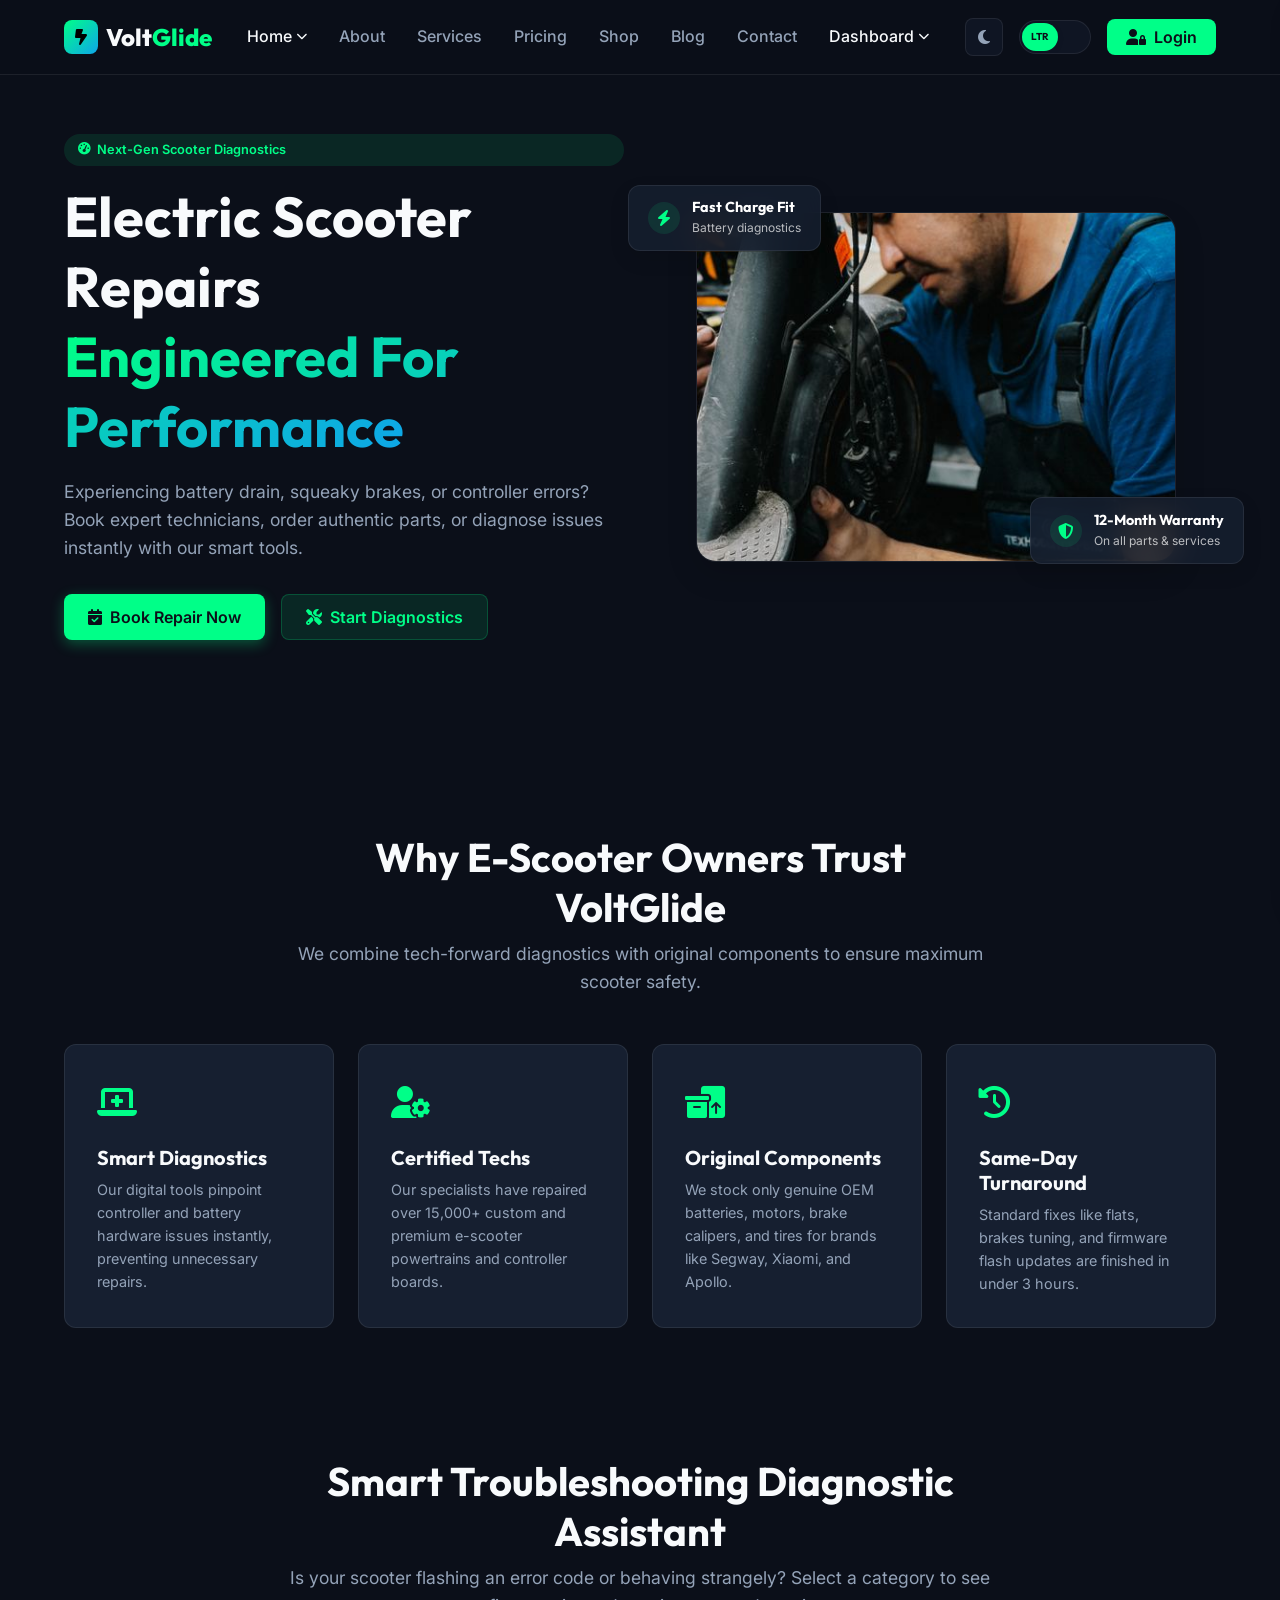
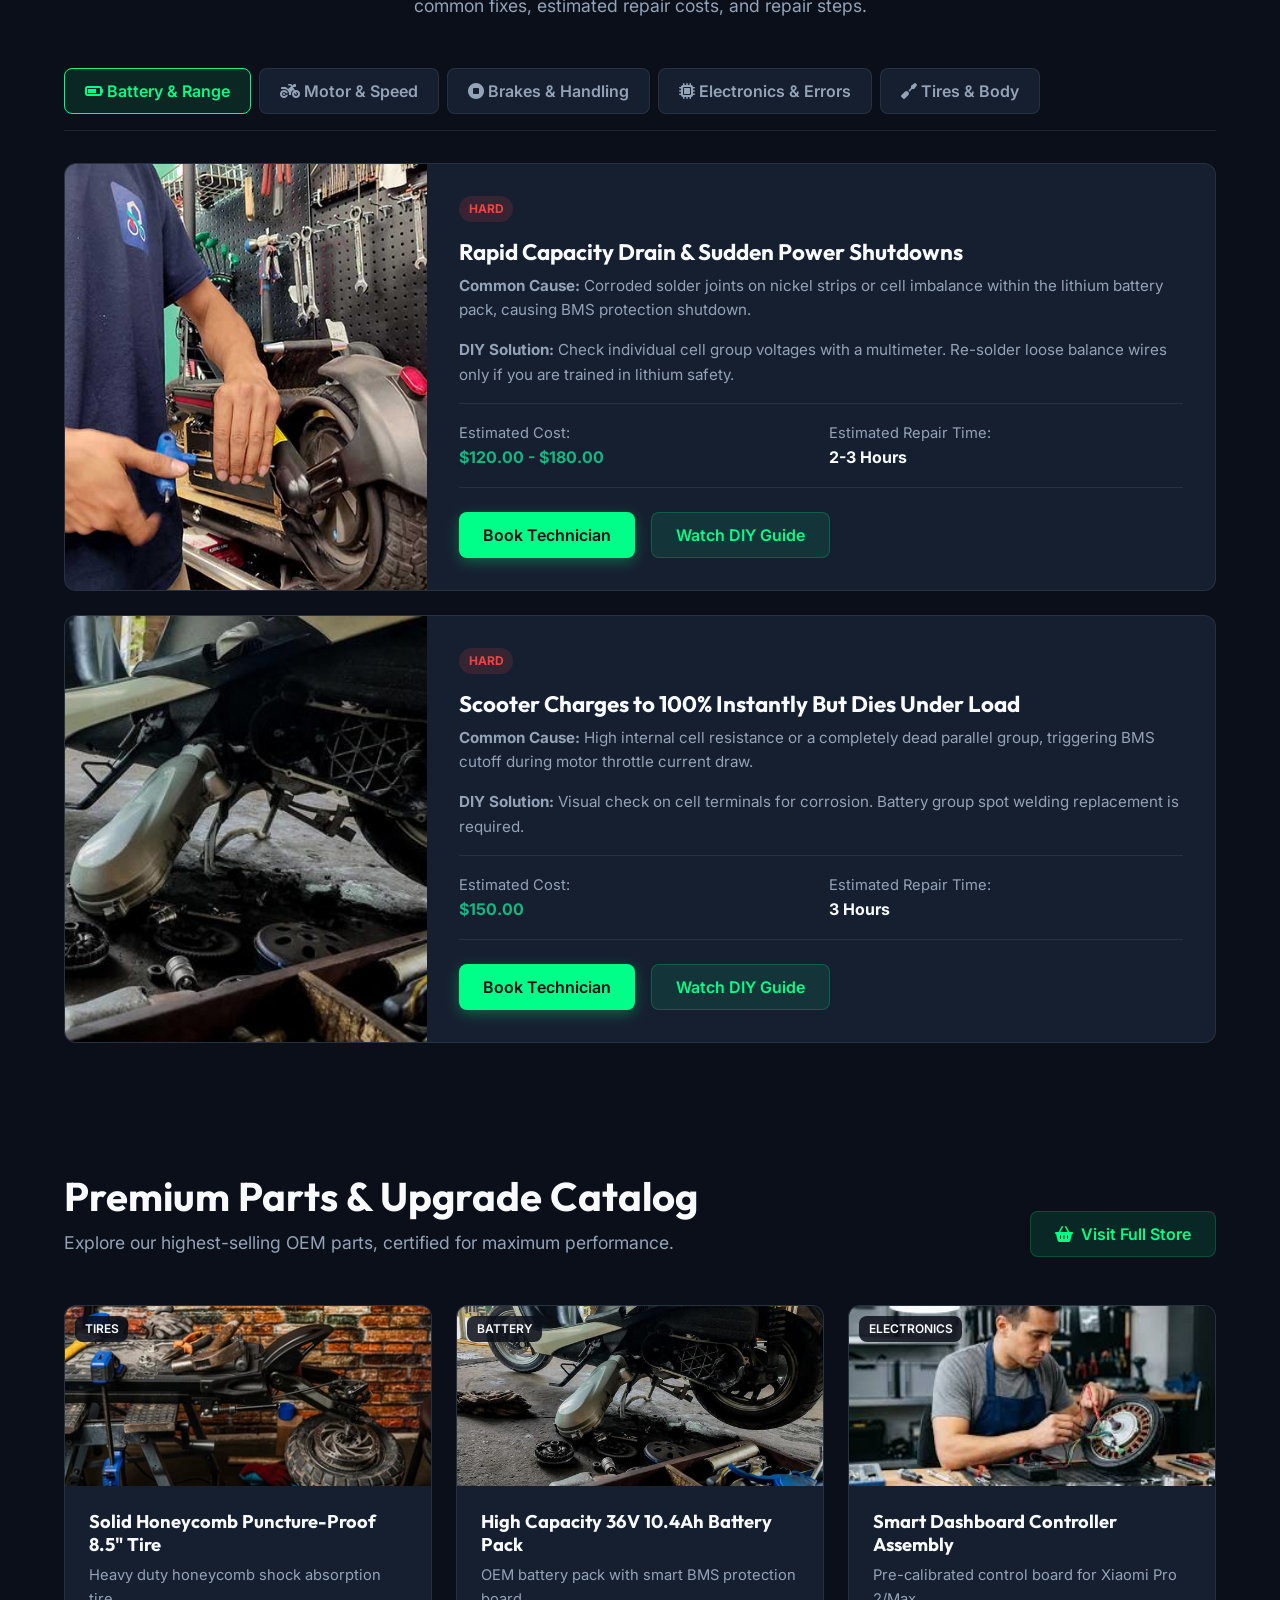
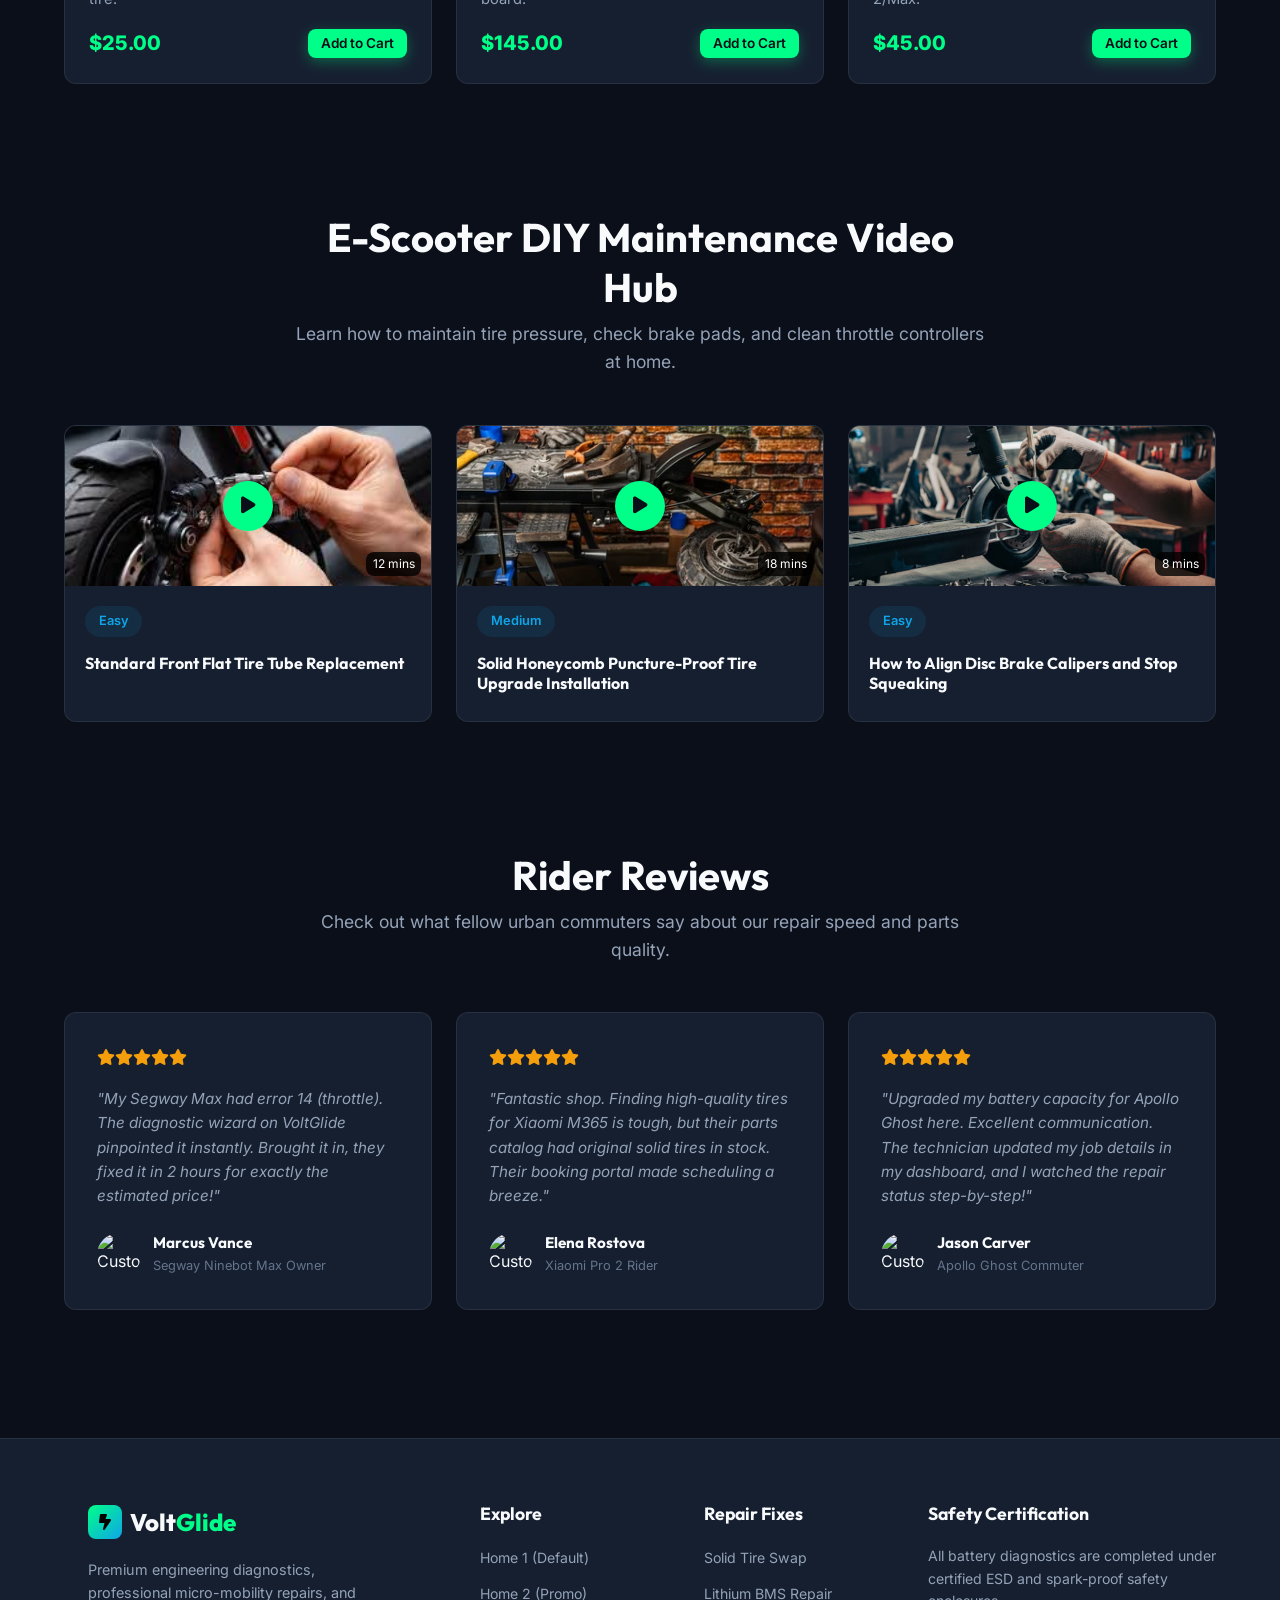
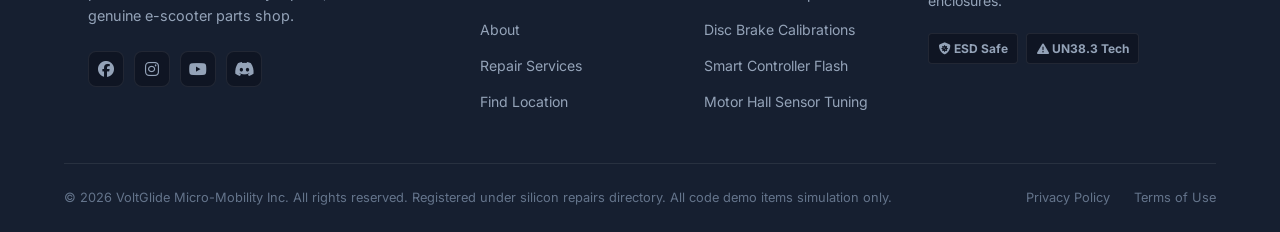
==== commit c6924dff: "Apply UI enhancements and layout fixes" ====
--- a/index.html
+++ b/index.html
@@ -1,20 +1,26 @@
 <!DOCTYPE html>
 <html lang="en" dir="ltr">
+
 <head>
     <meta charset="UTF-8">
     <meta name="viewport" content="width=device-width, initial-scale=1.0">
     <title>VoltGlide | E-Scooter Repair &amp; Parts Shop</title>
-    <link rel="icon" type="image/svg+xml" href="data:image/svg+xml,%3Csvg xmlns='http://www.w3.org/2000/svg' viewBox='0 0 24 24' fill='%2300ff88'%3E%3Cpath d='M12 2L3.5 14h6.5v8l8.5-12h-6.5z'/%3E%3C/svg%3E">
-    <meta name="description" content="Premium E-Scooter diagnostic guides, repair booking, parts catalog, and DIY guides. Keep your e-scooter running like new.">
+    <link rel="icon" type="image/svg+xml"
+        href="data:image/svg+xml,%3Csvg xmlns='http://www.w3.org/2000/svg' viewBox='0 0 24 24' fill='%2300ff88'%3E%3Cpath d='M12 2L3.5 14h6.5v8l8.5-12h-6.5z'/%3E%3C/svg%3E">
+    <meta name="description"
+        content="Premium E-Scooter diagnostic guides, repair booking, parts catalog, and DIY guides. Keep your e-scooter running like new.">
     <!-- Google Fonts -->
     <link rel="preconnect" href="https://fonts.googleapis.com">
     <link rel="preconnect" href="https://fonts.gstatic.com" crossorigin>
-    <link href="https://fonts.googleapis.com/css2?family=Inter:wght@300;400;500;600;700;800&family=Outfit:wght@400;500;600;700;800&display=swap" rel="stylesheet">
+    <link
+        href="https://fonts.googleapis.com/css2?family=Inter:wght@300;400;500;600;700;800&family=Outfit:wght@400;500;600;700;800&display=swap"
+        rel="stylesheet">
     <!-- FontAwesome for icons -->
     <link rel="stylesheet" href="https://cdnjs.cloudflare.com/ajax/libs/font-awesome/6.4.0/css/all.min.css">
     <!-- Main Stylesheet -->
     <link rel="stylesheet" href="style.css">
 </head>
+
 <body class="dark-theme">
 
     <!-- Toast Notification Container -->
@@ -31,7 +37,7 @@
                 </a>
             </div>
 
-            <!-- Center: Navigation Menu -->
+
             <nav class="nav-menu" id="navMenu">
                 <ul class="nav-list">
                     <li class="nav-item has-dropdown">
@@ -150,7 +156,7 @@
                     </ul>
                 </li>
             </ul>
-            
+
             <!-- Mobile Actions: Toggles and Login -->
             <div class="mobile-nav-actions">
                 <div class="mobile-toggles-row">
@@ -159,15 +165,16 @@
                         <span class="theme-icon-light"><i class="fa-solid fa-sun"></i></span>
                         <span class="theme-icon-dark"><i class="fa-solid fa-moon"></i></span>
                     </button>
-                    
+
                     <!-- LTR/RTL Toggle Switch -->
                     <button id="mobile-rtl-toggle" class="rtl-btn" aria-label="Toggle Layout Direction">
                         <span class="rtl-circle">LTR</span>
                     </button>
                 </div>
-                
+
                 <!-- Login Button -->
-                <button id="mobile-login-btn" class="login-btn mobile-login-btn" onclick="window.location.href='login.html'">
+                <button id="mobile-login-btn" class="login-btn mobile-login-btn"
+                    onclick="window.location.href='login.html'">
                     <i class="fa-solid fa-user-lock btn-icon"></i>
                     <span class="btn-text">Login</span>
                 </button>
@@ -183,11 +190,15 @@
             <div class="section-container grid-2">
                 <div class="hero-content">
                     <div class="badge-pill"><i class="fa-solid fa-gauge-high"></i> Next-Gen Scooter Diagnostics</div>
-                    <h1 class="hero-title">Electric Scooter Repairs <br><span class="gradient-text">Engineered For Performance</span></h1>
-                    <p class="hero-desc">Experiencing battery drain, squeaky brakes, or controller errors? Book expert technicians, order authentic parts, or diagnose issues instantly with our smart tools.</p>
+                    <h1 class="hero-title">Electric Scooter Repairs <br><span class="gradient-text">Engineered For
+                            Performance</span></h1>
+                    <p class="hero-desc">Experiencing battery drain, squeaky brakes, or controller errors? Book expert
+                        technicians, order authentic parts, or diagnose issues instantly with our smart tools.</p>
                     <div class="hero-actions">
-                        <button class="btn btn-primary" onclick="openBookingModal()"><i class="fa-solid fa-calendar-check"></i> Book Repair Now</button>
-                        <button class="btn btn-secondary" onclick="scrollToElement('diagnostic-guide-section')"><i class="fa-solid fa-screwdriver-wrench"></i> Start Diagnostics</button>
+                        <button class="btn btn-primary" onclick="openBookingModal()"><i
+                                class="fa-solid fa-calendar-check"></i> Book Repair Now</button>
+                        <button class="btn btn-secondary" onclick="scrollToElement('diagnostic-guide-section')"><i
+                                class="fa-solid fa-screwdriver-wrench"></i> Start Diagnostics</button>
                     </div>
                 </div>
                 <div class="hero-image-container">
@@ -215,28 +226,33 @@
             <div class="section-container">
                 <div class="section-header center">
                     <h2 class="section-title">Why E-Scooter Owners Trust VoltGlide</h2>
-                    <p class="section-subtitle">We combine tech-forward diagnostics with original components to ensure maximum scooter safety.</p>
+                    <p class="section-subtitle">We combine tech-forward diagnostics with original components to ensure
+                        maximum scooter safety.</p>
                 </div>
                 <div class="features-grid">
                     <div class="feature-card">
                         <div class="feature-icon"><i class="fa-solid fa-laptop-medical"></i></div>
                         <h3>Smart Diagnostics</h3>
-                        <p>Our digital tools pinpoint controller and battery hardware issues instantly, preventing unnecessary repairs.</p>
+                        <p>Our digital tools pinpoint controller and battery hardware issues instantly, preventing
+                            unnecessary repairs.</p>
                     </div>
                     <div class="feature-card">
                         <div class="feature-icon"><i class="fa-solid fa-user-gear"></i></div>
                         <h3>Certified Techs</h3>
-                        <p>Our specialists have repaired over 15,000+ custom and premium e-scooter powertrains and controller boards.</p>
+                        <p>Our specialists have repaired over 15,000+ custom and premium e-scooter powertrains and
+                            controller boards.</p>
                     </div>
                     <div class="feature-card">
                         <div class="feature-icon"><i class="fa-solid fa-boxes-packing"></i></div>
                         <h3>Original Components</h3>
-                        <p>We stock only genuine OEM batteries, motors, brake calipers, and tires for brands like Segway, Xiaomi, and Apollo.</p>
+                        <p>We stock only genuine OEM batteries, motors, brake calipers, and tires for brands like
+                            Segway, Xiaomi, and Apollo.</p>
                     </div>
                     <div class="feature-card">
                         <div class="feature-icon"><i class="fa-solid fa-clock-rotate-left"></i></div>
                         <h3>Same-Day Turnaround</h3>
-                        <p>Standard fixes like flats, brakes tuning, and firmware flash updates are finished in under 3 hours.</p>
+                        <p>Standard fixes like flats, brakes tuning, and firmware flash updates are finished in under 3
+                            hours.</p>
                     </div>
                 </div>
             </div>
@@ -247,7 +263,8 @@
             <div class="section-container">
                 <div class="section-header center">
                     <h2 class="section-title">Smart Troubleshooting Diagnostic Assistant</h2>
-                    <p class="section-subtitle">Is your scooter flashing an error code or behaving strangely? Select a category to see common fixes, estimated repair costs, and repair steps.</p>
+                    <p class="section-subtitle">Is your scooter flashing an error code or behaving strangely? Select a
+                        category to see common fixes, estimated repair costs, and repair steps.</p>
                 </div>
                 <div class="diagnostic-assistant-wrapper">
                     <!-- Symptoms Selector -->
@@ -283,9 +300,11 @@
                 <div class="section-header split">
                     <div>
                         <h2 class="section-title">Premium Parts &amp; Upgrade Catalog</h2>
-                        <p class="section-subtitle font-sm">Explore our highest-selling OEM parts, certified for maximum performance.</p>
-                    </div>
-                    <button class="btn btn-secondary" onclick="window.location.href='user-dashboard.html'"><i class="fa-solid fa-basket-shopping"></i> Visit Full Store</button>
+                        <p class="section-subtitle font-sm">Explore our highest-selling OEM parts, certified for maximum
+                            performance.</p>
+                    </div>
+                    <button class="btn btn-secondary" onclick="window.location.href='user-dashboard.html'"><i
+                            class="fa-solid fa-basket-shopping"></i> Visit Full Store</button>
                 </div>
                 <div class="parts-grid-preview" id="parts-preview-container">
                     <!-- Loaded dynamically via Javascript -->
@@ -298,7 +317,8 @@
             <div class="section-container">
                 <div class="section-header center">
                     <h2 class="section-title">E-Scooter DIY Maintenance Video Hub</h2>
-                    <p class="section-subtitle">Learn how to maintain tire pressure, check brake pads, and clean throttle controllers at home.</p>
+                    <p class="section-subtitle">Learn how to maintain tire pressure, check brake pads, and clean
+                        throttle controllers at home.</p>
                 </div>
                 <div class="video-grid" id="home1-video-grid">
                     <!-- Loaded dynamically -->
@@ -311,14 +331,20 @@
             <div class="section-container">
                 <div class="section-header center">
                     <h2 class="section-title">Rider Reviews</h2>
-                    <p class="section-subtitle">Check out what fellow urban commuters say about our repair speed and parts quality.</p>
+                    <p class="section-subtitle">Check out what fellow urban commuters say about our repair speed and
+                        parts quality.</p>
                 </div>
                 <div class="testimonials-grid">
                     <div class="testimonial-card">
-                        <div class="stars"><i class="fa-solid fa-star"></i><i class="fa-solid fa-star"></i><i class="fa-solid fa-star"></i><i class="fa-solid fa-star"></i><i class="fa-solid fa-star"></i></div>
-                        <p class="testimonial-text">"My Segway Max had error 14 (throttle). The diagnostic wizard on VoltGlide pinpointed it instantly. Brought it in, they fixed it in 2 hours for exactly the estimated price!"</p>
+                        <div class="stars"><i class="fa-solid fa-star"></i><i class="fa-solid fa-star"></i><i
+                                class="fa-solid fa-star"></i><i class="fa-solid fa-star"></i><i
+                                class="fa-solid fa-star"></i></div>
+                        <p class="testimonial-text">"My Segway Max had error 14 (throttle). The diagnostic wizard on
+                            VoltGlide pinpointed it instantly. Brought it in, they fixed it in 2 hours for exactly the
+                            estimated price!"</p>
                         <div class="testimonial-user">
-                            <img src="https://images.unsplash.com/photo-1507003211169-0a1dd7228f2d?auto=format&fit=crop&q=80&w=100" alt="Customer Profile">
+                            <img src="https://images.unsplash.com/photo-1507003211169-0a1dd7228f2d?auto=format&fit=crop&q=80&w=100"
+                                alt="Customer Profile">
                             <div>
                                 <h4>Marcus Vance</h4>
                                 <span>Segway Ninebot Max Owner</span>
@@ -326,10 +352,15 @@
                         </div>
                     </div>
                     <div class="testimonial-card">
-                        <div class="stars"><i class="fa-solid fa-star"></i><i class="fa-solid fa-star"></i><i class="fa-solid fa-star"></i><i class="fa-solid fa-star"></i><i class="fa-solid fa-star"></i></div>
-                        <p class="testimonial-text">"Fantastic shop. Finding high-quality tires for Xiaomi M365 is tough, but their parts catalog had original solid tires in stock. Their booking portal made scheduling a breeze."</p>
+                        <div class="stars"><i class="fa-solid fa-star"></i><i class="fa-solid fa-star"></i><i
+                                class="fa-solid fa-star"></i><i class="fa-solid fa-star"></i><i
+                                class="fa-solid fa-star"></i></div>
+                        <p class="testimonial-text">"Fantastic shop. Finding high-quality tires for Xiaomi M365 is
+                            tough, but their parts catalog had original solid tires in stock. Their booking portal made
+                            scheduling a breeze."</p>
                         <div class="testimonial-user">
-                            <img src="https://images.unsplash.com/photo-1494790108377-be9c29b29330?auto=format&fit=crop&q=80&w=100" alt="Customer Profile">
+                            <img src="https://images.unsplash.com/photo-1494790108377-be9c29b29330?auto=format&fit=crop&q=80&w=100"
+                                alt="Customer Profile">
                             <div>
                                 <h4>Elena Rostova</h4>
                                 <span>Xiaomi Pro 2 Rider</span>
@@ -337,10 +368,15 @@
                         </div>
                     </div>
                     <div class="testimonial-card">
-                        <div class="stars"><i class="fa-solid fa-star"></i><i class="fa-solid fa-star"></i><i class="fa-solid fa-star"></i><i class="fa-solid fa-star"></i><i class="fa-solid fa-star"></i></div>
-                        <p class="testimonial-text">"Upgraded my battery capacity for Apollo Ghost here. Excellent communication. The technician updated my job details in my dashboard, and I watched the repair status step-by-step!"</p>
+                        <div class="stars"><i class="fa-solid fa-star"></i><i class="fa-solid fa-star"></i><i
+                                class="fa-solid fa-star"></i><i class="fa-solid fa-star"></i><i
+                                class="fa-solid fa-star"></i></div>
+                        <p class="testimonial-text">"Upgraded my battery capacity for Apollo Ghost here. Excellent
+                            communication. The technician updated my job details in my dashboard, and I watched the
+                            repair status step-by-step!"</p>
                         <div class="testimonial-user">
-                            <img src="https://images.unsplash.com/photo-1500648767791-00dcc994a43e?auto=format&fit=crop&q=80&w=100" alt="Customer Profile">
+                            <img src="https://images.unsplash.com/photo-1500648767791-00dcc994a43e?auto=format&fit=crop&q=80&w=100"
+                                alt="Customer Profile">
                             <div>
                                 <h4>Jason Carver</h4>
                                 <span>Apollo Ghost Commuter</span>
@@ -363,7 +399,8 @@
                         <span class="logo-icon"><i class="fa-solid fa-bolt-lightning"></i></span>
                         <span class="logo-text">Volt<span class="highlight">Glide</span></span>
                     </a>
-                    <p class="footer-tagline">Premium engineering diagnostics, professional micro-mobility repairs, and genuine e-scooter parts shop.</p>
+                    <p class="footer-tagline">Premium engineering diagnostics, professional micro-mobility repairs, and
+                        genuine e-scooter parts shop.</p>
                     <div class="footer-socials">
                         <a href="#"><i class="fa-brands fa-facebook"></i></a>
                         <a href="#"><i class="fa-brands fa-instagram"></i></a>
@@ -388,11 +425,16 @@
                 <div class="footer-links">
                     <h3>Repair Fixes</h3>
                     <ul>
-                        <li><a href="#" onclick="openBookingWithService('Solid Tire Conversion')">Solid Tire Swap</a></li>
-                        <li><a href="#" onclick="openBookingWithService('Battery Cell Diagnostics')">Lithium BMS Repair</a></li>
-                        <li><a href="#" onclick="openBookingWithService('Brake Pads Replacement')">Disc Brake Calibrations</a></li>
-                        <li><a href="#" onclick="openBookingWithService('Controller Board Assembly')">Smart Controller Flash</a></li>
-                        <li><a href="#" onclick="openBookingWithService('Hall Sensor Replacement')">Motor Hall Sensor Tuning</a></li>
+                        <li><a href="#" onclick="openBookingWithService('Solid Tire Conversion')">Solid Tire Swap</a>
+                        </li>
+                        <li><a href="#" onclick="openBookingWithService('Battery Cell Diagnostics')">Lithium BMS
+                                Repair</a></li>
+                        <li><a href="#" onclick="openBookingWithService('Brake Pads Replacement')">Disc Brake
+                                Calibrations</a></li>
+                        <li><a href="#" onclick="openBookingWithService('Controller Board Assembly')">Smart Controller
+                                Flash</a></li>
+                        <li><a href="#" onclick="openBookingWithService('Hall Sensor Replacement')">Motor Hall Sensor
+                                Tuning</a></li>
                     </ul>
                 </div>
 
@@ -408,7 +450,8 @@
             </div>
 
             <div class="footer-bottom">
-                <p>&copy; 2026 VoltGlide Micro-Mobility Inc. All rights reserved. Registered under silicon repairs directory. All code demo items simulation only.</p>
+                <p>&copy; 2026 VoltGlide Micro-Mobility Inc. All rights reserved. Registered under silicon repairs
+                    directory. All code demo items simulation only.</p>
                 <div class="footer-bottom-links">
                     <a href="#">Privacy Policy</a>
                     <a href="#">Terms of Use</a>
@@ -437,11 +480,14 @@
                         <select id="m-book-service">
                             <option value="Solid Tire Conversion">Solid Tire Conversion ($65.00)</option>
                             <option value="Inner Tube Replacement">Standard Tube Replacement ($45.00)</option>
-                            <option value="Brakes Replacement &amp; Tuning">Brake Replacement &amp; Tuning ($35.00)</option>
+                            <option value="Brakes Replacement &amp; Tuning">Brake Replacement &amp; Tuning ($35.00)
+                            </option>
                             <option value="Hydraulic System Bleed">Hydraulic System Bleeding ($55.00)</option>
-                            <option value="Battery Diagnostics / BMS Fix">Battery Cell &amp; BMS Diagnostics ($120.00)</option>
+                            <option value="Battery Diagnostics / BMS Fix">Battery Cell &amp; BMS Diagnostics ($120.00)
+                            </option>
                             <option value="Brushless Hub Motor Repair">Brushless Hub Motor Repair ($95.00)</option>
-                            <option value="Custom General Inspection">General Scooter Tuning &amp; Inspection ($40.00)</option>
+                            <option value="Custom General Inspection">General Scooter Tuning &amp; Inspection ($40.00)
+                            </option>
                         </select>
                     </div>
                 </div>
@@ -464,7 +510,8 @@
 
                 <div class="form-group">
                     <label for="m-book-notes">Describe Symptoms (Optional)</label>
-                    <textarea id="m-book-notes" rows="3" placeholder="Tell our mechanics what's happening..."></textarea>
+                    <textarea id="m-book-notes" rows="3"
+                        placeholder="Tell our mechanics what's happening..."></textarea>
                 </div>
 
                 <button type="submit" class="btn btn-primary btn-full">Submit Appointment Details</button>
@@ -497,4 +544,5 @@
     <!-- Main JS logic -->
     <script src="script.js"></script>
 </body>
-</html>
+
+</html>
--- a/style.css
+++ b/style.css
@@ -859,6 +859,8 @@
     max-width: none;
     width: 100%;
     padding: 0 1.5rem;
+    gap: 0;
+    align-items: center;
 }
 .hero-section.alt-hero .hero-content {
     padding-right: 0;
@@ -2052,6 +2054,11 @@
     overflow-x: hidden;
     padding-right: 0;
     box-sizing: border-box;
+    -ms-overflow-style: none;  /* IE and Edge */
+    scrollbar-width: none;  /* Firefox */
+}
+.dashboard-content::-webkit-scrollbar {
+    display: none; /* Chrome, Safari and Opera */
 }
 @media (min-width: 992px) {
     .dashboard-content {
@@ -3297,29 +3304,48 @@
     color: var(--text-secondary);
     font-size: 0.92rem;
 }
+.btn-social-google {
+    background-color: #ea4335;
+    border-color: #ea4335;
+    color: #ffffff;
+}
 .btn-social-google:hover {
-    border-color: #ea4335;
-    color: #ea4335;
-    background-color: rgba(234, 67, 53, 0.05);
+    background-color: #d33828;
+    border-color: #d33828;
+    color: #ffffff;
+}
+
+.btn-social-facebook {
+    background-color: #1877f2;
+    border-color: #1877f2;
+    color: #ffffff;
 }
 .btn-social-facebook:hover {
-    border-color: #1877f2;
-    color: #1877f2;
-    background-color: rgba(24, 119, 242, 0.05);
+    background-color: #1461c7;
+    border-color: #1461c7;
+    color: #ffffff;
+}
+
+.btn-social-apple {
+    background-color: #000000;
+    border-color: #000000;
+    color: #ffffff;
 }
 .btn-social-apple:hover {
-    border-color: #000000;
+    background-color: #333333;
+    border-color: #333333;
+    color: #ffffff;
+}
+
+body.dark-theme .btn-social-apple {
+    background-color: #ffffff;
+    border-color: #ffffff;
     color: #000000;
-    background-color: rgba(0, 0, 0, 0.05);
-}
-body.light-theme .btn-social-apple:hover {
-    border-color: #000000;
+}
+body.dark-theme .btn-social-apple:hover {
+    background-color: #e6e6e6;
+    border-color: #e6e6e6;
     color: #000000;
-}
-body.dark-theme .btn-social-apple:hover {
-    border-color: #ffffff;
-    color: #ffffff;
-    background-color: rgba(255, 255, 255, 0.05);
 }
 .auth-footer-link {
     font-size: 0.88rem;
